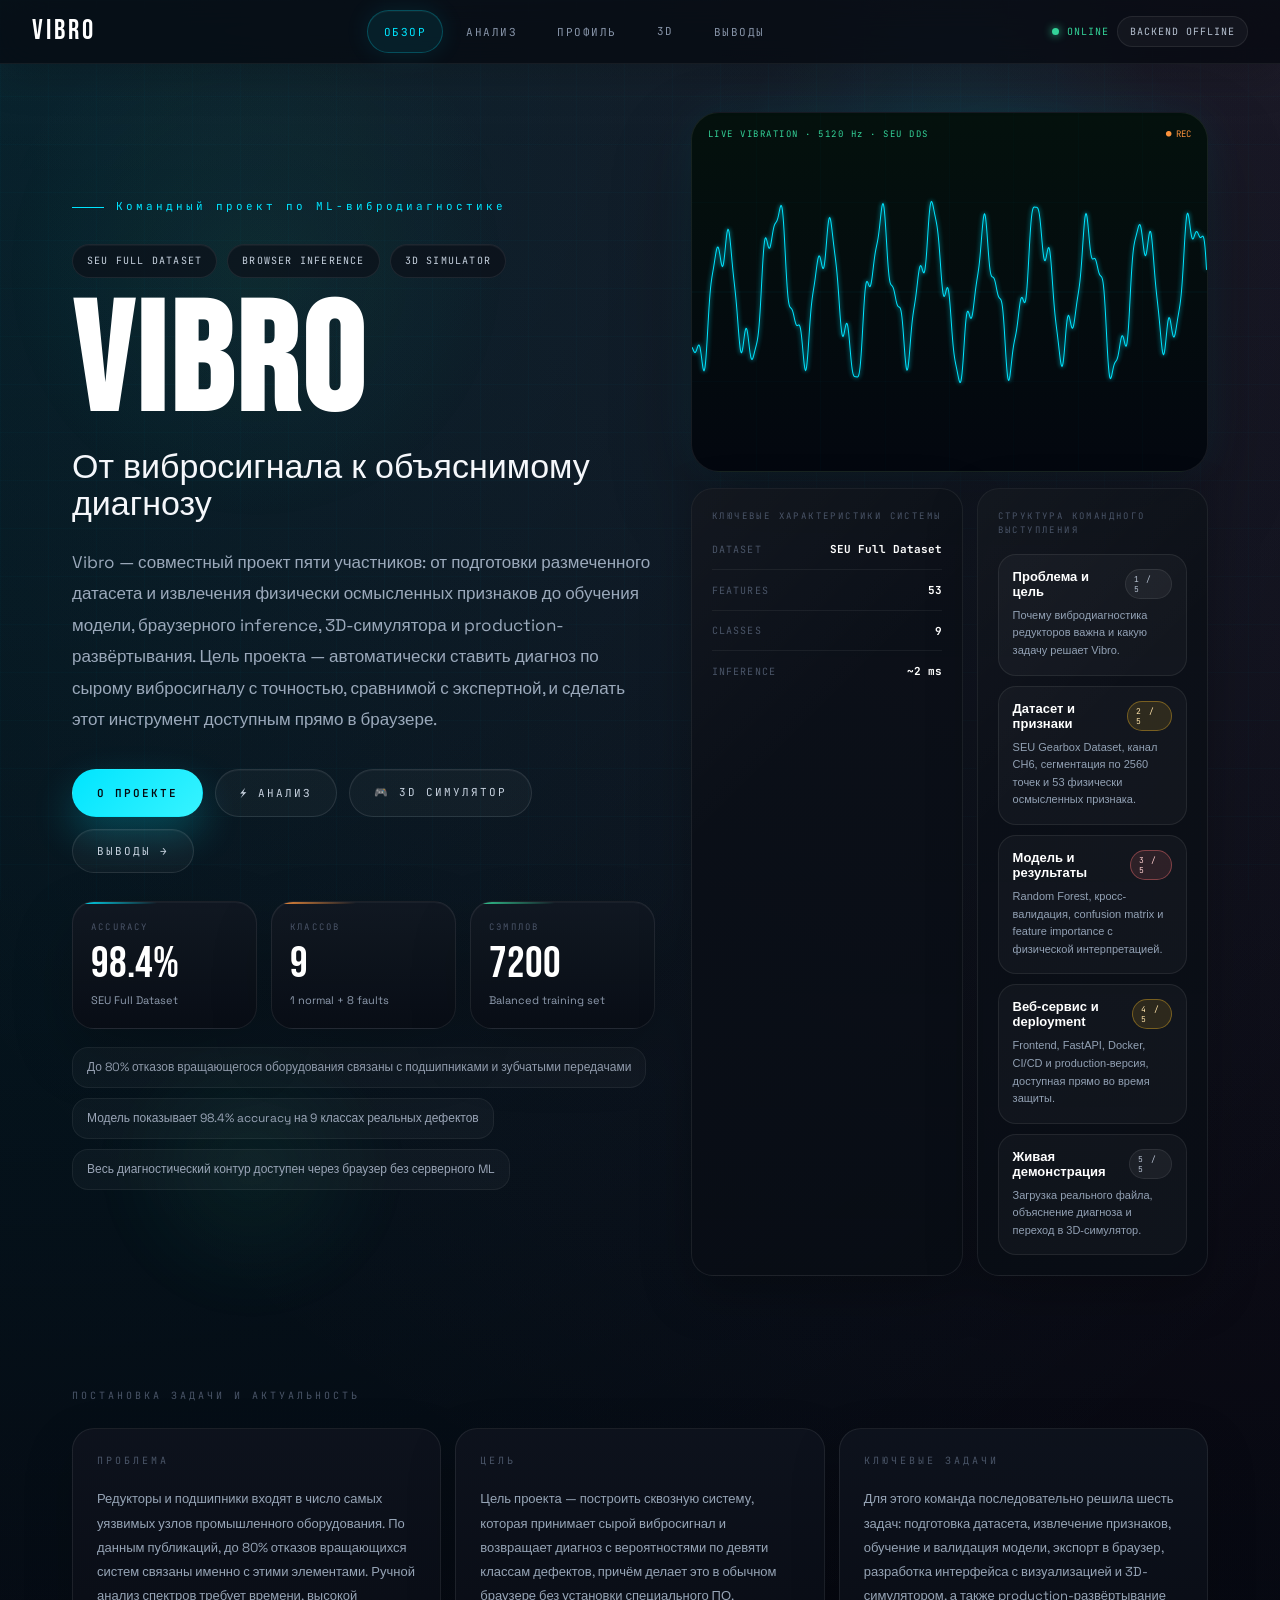
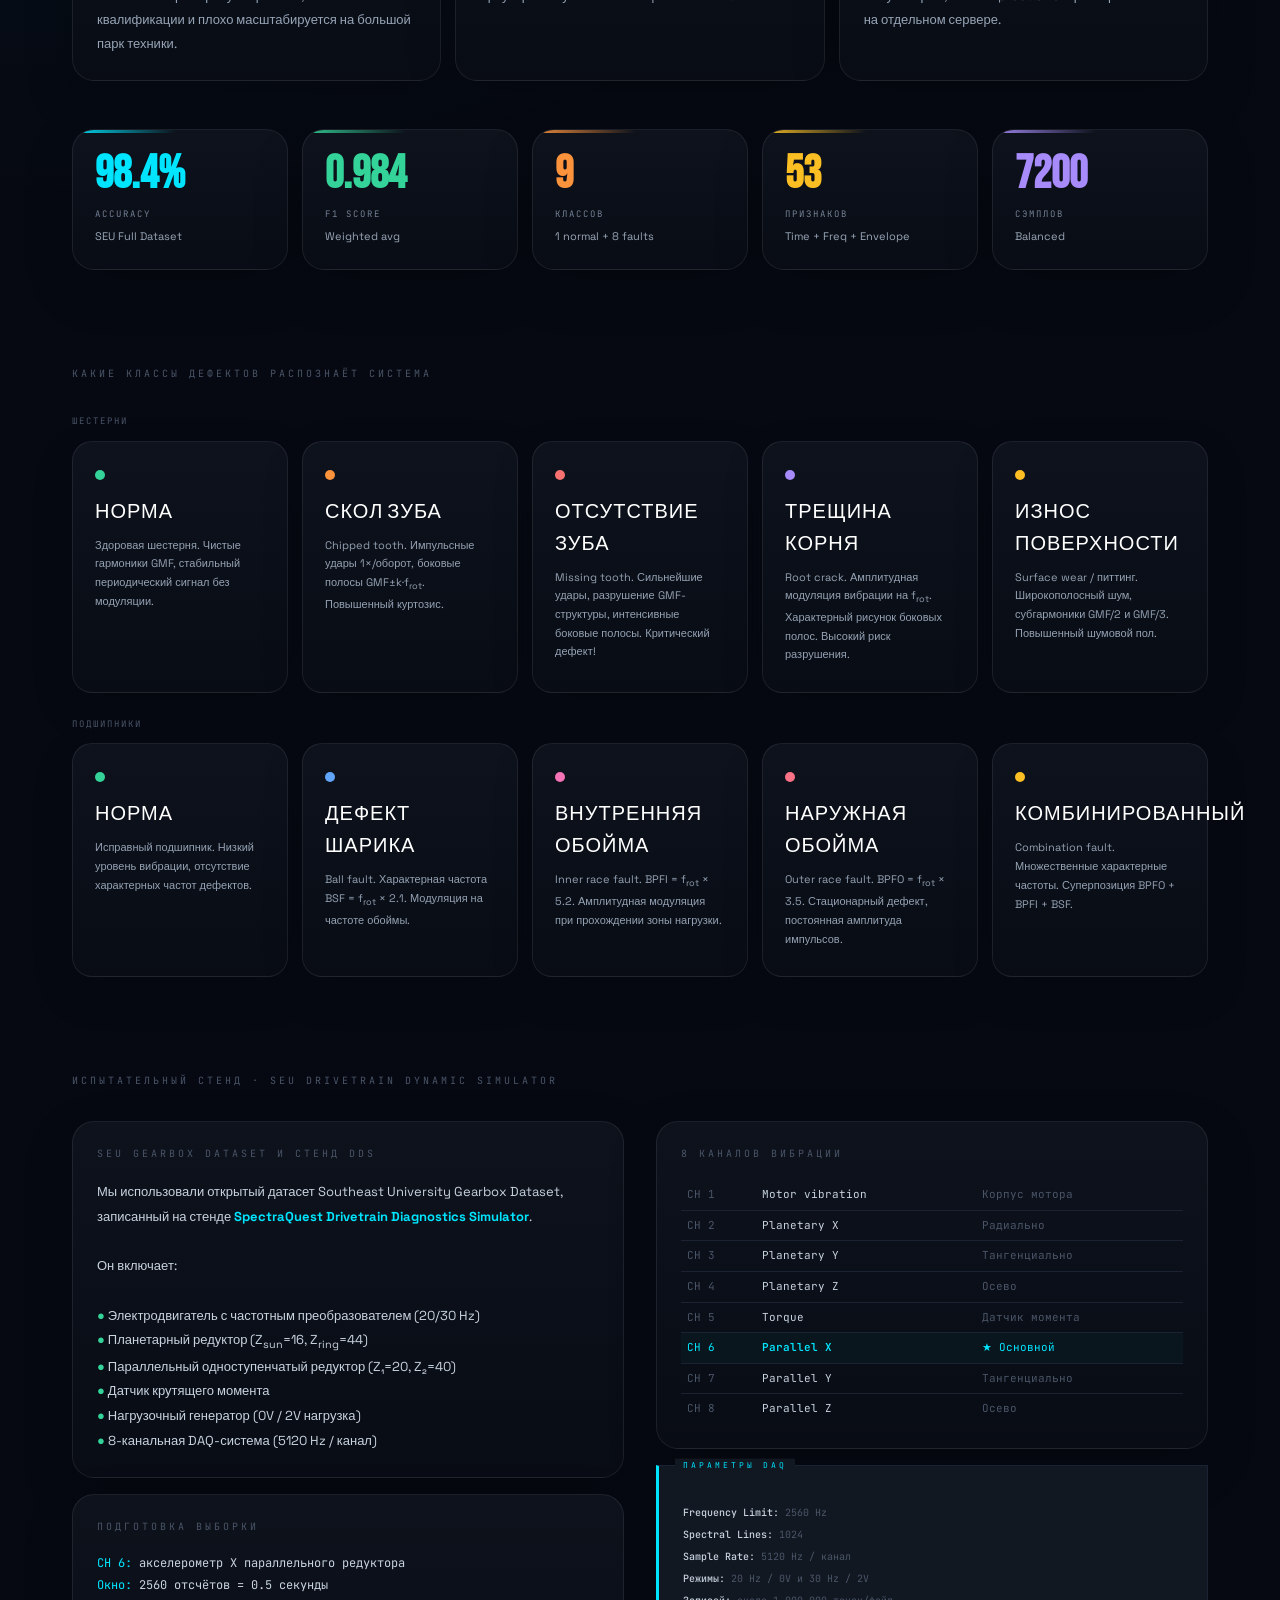
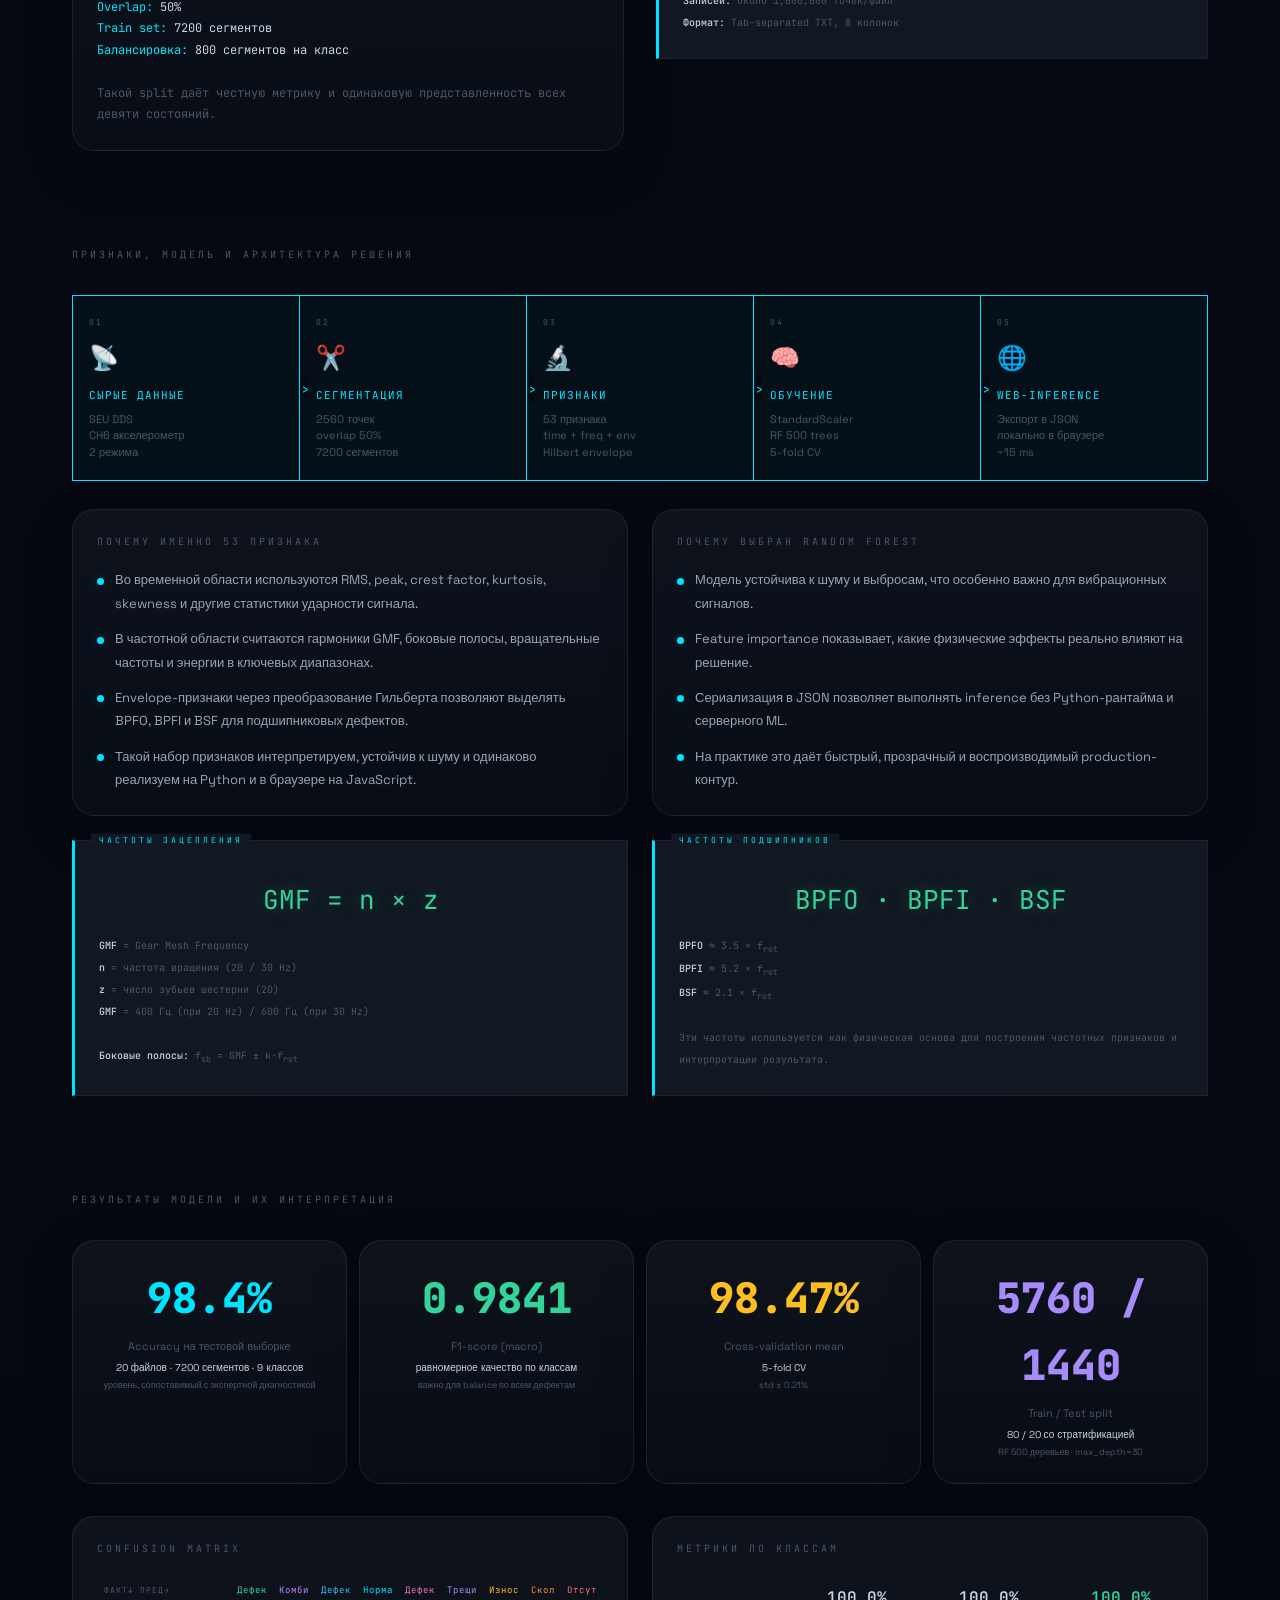
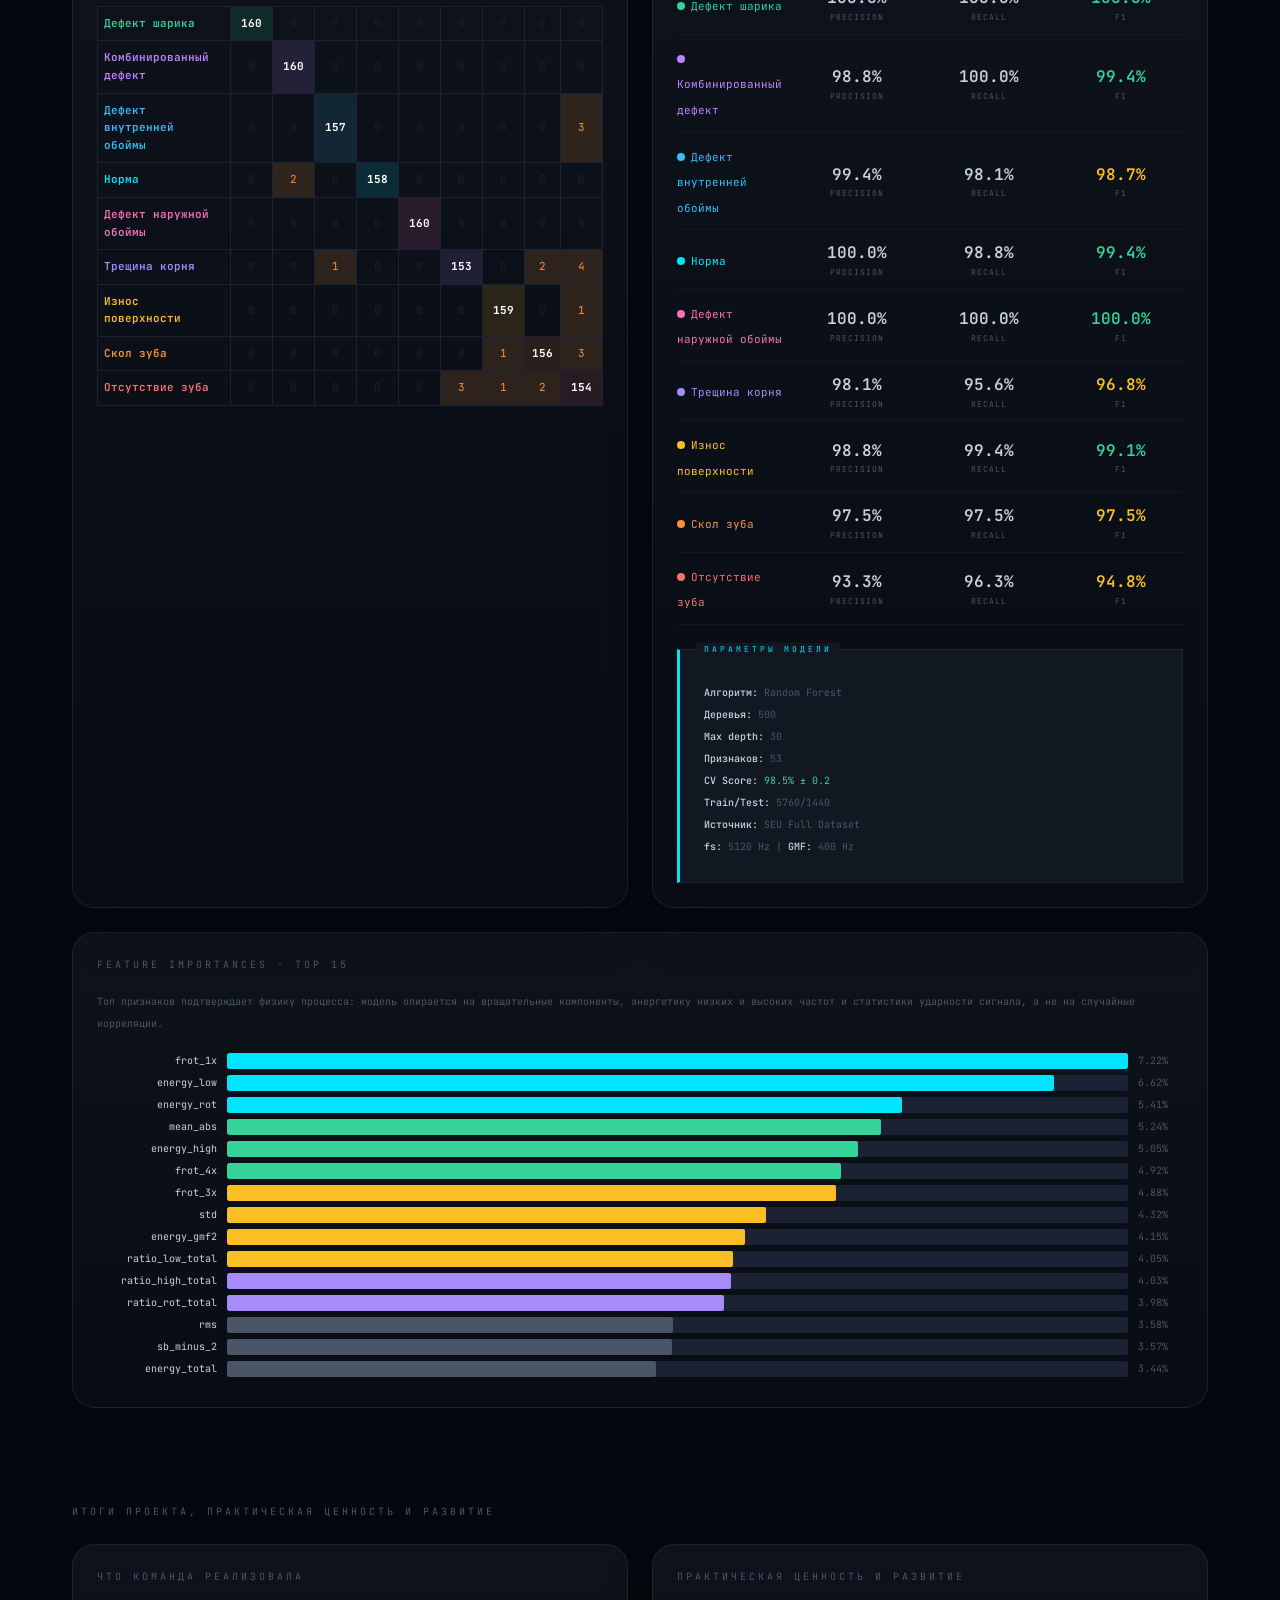
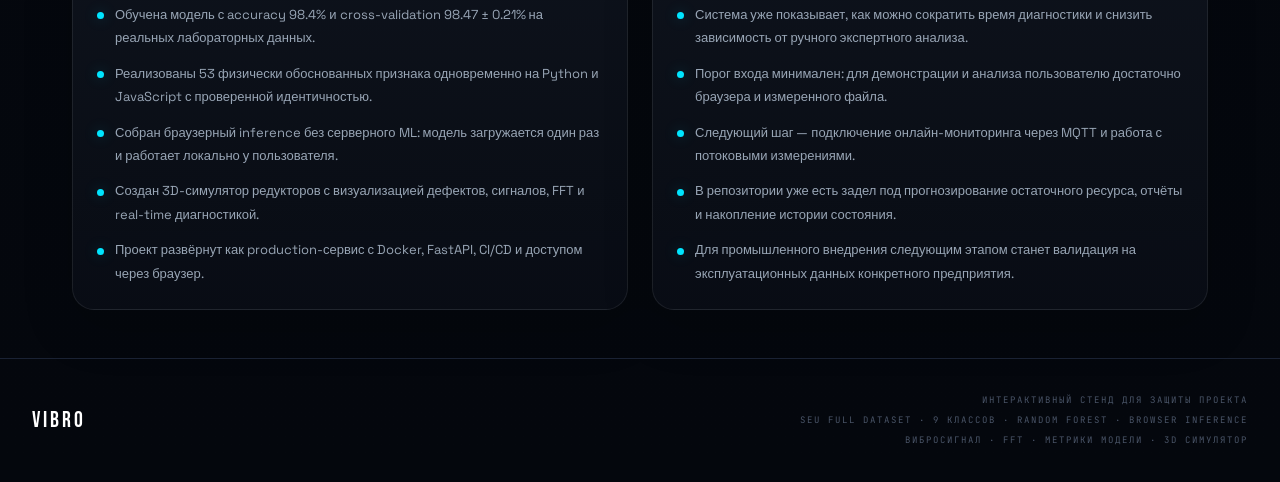
==== web/index.html @ e88ee91a "feat: add alert lifecycle and action log" ====
<!DOCTYPE html>
<html lang="ru">
<head>
  <meta charset="UTF-8">
  <meta name="viewport" content="width=device-width, initial-scale=1.0">
  <meta name="description"
        content="Vibro — интерактивная система вибродиагностики редукторов и подшипников. SEU full dataset, Random Forest, 9 классов, browser inference и 3D симулятор.">
  <meta name="author" content="Vibro">
  <meta property="og:title" content="Vibro — Система вибродиагностики">
  <meta property="og:description"
        content="Интерактивная система вибродиагностики: данные, метод, результаты, browser inference и 3D симулятор на полном SEU Dataset.">
  <meta property="og:type" content="website">
  <meta name="theme-color" content="#060a12">
  <link rel="icon" type="image/svg+xml" href="favicon.svg">
  <title>Vibro — Система вибродиагностики</title>
  <link rel="stylesheet" href="css/style.css?v=20260416-alert-lifecycle-14">
</head>
<body data-mode="defense">
<a href="#page-home" class="skip-link">Перейти к содержанию</a>

<header class="header" role="banner">
  <div class="logo">VIBRO</div>
  <nav class="nav" role="navigation">
    <button class="nav-btn active" data-page="home" aria-current="page">ОБЗОР</button>
    <button class="nav-btn" data-page="diag">АНАЛИЗ</button>
    <button class="nav-btn" data-page="profile">ПРОФИЛЬ</button>
    <a href="simulator.html" class="nav-btn"
       style="text-decoration:none;display:inline-flex;align-items:center;gap:4px">3D</a>
    <button class="nav-btn" onclick="goHomeSection('section-conclusion')">ВЫВОДЫ</button>
  </nav>
  <button class="hamburger-menu" onclick="document.getElementById('mobileNav').classList.toggle('open'); this.textContent = this.textContent === '☰' ? '✕' : '☰'" aria-label="Меню">☰</button>
  <div class="status">
    <div class="status-live">
      <div class="status-dot"></div>
      <span class="mono" style="font-size:10px;color:var(--green);letter-spacing:1px">ONLINE</span>
    </div>
    <button class="profile-chip" id="headerProfileChip" type="button">АККАУНТ · ГОСТЬ</button>
  </div>
</header>

<div class="mobile-nav" id="mobileNav">
  <button class="nav-btn" data-page="home" onclick="goPage('home');document.getElementById('mobileNav').classList.remove('open');document.querySelector('.hamburger-menu').textContent='☰'">ОБЗОР</button>
  <button class="nav-btn" data-page="diag" onclick="goPage('diag');document.getElementById('mobileNav').classList.remove('open');document.querySelector('.hamburger-menu').textContent='☰'">АНАЛИЗ</button>
  <button class="nav-btn" data-page="profile" onclick="goPage('profile');document.getElementById('mobileNav').classList.remove('open');document.querySelector('.hamburger-menu').textContent='☰'">ПРОФИЛЬ</button>
  <a href="simulator.html" class="nav-btn" style="text-decoration:none;display:flex;align-items:center;gap:8px">3D СИМУЛЯТОР</a>
  <button class="nav-btn" onclick="goHomeSection('section-conclusion');document.getElementById('mobileNav').classList.remove('open');document.querySelector('.hamburger-menu').textContent='☰'">ВЫВОДЫ</button>
</div>

<!-- ══════════════════════════════════════════════════════════════
     HOME
     ══════════════════════════════════════════════════════════════ -->
<div id="page-home">
  <section class="hero">
    <div class="hero-glow hero-glow-a"></div>
    <div class="hero-glow hero-glow-b"></div>
    <div class="container hero-grid">
      <div class="hero-copy">
        <div class="hero-subtitle">Командный проект по ML-вибродиагностике</div>
        <div class="hero-pill-row">
          <span class="hero-pill">SEU full dataset</span>
          <span class="hero-pill">Browser inference</span>
          <span class="hero-pill">3D simulator</span>
        </div>
        <h1 class="hero-title">VIBRO</h1>
        <div class="hero-tagline">От вибросигнала к объяснимому диагнозу</div>
        <p class="hero-desc">
          Vibro — совместный проект пяти участников: от подготовки размеченного датасета и извлечения
          физически осмысленных признаков до обучения модели, браузерного inference, 3D-симулятора и production-развёртывания.
          Цель проекта — автоматически ставить диагноз по сырому вибросигналу с точностью, сравнимой с экспертной,
          и сделать этот инструмент доступным прямо в браузере.
        </p>
        <div class="hero-actions">
          <button class="btn btn-primary" onclick="goHomeSection('section-problem')">О ПРОЕКТЕ</button>
          <button class="btn" onclick="goPage('diag')">⚡ АНАЛИЗ</button>
          <a href="simulator.html" class="btn" style="text-decoration:none;display:inline-flex;align-items:center">🎮 3D
            СИМУЛЯТОР</a>
          <button class="btn" onclick="goHomeSection('section-conclusion')">ВЫВОДЫ →</button>
        </div>
        <div class="hero-proof">
          <div class="hero-proof-card">
            <div class="hero-proof-label">ACCURACY</div>
            <div class="hero-proof-value" id="heroAccValue">98.4%</div>
            <div class="hero-proof-sub" id="heroSourceLine">SEU Full Dataset</div>
          </div>
          <div class="hero-proof-card">
            <div class="hero-proof-label">КЛАССОВ</div>
            <div class="hero-proof-value" id="heroClassValue">9</div>
            <div class="hero-proof-sub">1 normal + 8 faults</div>
          </div>
          <div class="hero-proof-card">
            <div class="hero-proof-label">СЭМПЛОВ</div>
            <div class="hero-proof-value" id="heroSampleValue">7200</div>
            <div class="hero-proof-sub">Balanced training set</div>
          </div>
        </div>
        <div class="hero-trust">
          <div class="hero-trust-item">До 80% отказов вращающегося оборудования связаны с подшипниками и зубчатыми передачами</div>
          <div class="hero-trust-item">Модель показывает 98.4% accuracy на 9 классах реальных дефектов</div>
          <div class="hero-trust-item">Весь диагностический контур доступен через браузер без серверного ML</div>
        </div>
      </div>

      <div class="hero-stage">
        <div class="hero-canvas-wrap">
          <div class="hero-canvas-label">LIVE VIBRATION · 5120 Hz · SEU DDS</div>
          <div class="hero-rec">● REC</div>
          <canvas id="heroOsc" aria-label="Осциллограмма вибросигнала" style="width:100%;height:100%;display:block"></canvas>
        </div>
        <div class="hero-stage-stack">
          <div class="hero-stage-card">
            <div class="hero-stage-label">КЛЮЧЕВЫЕ ХАРАКТЕРИСТИКИ СИСТЕМЫ</div>
            <div class="hero-stage-kpis">
              <div class="hero-stage-kpi">
                <span>DATASET</span>
                <strong id="heroModelSource">SEU Full Dataset</strong>
              </div>
              <div class="hero-stage-kpi">
                <span>FEATURES</span>
                <strong id="heroFeatureValue">53</strong>
              </div>
              <div class="hero-stage-kpi">
                <span>CLASSES</span>
                <strong id="heroClassValueStage">9</strong>
              </div>
              <div class="hero-stage-kpi">
                <span>INFERENCE</span>
                <strong>~2 ms</strong>
              </div>
            </div>
          </div>
          <div class="hero-stage-card">
            <div class="hero-stage-label">СТРУКТУРА КОМАНДНОГО ВЫСТУПЛЕНИЯ</div>
            <div class="hero-scenario-list">
              <button class="hero-scenario" type="button" onclick="goHomeSection('section-problem')">
                <div class="hero-scenario-top">
                  <strong>Проблема и цель</strong>
                  <span class="hero-scenario-badge">1 / 5</span>
                </div>
                <p>Почему вибродиагностика редукторов важна и какую задачу решает Vibro.</p>
              </button>
              <button class="hero-scenario" type="button" onclick="goHomeSection('section-dataset')">
                <div class="hero-scenario-top">
                  <strong>Датасет и признаки</strong>
                  <span class="hero-scenario-badge hero-scenario-badge--warning">2 / 5</span>
                </div>
                <p>SEU Gearbox Dataset, канал CH6, сегментация по 2560 точек и 53 физически осмысленных признака.</p>
              </button>
              <button class="hero-scenario" type="button" onclick="goHomeSection('section-results')">
                <div class="hero-scenario-top">
                  <strong>Модель и результаты</strong>
                  <span class="hero-scenario-badge hero-scenario-badge--critical">3 / 5</span>
                </div>
                <p>Random Forest, кросс-валидация, confusion matrix и feature importance с физической интерпретацией.</p>
              </button>
              <button class="hero-scenario" type="button" onclick="goHomeSection('section-conclusion')">
                <div class="hero-scenario-top">
                  <strong>Веб-сервис и deployment</strong>
                  <span class="hero-scenario-badge hero-scenario-badge--warning">4 / 5</span>
                </div>
                <p>Frontend, FastAPI, Docker, CI/CD и production-версия, доступная прямо во время защиты.</p>
              </button>
              <button class="hero-scenario" type="button" onclick="goPage('diag')">
                <div class="hero-scenario-top">
                  <strong>Живая демонстрация</strong>
                  <span class="hero-scenario-badge">5 / 5</span>
                </div>
                <p>Загрузка реального файла, объяснение диагноза и переход в 3D-симулятор.</p>
              </button>
            </div>
          </div>
        </div>
      </div>
    </div>
  </section>

  <section class="section" id="section-problem">
    <div class="container">
      <div class="label" style="margin-bottom:24px">Постановка задачи и актуальность</div>
      <div class="thesis-grid">
        <div class="card thesis-card">
          <div class="card-title">ПРОБЛЕМА</div>
          <p>
            Редукторы и подшипники входят в число самых уязвимых узлов промышленного оборудования. По данным публикаций,
            до 80% отказов вращающихся систем связаны именно с этими элементами. Ручной анализ спектров требует времени,
            высокой квалификации и плохо масштабируется на большой парк техники.
          </p>
        </div>
        <div class="card thesis-card">
          <div class="card-title">ЦЕЛЬ</div>
          <p>
            Цель проекта — построить сквозную систему, которая принимает сырой вибросигнал и возвращает диагноз с
            вероятностями по девяти классам дефектов, причём делает это в обычном браузере без установки специального ПО.
          </p>
        </div>
        <div class="card thesis-card">
          <div class="card-title">КЛЮЧЕВЫЕ ЗАДАЧИ</div>
          <p>
            Для этого команда последовательно решила шесть задач: подготовка датасета, извлечение признаков, обучение
            и валидация модели, экспорт в браузер, разработка интерфейса с визуализацией и 3D-симулятором, а также
            production-развёртывание на отдельном сервере.
          </p>
        </div>
      </div>
    </div>
  </section>

  <!-- METRICS -->
  <section class="section" style="padding-top:0">
    <div class="container">
      <div class="metrics-row">
        <div class="metric-card">
          <div class="metric-val" style="color:var(--cyan)" id="metAcc">—</div>
          <div class="metric-label">ACCURACY</div>
          <div class="metric-sub" id="metSource">—</div>
        </div>
        <div class="metric-card">
          <div class="metric-val" style="color:var(--green)" id="metF1">—</div>
          <div class="metric-label">F1 SCORE</div>
          <div class="metric-sub">Weighted avg</div>
        </div>
        <div class="metric-card">
          <div class="metric-val" style="color:var(--orange)" id="metClasses">9</div>
          <div class="metric-label">КЛАССОВ</div>
          <div class="metric-sub">1 normal + 8 faults</div>
        </div>
        <div class="metric-card">
          <div class="metric-val" style="color:var(--yellow)" id="metFeats">53</div>
          <div class="metric-label">ПРИЗНАКОВ</div>
          <div class="metric-sub">Time + Freq + Envelope</div>
        </div>
        <div class="metric-card">
          <div class="metric-val" style="color:var(--purple)" id="metSamples">—</div>
          <div class="metric-label">СЭМПЛОВ</div>
          <div class="metric-sub">Balanced</div>
        </div>
      </div>
    </div>
  </section>

  <!-- FAULTS GRID -->
  <section class="section">
    <div class="container">
      <div class="label" style="margin-bottom:32px">Какие классы дефектов распознаёт система</div>
      <div style="font-family:var(--mono);font-size:9px;letter-spacing:2px;color:var(--muted);margin-bottom:12px">
        ШЕСТЕРНИ
      </div>
      <div class="faults-grid">
        <div class="fault-card">
          <div class="fault-dot" style="background:var(--green)"></div>
          <div class="name">НОРМА</div>
          <div class="desc">Здоровая шестерня. Чистые гармоники GMF, стабильный периодический сигнал без модуляции.
          </div>
        </div>
        <div class="fault-card">
          <div class="fault-dot" style="background:var(--orange)"></div>
          <div class="name">СКОЛ ЗУБА</div>
          <div class="desc">Chipped tooth. Импульсные удары 1×/оборот, боковые полосы GMF±k·f<sub>rot</sub>. Повышенный
            куртозис.
          </div>
        </div>
        <div class="fault-card">
          <div class="fault-dot" style="background:#f87171"></div>
          <div class="name">ОТСУТСТВИЕ ЗУБА</div>
          <div class="desc">Missing tooth. Сильнейшие удары, разрушение GMF-структуры, интенсивные боковые полосы.
            Критический дефект!
          </div>
        </div>
        <div class="fault-card">
          <div class="fault-dot" style="background:var(--purple)"></div>
          <div class="name">ТРЕЩИНА КОРНЯ</div>
          <div class="desc">Root crack. Амплитудная модуляция вибрации на f<sub>rot</sub>. Характерный рисунок боковых
            полос. Высокий риск разрушения.
          </div>
        </div>
        <div class="fault-card">
          <div class="fault-dot" style="background:var(--yellow)"></div>
          <div class="name">ИЗНОС ПОВЕРХНОСТИ</div>
          <div class="desc">Surface wear / питтинг. Широкополосный шум, субгармоники GMF/2 и GMF/3. Повышенный шумовой
            пол.
          </div>
        </div>
      </div>

      <div style="font-family:var(--mono);font-size:9px;letter-spacing:2px;color:var(--muted);margin:24px 0 12px">
        ПОДШИПНИКИ
      </div>
      <div class="faults-grid">
        <div class="fault-card">
          <div class="fault-dot" style="background:var(--green)"></div>
          <div class="name">НОРМА</div>
          <div class="desc">Исправный подшипник. Низкий уровень вибрации, отсутствие характерных частот дефектов.</div>
        </div>
        <div class="fault-card">
          <div class="fault-dot" style="background:#60a5fa"></div>
          <div class="name">ДЕФЕКТ ШАРИКА</div>
          <div class="desc">Ball fault. Характерная частота BSF = f<sub>rot</sub> × 2.1. Модуляция на частоте обоймы.
          </div>
        </div>
        <div class="fault-card">
          <div class="fault-dot" style="background:#f472b6"></div>
          <div class="name">ВНУТРЕННЯЯ ОБОЙМА</div>
          <div class="desc">Inner race fault. BPFI = f<sub>rot</sub> × 5.2. Амплитудная модуляция при прохождении зоны
            нагрузки.
          </div>
        </div>
        <div class="fault-card">
          <div class="fault-dot" style="background:#fb7185"></div>
          <div class="name">НАРУЖНАЯ ОБОЙМА</div>
          <div class="desc">Outer race fault. BPFO = f<sub>rot</sub> × 3.5. Стационарный дефект, постоянная амплитуда
            импульсов.
          </div>
        </div>
        <div class="fault-card">
          <div class="fault-dot" style="background:var(--yellow)"></div>
          <div class="name">КОМБИНИРОВАННЫЙ</div>
          <div class="desc">Combination fault. Множественные характерные частоты. Суперпозиция BPFO + BPFI + BSF.</div>
        </div>
      </div>
    </div>
  </section>

  <!-- DDS STAND -->
  <section class="section" id="section-dataset">
    <div class="container">
      <div class="label" style="margin-bottom:32px">Испытательный стенд · SEU Drivetrain Dynamic Simulator</div>
      <div class="two-col" style="gap:32px;align-items:start">
        <div>
          <div class="card" style="margin-bottom:16px">
          <div class="card-title">SEU GEARBOX DATASET И СТЕНД DDS</div>
          <div style="font-size:13px;color:var(--text);line-height:1.9">
              Мы использовали открытый датасет Southeast University Gearbox Dataset, записанный на стенде
              <strong style="color:var(--cyan)">SpectraQuest Drivetrain Diagnostics Simulator</strong>.<br><br>
              Он включает:<br><br>
              <span style="color:var(--green)">●</span> Электродвигатель с частотным преобразователем (20/30 Hz)<br>
              <span style="color:var(--green)">●</span> Планетарный редуктор (Z<sub>sun</sub>=16,
              Z<sub>ring</sub>=44)<br>
              <span style="color:var(--green)">●</span> Параллельный одноступенчатый редуктор (Z₁=20, Z₂=40)<br>
              <span style="color:var(--green)">●</span> Датчик крутящего момента<br>
              <span style="color:var(--green)">●</span> Нагрузочный генератор (0V / 2V нагрузка)<br>
              <span style="color:var(--green)">●</span> 8-канальная DAQ-система (5120 Hz / канал)
            </div>
          </div>
          <div class="card">
            <div class="card-title">ПОДГОТОВКА ВЫБОРКИ</div>
            <div style="font-size:12px;color:var(--text);line-height:1.8;font-family:var(--mono)">
              <span style="color:var(--cyan)">CH 6:</span> акселерометр X параллельного редуктора<br>
              <span style="color:var(--cyan)">Окно:</span> 2560 отсчётов = 0.5 секунды<br>
              <span style="color:var(--cyan)">Overlap:</span> 50%<br>
              <span style="color:var(--cyan)">Train set:</span> 7200 сегментов<br>
              <span style="color:var(--cyan)">Балансировка:</span> 800 сегментов на класс<br><br>
              <span style="color:var(--muted)">Такой split даёт честную метрику и одинаковую представленность всех девяти состояний.</span>
            </div>
          </div>
        </div>
        <div>
          <div class="card" style="margin-bottom:16px">
            <div class="card-title">8 КАНАЛОВ ВИБРАЦИИ</div>
            <table style="width:100%;font-family:var(--mono);font-size:11px;border-collapse:collapse">
              <tr style="border-bottom:1px solid var(--border)">
                <td style="padding:6px;color:var(--muted)">CH 1</td>
                <td style="padding:6px;color:var(--text)">Motor vibration</td>
                <td style="padding:6px;color:var(--muted)">Корпус мотора</td>
              </tr>
              <tr style="border-bottom:1px solid var(--border)">
                <td style="padding:6px;color:var(--muted)">CH 2</td>
                <td style="padding:6px;color:var(--text)">Planetary X</td>
                <td style="padding:6px;color:var(--muted)">Радиально</td>
              </tr>
              <tr style="border-bottom:1px solid var(--border)">
                <td style="padding:6px;color:var(--muted)">CH 3</td>
                <td style="padding:6px;color:var(--text)">Planetary Y</td>
                <td style="padding:6px;color:var(--muted)">Тангенциально</td>
              </tr>
              <tr style="border-bottom:1px solid var(--border)">
                <td style="padding:6px;color:var(--muted)">CH 4</td>
                <td style="padding:6px;color:var(--text)">Planetary Z</td>
                <td style="padding:6px;color:var(--muted)">Осево</td>
              </tr>
              <tr style="border-bottom:1px solid var(--border)">
                <td style="padding:6px;color:var(--muted)">CH 5</td>
                <td style="padding:6px;color:var(--text)">Torque</td>
                <td style="padding:6px;color:var(--muted)">Датчик момента</td>
              </tr>
              <tr style="border-bottom:1px solid var(--border);background:rgba(0,229,255,.03)">
                <td style="padding:6px;color:var(--cyan)">CH 6</td>
                <td style="padding:6px;color:var(--cyan);font-weight:600">Parallel X</td>
                <td style="padding:6px;color:var(--cyan)">★ Основной</td>
              </tr>
              <tr style="border-bottom:1px solid var(--border)">
                <td style="padding:6px;color:var(--muted)">CH 7</td>
                <td style="padding:6px;color:var(--text)">Parallel Y</td>
                <td style="padding:6px;color:var(--muted)">Тангенциально</td>
              </tr>
              <tr>
                <td style="padding:6px;color:var(--muted)">CH 8</td>
                <td style="padding:6px;color:var(--text)">Parallel Z</td>
                <td style="padding:6px;color:var(--muted)">Осево</td>
              </tr>
            </table>
          </div>
          <div class="formula-box">
            <div class="tag">ПАРАМЕТРЫ DAQ</div>
            <div class="formula-desc" style="margin-top:12px">
              <b>Frequency Limit:</b> 2560 Hz<br>
              <b>Spectral Lines:</b> 1024<br>
              <b>Sample Rate:</b> 5120 Hz / канал<br>
              <b>Режимы:</b> 20 Hz / 0V и 30 Hz / 2V<br>
              <b>Записей:</b> около 1,000,000 точек/файл<br>
              <b>Формат:</b> Tab-separated TXT, 8 колонок
            </div>
          </div>
        </div>
      </div>
    </div>
  </section>

  <section class="section" id="section-method">
    <div class="container">
      <div class="label" style="margin-bottom:32px">Признаки, модель и архитектура решения</div>
      <div class="pipeline">
        <div class="pipe-step lit">
          <div class="pipe-num">01</div>
          <span class="pipe-icon" style="filter:none">📡</span>
          <div class="pipe-title" style="color:var(--cyan)">СЫРЫЕ ДАННЫЕ</div>
          <div class="pipe-desc">SEU DDS<br>CH6 акселерометр<br>2 режима</div>
          <span class="pipe-arrow" style="opacity:1">›</span></div>
        <div class="pipe-step lit">
          <div class="pipe-num">02</div>
          <span class="pipe-icon" style="filter:none">✂️</span>
          <div class="pipe-title" style="color:var(--cyan)">СЕГМЕНТАЦИЯ</div>
          <div class="pipe-desc">2560 точек<br>overlap 50%<br>7200 сегментов</div>
          <span class="pipe-arrow" style="opacity:1">›</span></div>
        <div class="pipe-step lit">
          <div class="pipe-num">03</div>
          <span class="pipe-icon" style="filter:none">🔬</span>
          <div class="pipe-title" style="color:var(--cyan)">ПРИЗНАКИ</div>
          <div class="pipe-desc">53 признака<br>time + freq + env<br>Hilbert envelope</div>
          <span class="pipe-arrow" style="opacity:1">›</span></div>
        <div class="pipe-step lit">
          <div class="pipe-num">04</div>
          <span class="pipe-icon" style="filter:none">🧠</span>
          <div class="pipe-title" style="color:var(--cyan)">ОБУЧЕНИЕ</div>
          <div class="pipe-desc">StandardScaler<br>RF 500 trees<br>5-fold CV</div>
          <span class="pipe-arrow" style="opacity:1">›</span></div>
        <div class="pipe-step lit">
          <div class="pipe-num">05</div>
          <span class="pipe-icon" style="filter:none">🌐</span>
          <div class="pipe-title" style="color:var(--cyan)">WEB-INFERENCE</div>
          <div class="pipe-desc">Экспорт в JSON<br>локально в браузере<br>~15 ms</div>
        </div>
      </div>

      <div class="two-col" style="gap:24px;margin-top:24px">
        <div class="card thesis-card">
          <div class="card-title">ПОЧЕМУ ИМЕННО 53 ПРИЗНАКА</div>
          <ul class="thesis-list">
            <li>Во временной области используются RMS, peak, crest factor, kurtosis, skewness и другие статистики ударности сигнала.</li>
            <li>В частотной области считаются гармоники GMF, боковые полосы, вращательные частоты и энергии в ключевых диапазонах.</li>
            <li>Envelope-признаки через преобразование Гильберта позволяют выделять BPFO, BPFI и BSF для подшипниковых дефектов.</li>
            <li>Такой набор признаков интерпретируем, устойчив к шуму и одинаково реализуем на Python и в браузере на JavaScript.</li>
          </ul>
        </div>
        <div class="card thesis-card">
          <div class="card-title">ПОЧЕМУ ВЫБРАН RANDOM FOREST</div>
          <ul class="thesis-list">
            <li>Модель устойчива к шуму и выбросам, что особенно важно для вибрационных сигналов.</li>
            <li>Feature importance показывает, какие физические эффекты реально влияют на решение.</li>
            <li>Сериализация в JSON позволяет выполнять inference без Python-рантайма и серверного ML.</li>
            <li>На практике это даёт быстрый, прозрачный и воспроизводимый production-контур.</li>
          </ul>
        </div>
      </div>

      <div class="two-col" style="gap:24px;margin-top:24px">
        <div class="formula-box">
          <div class="tag">ЧАСТОТЫ ЗАЦЕПЛЕНИЯ</div>
          <div class="formula-big">GMF = n × z</div>
          <div class="formula-desc" style="margin-top:8px">
            <b>GMF</b> = Gear Mesh Frequency<br>
            <b>n</b> = частота вращения (20 / 30 Hz)<br>
            <b>z</b> = число зубьев шестерни (20)<br>
            <b>GMF</b> = 400 Гц (при 20 Hz) / 600 Гц (при 30 Hz)<br><br>
            <b>Боковые полосы:</b> f<sub>sb</sub> = GMF ± k·f<sub>rot</sub>
          </div>
        </div>
        <div class="formula-box">
          <div class="tag">ЧАСТОТЫ ПОДШИПНИКОВ</div>
          <div class="formula-big">BPFO · BPFI · BSF</div>
          <div class="formula-desc" style="margin-top:8px">
            <b>BPFO</b> ≈ 3.5 × f<sub>rot</sub><br>
            <b>BPFI</b> ≈ 5.2 × f<sub>rot</sub><br>
            <b>BSF</b> ≈ 2.1 × f<sub>rot</sub><br><br>
            Эти частоты используются как физическая основа для построения частотных признаков и интерпретации результата.
          </div>
        </div>
      </div>
    </div>
  </section>

  <!-- TRAINING RESULTS -->
  <section class="section" id="section-results">
    <div class="container">
      <div class="label" style="margin-bottom:32px">Результаты модели и их интерпретация</div>
      <div style="display:grid;grid-template-columns:repeat(auto-fit,minmax(200px,1fr));gap:12px;margin-bottom:32px">
        <div class="card" style="text-align:center;padding:24px">
          <div style="font-size:42px;font-weight:800;color:var(--cyan);font-family:var(--mono)">98.4%</div>
          <div style="font-size:11px;color:var(--muted);margin-top:6px">Accuracy на тестовой выборке</div>
          <div style="font-size:10px;color:var(--text);margin-top:4px">20 файлов · 7200 сегментов · 9 классов</div>
          <div style="font-size:9px;color:var(--muted);margin-top:2px">уровень, сопоставимый с экспертной диагностикой</div>
        </div>
        <div class="card" style="text-align:center;padding:24px">
          <div style="font-size:42px;font-weight:800;color:var(--green);font-family:var(--mono)">0.9841</div>
          <div style="font-size:11px;color:var(--muted);margin-top:6px">F1-score (macro)</div>
          <div style="font-size:10px;color:var(--text);margin-top:4px">равномерное качество по классам</div>
          <div style="font-size:9px;color:var(--muted);margin-top:2px">важно для balance по всем дефектам</div>
        </div>
        <div class="card" style="text-align:center;padding:24px">
          <div style="font-size:42px;font-weight:800;color:var(--yellow);font-family:var(--mono)">98.47%</div>
          <div style="font-size:11px;color:var(--muted);margin-top:6px">Cross-validation mean</div>
          <div style="font-size:10px;color:var(--text);margin-top:4px">5-fold CV</div>
          <div style="font-size:9px;color:var(--muted);margin-top:2px">std ± 0.21%</div>
        </div>
        <div class="card" style="text-align:center;padding:24px">
          <div style="font-size:42px;font-weight:800;color:var(--purple);font-family:var(--mono)">5760 / 1440</div>
          <div style="font-size:11px;color:var(--muted);margin-top:6px">Train / Test split</div>
          <div style="font-size:10px;color:var(--text);margin-top:4px">80 / 20 со стратификацией</div>
          <div style="font-size:9px;color:var(--muted);margin-top:2px">RF 500 деревьев · max_depth=30</div>
        </div>
      </div>

      <div class="two-col" style="gap:24px;margin-top:24px">
        <div class="card">
          <div class="card-title">CONFUSION MATRIX</div>
          <table class="cm-table" id="cmTable"></table>
        </div>
        <div class="card">
          <div class="card-title">МЕТРИКИ ПО КЛАССАМ</div>
          <div id="clsMetrics"></div>
          <div class="formula-box" style="margin-top:24px">
            <div class="tag">ПАРАМЕТРЫ МОДЕЛИ</div>
            <div class="formula-desc" style="margin-top:8px" id="modelParams">Загрузка параметров модели…</div>
          </div>
        </div>
      </div>

      <div class="card" style="margin-top:24px">
        <div class="card-title">FEATURE IMPORTANCES · TOP 15</div>
        <div class="formula-desc" style="margin:10px 0 18px">
          Топ признаков подтверждает физику процесса: модель опирается на вращательные компоненты, энергетику
          низких и высоких частот и статистики ударности сигнала, а не на случайные корреляции.
        </div>
        <div id="fiBars"></div>
      </div>
    </div>
  </section>

  <section class="section" id="section-conclusion">
    <div class="container">
      <div class="label" style="margin-bottom:24px">Итоги проекта, практическая ценность и развитие</div>
      <div class="two-col" style="gap:24px;align-items:start">
        <div class="card thesis-card">
          <div class="card-title">ЧТО КОМАНДА РЕАЛИЗОВАЛА</div>
          <ul class="thesis-list">
            <li>Обучена модель с accuracy 98.4% и cross-validation 98.47 ± 0.21% на реальных лабораторных данных.</li>
            <li>Реализованы 53 физически обоснованных признака одновременно на Python и JavaScript с проверенной идентичностью.</li>
            <li>Собран браузерный inference без серверного ML: модель загружается один раз и работает локально у пользователя.</li>
            <li>Создан 3D-симулятор редукторов с визуализацией дефектов, сигналов, FFT и real-time диагностикой.</li>
            <li>Проект развёрнут как production-сервис с Docker, FastAPI, CI/CD и доступом через браузер.</li>
          </ul>
        </div>
        <div class="card thesis-card">
          <div class="card-title">ПРАКТИЧЕСКАЯ ЦЕННОСТЬ И РАЗВИТИЕ</div>
          <ul class="thesis-list">
            <li>Система уже показывает, как можно сократить время диагностики и снизить зависимость от ручного экспертного анализа.</li>
            <li>Порог входа минимален: для демонстрации и анализа пользователю достаточно браузера и измеренного файла.</li>
            <li>Следующий шаг — подключение онлайн-мониторинга через MQTT и работа с потоковыми измерениями.</li>
            <li>В репозитории уже есть задел под прогнозирование остаточного ресурса, отчёты и накопление истории состояния.</li>
            <li>Для промышленного внедрения следующим этапом станет валидация на эксплуатационных данных конкретного предприятия.</li>
          </ul>
        </div>
      </div>
    </div>
  </section>
</div>

<!-- ══════════════════════════════════════════════════════════════
     DIAGNOSTICS
     ══════════════════════════════════════════════════════════════ -->
<div id="page-diag" style="display:none">
  <section class="section" style="padding-top:80px">
    <div class="container">
      <div class="diag-launchpad">
        <div class="diag-lead">
          <div class="label" style="margin-bottom:8px">Интерактивный анализ сигналов</div>
          <h2 class="diag-headline">Загрузите свой файл или запустите готовый сценарий и сразу получите диагноз</h2>
          <p class="diag-copy">
            Эта страница нужна только для самого анализа: выбрать готовый кейс или загрузить свой сигнал,
            посмотреть временную область и спектр, затем получить итог классификации и инженерную интерпретацию.
          </p>
          <div class="diag-chip-row">
            <span class="diag-chip">SEU Full Dataset</span>
            <span class="diag-chip">9 unified classes</span>
            <span class="diag-chip">~2 ms browser inference</span>
            <span class="diag-chip">signal + FFT + diagnosis</span>
          </div>
        </div>
        <div class="diag-presets">
          <div class="card-title">Готовые demo-сценарии</div>
          <div class="preset-grid">
            <button class="preset-card" type="button" data-demo-class="tooth_miss">
              <div class="preset-card-top">
                <strong>Отсутствие зуба</strong>
                <span class="hero-scenario-badge hero-scenario-badge--critical">СЦЕНАРИЙ 1</span>
              </div>
              <p>Показывает критический дефект зубчатой передачи и связь механического повреждения со спектром.</p>
            </button>
            <button class="preset-card" type="button" data-demo-class="inner_race">
              <div class="preset-card-top">
                <strong>Дефект внутренней обоймы</strong>
                <span class="hero-scenario-badge hero-scenario-badge--warning">СЦЕНАРИЙ 2</span>
              </div>
              <p>Показывает, что модель различает дефекты подшипника и редуктора, а не только один тип узла.</p>
            </button>
            <button class="preset-card" type="button" data-demo-class="normal">
              <div class="preset-card-top">
                <strong>Норма</strong>
                <span class="hero-scenario-badge">СЦЕНАРИЙ 0</span>
              </div>
              <p>Базовый режим, с которого удобно начать сопоставление с дефектными состояниями.</p>
            </button>
          </div>
        </div>
      </div>

      <div class="page-compass">
        <div class="page-compass-copy">
          <div class="page-compass-kicker">ГДЕ Я СЕЙЧАС</div>
          <div class="page-compass-title">Анализ — это быстрый сценарий “сигнал → графики → диагноз”</div>
          <div class="page-compass-note">Здесь можно загрузить свой файл, открыть готовый сценарий, посмотреть графики и сразу получить диагноз.</div>
        </div>
        <div class="page-compass-links">
          <button class="page-compass-link page-compass-link--primary" type="button" onclick="App.goPageSection('diag','uploadZone')">ЗАГРУЗИТЬ ФАЙЛ</button>
          <button class="page-compass-link" type="button" onclick="App.goPageSection('diag','faultBtns')">ГОТОВЫЕ КЕЙСЫ</button>
          <button class="page-compass-link" type="button" onclick="App.goPageSection('diag','sigCanvas')">ГРАФИКИ</button>
          <button class="page-compass-link" type="button" onclick="App.goPageSection('diag','diagResult')">ДИАГНОЗ</button>
          <button class="page-compass-link" type="button" onclick="goPage('profile')">ПРОФИЛЬ</button>
        </div>
      </div>

      <div class="thesis-grid" style="margin-bottom:28px">
        <div class="card thesis-card">
          <div class="card-title">1. ВЫБЕРИТЕ РЕЖИМ</div>
          <p>
            Можно начать с готового demo-сценария или загрузить собственный файл в формате SEU TXT, WAV, CSV, MAT,
            NPY или UFF.
          </p>
        </div>
        <div class="card thesis-card">
          <div class="card-title">2. ПОСМОТРИТЕ СИГНАЛ И FFT</div>
          <p>
            Страница показывает временную область, спектр и инженерные подсказки, чтобы результат модели был сразу
            понятен по самому сигналу.
          </p>
        </div>
        <div class="card thesis-card">
          <div class="card-title">3. СОХРАНИТЕ В ПРОФИЛЬ</div>
          <p>
            Если результат нужно сохранить, сравнить или оставить комментарий, это можно сделать на странице профиля.
          </p>
        </div>
      </div>

      <div class="diag-tools-grid">
        <div class="upload-zone" id="uploadZone">
          <input type="file" id="uploadFileInput" accept=".wav,.csv,.tsv,.txt,.mat,.npy,.npz,.dat,.uff">
          <span class="icon">📁</span>
          <div class="title">ЗАГРУЗИТЬ ФАЙЛ ДЛЯ АНАЛИЗА</div>
          <div class="subtitle">SEU TXT, WAV, CSV, MAT, NPY, UFF — можно использовать реальный пример вместо синтетического сигнала</div>
          <div class="upload-formats">
            <span class="format-badge">SEU TXT</span><span class="format-badge">WAV</span><span
            class="format-badge">CSV</span><span class="format-badge">MAT</span><span
            class="format-badge">NPY</span><span class="format-badge">UFF</span>
          </div>
        </div>
      </div>

      <div class="label" style="margin-bottom:12px">Тестовые сигналы</div>
      <div class="fault-btns" id="faultBtns"></div>

      <div class="pipeline">
        <div class="pipe-step" id="ps1">
          <div class="pipe-num">01</div>
          <span class="pipe-icon">📡</span>
          <div class="pipe-title">СИГНАЛ</div>
          <div class="pipe-desc">Файл / датчик / демо</div>
          <span class="pipe-arrow">›</span></div>
        <div class="pipe-step" id="ps2">
          <div class="pipe-num">02</div>
          <span class="pipe-icon">🌊</span>
          <div class="pipe-title">АНАЛИЗ</div>
          <div class="pipe-desc">БПФ + огибающая</div>
          <span class="pipe-arrow">›</span></div>
        <div class="pipe-step" id="ps3">
          <div class="pipe-num">03</div>
          <span class="pipe-icon">🔬</span>
          <div class="pipe-title">ПРИЗНАКИ</div>
          <div class="pipe-desc">53 параметра</div>
          <span class="pipe-arrow">›</span></div>
        <div class="pipe-step" id="ps4">
          <div class="pipe-num">04</div>
          <span class="pipe-icon">🧠</span>
          <div class="pipe-title">МОДЕЛЬ</div>
          <div class="pipe-desc">Random Forest · 500 деревьев</div>
          <span class="pipe-arrow">›</span></div>
        <div class="pipe-step" id="ps5">
          <div class="pipe-num">05</div>
          <span class="pipe-icon">⚡</span>
          <div class="pipe-title">ДИАГНОЗ</div>
          <div class="pipe-desc">Класс + вероятности + интерпретация</div>
        </div>
      </div>

      <div class="signal-grid">
        <div class="signal-box">
          <div class="signal-header"><span class="label" style="margin:0">Временная область</span><span class="mono"
                                                                                                        id="sigStatus"
                                                                                                        style="font-size:9px;color:var(--muted)">—</span>
          </div>
          <canvas class="signal-canvas" id="sigCanvas"></canvas>
          <p id="sigDesc" style="font-size:11px;color:var(--muted);margin-top:10px;line-height:1.6"></p>
        </div>
        <div class="signal-box">
          <div class="signal-header"><span class="label" style="margin:0">Частотная область</span><span class="mono"
                                                                                                        id="specStatus"
                                                                                                        style="font-size:9px;color:var(--muted)">—</span>
          </div>
          <canvas class="signal-canvas" id="specCanvas"></canvas>
          <p id="specDesc" style="font-size:11px;color:var(--muted);margin-top:10px;line-height:1.6"></p>
        </div>
      </div>

      <!-- ENVELOPE SPECTRUM -->
      <div class="signal-grid" id="advancedSignals" style="display:none">
        <div class="signal-box">
          <div class="signal-header"><span class="label" style="margin:0">Спектрограмма</span><span class="mono"
                                                                                                     id="spectrogramStatus"
                                                                                                     style="font-size:9px;color:var(--muted)">—</span>
          </div>
          <canvas class="signal-canvas" id="spectrogramCanvas"></canvas>
        </div>
        <div class="signal-box">
          <div class="signal-header"><span class="label" style="margin:0">Огибающая</span><span class="mono"
                                                                                                 id="envStatus"
                                                                                                 style="font-size:9px;color:var(--muted)">—</span>
          </div>
          <canvas class="signal-canvas" id="envCanvas"></canvas>
        </div>
      </div>

      <!-- PRIMARY DIAGNOSIS -->
      <div class="diagnosis-result" id="diagResult"></div>

      <div class="workspace-empty workspace-empty--cta">
        Сохраните результат в профиле или откройте его физическую интерпретацию в 3D-симуляторе.
        <div class="workspace-actions">
          <button class="btn btn-primary" type="button" onclick="goPage('profile')">ОТКРЫТЬ ПРОФИЛЬ</button>
          <a href="simulator.html" class="btn" style="display:inline-flex;align-items:center;text-decoration:none">ОТКРЫТЬ 3D</a>
        </div>
      </div>
    </div>
  </section>
</div>

<!-- ══════════════════════════════════════════════════════════════
     PROFILE
     ══════════════════════════════════════════════════════════════ -->
<div id="page-profile" style="display:none">
  <section class="section" style="padding-top:80px">
    <div class="container">
      <div class="diag-launchpad">
        <div class="diag-lead">
          <div class="label" style="margin-bottom:8px">Профиль и рабочий кабинет</div>
          <h2 class="diag-headline">Отдельный кабинет пользователя: история, сравнение, monitoring и рабочие действия</h2>
          <p class="diag-copy">
            Здесь собраны вход в аккаунт, журнал сохранённых состояний, формы инженерных комментариев, compare mode,
            серверные измерения и все действия, которые относятся к персональному рабочему процессу.
          </p>
          <div class="diag-chip-row">
            <span class="diag-chip">аккаунт и сессии</span>
            <span class="diag-chip">журнал и заметки</span>
            <span class="diag-chip">сравнение и baseline</span>
            <span class="diag-chip">серверный мониторинг</span>
          </div>
        </div>
        <div class="diag-presets">
          <div class="card-title">Что хранится в профиле</div>
          <div class="preset-grid">
            <div class="preset-card">
              <div class="preset-card-top">
                <strong>Сохранённые сеансы</strong>
                <span class="hero-scenario-badge">ЖУРНАЛ</span>
              </div>
              <p>История диагностических записей с baseline, комментариями инженера и переходами состояний.</p>
            </div>
            <div class="preset-card">
              <div class="preset-card-top">
                <strong>Лента измерений</strong>
                <span class="hero-scenario-badge hero-scenario-badge--warning">RAW DATA</span>
              </div>
              <p>Реальные файлы и сенсорные записи, сохранённые на сервере для повторного анализа и истории измерений.</p>
            </div>
            <div class="preset-card">
              <div class="preset-card-top">
                <strong>Режим сравнения</strong>
                <span class="hero-scenario-badge hero-scenario-badge--critical">EVIDENCE</span>
              </div>
              <p>Сравнение эталонной и текущей записи, а также сценариев до и после обслуживания.</p>
            </div>
          </div>
        </div>
      </div>

      <div class="page-compass">
        <div class="page-compass-copy">
          <div class="page-compass-kicker">ЧТО ДЕЛАТЬ ЗДЕСЬ</div>
          <div class="page-compass-title">Профиль собирает health overview, alert-ы и рабочий контур после анализа</div>
          <div class="page-compass-note">Сначала посмотрите, какие узлы требуют внимания, затем войдите в аккаунт, сохраняйте сеансы, сравнивайте baseline и текущие записи, оставляйте комментарии инженера и управляйте серверными измерениями.</div>
        </div>
        <div class="page-compass-links">
          <button class="page-compass-link page-compass-link--primary" type="button" onclick="App.goPageSection('profile','profileHealthPanel')">ОБЗОР</button>
          <button class="page-compass-link" type="button" onclick="App.goPageSection('profile','authPanel')">АККАУНТ</button>
          <button class="page-compass-link" type="button" onclick="App.goPageSection('profile','journalPanel')">ЖУРНАЛ</button>
          <button class="page-compass-link" type="button" onclick="App.goPageSection('profile','analysisComparePanel')">СРАВНЕНИЕ</button>
          <button class="page-compass-link" type="button" onclick="App.goPageSection('profile','monitoringList')">МОНИТОРИНГ</button>
        </div>
      </div>

      <div class="profile-health-shell" id="profileHealthPanel">
        <div class="workspace-panel workspace-panel--profile-health">
          <div class="workspace-panel-head">
            <div>
              <div class="card-title">СОСТОЯНИЕ СИСТЕМЫ</div>
              <p class="workspace-copy">
                Быстрый свод по сохранённым узлам: средний health score, объекты с повышенным риском, записи после обслуживания и текущие monitoring-сигналы.
              </p>
            </div>
            <span class="workspace-badge">HEALTH</span>
          </div>
          <div class="profile-health-summary" id="profileHealthSummary"></div>
        </div>

        <div class="workspace-panel workspace-panel--profile-alerts">
          <div class="workspace-panel-head">
            <div>
              <div class="card-title">ЧТО ТРЕБУЕТ ВНИМАНИЯ</div>
              <p class="workspace-copy">
                Приоритетные alert-ы подсказывают, какой узел открыть в журнале, что сравнить с baseline и где нужен следующий шаг по обслуживанию.
              </p>
            </div>
            <span class="workspace-badge">ALERTS</span>
          </div>
          <div class="workspace-empty" id="profileAlertEmpty">
            После входа и сохранения сеансов здесь появятся приоритетные узлы, новые raw-измерения и рекомендации по следующему действию.
          </div>
          <div class="profile-alert-list" id="profileAlertList"></div>
        </div>
      </div>

      <div class="workspace-panel workspace-panel--alert-log" id="profileAlertLogPanel">
        <div class="workspace-panel-head">
          <div>
            <div class="card-title">ALERT LIFECYCLE И ACTION LOG</div>
            <p class="workspace-copy">
              Для выбранного alert-а можно подтвердить статус, перевести его в работу, закрыть после обслуживания и зафиксировать инженерное действие отдельной записью в журнале событий.
            </p>
          </div>
          <span class="workspace-badge">WORKFLOW</span>
        </div>

        <div class="profile-alert-log-summary" id="profileAlertLogSummary"></div>

        <form class="profile-alert-log-form" id="profileAlertEventForm">
          <div class="workspace-form-grid">
            <label class="workspace-field">
              <span>Тип события</span>
              <select id="alertEventTypeInput">
                <option value="note">Комментарий</option>
                <option value="acknowledge">Подтверждение</option>
                <option value="work">Работа по alert-у</option>
                <option value="resolve">Закрытие</option>
              </select>
            </label>
            <label class="workspace-field">
              <span>Следующий статус</span>
              <select id="alertNextStatusInput">
                <option value="">Без смены статуса</option>
                <option value="new">New</option>
                <option value="acknowledged">Acknowledged</option>
                <option value="in_progress">In progress</option>
                <option value="resolved">Resolved</option>
              </select>
            </label>
          </div>
          <label class="workspace-field workspace-field--stacked">
            <span>Комментарий инженера / выполненное действие</span>
            <textarea id="alertEventMessageInput" rows="3" placeholder="Например: alert подтверждён, узел отправлен в ремонт, назначена контрольная проверка после обслуживания."></textarea>
          </label>
          <div class="workspace-actions">
            <button class="btn btn-primary" type="submit" id="alertEventSubmitBtn">СОХРАНИТЬ СОБЫТИЕ</button>
            <button class="btn" type="button" id="alertOpenCompareBtn">ОТКРЫТЬ СРАВНЕНИЕ</button>
            <button class="btn" type="button" id="alertOpenJournalBtn">К ЖУРНАЛУ</button>
          </div>
        </form>

        <div class="workspace-empty" id="profileAlertLogEmpty">
          Выберите alert из списка выше, чтобы увидеть его lifecycle и историю действий.
        </div>
        <div class="profile-alert-event-list" id="profileAlertEventList"></div>
      </div>

      <div class="workspace-grid">
        <div class="workspace-panel workspace-panel--profile" id="authPanel">
          <div class="workspace-panel-head">
            <div>
              <div class="card-title">СЕРВЕРНЫЙ КАБИНЕТ</div>
              <p class="workspace-copy">
                Реальные пользователи, серверные сессии и история диагностических записей живут в общей базе данных.
                Вход выполняется по email и паролю, а старые локальные сеансы можно импортировать в новый контур.
              </p>
            </div>
            <span class="workspace-badge">FASTAPI</span>
          </div>

          <form class="workspace-form" id="authForm">
            <div class="workspace-form-grid">
              <label class="workspace-field">
                <span>Имя пользователя</span>
                <input type="text" id="authNameInput" placeholder="Степан Сивицкий" autocomplete="name">
              </label>
              <label class="workspace-field">
                <span>Email</span>
                <input type="email" id="authEmailInput" placeholder="engineer@vibro.ai" autocomplete="email">
              </label>
              <label class="workspace-field">
                <span>Пароль</span>
                <input type="password" id="authPasswordInput" minlength="8" placeholder="Не менее 8 символов" autocomplete="current-password">
              </label>
            </div>
            <div class="workspace-actions">
              <button class="btn btn-primary" type="submit" id="authSubmitBtn">СОЗДАТЬ АККАУНТ</button>
              <button class="btn" type="button" id="authLoginBtn">ВОЙТИ</button>
              <button class="btn" type="button" id="authImportBtn">ИМПОРТ ИЗ БРАУЗЕРА</button>
              <button class="btn" type="button" id="authLogoutBtn">ВЫЙТИ</button>
            </div>
          </form>

          <div class="workspace-summary" id="authSummary"></div>
        </div>

        <div class="workspace-panel workspace-panel--journal" id="journalPanel">
          <div class="workspace-panel-head">
            <div>
              <div class="card-title">ЖУРНАЛ СОСТОЯНИЙ</div>
              <p class="workspace-copy">
                После анализа можно сохранить запись как диагностический сеанс: название узла, статус, комментарий и результат модели.
              </p>
            </div>
            <div class="workspace-stats" id="historyStats"></div>
          </div>

          <div class="workspace-form-grid workspace-form-grid--journal">
            <label class="workspace-field">
              <span>Узел / источник</span>
              <input type="text" id="assetNameInput" placeholder="Gearbox A-01">
            </label>
            <label class="workspace-field">
              <span>Стадия состояния</span>
              <select id="sessionStateInput">
                <option value="healthy">Healthy</option>
                <option value="warning">Warning</option>
                <option value="service">Service</option>
                <option value="after_maintenance">After maintenance</option>
              </select>
            </label>
            <label class="workspace-field">
              <span>Статус работы</span>
              <select id="workStatusInput">
                <option value="observe">Наблюдать</option>
                <option value="inspect">Проверить</option>
                <option value="repair">Ремонт</option>
                <option value="replaced">Заменено</option>
              </select>
            </label>
          </div>

          <label class="workspace-field workspace-field--stacked">
            <span>Комментарий к записи</span>
            <textarea id="sessionNoteInput" rows="3" placeholder="Например: зафиксирован рост ударных импульсов, нужна повторная проверка после обслуживания."></textarea>
          </label>

          <div class="workspace-form-grid workspace-form-grid--journal workspace-form-grid--notes">
            <label class="workspace-field">
              <span>Почему принято решение</span>
              <textarea id="engineerReasonInput" rows="4" placeholder="Например: рост ударных импульсов и боковых полос вокруг GMF подтверждает переход в warning-stage."></textarea>
            </label>
            <label class="workspace-field">
              <span>Что сделано дальше</span>
              <textarea id="actionTakenInput" rows="4" placeholder="Например: назначен осмотр, выполнен ремонт, узел переведён в after maintenance."></textarea>
            </label>
          </div>

          <div class="workspace-capture" id="captureSummary">
            Запустите анализ, затем сохраните текущий результат в журнал состояний.
          </div>

          <div class="workspace-empty" id="historyEmpty">
            История пока пуста. Первая сохранённая запись появится здесь и станет базой для сравнения состояний.
          </div>
          <div class="history-list" id="historyList"></div>

        </div>
      </div>

      <div class="analysis-compare-panel" id="analysisComparePanel">
        <div class="workspace-panel-head">
          <div>
            <div class="card-title">РЕЖИМ СРАВНЕНИЯ</div>
            <p class="workspace-copy">Сравнение текущего анализа, эталонной записи и контрольных проверок после обслуживания.</p>
          </div>
          <span class="workspace-badge">EVIDENCE</span>
        </div>
        <div class="workspace-form-grid analysis-compare-grid">
          <label class="workspace-field">
            <span>Узел</span>
            <select id="analysisCompareAssetSelect"></select>
          </label>
          <label class="workspace-field">
            <span>Режим сравнения</span>
            <select id="analysisCompareModeSelect">
              <option value="baseline_current">Эталон vs текущий анализ</option>
              <option value="baseline_saved">Эталон vs сохранённый сеанс</option>
              <option value="before_after">До vs после обслуживания</option>
            </select>
          </label>
          <label class="workspace-field">
            <span>Эталон</span>
            <select id="analysisCompareReferenceSelect"></select>
          </label>
          <label class="workspace-field">
            <span>Сравниваемая запись</span>
            <select id="analysisCompareTargetSelect"></select>
          </label>
        </div>
        <div class="analysis-compare-chip-row">
          <button class="analysis-compare-chip" type="button" data-analysis-compare-preset="baseline_current">ЭТАЛОН VS ТЕКУЩИЙ</button>
          <button class="analysis-compare-chip" type="button" data-analysis-compare-preset="baseline_saved">ЭТАЛОН VS ДЕФЕКТ</button>
          <button class="analysis-compare-chip" type="button" data-analysis-compare-preset="before_after">ДО VS ПОСЛЕ</button>
        </div>
        <div class="analysis-compare-summary" id="analysisCompareSummary"></div>
      </div>

      <div class="workspace-panel monitoring-panel">
        <div class="workspace-panel-head">
          <div>
            <div class="card-title">ЖУРНАЛ ИЗМЕРЕНИЙ</div>
            <p class="workspace-copy">Серверный журнал реальных файлов и сенсорных записей. Здесь хранятся исходные измерения, которые можно повторно открыть на странице анализа.</p>
          </div>
          <span class="workspace-badge">RAW DATA</span>
        </div>
        <div class="workspace-stats" id="monitoringStats"></div>
        <div class="workspace-empty" id="monitoringEmpty">
          После входа в аккаунт можно загружать реальные файлы и открывать их снова на странице анализа.
        </div>
        <div class="monitoring-list" id="monitoringList"></div>
      </div>
    </div>
  </section>
</div>

<div id="page-assets" data-legacy="true" style="display:none !important"></div>

<!-- ══════════════════════════════════════════════════════════════
     MODEL
     ══════════════════════════════════════════════════════════════ -->
<div id="page-model-legacy" data-legacy="true" style="display:none !important">
  <section class="section" style="padding-top:80px">
    <div class="container">
      <div class="label" style="margin-bottom:32px">Результаты обучения · Confusion Matrix · Feature Importances</div>
      <div class="two-col">
        <div class="card">
          <div class="card-title">CONFUSION MATRIX</div>
          <table class="cm-table" id="cmTableLegacy"></table>
        </div>
        <div class="card">
          <div class="card-title">МЕТРИКИ ПО КЛАССАМ</div>
          <div id="clsMetricsLegacy"></div>
          <div class="formula-box" style="margin-top:24px">
            <div class="tag">ПАРАМЕТРЫ МОДЕЛИ</div>
            <div class="formula-desc" style="margin-top:8px" id="modelParamsLegacy">Обучите модель для отображения
              параметров
            </div>
          </div>
        </div>
      </div>
      <div class="card" style="margin-top:24px">
        <div class="card-title">FEATURE IMPORTANCES · TOP 15</div>
        <div class="two-col" style="gap:48px">
          <div id="fiBarsLegacy"></div>
          <div>
            <div class="formula-box">
              <div class="tag">ФИЗИЧЕСКАЯ ОСНОВА</div>
              <div class="formula-big">GMF = n × z</div>
              <div class="formula-desc"><b>GMF</b> = 400 Гц (при 20 Hz) / 600 Гц (при 30 Hz)<br><b>n</b> = частота
                вращения мотора<br><b>z</b> = число зубьев шестерни<br><br>Боковые полосы: <b>f<sub>sb</sub> = GMF ± k·f<sub>rot</sub></b>
              </div>
            </div>
          </div>
        </div>
      </div>
    </div>
  </section>
</div>

<!-- ══════════════════════════════════════════════════════════════
     CONVERTER
     ══════════════════════════════════════════════════════════════ -->
<div id="page-converter-legacy" data-legacy="true" style="display:none !important">
  <section class="section" style="padding-top:80px">
    <div class="container">
      <div class="label" style="margin-bottom:8px">Универсальный конвертер · 10+ форматов</div>
      <p style="font-size:13px;color:var(--muted);margin-bottom:28px;max-width:650px;line-height:1.7">
        Конвертация между форматами вибрационных данных. Поддерживает SEU TXT, WAV, CSV, MATLAB (.mat v5/v7/v7.3),
        NumPy (.npy), UFF type 58 и другие. Автоматическое определение формата, выбор канала, preview сигнала.
      </p>
      <div class="upload-zone" id="convertDropZoneLegacy">
        <input type="file" id="convertFileInputLegacy" accept=".wav,.csv,.tsv,.txt,.mat,.npy,.npz,.dat,.uff">
        <span class="icon">🔄</span>
        <div class="title">ЗАГРУЗИТЬ ФАЙЛ</div>
        <div class="subtitle">SEU TXT / WAV / CSV / MAT / NPY / UFF</div>
        <div class="upload-formats"><span class="format-badge">WAV → CSV</span><span
          class="format-badge">CSV → WAV</span><span class="format-badge">MAT → CSV</span><span
          class="format-badge">NPY → WAV</span><span class="format-badge">SEU → CSV</span></div>
      </div>
      <div class="convert-result" id="convertResultLegacy">
        <div id="convertInfoLegacy"></div>
        <canvas class="signal-canvas" id="convertPreviewLegacy" style="margin:16px 0"></canvas>
        <div class="converter-actions" id="convertActionsLegacy"></div>
      </div>
      <div class="two-col" style="margin-top:32px">
        <div class="card">
          <div class="card-title">SEU ФОРМАТ</div>
          <div style="font-size:13px;color:var(--text);line-height:1.8">
            Tab-separated, 8 каналов: motor vib, planetary (x,y,z), torque, <strong style="color:var(--cyan)">parallel
            gearbox (x,y,z)</strong>.
            Заголовок с параметрами DAQ (Frequency Limit, Spectral Lines).
            Файлы: <span style="font-family:var(--mono);font-size:11px;color:var(--green)">Health_20_0.csv · Chipped_30_2.csv · Miss_20_0.csv</span>
          </div>
        </div>
        <div class="card">
          <div class="card-title">PYTHON CLI</div>
          <div
            style="font-family:var(--mono);font-size:12px;color:var(--text);line-height:2.2;background:var(--bg);padding:16px;border-radius:4px;border:1px solid var(--border)">
            <span style="color:var(--green)">$</span> python converter.py wav2csv in.wav out.csv<br>
            <span style="color:var(--green)">$</span> python converter.py csv2wav in.csv out.wav<br>
            <span style="color:var(--green)">$</span> python converter.py seu2csv data/Chipped_20_0.csv
          </div>
        </div>
      </div>
    </div>
  </section>
</div>

<!-- ══════════════════════════════════════════════════════════════
     ABOUT
     ══════════════════════════════════════════════════════════════ -->
<div id="page-about-legacy" data-legacy="true" style="display:none !important">
  <section class="section" style="padding-top:80px">
    <div class="container">
      <div class="label" style="margin-bottom:32px">О проекте</div>
      <div class="two-col" style="gap:48px;align-items:start">
        <div>
          <h2
            style="font-family:var(--display);font-size:clamp(32px,5vw,56px);color:#fff;letter-spacing:2px;margin-bottom:20px">
            VIBRO</h2>
          <p style="font-size:14px;color:var(--text);line-height:1.85;font-weight:300;margin-bottom:14px">
            Комплексная система AI-диагностики зубчатых редукторов и подшипников качения по вибрационным сигналам.
            Обучена на <strong style="color:var(--cyan)">SEU Gearbox Dataset</strong> — реальных данных
            Drivetrain Dynamic Simulator (SpectraQuest), записанных в Southeast University.
          </p>
          <p style="font-size:14px;color:var(--text);line-height:1.85;font-weight:300">
            Проект включает полный ML-pipeline (Python / scikit-learn), веб-dashboard с инференсом в браузере,
            3D-симулятор редукторов на Three.js, CI/CD, Docker, и тестовое покрытие.
            Определяет <strong style="color:var(--green)">9 классов дефектов</strong> (1 normal + 8 fault classes) с точностью
            <strong style="color:var(--green)">98.4%</strong>.
          </p>
        </div>
        <div class="formula-box">
          <div class="tag">КЛЮЧЕВЫЕ МЕТРИКИ</div>
          <div class="formula-desc" style="margin-top:12px">
            <b>Gear accuracy:</b> 98.9% (SC) / 100% (MC)<br>
            <b>Bearing accuracy:</b> 100% (SC)<br>
            <b>Cross-validation:</b> 97.9—100% ± 0.0—0.32%<br>
            <b>Модели:</b> RF (500) + 1D-CNN + Bi-GRU + AE + RUL<br>
            <b>Признаки:</b> 53 (SC) / 402 (MC, 8ch)<br>
            <b>Инференс (браузер):</b> RF ~2ms, ONNX ~5ms<br>
            <b>Классы:</b> 9 (1 normal + 8 fault classes)<br>
            <b>Датасеты:</b> SEU, CWRU, MFPT, Paderborn<br>
            <b>Форматы:</b> MAT, CSV, WAV, NPY, UFF, TDMS<br>
            <b>Датчики:</b> Web Serial + Bluetooth LE
          </div>
        </div>
      </div>

      <!-- ARCHITECTURE -->
      <div class="label" style="margin:48px 0 24px">Архитектура ML Pipeline</div>
      <div class="pipeline">
        <div class="pipe-step lit">
          <div class="pipe-num">01</div>
          <span class="pipe-icon" style="filter:none">📡</span>
          <div class="pipe-title" style="color:var(--cyan)">SEU DDS</div>
          <div class="pipe-desc">8 каналов<br>5120 Hz<br>20 файлов</div>
          <span class="pipe-arrow" style="opacity:1">›</span></div>
        <div class="pipe-step lit">
          <div class="pipe-num">02</div>
          <span class="pipe-icon" style="filter:none">✂️</span>
          <div class="pipe-title" style="color:var(--cyan)">СЕГМЕНТЫ</div>
          <div class="pipe-desc">2560 pts/seg<br>overlap 50%<br>8000 всего</div>
          <span class="pipe-arrow" style="opacity:1">›</span></div>
        <div class="pipe-step lit">
          <div class="pipe-num">03</div>
          <span class="pipe-icon" style="filter:none">🔬</span>
          <div class="pipe-title" style="color:var(--cyan)">ПРИЗНАКИ</div>
          <div class="pipe-desc">53 single-ch<br>402 multi-ch<br>Time+Freq+Env</div>
          <span class="pipe-arrow" style="opacity:1">›</span></div>
        <div class="pipe-step lit">
          <div class="pipe-num">04</div>
          <span class="pipe-icon" style="filter:none">⚖️</span>
          <div class="pipe-title" style="color:var(--cyan)">SCALER</div>
          <div class="pipe-desc">StandardScaler<br>μ=0, σ=1<br>Per-feature</div>
          <span class="pipe-arrow" style="opacity:1">›</span></div>
        <div class="pipe-step lit">
          <div class="pipe-num">05</div>
          <span class="pipe-icon" style="filter:none">🧠</span>
          <div class="pipe-title" style="color:var(--cyan)">RANDOM FOREST</div>
          <div class="pipe-desc">500 деревьев<br>max_depth=30<br>Gini impurity</div>
          <span class="pipe-arrow" style="opacity:1">›</span></div>
        <div class="pipe-step lit">
          <div class="pipe-num">06</div>
          <span class="pipe-icon" style="filter:none">⚡</span>
          <div class="pipe-title" style="color:var(--cyan)">ДИАГНОЗ</div>
          <div class="pipe-desc">9 классов<br>SEU full<br>PDF-отчёт</div>
        </div>
      </div>

      <!-- FEATURES DETAIL -->
      <div class="label" style="margin:48px 0 24px">Признаки (53 Single-Channel / 402 Multi-Channel)</div>
      <div style="display:grid;grid-template-columns:repeat(auto-fit,minmax(280px,1fr));gap:16px">
        <div class="card">
          <div class="card-title">ВРЕМЕННАЯ ОБЛАСТЬ (10)</div>
          <div style="font-size:11px;color:var(--text);line-height:2;font-family:var(--mono)">
            <span style="color:var(--cyan)">1.</span> rms — среднеквадратичное<br>
            <span style="color:var(--cyan)">2.</span> std — стандартное отклонение<br>
            <span style="color:var(--cyan)">3.</span> mean_abs — средний модуль<br>
            <span style="color:var(--cyan)">4.</span> peak — пиковое значение<br>
            <span style="color:var(--cyan)">5.</span> crest_factor — пик-фактор<br>
            <span style="color:var(--cyan)">6.</span> shape_factor — фактор формы<br>
            <span style="color:var(--cyan)">7.</span> impulse_factor — импульс-фактор<br>
            <span style="color:var(--cyan)">8.</span> clearance_factor — фактор просвета<br>
            <span style="color:var(--cyan)">9.</span> kurtosis — эксцесс<br>
            <span style="color:var(--cyan)">10.</span> skewness — асимметрия
          </div>
        </div>
        <div class="card">
          <div class="card-title">ЧАСТОТНАЯ ОБЛАСТЬ (35)</div>
          <div style="font-size:11px;color:var(--text);line-height:2;font-family:var(--mono)">
            <span style="color:var(--green)">●</span> gmf_1x..5x — гармоники GMF<br>
            <span style="color:var(--green)">●</span> sb_plus/minus_1..4 — боковые полосы<br>
            <span style="color:var(--green)">●</span> frot_1x..4x — гармоники f<sub>rot</sub><br>
            <span style="color:var(--green)">●</span> sub_gmf_2/3 — субгармоники GMF<br>
            <span style="color:var(--green)">●</span> energy_low/rot/gmf/gmf2/high/total<br>
            <span style="color:var(--green)">●</span> ratio_gmf/rot/high/low_total<br>
            <span style="color:var(--green)">●</span> sideband_ratio / gmf_2x/3x_norm<br>
            <span style="color:var(--green)">●</span> sb_asym_1/2 / ratio_gmf2_gmf
          </div>
        </div>
        <div class="card">
          <div class="card-title">ОГИБАЮЩАЯ (8)</div>
          <div style="font-size:11px;color:var(--text);line-height:2;font-family:var(--mono)">
            <span style="color:var(--orange)">●</span> env_rms — RMS огибающей<br>
            <span style="color:var(--orange)">●</span> env_peak — пик огибающей<br>
            <span style="color:var(--orange)">●</span> env_kurtosis — куртозис огиб.<br>
            <span style="color:var(--orange)">●</span> env_crest — крест-фактор огиб.<br>
            <span style="color:var(--orange)">●</span> env_gmf — GMF в огибающей<br>
            <span style="color:var(--orange)">●</span> env_frot — f<sub>rot</sub> в огибающей<br>
            <span style="color:var(--orange)">●</span> env_2x — 2×f<sub>rot</sub> в огибающей<br>
            <span style="color:var(--orange)">●</span> env_ratio — энергия огиб.
          </div>
          <div
            style="margin-top:12px;padding:10px;background:rgba(34,211,238,.04);border:1px solid rgba(34,211,238,.1);border-radius:4px;font-size:10px;color:var(--muted);line-height:1.6">
            <strong style="color:var(--cyan)">Multi-Channel (×8):</strong><br>
            53 × 8 каналов + кросс-корреляции = <strong style="color:var(--text)">402 признака</strong>
          </div>
        </div>
      </div>

      <!-- DEFECTS DETAIL -->
      <div class="label" style="margin:48px 0 24px">Классы дефектов · Подробное описание</div>
      <div class="two-col" style="gap:24px">
        <div class="card">
          <div class="card-title" style="color:var(--cyan)">ШЕСТЕРНИ (5 классов)</div>
          <div style="font-size:12px;line-height:2;color:var(--text)">
            <div style="margin-bottom:12px"><span style="color:var(--green);font-weight:700">● НОРМА</span>
              (Health_20_0.csv, Health_30_2.csv)<br>
              <span style="color:var(--muted);font-size:11px">Стабильный GMF без модуляции. Низкий куртозис, чистые гармоники.</span>
            </div>
            <div style="margin-bottom:12px"><span style="color:var(--orange);font-weight:700">● СКОЛ ЗУБА</span>
              (Chipped_20_0.csv, Chipped_30_2.csv)<br>
              <span style="color:var(--muted);font-size:11px">Импульсный удар при проходе дефектного зуба. Боковые полосы GMF±f<sub>rot</sub>. Средняя критичность.</span>
            </div>
            <div style="margin-bottom:12px"><span style="color:var(--red);font-weight:700">● ОТСУТСТВИЕ ЗУБА</span>
              (Miss_20_0.csv, Miss_30_2.csv)<br>
              <span style="color:var(--muted);font-size:11px">Мощный удар 1×/оборот. Куртозис > 8. Разрушение GMF-структуры. КРИТИЧЕСКИЙ ДЕФЕКТ!</span>
            </div>
            <div style="margin-bottom:12px"><span style="color:var(--purple);font-weight:700">● ТРЕЩИНА КОРНЯ</span>
              (Root_20_0.csv, Root_30_2.csv)<br>
              <span style="color:var(--muted);font-size:11px">АМ-модуляция на f<sub>rot</sub>. Боковые полосы с характерным рисунком. Риск разрушения шестерни.</span>
            </div>
            <div><span style="color:var(--yellow);font-weight:700">● ИЗНОС ПОВЕРХНОСТИ</span> (Surface_20_0.csv,
              Surface_30_2.csv)<br>
              <span style="color:var(--muted);font-size:11px">Питтинг, микрокрейтеры. Широкополосный шум, субгармоники GMF/2. Низкая—средняя критичность.</span>
            </div>
          </div>
        </div>
        <div class="card">
          <div class="card-title" style="color:#60a5fa">ПОДШИПНИКИ (5 классов)</div>
          <div style="font-size:12px;line-height:2;color:var(--text)">
            <div style="margin-bottom:12px"><span style="color:var(--green);font-weight:700">● НОРМА</span>
              (health_20_0.csv, health_30_2.csv)<br>
              <span style="color:var(--muted);font-size:11px">Низкий уровень вибрации. Отсутствие характерных частот BPFO/BPFI/BSF.</span>
            </div>
            <div style="margin-bottom:12px"><span style="color:#60a5fa;font-weight:700">● ДЕФЕКТ ШАРИКА</span>
              (ball_20_0.csv, ball_30_2.csv)<br>
              <span style="color:var(--muted);font-size:11px">BSF = f<sub>rot</sub> × 2.1. Модуляция на частоте обоймы. Трудно обнаруживается на ранней стадии.</span>
            </div>
            <div style="margin-bottom:12px"><span style="color:#f472b6;font-weight:700">● ВНУТРЕННЯЯ ОБОЙМА</span>
              (inner_20_0.csv, inner_30_2.csv)<br>
              <span style="color:var(--muted);font-size:11px">BPFI = f<sub>rot</sub> × 5.2. АМ-модуляция при прохождении зоны нагрузки. Быстрое развитие дефекта.</span>
            </div>
            <div style="margin-bottom:12px"><span style="color:#fb7185;font-weight:700">● НАРУЖНАЯ ОБОЙМА</span>
              (outer_20_0.csv, outer_30_2.csv)<br>
              <span style="color:var(--muted);font-size:11px">BPFO = f<sub>rot</sub> × 3.5. Стационарный дефект, стабильная амплитуда. Наиболее частый тип.</span>
            </div>
            <div><span style="color:var(--yellow);font-weight:700">● КОМБИНИРОВАННЫЙ</span> (comb_20_0.csv,
              comb_30_2.csv)<br>
              <span style="color:var(--muted);font-size:11px">Суперпозиция нескольких дефектов. Множественные характерные частоты. Сложная диагностика.</span>
            </div>
          </div>
        </div>
      </div>

      <!-- 3D SIMULATOR -->
      <div class="label" style="margin:48px 0 24px">3D Симулятор · Three.js</div>
      <div class="card" style="padding:24px">
        <div
          style="display:grid;grid-template-columns:repeat(auto-fit,minmax(180px,1fr));gap:20px;font-size:12px;color:var(--text);line-height:1.7">
          <div><strong style="color:var(--cyan)">3 типа редукторов</strong><br>Параллельный (multi-stage), планетарный
            (sun+planets+ring), червячный (worm+wheel)
          </div>
          <div><strong style="color:var(--cyan)">Конструктор ступеней</strong><br>До 5 зубчатых пар. Настройка Z₁/Z₂ для
            каждой. Автоматический пересчёт i.
          </div>
          <div><strong style="color:var(--cyan)">8 типов дефектов</strong><br>Chip, Miss, Crack, Wear + Ball, Inner,
            Outer. Независимый выбор для каждой ступени.
          </div>
          <div><strong style="color:var(--cyan)">Анимация разборки</strong><br>Exploded view: 37 деталей разъезжаются с
            подписями. Плавная LERP-анимация.
          </div>
          <div><strong style="color:var(--cyan)">Реалистичный звук</strong><br>Непрерывный синтез: OscillatorNode
            (sawtooth+triangle), LFO-модуляция для дефектов.
          </div>
          <div><strong style="color:var(--cyan)">Тепловая карта</strong><br>Пульсирующий нагрев в зоне зацепления.
            Интенсивность зависит от нагрузки.
          </div>
          <div><strong style="color:var(--cyan)">Повреждения зубьев</strong><br>3D-геометрия: скол (вырез+осколки),
            трещина (красная линия), износ (питтинг).
          </div>
          <div><strong style="color:var(--cyan)">Потоки масла</strong><br>80 частиц в нижней части корпуса. Скорость
            пропорциональна оборотам.
          </div>
          <div><strong style="color:var(--cyan)">ML Inference</strong><br>Upload CSV → 53 features → RF (500 trees) →
            диагноз. Всё в браузере.
          </div>
          <div><strong style="color:var(--cyan)">PDF-отчёт</strong><br>Экспорт: скриншот 3D, спектр, диагноз,
            рекомендации. Print-to-PDF.
          </div>
        </div>
        <div style="margin-top:20px;text-align:center">
          <a href="simulator.html" class="btn btn-primary"
             style="text-decoration:none;display:inline-flex;align-items:center;gap:6px">🎮 Открыть 3D Симулятор</a>
        </div>
      </div>

      <!-- TECHNOLOGIES -->
      <div class="label" style="margin:48px 0 24px">Технологии и инструменты</div>
      <div style="display:grid;grid-template-columns:repeat(auto-fit,minmax(250px,1fr));gap:16px">
        <div class="card">
          <div class="card-title" style="color:var(--green)">ML & DATA</div>
          <div style="display:flex;flex-wrap:wrap;gap:6px;margin-top:8px">
            <span style="padding:4px 10px;background:rgba(52,211,153,.08);border:1px solid rgba(52,211,153,.2);border-radius:4px;font-size:10px;font-weight:600;color:var(--green);font-family:var(--mono)">Python 3.10+</span>
            <span style="padding:4px 10px;background:rgba(52,211,153,.08);border:1px solid rgba(52,211,153,.2);border-radius:4px;font-size:10px;font-weight:600;color:var(--green);font-family:var(--mono)">scikit-learn</span>
            <span style="padding:4px 10px;background:rgba(52,211,153,.08);border:1px solid rgba(52,211,153,.2);border-radius:4px;font-size:10px;font-weight:600;color:var(--green);font-family:var(--mono)">PyTorch</span>
            <span style="padding:4px 10px;background:rgba(52,211,153,.08);border:1px solid rgba(52,211,153,.2);border-radius:4px;font-size:10px;font-weight:600;color:var(--green);font-family:var(--mono)">ONNX</span>
            <span style="padding:4px 10px;background:rgba(52,211,153,.08);border:1px solid rgba(52,211,153,.2);border-radius:4px;font-size:10px;font-weight:600;color:var(--green);font-family:var(--mono)">SHAP</span>
            <span style="padding:4px 10px;background:rgba(52,211,153,.08);border:1px solid rgba(52,211,153,.2);border-radius:4px;font-size:10px;font-weight:600;color:var(--green);font-family:var(--mono)">CWRU/MFPT/Paderborn</span>
          </div>
        </div>
        <div class="card">
          <div class="card-title" style="color:var(--cyan)">FRONTEND</div>
          <div style="display:flex;flex-wrap:wrap;gap:6px;margin-top:8px">
            <span style="padding:4px 10px;background:rgba(34,211,238,.08);border:1px solid rgba(34,211,238,.2);border-radius:4px;font-size:10px;font-weight:600;color:var(--cyan);font-family:var(--mono)">Three.js r128</span>
            <span style="padding:4px 10px;background:rgba(34,211,238,.08);border:1px solid rgba(34,211,238,.2);border-radius:4px;font-size:10px;font-weight:600;color:var(--cyan);font-family:var(--mono)">ONNX Runtime Web</span>
            <span style="padding:4px 10px;background:rgba(34,211,238,.08);border:1px solid rgba(34,211,238,.2);border-radius:4px;font-size:10px;font-weight:600;color:var(--cyan);font-family:var(--mono)">Web Serial API</span>
            <span style="padding:4px 10px;background:rgba(34,211,238,.08);border:1px solid rgba(34,211,238,.2);border-radius:4px;font-size:10px;font-weight:600;color:var(--cyan);font-family:var(--mono)">Web Bluetooth</span>
            <span style="padding:4px 10px;background:rgba(34,211,238,.08);border:1px solid rgba(34,211,238,.2);border-radius:4px;font-size:10px;font-weight:600;color:var(--cyan);font-family:var(--mono)">Canvas 2D</span>
          </div>
        </div>
        <div class="card">
          <div class="card-title" style="color:var(--purple)">INFRA & CI/CD</div>
          <div style="display:flex;flex-wrap:wrap;gap:6px;margin-top:8px">
            <span
              style="padding:4px 10px;background:rgba(167,139,250,.08);border:1px solid rgba(167,139,250,.2);border-radius:4px;font-size:10px;font-weight:600;color:var(--purple);font-family:var(--mono)">Docker</span>
            <span
              style="padding:4px 10px;background:rgba(167,139,250,.08);border:1px solid rgba(167,139,250,.2);border-radius:4px;font-size:10px;font-weight:600;color:var(--purple);font-family:var(--mono)">GitHub Actions</span>
            <span
              style="padding:4px 10px;background:rgba(167,139,250,.08);border:1px solid rgba(167,139,250,.2);border-radius:4px;font-size:10px;font-weight:600;color:var(--purple);font-family:var(--mono)">pytest</span>
            <span
              style="padding:4px 10px;background:rgba(167,139,250,.08);border:1px solid rgba(167,139,250,.2);border-radius:4px;font-size:10px;font-weight:600;color:var(--purple);font-family:var(--mono)">flake8</span>
            <span
              style="padding:4px 10px;background:rgba(167,139,250,.08);border:1px solid rgba(167,139,250,.2);border-radius:4px;font-size:10px;font-weight:600;color:var(--purple);font-family:var(--mono)">Makefile</span>
          </div>
        </div>
      </div>

      <!-- PROJECT STRUCTURE -->
      <div class="label" style="margin:48px 0 24px">Структура проекта</div>
      <div class="card">
        <div
          style="font-family:var(--mono);font-size:11px;line-height:2;color:var(--text);background:var(--bg);padding:20px;border-radius:4px;border:1px solid var(--border)">
          <span style="color:var(--cyan)">vibro/</span>
          ├── <span style="color:var(--green)">python/</span> <span style="color:var(--muted)"># ML pipeline</span>
          │ ├── config.py <span style="color:var(--muted)"># Конфигурация (классы, fs, пути)</span>
          │ ├── load_seu.py <span style="color:var(--muted)"># Загрузка SEU Dataset (авто-формат)</span>
          │ ├── features.py <span style="color:var(--muted)"># 53/402 признака (time+freq+envelope)</span>
          │ ├── train.py <span style="color:var(--muted)"># Обучение RF (--gear/--bearing/--all/--mc)</span>
          │ ├── export_model.py <span style="color:var(--muted)"># Экспорт → JSON для браузера</span>
          │ ├── generate_data.py <span style="color:var(--muted)"># Генератор синтетических данных</span>
          │ └── <span style="color:var(--yellow)">data/</span> <span
          style="color:var(--muted)"># Данные (не в git)</span>
          │ ├── gear/ <span style="color:var(--muted)"># Health, Chipped, Miss, Root, Surface</span>
          │ └── bearing/ <span style="color:var(--muted)"># health, ball, inner, outer, comb</span>
          ├── <span style="color:var(--green)">web/</span> <span style="color:var(--muted)"># Frontend</span>
          │ ├── index.html <span style="color:var(--muted)"># Dashboard (эта страница)</span>
          │ ├── simulator.html <span style="color:var(--muted)"># 3D Симулятор (809 строк)</span>
          │ ├── favicon.svg <span style="color:var(--muted)"># Иконка</span>
          │ ├── css/style.css <span style="color:var(--muted)"># Стили</span>
          │ ├── js/ <span style="color:var(--muted)"># config, features, model, fft, signal, viz, converter, app</span>
          │ └── model/ <span style="color:var(--muted)"># rf_model.json (743KB) + meta.json</span>
          ├── <span style="color:var(--green)">tests/</span> <span style="color:var(--muted)"># pytest тесты</span>
          ├── <span style="color:var(--green)">.github/workflows/</span> <span style="color:var(--muted)"># CI: lint, test, docker</span>
          ├── Dockerfile <span style="color:var(--muted)"># Multi-stage build</span>
          ├── docker-compose.yml <span style="color:var(--muted)"># web, train, test сервисы</span>
          ├── Makefile <span style="color:var(--muted)"># 20+ команд (make run/train/test...)</span>
          └── README.md <span style="color:var(--muted)"># Документация</span>
        </div>
      </div>

      <!-- MAKE COMMANDS -->
      <div class="label" style="margin:48px 0 24px">Команды · Makefile</div>
      <div class="two-col" style="gap:16px">
        <div class="card">
          <div class="card-title" style="color:var(--green)">ЗАПУСК & ОБУЧЕНИЕ</div>
          <div style="font-family:var(--mono);font-size:11px;line-height:2.2;color:var(--text)">
            <span style="color:var(--cyan)">make run</span> <span
            style="color:var(--muted)">— запуск localhost:8080</span><br>
            <span style="color:var(--cyan)">make train-gear</span> <span style="color:var(--muted)">— gear single-channel</span><br>
            <span style="color:var(--cyan)">make train-bearing</span> <span style="color:var(--muted)">— bearing single-channel</span><br>
            <span style="color:var(--cyan)">make train-all</span> <span style="color:var(--muted)">— оба датасета</span><br>
            <span style="color:var(--cyan)">make train-gear-mc</span> <span
            style="color:var(--muted)">— gear 8-channel</span><br>
            <span style="color:var(--cyan)">make export</span> <span style="color:var(--muted)">— экспорт → JSON</span>
          </div>
        </div>
        <div class="card">
          <div class="card-title" style="color:var(--purple)">QUALITY & DEPLOY</div>
          <div style="font-family:var(--mono);font-size:11px;line-height:2.2;color:var(--text)">
            <span style="color:var(--purple)">make test</span> <span style="color:var(--muted)">— pytest</span><br>
            <span style="color:var(--purple)">make lint</span> <span style="color:var(--muted)">— flake8</span><br>
            <span style="color:var(--purple)">make check</span> <span
            style="color:var(--muted)">— lint + test</span><br>
            <span style="color:var(--purple)">make docker-build</span> <span
            style="color:var(--muted)">— Docker образ</span><br>
            <span style="color:var(--purple)">make docker-serve</span> <span style="color:var(--muted)">— запуск в Docker</span><br>
            <span style="color:var(--purple)">make clean</span> <span
            style="color:var(--muted)">— очистка артефактов</span>
          </div>
        </div>
      </div>
    </div>
  </section>
</div>

<!-- ══════════════════════════════════════════════════════════════
     FOOTER
     ══════════════════════════════════════════════════════════════ -->
<footer class="footer">
  <div class="logo" style="font-size:22px">VIBRO</div>
  <div class="footer-meta">
    ИНТЕРАКТИВНЫЙ СТЕНД ДЛЯ ЗАЩИТЫ ПРОЕКТА<br>
    SEU FULL DATASET · 9 КЛАССОВ · RANDOM FOREST · BROWSER INFERENCE<br>
    ВИБРОСИГНАЛ · FFT · МЕТРИКИ МОДЕЛИ · 3D СИМУЛЯТОР
  </div>
</footer>

<script src="js/config.js?v=20260410-fft-fix"></script>
<script src="js/signal.js?v=20260410-fft-fix"></script>
<script src="js/fft.js?v=20260410-fft-fix"></script>
<script src="js/features.js?v=20260410-fft-fix"></script>
<script src="js/model.js?v=20260410-fft-fix"></script>
<script src="js/model_onnx.js?v=20260410-fft-fix"></script>
<script src="js/converter.js?v=20260411-upload-window-fix-9"></script>
<script src="js/sensor.js?v=20260410-fft-fix"></script>
<script src="js/viz.js?v=20260410-fft-fix"></script>
<script src="js/app.js?v=20260416-alert-lifecycle-14"></script>
<!-- Notification toast container -->
<div id="toastContainer" class="toast-container"></div>
</body>
</html>
---- web/css/style.css ----
/* ═══════════════════════════════════════
   VIBRO — Dashboard Stylesheet
   Industrial / Oscilloscope aesthetic
   ═══════════════════════════════════════ */

@import url('https://fonts.googleapis.com/css2?family=JetBrains+Mono:wght@300;400;500;600;700&family=Bebas+Neue&family=Space+Grotesk:wght@300;400;500;700&display=swap');

:root {
  --bg: #06090f;
  --surface: #0c1018;
  --surface2: #111822;
  --border: #1a2234;
  --border-hi: #243044;
  --cyan: #00e5ff;
  --green: #34d399;
  --orange: #fb923c;
  --red: #f87171;
  --yellow: #fbbf24;
  --purple: #a78bfa;
  --pink: #f472b6;
  --text: #c8d3e0;
  --muted: #4a5568;
  --text-strong: #f5f7fb;
  --surface3: #151d2b;
  --mono: 'JetBrains Mono', monospace;
  --display: 'Bebas Neue', sans-serif;
  --body: 'Space Grotesk', sans-serif;
}

* { margin:0; padding:0; box-sizing:border-box; }
html { scroll-behavior: smooth; }
body {
  background:
    radial-gradient(circle at top left, rgba(0,229,255,0.12), transparent 26%),
    radial-gradient(circle at top right, rgba(244,114,182,0.1), transparent 24%),
    linear-gradient(180deg, #03060d 0%, #060912 30%, #04070d 100%);
  color:var(--text);
  font-family:var(--body);
  overflow-x:hidden;
  line-height:1.6;
}

/* Grid overlay */
body::before {
  content:''; position:fixed; inset:0; pointer-events:none; z-index:0;
  background-image:
    linear-gradient(rgba(0,229,255,0.018) 1px, transparent 1px),
    linear-gradient(90deg, rgba(0,229,255,0.018) 1px, transparent 1px);
  background-size: 48px 48px;
}
body::after {
  content:'';
  position:fixed;
  inset:0;
  pointer-events:none;
  z-index:0;
  background:
    radial-gradient(circle at 75% 18%, rgba(0,229,255,0.1), transparent 18%),
    radial-gradient(circle at 20% 30%, rgba(52,211,153,0.08), transparent 22%),
    linear-gradient(180deg, rgba(255,255,255,0.03), transparent 20%);
  opacity:0.8;
}

/* Scrollbar */
::-webkit-scrollbar { width:5px; }
::-webkit-scrollbar-track { background:var(--bg); }
::-webkit-scrollbar-thumb { background:var(--border); border-radius:3px; }

/* ── Utility ── */
.mono { font-family:var(--mono); }
.label { font-family:var(--mono); font-size:10px; letter-spacing:3px; color:var(--muted); text-transform:uppercase; }
.container { max-width:1200px; margin:0 auto; padding:0 32px; }
.section { position:relative; z-index:1; padding:48px 0; }

/* ── Extracted utility classes ── */
.fault-dot {
  width:10px; height:10px; border-radius:50%; margin-bottom:16px;
}
.hero-subtitle {
  font-family:var(--mono); font-size:11px; letter-spacing:3px;
  color:var(--cyan); display:flex; align-items:center; gap:12px; margin-bottom:28px;
}
.hero-subtitle::before {
  content:''; width:32px; height:1px; background:var(--cyan); display:block;
}
.hero-desc {
  font-family:var(--mono); font-size:clamp(12px,1.5vw,15px);
  color:var(--muted); margin-top:28px; max-width:560px; line-height:1.8;
}
.hero-actions {
  margin-top:40px; display:flex; gap:12px; flex-wrap:wrap;
}
.hero-canvas-wrap {
  width:clamp(280px,36vw,480px); height:clamp(180px,24vw,300px);
  border:1px solid var(--border); background:#030805; border-radius:4px;
  overflow:hidden; position:relative;
  box-shadow:0 0 60px rgba(0,229,255,0.04), inset 0 0 40px rgba(0,0,0,0.8);
  flex-shrink:0; margin-left:40px;
}
.hero-canvas-label {
  position:absolute; top:10px; left:12px; font-family:var(--mono);
  font-size:9px; letter-spacing:1.5px; color:var(--green); z-index:2;
}
.hero-rec {
  position:absolute; top:10px; right:12px; font-family:var(--mono);
  font-size:9px; color:var(--orange); z-index:2; animation:blink 1.2s step-end infinite;
}
.highlight-cyan { color:var(--cyan); }
.highlight-green { color:var(--green); }
.stats-grid {
  display:grid; grid-template-columns:repeat(auto-fit,minmax(200px,1fr));
  gap:12px; margin-bottom:32px;
}
.stat-card {
  text-align:center; padding:24px;
}
.stat-value {
  font-size:42px; font-weight:800; font-family:var(--mono);
}
.stat-sub {
  font-size:11px; color:var(--muted); margin-top:6px;
}
.stat-detail {
  font-size:10px; color:var(--text); margin-top:4px;
}
.stat-cv {
  font-size:9px; color:var(--muted); margin-top:2px;
}

/* ── Header ── */
.header {
  position:fixed; top:0; left:0; right:0; z-index:100;
  background:rgba(6,9,15,0.88); backdrop-filter:blur(20px);
  border-bottom:1px solid var(--border); padding:0 32px; height:56px;
  display:flex; align-items:center; justify-content:space-between;
}
.logo { font-family:var(--display); font-size:24px; letter-spacing:3px; color:#fff; }
.logo span { color:var(--cyan); }
.nav { display:flex; gap:0; }
.nav-btn {
  background:none; border:none; border-bottom:2px solid transparent;
  color:var(--muted); font-family:var(--mono); font-size:11px;
  letter-spacing:1.5px; padding:18px 20px; cursor:pointer; transition:all 0.25s;
}
.nav-btn:hover { color:var(--text); }
.nav-btn.active { color:var(--cyan); border-bottom-color:var(--cyan); }
.status { display:flex; align-items:center; gap:8px; }
.status-live {
  display:flex;
  align-items:center;
  gap:8px;
}
.status-dot {
  width:7px; height:7px; border-radius:50%; background:var(--green);
  box-shadow:0 0 8px var(--green); animation:pulse 2.5s ease infinite;
}
.profile-chip {
  display:inline-flex;
  align-items:center;
  gap:8px;
  padding:8px 12px;
  border-radius:999px;
  border:1px solid rgba(255,255,255,0.08);
  background:rgba(255,255,255,0.04);
  color:#b7c2d2;
  font-family:var(--mono);
  font-size:10px;
  letter-spacing:1px;
  cursor:pointer;
  transition:border-color 0.25s ease, color 0.25s ease, background 0.25s ease;
}
.profile-chip:hover {
  color:#fff;
  border-color:rgba(0,229,255,0.3);
  background:rgba(0,229,255,0.08);
}
.profile-chip.profile-chip--active {
  color:#c9fff0;
  border-color:rgba(52,211,153,0.28);
  background:rgba(52,211,153,0.12);
}

/* ── Metrics ── */
.metrics-row { display:grid; grid-template-columns:repeat(5,1fr); gap:1px; background:var(--border); border:1px solid var(--border); }
.metric-card { background:var(--surface); padding:28px 20px; text-align:center; position:relative; overflow:hidden; }
.metric-card::before { content:''; position:absolute; top:0; left:0; right:0; height:2px; background:linear-gradient(90deg,transparent,var(--cyan),transparent); opacity:0.5; }
.metric-val { font-family:var(--mono); font-size:32px; font-weight:700; line-height:1; }
.metric-label { font-family:var(--mono); font-size:9px; letter-spacing:2px; color:var(--muted); margin-top:8px; }
.metric-sub { font-size:11px; color:var(--muted); margin-top:4px; opacity:0.6; }

/* ── Buttons ── */
.btn {
  font-family:var(--mono); font-size:11px; letter-spacing:2px; padding:14px 28px;
  border:1px solid var(--border); background:transparent; color:var(--text);
  cursor:pointer; transition:all 0.25s; text-decoration:none; border-radius:2px;
}
.btn:hover { border-color:var(--cyan); color:var(--cyan); background:rgba(0,229,255,0.05); }
.btn-primary { background:var(--cyan); color:var(--bg); border-color:var(--cyan); font-weight:600; }
.btn-primary:hover { background:#33eaff; box-shadow:0 0 20px rgba(0,229,255,0.3); }

/* ── Cards ── */
.card { background:var(--surface); border:1px solid var(--border); padding:24px; border-radius:4px; }
.card-title { font-family:var(--mono); font-size:10px; letter-spacing:3px; color:var(--muted); margin-bottom:18px; }
.two-col { display:grid; grid-template-columns:1fr 1fr; gap:24px; }

/* ── Pipeline ── */
.pipeline { display:flex; gap:0; margin:28px 0; }
.pipe-step {
  flex:1; min-width:120px; padding:20px 16px; border:1px solid var(--border);
  background:var(--bg); position:relative; transition:all 0.4s;
}
.pipe-step + .pipe-step { margin-left:-1px; }
.pipe-step.lit { border-color:var(--cyan); background:rgba(0,229,255,0.03); }
.pipe-step.lit .pipe-title { color:var(--cyan); }
.pipe-step.lit .pipe-icon { filter:none; }
.pipe-num { font-family:var(--mono); font-size:8px; color:var(--muted); letter-spacing:2px; margin-bottom:10px; }
.pipe-icon { font-size:24px; margin-bottom:10px; display:block; filter:grayscale(1) brightness(0.4); transition:filter 0.4s; }
.pipe-title { font-family:var(--mono); font-size:11px; color:var(--muted); letter-spacing:1px; margin-bottom:6px; transition:color 0.4s; }
.pipe-desc { font-size:11px; color:var(--muted); line-height:1.5; }
.pipe-arrow { position:absolute; right:-9px; top:50%; transform:translateY(-50%); color:var(--cyan); font-size:14px; z-index:2; background:var(--bg); padding:2px 0; opacity:0.3; transition:opacity 0.4s; }
.pipe-step.lit .pipe-arrow { opacity:1; }

/* ── Fault buttons ── */
.fault-btns { display:flex; gap:8px; flex-wrap:wrap; margin-bottom:24px; }
.fault-btn {
  padding:10px 18px; border:1px solid var(--border); background:var(--surface);
  font-family:var(--mono); font-size:11px; letter-spacing:1px; color:var(--muted);
  cursor:pointer; transition:all 0.25s; border-radius:2px; display:flex; align-items:center; gap:8px;
}
.fault-btn:hover { border-color:var(--text); color:var(--text); }
.fault-btn.active { color:var(--cyan); border-color:var(--cyan); background:rgba(0,229,255,0.06); }
.fault-btn .dot { width:8px; height:8px; border-radius:50%; }

/* ── Signal display ── */
.signal-grid { display:grid; grid-template-columns:1fr 1fr; gap:16px; margin-bottom:24px; }
.signal-box { background:var(--surface); border:1px solid var(--border); padding:16px; border-radius:4px; }
.signal-header { display:flex; justify-content:space-between; align-items:center; margin-bottom:10px; }
.signal-canvas { width:100%; height:180px; display:block; background:#040806; border-radius:2px; }

/* ── Upload zone ── */
.upload-zone {
  border:2px dashed var(--border); padding:40px; text-align:center; border-radius:8px;
  cursor:pointer; transition:all 0.3s; margin-bottom:24px; position:relative;
}
.upload-zone:hover, .upload-zone.dragover {
  border-color:var(--cyan); background:rgba(0,229,255,0.03);
}
.upload-zone .icon { font-size:48px; margin-bottom:16px; display:block; opacity:0.5; }
.upload-zone .title { font-family:var(--mono); font-size:14px; color:var(--text); letter-spacing:1px; }
.upload-zone .subtitle { font-size:12px; color:var(--muted); margin-top:8px; }
.upload-zone input[type="file"] { display:none; }
.upload-formats { display:flex; gap:8px; justify-content:center; margin-top:16px; }
.format-badge {
  font-family:var(--mono); font-size:10px; letter-spacing:1px; padding:4px 10px;
  border:1px solid var(--border); border-radius:2px; color:var(--muted);
}

/* ── Diagnosis result ── */
.diagnosis-result { padding:28px; border-radius:4px; position:relative; overflow:hidden; display:none; }
.diagnosis-result.show { display:block; animation:slideIn 0.5s ease; }
.diag-grid { display:grid; grid-template-columns:1fr 1fr; gap:28px; align-items:center; }
.diag-class { font-family:var(--mono); font-size:28px; font-weight:700; letter-spacing:1px; margin-top:8px; }
.diag-text { font-size:13px; color:var(--text); line-height:1.7; margin-top:12px; }
.prob-bar-wrap { display:flex; align-items:center; gap:8px; margin-bottom:6px; }
.prob-label { width:60px; font-family:var(--mono); font-size:10px; }
.prob-track { flex:1; height:12px; background:var(--border); border-radius:2px; overflow:hidden; }
.prob-fill { height:100%; border-radius:2px; transition:width 0.6s ease; }
.prob-val { width:42px; font-family:var(--mono); font-size:10px; text-align:right; }

/* ── Converter section ── */
.converter-box {
  background:var(--surface); border:1px solid var(--border); padding:24px; border-radius:4px;
  margin-bottom:24px;
}
.converter-actions { display:flex; gap:12px; margin-top:16px; flex-wrap:wrap; }
.convert-result {
  margin-top:16px; padding:16px; background:var(--surface2);
  border:1px solid var(--border); border-left:3px solid var(--green);
  border-radius:4px; display:none;
}
.convert-result.show { display:block; }
.download-link {
  display:inline-flex; align-items:center; gap:8px;
  font-family:var(--mono); font-size:12px; color:var(--cyan);
  text-decoration:none; padding:8px 16px; border:1px solid var(--cyan);
  border-radius:2px; transition:all 0.2s;
}
.download-link:hover { background:rgba(0,229,255,0.1); }

/* ── Formula ── */
.formula-box { background:var(--surface2); border:1px solid var(--border); border-left:3px solid var(--cyan); padding:24px; position:relative; }
.formula-box .tag { position:absolute; top:-1px; left:16px; transform:translateY(-50%); font-family:var(--mono); font-size:8px; letter-spacing:3px; color:var(--cyan); background:var(--surface2); padding:0 8px; }
.formula-big { font-family:var(--mono); font-size:26px; color:var(--green); text-align:center; margin:14px 0; text-shadow:0 0 20px rgba(52,211,153,0.3); }
.formula-desc { font-family:var(--mono); font-size:10px; color:var(--muted); line-height:2.2; }
.formula-desc b { color:var(--text); font-weight:500; }

/* ── Confusion Matrix ── */
.cm-table { border-collapse:collapse; width:100%; font-family:var(--mono); font-size:11px; }
.cm-table th { padding:8px 6px; color:var(--muted); font-size:9px; letter-spacing:1px; font-weight:400; }
.cm-table td { padding:8px 6px; text-align:center; border:1px solid var(--border); }

/* ── Feature importance bars ── */
.fi-bar-row { display:flex; align-items:center; gap:10px; margin-bottom:6px; }
.fi-name { width:120px; font-family:var(--mono); font-size:10px; color:var(--text); text-align:right; }
.fi-track { flex:1; height:16px; background:var(--border); border-radius:2px; overflow:hidden; }
.fi-fill { height:100%; border-radius:2px; transition:width 1s ease; }
.fi-val { width:45px; font-family:var(--mono); font-size:10px; color:var(--muted); }

/* ── Class metrics row ── */
.cls-row { display:grid; grid-template-columns:110px 1fr 1fr 1fr; gap:8px; align-items:center; padding:10px 0; border-bottom:1px solid rgba(26,34,52,0.5); }
.cls-dot { width:8px; height:8px; border-radius:50%; display:inline-block; margin-right:6px; }
.cls-val { font-family:var(--mono); font-size:16px; font-weight:600; text-align:center; }
.cls-sublabel { font-family:var(--mono); font-size:8px; color:var(--muted); letter-spacing:1px; text-align:center; }

/* ── Faults grid ── */
.faults-grid { display:grid; grid-template-columns:repeat(auto-fit,minmax(200px,1fr)); gap:1px; background:var(--border); border:1px solid var(--border); }
.fault-card { background:var(--bg); padding:28px 20px; transition:background 0.3s; }
.fault-card:hover { background:var(--surface); }
.fault-card .name { font-family:var(--display); font-size:20px; color:#fff; letter-spacing:1px; margin:16px 0 8px; }
.fault-card .desc { font-size:11px; color:var(--muted); line-height:1.7; }

/* ── Footer ── */
.footer { border-top:1px solid var(--border); padding:32px; position:relative; z-index:1; display:flex; justify-content:space-between; align-items:center; }
.footer-meta { font-family:var(--mono); font-size:9px; color:var(--muted); letter-spacing:2px; text-align:right; line-height:2.2; }

/* ── Animations ── */
@keyframes pulse { 0%,100%{opacity:1} 50%{opacity:0.3} }
@keyframes slideIn { from{opacity:0;transform:translateY(12px)} to{opacity:1;transform:none} }
@keyframes blink { 50%{opacity:0} }

/* ── Responsive ── */
@media(max-width:900px) {
  .metrics-row { grid-template-columns:repeat(3,1fr); }
  .two-col, .signal-grid, .diag-grid { grid-template-columns:1fr; }
  .pipeline { flex-wrap:wrap; }
  .pipe-arrow { display:none; }
  .nav-btn { padding:18px 12px; font-size:10px; }
}
@media(max-width:600px) {
  .metrics-row { grid-template-columns:1fr 1fr; }
  .container { padding:0 16px; }
  .fault-card .name { font-size:16px; }
}
@media(max-width:768px) {
  .nav { display:none; }
  .hamburger-menu { display:flex; align-items:center; }
  .header { padding:0 16px; }
  .hero h1 { font-size:clamp(48px,10vw,100px) !important; }
  .hero-canvas-wrap { display:none; }
  .hero-actions .btn { width:100%; text-align:center; justify-content:center; }
}

/* ═══════════════════════════════════════
   EXTENDED STYLES — Advanced Diagnostics,
   Sensor UI, Animations, Micro-interactions
   ═══════════════════════════════════════ */

/* ── Keyframe Animations ── */
@keyframes fadeInUp {
  from { opacity:0; transform:translateY(20px); }
  to   { opacity:1; transform:translateY(0); }
}
@keyframes scaleIn {
  from { opacity:0; transform:scale(0.85); }
  to   { opacity:1; transform:scale(1); }
}
@keyframes shimmer {
  0%   { background-position:-200% 0; }
  100% { background-position:200% 0; }
}
@keyframes breathingGlow {
  0%,100% { box-shadow:0 0 6px rgba(0,229,255,0.15); }
  50%     { box-shadow:0 0 18px rgba(0,229,255,0.35); }
}
@keyframes pulseRing {
  0%   { transform:scale(1); opacity:0.6; }
  100% { transform:scale(2.2); opacity:0; }
}
@keyframes toastSlideIn {
  from { transform:translateX(110%); opacity:0; }
  to   { transform:translateX(0); opacity:1; }
}
@keyframes toastSlideOut {
  from { transform:translateX(0); opacity:1; }
  to   { transform:translateX(110%); opacity:0; }
}
@keyframes gaugeRotate {
  from { stroke-dashoffset:283; }
}
@keyframes barGrow {
  from { width:0; }
}
@keyframes btnPulse {
  0%,100% { box-shadow:0 0 0 0 rgba(0,229,255,0.4); }
  50%     { box-shadow:0 0 0 8px rgba(0,229,255,0); }
}

/* ── Micro-interactions: Card Hover Lift ── */
.card-lift {
  transition:transform 0.28s ease, box-shadow 0.28s ease, border-color 0.28s ease;
}
.card-lift:hover {
  transform:translateY(-4px);
  box-shadow:0 8px 28px rgba(0,0,0,0.35), 0 0 0 1px var(--border-hi);
  border-color:var(--border-hi);
}

/* ── Micro-interactions: Button Active Pulse ── */
.btn:active {
  animation:btnPulse 0.4s ease;
}
.btn:focus-visible {
  outline:2px solid var(--cyan);
  outline-offset:2px;
  box-shadow:0 0 0 4px rgba(0,229,255,0.12);
}

/* ── Smooth Focus States ── */
input:focus-visible,
select:focus-visible,
textarea:focus-visible {
  outline:2px solid var(--cyan);
  outline-offset:1px;
  box-shadow:0 0 0 4px rgba(0,229,255,0.1);
  border-color:var(--cyan);
  transition:outline 0.2s ease, box-shadow 0.2s ease;
}

/* Skip link for keyboard navigation */
.skip-link {
  position:absolute; top:-100%; left:16px;
  background:var(--cyan); color:var(--bg);
  font-family:var(--mono); font-size:12px;
  padding:8px 16px; border-radius:0 0 4px 4px;
  z-index:1000; text-decoration:none;
  transition:top 0.2s;
}
.skip-link:focus { top:0; }

/* Mobile hamburger menu */
.hamburger-menu {
  display:none; background:none; border:1px solid var(--border);
  border-radius:4px; color:var(--text); font-size:20px;
  cursor:pointer; padding:4px 10px; transition:all 0.2s;
}
.hamburger-menu:hover { border-color:var(--cyan); color:var(--cyan); }

.mobile-nav {
  display:none; position:fixed; top:56px; left:0; right:0; bottom:0;
  background:rgba(6,9,15,0.96); backdrop-filter:blur(20px);
  z-index:99; flex-direction:column; padding:20px 32px;
  animation:fadeInUp 0.25s ease;
}
.mobile-nav.open { display:flex; }
.mobile-nav .nav-btn {
  padding:16px 0; border-bottom:1px solid var(--border);
  font-size:14px; text-align:left; width:100%;
}

/* ── Shimmer Loading Skeleton ── */
.skeleton {
  background:linear-gradient(90deg, var(--surface) 25%, var(--surface2) 50%, var(--surface) 75%);
  background-size:200% 100%;
  animation:shimmer 1.8s ease-in-out infinite;
  border-radius:4px;
}
.skeleton-text  { height:12px; margin-bottom:8px; }
.skeleton-block { height:120px; }
.skeleton-circle { width:48px; height:48px; border-radius:50%; }

/* ═══════════════════════════════════════
   Sensor Connection UI
   ═══════════════════════════════════════ */
.sensor-panel {
  background:var(--surface);
  border:1px solid var(--border);
  border-radius:4px;
  padding:20px;
}
.sensor-status-row {
  display:flex;
  align-items:center;
  gap:12px;
  padding:12px 0;
  border-bottom:1px solid var(--border);
}
.sensor-status-row:last-child { border-bottom:none; }

.sensor-badge {
  display:inline-flex;
  align-items:center;
  gap:6px;
  font-family:var(--mono);
  font-size:10px;
  letter-spacing:1.5px;
  text-transform:uppercase;
  padding:5px 12px;
  border-radius:2px;
  border:1px solid var(--border);
}
.sensor-badge--connected {
  color:var(--green);
  border-color:var(--green);
  background:rgba(52,211,153,0.08);
}
.sensor-badge--disconnected {
  color:var(--red);
  border-color:var(--red);
  background:rgba(248,113,113,0.08);
}
.sensor-badge--searching {
  color:var(--yellow);
  border-color:var(--yellow);
  background:rgba(251,191,36,0.08);
  animation:breathingGlow 2s ease infinite;
}
.sensor-badge .indicator {
  width:6px; height:6px;
  border-radius:50%;
  background:currentColor;
  position:relative;
}
.sensor-badge--connected .indicator::after {
  content:'';
  position:absolute;
  inset:-3px;
  border-radius:50%;
  border:1.5px solid var(--green);
  animation:pulseRing 2s ease infinite;
}

.btn-connect {
  font-family:var(--mono);
  font-size:10px;
  letter-spacing:2px;
  padding:8px 18px;
  border:1px solid var(--cyan);
  background:rgba(0,229,255,0.06);
  color:var(--cyan);
  cursor:pointer;
  border-radius:2px;
  transition:all 0.25s;
}
.btn-connect:hover {
  background:rgba(0,229,255,0.14);
  box-shadow:0 0 14px rgba(0,229,255,0.2);
}
.btn-connect:disabled {
  opacity:0.35;
  cursor:not-allowed;
  box-shadow:none;
}

.sensor-name {
  font-family:var(--mono);
  font-size:12px;
  color:var(--text);
  flex:1;
}
.sensor-meta {
  font-family:var(--mono);
  font-size:10px;
  color:var(--muted);
}

/* ═══════════════════════════════════════
   Health Status Indicators
   ═══════════════════════════════════════ */
.health-badge {
  display:inline-flex;
  align-items:center;
  gap:6px;
  font-family:var(--mono);
  font-size:10px;
  letter-spacing:1.5px;
  text-transform:uppercase;
  padding:4px 12px;
  border-radius:2px;
}
.health-badge--good {
  color:var(--green);
  background:rgba(52,211,153,0.1);
  border:1px solid rgba(52,211,153,0.3);
}
.health-badge--warning {
  color:var(--orange);
  background:rgba(251,146,60,0.1);
  border:1px solid rgba(251,146,60,0.3);
}
.health-badge--info {
  color:var(--cyan);
  background:rgba(0,229,255,0.1);
  border:1px solid rgba(0,229,255,0.24);
}
.health-badge--critical {
  color:var(--red);
  background:rgba(248,113,113,0.12);
  border:1px solid rgba(248,113,113,0.35);
  animation:breathingGlow 1.5s ease infinite;
  --tw-shadow-color:var(--red);
}
.health-badge .dot {
  width:7px; height:7px;
  border-radius:50%;
  background:currentColor;
}
.health-badge--critical .dot {
  box-shadow:0 0 8px var(--red);
}

/* ═══════════════════════════════════════
   Progress & Gauge Elements
   ═══════════════════════════════════════ */

/* -- Circular RUL Gauge -- */
.rul-gauge {
  position:relative;
  width:140px; height:140px;
  display:flex;
  align-items:center;
  justify-content:center;
}
.rul-gauge svg {
  position:absolute;
  inset:0;
  transform:rotate(-90deg);
}
.rul-gauge__track {
  fill:none;
  stroke:var(--border);
  stroke-width:8;
}
.rul-gauge__fill {
  fill:none;
  stroke:var(--cyan);
  stroke-width:8;
  stroke-linecap:round;
  stroke-dasharray:283;
  stroke-dashoffset:283;
  transition:stroke-dashoffset 1.2s ease, stroke 0.4s ease;
  filter:drop-shadow(0 0 4px rgba(0,229,255,0.4));
}
.rul-gauge__fill--warning { stroke:var(--orange); filter:drop-shadow(0 0 4px rgba(251,146,60,0.4)); }
.rul-gauge__fill--critical { stroke:var(--red); filter:drop-shadow(0 0 4px rgba(248,113,113,0.5)); }
.rul-gauge__center {
  text-align:center;
  position:relative;
  z-index:1;
}
.rul-gauge__value {
  font-family:var(--mono);
  font-size:28px;
  font-weight:700;
  color:#fff;
  line-height:1;
}
.rul-gauge__label {
  font-family:var(--mono);
  font-size:8px;
  letter-spacing:2px;
  color:var(--muted);
  text-transform:uppercase;
  margin-top:4px;
}

/* -- Linear Confidence Bars -- */
.confidence-bar {
  display:flex;
  align-items:center;
  gap:10px;
  margin-bottom:8px;
}
.confidence-bar__label {
  width:90px;
  font-family:var(--mono);
  font-size:10px;
  letter-spacing:0.5px;
  color:var(--text);
  text-align:right;
  white-space:nowrap;
  overflow:hidden;
  text-overflow:ellipsis;
}
.confidence-bar__track {
  flex:1;
  height:14px;
  background:var(--border);
  border-radius:2px;
  overflow:hidden;
  position:relative;
}
.confidence-bar__fill {
  height:100%;
  border-radius:2px;
  animation:barGrow 0.8s ease forwards;
  position:relative;
}
.confidence-bar__fill::after {
  content:'';
  position:absolute;
  inset:0;
  background:linear-gradient(90deg, transparent 60%, rgba(255,255,255,0.08));
}
.confidence-bar__value {
  width:48px;
  font-family:var(--mono);
  font-size:10px;
  color:var(--muted);
  text-align:right;
}

/* ═══════════════════════════════════════
   Advanced Diagnostics Panels
   ═══════════════════════════════════════ */

/* -- Multi-Model Comparison Grid -- */
.model-grid {
  display:grid;
  grid-template-columns:repeat(auto-fit, minmax(220px, 1fr));
  gap:16px;
}
.model-card {
  background:var(--surface);
  border:1px solid var(--border);
  border-radius:4px;
  padding:20px;
  position:relative;
  overflow:hidden;
  transition:transform 0.28s ease, box-shadow 0.28s ease, border-color 0.28s ease;
}
.model-card:hover {
  transform:translateY(-3px);
  box-shadow:0 6px 24px rgba(0,0,0,0.3);
  border-color:var(--border-hi);
}
.model-card::before {
  content:'';
  position:absolute;
  top:0; left:0; right:0;
  height:2px;
}
.model-card--cnn::before    { background:var(--cyan); }
.model-card--gru::before    { background:var(--purple); }
.model-card--ensemble::before { background:var(--green); }
.model-card--autoenc::before  { background:var(--orange); }

.model-card__name {
  font-family:var(--mono);
  font-size:10px;
  letter-spacing:2px;
  color:var(--muted);
  text-transform:uppercase;
  margin-bottom:12px;
}
.model-card__prediction {
  font-family:var(--mono);
  font-size:22px;
  font-weight:700;
  color:#fff;
  margin-bottom:4px;
}
.model-card__confidence {
  font-family:var(--mono);
  font-size:11px;
  color:var(--muted);
}

/* -- Ensemble Agreement Badge -- */
.ensemble-badge {
  display:inline-flex;
  align-items:center;
  gap:8px;
  font-family:var(--mono);
  font-size:11px;
  letter-spacing:1px;
  padding:8px 16px;
  border-radius:2px;
  border:1px solid var(--border);
  background:var(--surface);
}
.ensemble-badge--high {
  color:var(--green);
  border-color:var(--green);
  background:rgba(52,211,153,0.06);
}
.ensemble-badge--medium {
  color:var(--yellow);
  border-color:var(--yellow);
  background:rgba(251,191,36,0.06);
}
.ensemble-badge--low {
  color:var(--red);
  border-color:var(--red);
  background:rgba(248,113,113,0.06);
}
.ensemble-badge .icon { font-size:14px; }

/* -- OOD Detection Panel -- */
.ood-panel {
  background:var(--surface);
  border:1px solid var(--border);
  border-radius:4px;
  padding:20px;
}
.ood-panel__header {
  display:flex;
  align-items:center;
  justify-content:space-between;
  margin-bottom:16px;
}
.ood-panel__title {
  font-family:var(--mono);
  font-size:10px;
  letter-spacing:3px;
  color:var(--muted);
  text-transform:uppercase;
}
.ood-indicator {
  display:inline-flex;
  align-items:center;
  gap:6px;
  font-family:var(--mono);
  font-size:11px;
  padding:4px 12px;
  border-radius:2px;
}
.ood-indicator--in {
  color:var(--green);
  background:rgba(52,211,153,0.08);
  border:1px solid rgba(52,211,153,0.25);
}
.ood-indicator--out {
  color:var(--red);
  background:rgba(248,113,113,0.08);
  border:1px solid rgba(248,113,113,0.25);
  animation:breathingGlow 1.8s ease infinite;
}
.ood-score-bar {
  height:8px;
  background:var(--border);
  border-radius:4px;
  overflow:hidden;
  margin-top:12px;
}
.ood-score-bar__fill {
  height:100%;
  border-radius:4px;
  transition:width 0.8s ease;
  background:linear-gradient(90deg, var(--green), var(--yellow), var(--red));
}
.ood-threshold {
  position:relative;
  height:1px;
  margin-top:4px;
}
.ood-threshold__marker {
  position:absolute;
  top:-14px;
  width:1px;
  height:18px;
  background:var(--text);
  opacity:0.5;
}
.ood-threshold__label {
  position:absolute;
  top:6px;
  transform:translateX(-50%);
  font-family:var(--mono);
  font-size:8px;
  color:var(--muted);
  letter-spacing:1px;
}

/* -- SHAP Explanation Panel -- */
.shap-panel {
  background:var(--surface);
  border:1px solid var(--border);
  border-radius:4px;
  padding:20px;
}
.shap-panel__title {
  font-family:var(--mono);
  font-size:10px;
  letter-spacing:3px;
  color:var(--muted);
  text-transform:uppercase;
  margin-bottom:16px;
}
.shap-bar-row {
  display:flex;
  align-items:center;
  gap:8px;
  margin-bottom:6px;
}
.shap-feature {
  width:110px;
  font-family:var(--mono);
  font-size:10px;
  color:var(--text);
  text-align:right;
  white-space:nowrap;
  overflow:hidden;
  text-overflow:ellipsis;
}
.shap-bar-area {
  flex:1;
  height:14px;
  position:relative;
  display:flex;
  align-items:center;
}
.shap-bar-center {
  position:absolute;
  left:50%;
  top:0; bottom:0;
  width:1px;
  background:var(--muted);
  opacity:0.4;
}
.shap-bar-positive {
  position:absolute;
  left:50%;
  height:12px;
  background:var(--red);
  border-radius:0 2px 2px 0;
  opacity:0.8;
  transition:width 0.6s ease;
}
.shap-bar-negative {
  position:absolute;
  right:50%;
  height:12px;
  background:var(--cyan);
  border-radius:2px 0 0 2px;
  opacity:0.8;
  transition:width 0.6s ease;
}
.shap-value {
  width:50px;
  font-family:var(--mono);
  font-size:9px;
  color:var(--muted);
  text-align:right;
}

/* -- Anomaly Detection Panel -- */
.anomaly-panel {
  background:var(--surface);
  border:1px solid var(--border);
  border-radius:4px;
  padding:20px;
}
.anomaly-score-bar {
  display:flex;
  align-items:center;
  gap:12px;
  margin:12px 0;
}
.anomaly-score-bar__track {
  flex:1;
  height:20px;
  background:var(--border);
  border-radius:2px;
  overflow:hidden;
  position:relative;
}
.anomaly-score-bar__fill {
  height:100%;
  border-radius:2px;
  transition:width 1s ease;
  position:relative;
}
.anomaly-score-bar__fill--normal {
  background:linear-gradient(90deg, var(--green), rgba(52,211,153,0.6));
}
.anomaly-score-bar__fill--anomaly {
  background:linear-gradient(90deg, var(--orange), var(--red));
}
.anomaly-score-bar__value {
  font-family:var(--mono);
  font-size:18px;
  font-weight:700;
  min-width:60px;
  text-align:right;
}
.anomaly-threshold-line {
  position:absolute;
  top:0; bottom:0;
  width:2px;
  background:var(--yellow);
  z-index:2;
}
.anomaly-threshold-line::after {
  content:'THR';
  position:absolute;
  top:-16px;
  left:50%;
  transform:translateX(-50%);
  font-family:var(--mono);
  font-size:7px;
  letter-spacing:1px;
  color:var(--yellow);
}

/* ═══════════════════════════════════════
   Advanced Diagnosis Result (Multi-Model)
   ═══════════════════════════════════════ */
.diag-advanced {
  animation:fadeInUp 0.5s ease;
}
.diag-models-grid {
  display:grid;
  grid-template-columns:repeat(auto-fit, minmax(180px, 1fr));
  gap:12px;
  margin-bottom:20px;
}
.diag-model-tile {
  background:var(--bg);
  border:1px solid var(--border);
  border-radius:4px;
  padding:16px;
  text-align:center;
  transition:border-color 0.25s;
}
.diag-model-tile:hover { border-color:var(--border-hi); }
.diag-model-tile__label {
  font-family:var(--mono);
  font-size:9px;
  letter-spacing:2px;
  color:var(--muted);
  text-transform:uppercase;
  margin-bottom:8px;
}
.diag-model-tile__class {
  font-family:var(--mono);
  font-size:16px;
  font-weight:700;
  color:#fff;
}
.diag-model-tile__conf {
  font-family:var(--mono);
  font-size:11px;
  color:var(--muted);
  margin-top:4px;
}
.diag-ensemble-row {
  display:flex;
  align-items:center;
  gap:16px;
  padding:16px 0;
  border-top:1px solid var(--border);
  border-bottom:1px solid var(--border);
  margin-bottom:20px;
}
.diag-ensemble-label {
  font-family:var(--mono);
  font-size:9px;
  letter-spacing:2px;
  color:var(--muted);
  text-transform:uppercase;
}
.diag-ensemble-class {
  font-family:var(--mono);
  font-size:22px;
  font-weight:700;
  color:var(--cyan);
}

/* ═══════════════════════════════════════
   Notification Toast
   ═══════════════════════════════════════ */
.toast-container {
  position:fixed;
  top:72px;
  right:24px;
  z-index:999;
  display:flex;
  flex-direction:column;
  gap:10px;
  pointer-events:none;
}
.toast {
  pointer-events:auto;
  display:flex;
  align-items:center;
  gap:12px;
  padding:14px 20px;
  background:var(--surface);
  border:1px solid var(--border);
  border-radius:4px;
  box-shadow:0 8px 32px rgba(0,0,0,0.4);
  animation:toastSlideIn 0.35s ease forwards;
  max-width:380px;
  min-width:260px;
}
.toast.out {
  animation:toastSlideOut 0.3s ease forwards;
}
.toast__icon {
  font-size:18px;
  flex-shrink:0;
}
.toast__body {
  flex:1;
}
.toast__title {
  font-family:var(--mono);
  font-size:11px;
  letter-spacing:1px;
  color:var(--text);
  margin-bottom:2px;
}
.toast__message {
  font-size:11px;
  color:var(--muted);
  line-height:1.4;
}
.toast__close {
  background:none;
  border:none;
  color:var(--muted);
  cursor:pointer;
  font-size:16px;
  padding:2px;
  transition:color 0.2s;
}
.toast__close:hover { color:var(--text); }

.toast--info    { border-left:3px solid var(--cyan); }
.toast--success { border-left:3px solid var(--green); }
.toast--warning { border-left:3px solid var(--orange); }
.toast--error   { border-left:3px solid var(--red); }

/* ═══════════════════════════════════════
   Spectrogram / Waterfall Styling
   ═══════════════════════════════════════ */
.spectrogram-wrap {
  background:var(--surface);
  border:1px solid var(--border);
  border-radius:4px;
  padding:16px;
  position:relative;
}
.spectrogram-canvas {
  width:100%;
  height:220px;
  display:block;
  background:#020408;
  border-radius:2px;
  image-rendering:pixelated;
}
.spectrogram-axis {
  display:flex;
  justify-content:space-between;
  padding:6px 0 0;
}
.spectrogram-axis__label {
  font-family:var(--mono);
  font-size:8px;
  color:var(--muted);
  letter-spacing:1px;
}
.spectrogram-colorbar {
  width:14px;
  position:absolute;
  top:16px;
  right:16px;
  bottom:40px;
  border-radius:2px;
  background:linear-gradient(to top, #000428, #0b0e3f, #1a0650, #6b21a8, var(--red), var(--orange), var(--yellow), #fff);
  border:1px solid var(--border);
}
.spectrogram-colorbar__min,
.spectrogram-colorbar__max {
  position:absolute;
  right:20px;
  font-family:var(--mono);
  font-size:8px;
  color:var(--muted);
}
.spectrogram-colorbar__min { bottom:0; }
.spectrogram-colorbar__max { top:0; }

.waterfall-wrap {
  background:var(--surface);
  border:1px solid var(--border);
  border-radius:4px;
  padding:16px;
}
.waterfall-canvas {
  width:100%;
  height:300px;
  display:block;
  background:#020408;
  border-radius:2px;
}
.waterfall-controls {
  display:flex;
  gap:12px;
  margin-top:12px;
  align-items:center;
}
.waterfall-controls .label { margin-right:auto; }
.waterfall-speed {
  font-family:var(--mono);
  font-size:10px;
  padding:4px 10px;
  background:var(--surface2);
  border:1px solid var(--border);
  border-radius:2px;
  color:var(--text);
  cursor:pointer;
  transition:border-color 0.2s;
}
.waterfall-speed:hover { border-color:var(--cyan); }
.waterfall-speed.active { border-color:var(--cyan); color:var(--cyan); }

/* ═══════════════════════════════════════
   Improved Mobile Responsive (768px)
   ═══════════════════════════════════════ */
@media(max-width:768px) {
  /* Header */
  .header { padding:0 16px; height:48px; }
  .logo { font-size:20px; letter-spacing:2px; }
  .nav { display:none; }
  .status { gap:6px; }

  /* Metrics */
  .metrics-row { grid-template-columns:repeat(2,1fr); }
  .metric-card { padding:18px 14px; }
  .metric-val { font-size:24px; }
  .metric-label { font-size:8px; }

  /* Layout */
  .container { padding:0 14px; }
  .section { padding:32px 0; }
  .two-col, .signal-grid, .diag-grid { grid-template-columns:1fr; }

  /* Pipeline */
  .pipeline { flex-direction:column; gap:0; }
  .pipe-step { min-width:unset; }
  .pipe-step + .pipe-step { margin-left:0; margin-top:-1px; }
  .pipe-arrow { display:none; }

  /* Cards */
  .card { padding:16px; }
  .card-title { font-size:9px; margin-bottom:14px; }

  /* Buttons */
  .btn { padding:12px 20px; font-size:10px; }
  .fault-btns { gap:6px; }
  .fault-btn { padding:8px 12px; font-size:10px; }

  /* Upload */
  .upload-zone { padding:28px 16px; }
  .upload-zone .icon { font-size:36px; margin-bottom:12px; }
  .upload-zone .title { font-size:12px; }
  .upload-formats { flex-wrap:wrap; gap:6px; }

  /* Diagnosis */
  .diag-class { font-size:22px; }
  .diag-text { font-size:12px; }
  .diagnosis-result { padding:20px; }

  /* Model grid */
  .model-grid { grid-template-columns:1fr; }
  .diag-models-grid { grid-template-columns:1fr 1fr; gap:8px; }

  /* RUL Gauge */
  .rul-gauge { width:110px; height:110px; }
  .rul-gauge__value { font-size:22px; }

  /* SHAP */
  .shap-feature { width:80px; font-size:9px; }
  .shap-value { width:40px; }

  /* Spectrogram */
  .spectrogram-canvas { height:160px; }
  .waterfall-canvas { height:200px; }

  /* Toast */
  .toast-container { right:12px; left:12px; }
  .toast { max-width:100%; min-width:unset; }

  /* Signal */
  .signal-canvas { height:140px; }

  /* Formula */
  .formula-big { font-size:18px; }

  /* Converter */
  .converter-actions { flex-direction:column; }
  .converter-actions .btn { width:100%; text-align:center; }

  /* Footer */
  .footer { flex-direction:column; gap:16px; text-align:center; padding:24px 16px; }
  .footer-meta { text-align:center; }

  /* Faults grid */
  .faults-grid { grid-template-columns:1fr; }
  .fault-card { padding:20px 16px; }

  /* Sensor panel */
  .sensor-status-row { flex-wrap:wrap; gap:8px; }

  /* Ensemble row */
  .diag-ensemble-row { flex-wrap:wrap; gap:10px; }
  .diag-ensemble-class { font-size:18px; }

  /* OOD panel */
  .ood-panel__header { flex-direction:column; align-items:flex-start; gap:10px; }

  /* Confidence bars */
.confidence-bar__label { width:70px; font-size:9px; }
}

/* ═══════════════════════════════════════
   SELLING UX/UI OVERRIDES
   ═══════════════════════════════════════ */

.section-tight {
  padding-top:20px;
}

.header {
  height:64px;
  background:rgba(5,8,14,0.72);
  border-bottom:1px solid rgba(255,255,255,0.06);
  box-shadow:0 12px 42px rgba(0,0,0,0.2);
}

.mobile-nav {
  top:64px;
}

.logo {
  font-size:28px;
}

.nav {
  gap:6px;
}

.nav-btn {
  border:1px solid transparent;
  border-radius:999px;
  padding:12px 16px;
  background:none;
  color:#8794a8;
}

.nav-btn:hover {
  color:var(--text);
  background:rgba(255,255,255,0.04);
}

.nav-btn.active {
  color:var(--cyan);
  border-color:rgba(0,229,255,0.24);
  background:rgba(0,229,255,0.08);
  box-shadow:inset 0 1px 0 rgba(255,255,255,0.04), 0 0 24px rgba(0,229,255,0.1);
}

.hero {
  min-height:100vh;
  display:flex;
  align-items:center;
  padding:112px 0 64px;
  position:relative;
  z-index:1;
  overflow:hidden;
}

.hero-grid {
  display:grid;
  grid-template-columns:minmax(0, 1.06fr) minmax(360px, 0.94fr);
  gap:36px;
  align-items:center;
  width:100%;
}

.hero-glow {
  position:absolute;
  border-radius:50%;
  filter:blur(24px);
  opacity:0.45;
  pointer-events:none;
}

.hero-glow-a {
  width:340px;
  height:340px;
  top:84px;
  right:7%;
  background:radial-gradient(circle, rgba(0,229,255,0.22), transparent 70%);
}

.hero-glow-b {
  width:300px;
  height:300px;
  bottom:24px;
  left:8%;
  background:radial-gradient(circle, rgba(52,211,153,0.16), transparent 72%);
}

.hero-copy {
  position:relative;
  z-index:2;
}

.hero-pill-row {
  display:flex;
  gap:10px;
  flex-wrap:wrap;
  margin-bottom:18px;
}

.hero-pill {
  display:inline-flex;
  align-items:center;
  padding:8px 14px;
  border-radius:999px;
  border:1px solid rgba(255,255,255,0.08);
  background:rgba(12,16,24,0.68);
  color:var(--text);
  font-family:var(--mono);
  font-size:10px;
  letter-spacing:1.2px;
  text-transform:uppercase;
  box-shadow:inset 0 1px 0 rgba(255,255,255,0.04);
}

.hero-title {
  font-family:var(--display);
  font-size:clamp(78px, 12vw, 156px);
  line-height:0.9;
  letter-spacing:4px;
  color:#fff;
}

.hero-title span {
  color:var(--cyan);
  text-shadow:0 0 30px rgba(0,229,255,0.24);
}

.hero-tagline {
  margin-top:14px;
  font-size:clamp(22px, 3.1vw, 34px);
  line-height:1.1;
  color:var(--text-strong);
  max-width:620px;
}

.hero-desc {
  font-family:var(--body);
  font-size:clamp(14px, 1.6vw, 17px);
  color:#9ba9bb;
  margin-top:24px;
  max-width:640px;
  line-height:1.85;
}

.hero-actions {
  margin-top:34px;
}

.hero-proof {
  margin-top:28px;
  display:grid;
  grid-template-columns:repeat(3, minmax(0, 1fr));
  gap:14px;
}

.hero-proof-card {
  position:relative;
  overflow:hidden;
  padding:18px;
  border-radius:22px;
  border:1px solid rgba(255,255,255,0.08);
  background:linear-gradient(180deg, rgba(17,24,34,0.96), rgba(9,13,21,0.92));
  box-shadow:0 24px 60px rgba(0,0,0,0.22), inset 0 1px 0 rgba(255,255,255,0.04);
}

.hero-proof-card::before {
  content:'';
  position:absolute;
  inset:0 auto auto 0;
  width:46%;
  height:2px;
  background:linear-gradient(90deg, var(--cyan), transparent);
}

.hero-proof-card:nth-child(2)::before {
  background:linear-gradient(90deg, var(--orange), transparent);
}

.hero-proof-card:nth-child(3)::before {
  background:linear-gradient(90deg, var(--green), transparent);
}

.hero-proof-label {
  font-family:var(--mono);
  font-size:9px;
  letter-spacing:2.2px;
  color:var(--muted);
}

.hero-proof-value {
  margin-top:10px;
  font-family:var(--display);
  font-size:44px;
  line-height:0.9;
  color:#fff;
}

.hero-proof-sub {
  margin-top:8px;
  font-size:11px;
  color:#8f9caf;
}

.hero-trust {
  display:flex;
  flex-wrap:wrap;
  gap:10px;
  margin-top:18px;
}

.hero-trust-item {
  padding:10px 14px;
  border-radius:16px;
  background:rgba(255,255,255,0.03);
  border:1px solid rgba(255,255,255,0.06);
  font-size:12px;
  color:#9aa5b7;
}

.hero-stage {
  position:relative;
  display:grid;
  gap:16px;
  z-index:2;
}

.hero-canvas-wrap {
  width:100%;
  height:clamp(260px, 32vw, 360px);
  border:1px solid rgba(255,255,255,0.08);
  background:linear-gradient(180deg, #04110d, #03070f);
  border-radius:28px;
  overflow:hidden;
  position:relative;
  box-shadow:0 32px 80px rgba(0,0,0,0.32), 0 0 48px rgba(0,229,255,0.08);
  margin-left:0;
}

.hero-canvas-label {
  top:14px;
  left:16px;
}

.hero-rec {
  top:14px;
  right:16px;
}

.hero-stage-stack {
  display:grid;
  grid-template-columns:1.08fr 0.92fr;
  gap:14px;
}

.hero-stage-card {
  position:relative;
  overflow:hidden;
  padding:20px;
  border-radius:22px;
  border:1px solid rgba(255,255,255,0.08);
  background:linear-gradient(180deg, rgba(12,16,24,0.95), rgba(9,13,21,0.92));
  box-shadow:0 18px 50px rgba(0,0,0,0.26);
}

.hero-stage-card::after {
  content:'';
  position:absolute;
  inset:0;
  background:linear-gradient(135deg, rgba(255,255,255,0.03), transparent 35%);
  pointer-events:none;
}

.hero-stage-label {
  position:relative;
  z-index:1;
  font-family:var(--mono);
  font-size:9px;
  letter-spacing:2.4px;
  color:var(--muted);
}

.hero-stage-kpis {
  position:relative;
  z-index:1;
  margin-top:18px;
  display:grid;
  gap:12px;
}

.hero-stage-kpi {
  display:flex;
  justify-content:space-between;
  align-items:center;
  gap:12px;
  padding-bottom:10px;
  border-bottom:1px solid rgba(255,255,255,0.06);
}

.hero-stage-kpi:last-child {
  border-bottom:none;
  padding-bottom:0;
}

.hero-stage-kpi span {
  font-family:var(--mono);
  font-size:10px;
  color:var(--muted);
  letter-spacing:1.1px;
}

.hero-stage-kpi strong {
  font-family:var(--mono);
  font-size:11px;
  color:#fff;
}

.hero-scenario-list {
  position:relative;
  z-index:1;
  display:grid;
  gap:10px;
  margin-top:16px;
}

.hero-scenario {
  width:100%;
  text-align:left;
  border:1px solid rgba(255,255,255,0.08);
  background:rgba(255,255,255,0.03);
  border-radius:18px;
  padding:14px 14px 15px;
  cursor:pointer;
  transition:transform 0.25s ease, border-color 0.25s ease, box-shadow 0.25s ease, background 0.25s ease;
}

.hero-scenario:hover {
  transform:translateY(-2px);
  border-color:rgba(0,229,255,0.34);
  background:rgba(0,229,255,0.06);
  box-shadow:0 14px 32px rgba(0,0,0,0.18);
}

.hero-scenario.active-demo,
.preset-card.active-demo,
.sales-step.active-demo {
  border-color:rgba(0,229,255,0.4);
  background:rgba(0,229,255,0.08);
  box-shadow:0 18px 40px rgba(0,0,0,0.22), 0 0 0 1px rgba(0,229,255,0.08);
}

.hero-scenario-top {
  display:flex;
  align-items:center;
  justify-content:space-between;
  gap:8px;
}

.hero-scenario-top strong {
  font-size:13px;
  color:#fff;
}

.hero-scenario p {
  margin-top:8px;
  font-size:11px;
  line-height:1.6;
  color:#92a1b4;
}

.hero-scenario-badge {
  display:inline-flex;
  align-items:center;
  padding:4px 8px;
  border-radius:999px;
  border:1px solid rgba(255,255,255,0.08);
  font-family:var(--mono);
  font-size:8px;
  letter-spacing:1.3px;
  color:#b7c2d2;
  background:rgba(255,255,255,0.05);
}

.hero-scenario-badge--critical {
  color:#ffd0d0;
  border-color:rgba(248,113,113,0.42);
  background:rgba(248,113,113,0.12);
}

.hero-scenario-badge--warning {
  color:#ffe4aa;
  border-color:rgba(251,191,36,0.36);
  background:rgba(251,191,36,0.12);
}

.sales-strip {
  display:grid;
  grid-template-columns:minmax(280px, 0.86fr) minmax(0, 1.14fr);
  gap:18px;
  align-items:stretch;
}

.sales-copy,
.sales-step {
  border-radius:24px;
  border:1px solid rgba(255,255,255,0.08);
  background:linear-gradient(180deg, rgba(14,19,29,0.94), rgba(8,12,20,0.92));
  box-shadow:0 20px 48px rgba(0,0,0,0.2);
}

.sales-copy {
  padding:28px;
}

.sales-title {
  font-family:var(--display);
  font-size:clamp(32px, 4vw, 56px);
  line-height:0.95;
  letter-spacing:2px;
  color:#fff;
}

.sales-desc {
  margin-top:18px;
  font-size:14px;
  line-height:1.85;
  color:#96a4b6;
  max-width:500px;
}

.sales-steps {
  display:grid;
  grid-template-columns:repeat(3, minmax(0, 1fr));
  gap:14px;
}

.sales-step {
  display:flex;
  flex-direction:column;
  align-items:flex-start;
  text-align:left;
  padding:22px 20px;
  text-decoration:none;
  cursor:pointer;
  transition:transform 0.28s ease, border-color 0.28s ease, box-shadow 0.28s ease, background 0.28s ease;
}

.sales-step:hover {
  transform:translateY(-3px);
  border-color:rgba(0,229,255,0.3);
  background:linear-gradient(180deg, rgba(16,23,34,0.98), rgba(9,14,22,0.94));
  box-shadow:0 24px 56px rgba(0,0,0,0.24), 0 0 0 1px rgba(0,229,255,0.08);
}

.sales-step-num {
  display:inline-flex;
  align-items:center;
  justify-content:center;
  width:34px;
  height:34px;
  border-radius:50%;
  border:1px solid rgba(0,229,255,0.24);
  color:var(--cyan);
  font-family:var(--mono);
  font-size:10px;
  letter-spacing:1px;
}

.sales-step strong {
  margin-top:18px;
  font-size:16px;
  color:#fff;
}

.sales-step p {
  margin-top:10px;
  font-size:12px;
  line-height:1.75;
  color:#8d9bab;
}

.thesis-grid {
  display:grid;
  grid-template-columns:repeat(3, minmax(0, 1fr));
  gap:14px;
}

.thesis-card {
  padding:24px;
}

.thesis-card p {
  font-size:13px;
  line-height:1.85;
  color:#96a4b6;
}

.thesis-list {
  list-style:none;
  display:grid;
  gap:12px;
}

.thesis-list li {
  position:relative;
  padding-left:18px;
  font-size:13px;
  line-height:1.8;
  color:#98a5b5;
}

.thesis-list li::before {
  content:'';
  position:absolute;
  left:0;
  top:0.72em;
  width:7px;
  height:7px;
  border-radius:50%;
  background:var(--cyan);
  box-shadow:0 0 14px rgba(0,229,255,0.25);
}

.script-grid {
  display:grid;
  grid-template-columns:repeat(2, minmax(0, 1fr));
  gap:16px;
}

.script-card {
  padding:24px;
}

.script-step {
  font-family:var(--mono);
  font-size:10px;
  letter-spacing:2px;
  color:var(--cyan);
  text-transform:uppercase;
}

.script-title {
  margin-top:10px;
  font-family:var(--display);
  font-size:30px;
  line-height:0.95;
  letter-spacing:1px;
  color:#fff;
}

.script-text {
  margin-top:14px;
  font-size:14px;
  line-height:1.85;
  color:#97a4b5;
}

.script-note {
  margin-top:16px;
  padding:12px 14px;
  border-radius:14px;
  border:1px solid rgba(0,229,255,0.14);
  background:rgba(0,229,255,0.06);
  font-size:11px;
  line-height:1.7;
  color:#b8c5d6;
}

.defense-demo-list {
  display:grid;
  gap:12px;
}

.defense-demo-item {
  padding:12px 14px;
  border-radius:14px;
  border:1px solid rgba(255,255,255,0.07);
  background:rgba(255,255,255,0.04);
  font-size:12px;
  line-height:1.75;
  color:#9daabb;
}

.defense-demo-item strong {
  color:#fff;
}

.metrics-row {
  gap:14px;
  background:none;
  border:none;
}

.metric-card {
  background:linear-gradient(180deg, rgba(14,19,29,0.95), rgba(9,13,21,0.92));
  padding:24px 22px;
  text-align:left;
  border-radius:22px;
  border:1px solid rgba(255,255,255,0.08);
  box-shadow:0 18px 50px rgba(0,0,0,0.18);
}

.metric-card::before {
  left:0;
  right:auto;
  width:48%;
  height:3px;
  background:linear-gradient(90deg, var(--cyan), transparent);
  opacity:0.95;
}

.metric-card:nth-child(2)::before {
  background:linear-gradient(90deg, var(--green), transparent);
}

.metric-card:nth-child(3)::before {
  background:linear-gradient(90deg, var(--orange), transparent);
}

.metric-card:nth-child(4)::before {
  background:linear-gradient(90deg, var(--yellow), transparent);
}

.metric-card:nth-child(5)::before {
  background:linear-gradient(90deg, var(--purple), transparent);
}

.metric-val {
  font-family:var(--display);
  font-size:46px;
  line-height:0.9;
}

.metric-label {
  margin-top:12px;
  color:#738196;
}

.metric-sub {
  margin-top:6px;
  color:#9aa7b8;
  opacity:1;
}

.btn {
  padding:14px 24px;
  border:1px solid rgba(255,255,255,0.1);
  background:rgba(255,255,255,0.03);
  border-radius:999px;
  box-shadow:inset 0 1px 0 rgba(255,255,255,0.04);
}

.btn:hover {
  border-color:rgba(0,229,255,0.34);
  background:rgba(0,229,255,0.07);
  transform:translateY(-1px);
}

.btn-primary {
  background:linear-gradient(135deg, #00e5ff, #37f3ff);
  color:var(--bg);
  border-color:transparent;
  box-shadow:0 18px 40px rgba(0,229,255,0.24);
}

.btn-primary:hover {
  background:linear-gradient(135deg, #34efff, #75faff);
  box-shadow:0 22px 44px rgba(0,229,255,0.28);
}

.card {
  background:linear-gradient(180deg, rgba(14,19,29,0.95), rgba(9,13,21,0.92));
  border:1px solid rgba(255,255,255,0.08);
  border-radius:22px;
  box-shadow:0 18px 50px rgba(0,0,0,0.18);
}

.faults-grid {
  gap:14px;
  background:none;
  border:none;
}

.fault-card {
  background:linear-gradient(180deg, rgba(14,19,29,0.95), rgba(9,13,21,0.92));
  padding:28px 22px;
  border-radius:20px;
  border:1px solid rgba(255,255,255,0.08);
  box-shadow:0 16px 42px rgba(0,0,0,0.16);
}

.fault-card:hover {
  background:linear-gradient(180deg, rgba(18,24,36,0.98), rgba(10,15,23,0.95));
  transform:translateY(-3px);
  border-color:rgba(0,229,255,0.2);
  box-shadow:0 22px 46px rgba(0,0,0,0.22);
}

.fault-card .desc {
  color:#94a2b4;
}

.diag-launchpad {
  display:grid;
  grid-template-columns:minmax(0, 1.05fr) minmax(320px, 0.95fr);
  gap:18px;
  margin-bottom:24px;
}

.page-compass {
  display:grid;
  grid-template-columns:minmax(0, 1.05fr) minmax(320px, 0.95fr);
  gap:18px;
  margin-bottom:24px;
  padding:22px 24px;
  border-radius:26px;
  border:1px solid rgba(255,255,255,0.08);
  background:linear-gradient(180deg, rgba(14,19,29,0.95), rgba(9,13,21,0.92));
  box-shadow:0 18px 48px rgba(0,0,0,0.18);
}

.page-compass--wide {
  grid-template-columns:minmax(0, 0.95fr) minmax(360px, 1.05fr);
}

.page-compass-copy {
  display:flex;
  flex-direction:column;
  gap:10px;
}

.page-compass-kicker {
  font-family:var(--mono);
  font-size:10px;
  letter-spacing:2px;
  color:var(--cyan);
}

.page-compass-title {
  font-family:var(--display);
  font-size:clamp(24px, 3vw, 38px);
  line-height:1.02;
  letter-spacing:1px;
  color:#fff;
}

.page-compass-note {
  max-width:720px;
  color:#97a6b9;
  font-size:13px;
  line-height:1.85;
}

.page-compass-links {
  display:flex;
  flex-wrap:wrap;
  gap:10px;
  align-content:flex-start;
  justify-content:flex-end;
}

.page-compass-link {
  display:inline-flex;
  align-items:center;
  justify-content:center;
  min-height:44px;
  padding:11px 16px;
  border-radius:16px;
  border:1px solid rgba(255,255,255,0.08);
  background:rgba(255,255,255,0.04);
  color:#d6e2ef;
  cursor:pointer;
  font-family:var(--mono);
  font-size:10px;
  letter-spacing:1.2px;
  transition:transform 0.22s ease, border-color 0.22s ease, background 0.22s ease, box-shadow 0.22s ease;
}

.page-compass-link:hover {
  transform:translateY(-2px);
  border-color:rgba(0,229,255,0.24);
  background:rgba(0,229,255,0.08);
  box-shadow:0 14px 32px rgba(0,0,0,0.18);
}

.page-compass-link--primary {
  border-color:rgba(90,235,255,0.34);
  background:linear-gradient(135deg, rgba(0,229,255,0.16), rgba(97,237,255,0.08));
  color:#effcff;
}

.diag-lead,
.diag-presets {
  border-radius:26px;
  border:1px solid rgba(255,255,255,0.08);
  background:linear-gradient(180deg, rgba(14,19,29,0.95), rgba(9,13,21,0.92));
  box-shadow:0 18px 48px rgba(0,0,0,0.18);
}

.diag-lead {
  padding:28px;
}

.diag-headline {
  font-family:var(--display);
  font-size:clamp(34px, 4vw, 60px);
  line-height:0.95;
  letter-spacing:1.5px;
  color:#fff;
}

.diag-copy {
  margin-top:16px;
  max-width:620px;
  font-size:14px;
  line-height:1.85;
  color:#92a1b3;
}

.diag-chip-row {
  display:flex;
  flex-wrap:wrap;
  gap:10px;
  margin-top:18px;
}

.diag-chip {
  display:inline-flex;
  align-items:center;
  padding:9px 14px;
  border-radius:999px;
  border:1px solid rgba(255,255,255,0.08);
  background:rgba(255,255,255,0.04);
  color:#afbccd;
  font-family:var(--mono);
  font-size:10px;
  letter-spacing:1px;
}

.diag-presets {
  padding:24px;
}

.preset-grid {
  display:grid;
  gap:12px;
}

.preset-card {
  text-align:left;
  width:100%;
  padding:16px;
  border-radius:18px;
  border:1px solid rgba(255,255,255,0.08);
  background:rgba(255,255,255,0.03);
  cursor:pointer;
  transition:transform 0.25s ease, border-color 0.25s ease, background 0.25s ease, box-shadow 0.25s ease;
}

.preset-card:hover {
  transform:translateY(-2px);
  border-color:rgba(0,229,255,0.3);
  background:rgba(0,229,255,0.06);
  box-shadow:0 14px 34px rgba(0,0,0,0.16);
}

.preset-card-top {
  display:flex;
  justify-content:space-between;
  align-items:center;
  gap:10px;
}

.preset-card-top strong {
  color:#fff;
  font-size:14px;
}

.preset-card p {
  margin-top:10px;
  font-size:11px;
  line-height:1.7;
  color:#8d9bac;
}

.diag-tools-grid {
  display:grid;
  grid-template-columns:minmax(0, 1.15fr) minmax(300px, 0.85fr);
  gap:16px;
  align-items:stretch;
}

.workspace-grid {
  display:grid;
  grid-template-columns:minmax(320px, 0.9fr) minmax(0, 1.1fr);
  gap:18px;
  margin-bottom:18px;
}

.workspace-panel {
  border-radius:28px;
  border:1px solid rgba(255,255,255,0.08);
  background:linear-gradient(180deg, rgba(14,19,29,0.95), rgba(9,13,21,0.92));
  box-shadow:0 20px 50px rgba(0,0,0,0.18);
  padding:24px;
}

.workspace-panel-head {
  display:flex;
  justify-content:space-between;
  gap:16px;
  align-items:flex-start;
}

.workspace-copy {
  margin-top:8px;
  font-size:13px;
  line-height:1.75;
  color:#93a1b4;
}

.workspace-badge {
  display:inline-flex;
  align-items:center;
  padding:7px 12px;
  border-radius:999px;
  border:1px solid rgba(0,229,255,0.18);
  background:rgba(0,229,255,0.08);
  color:var(--cyan);
  font-family:var(--mono);
  font-size:10px;
  letter-spacing:1.2px;
}

.workspace-form {
  margin-top:20px;
}

.workspace-form-grid {
  display:grid;
  grid-template-columns:repeat(2, minmax(0, 1fr));
  gap:12px;
}

.workspace-form-grid > .workspace-field:last-child:nth-child(odd) {
  grid-column:1 / -1;
}

.workspace-form-grid--journal {
  margin-top:18px;
}

.workspace-form-grid--notes,
.workspace-form-grid--compare {
  margin-top:14px;
}

.workspace-field {
  display:flex;
  flex-direction:column;
  gap:8px;
}

.workspace-field span {
  font-family:var(--mono);
  font-size:10px;
  letter-spacing:1.5px;
  color:var(--muted);
  text-transform:uppercase;
}

.workspace-field input,
.workspace-field select,
.workspace-field textarea {
  width:100%;
  border-radius:16px;
  border:1px solid rgba(255,255,255,0.08);
  background:rgba(255,255,255,0.04);
  color:#eef4ff;
  font-family:var(--body);
  font-size:14px;
  padding:13px 14px;
  resize:vertical;
}

.workspace-field input::placeholder,
.workspace-field textarea::placeholder {
  color:#76849a;
}

.workspace-field--stacked {
  margin-top:14px;
}

.workspace-actions {
  margin-top:16px;
  display:flex;
  gap:10px;
  flex-wrap:wrap;
}

.workspace-summary,
.workspace-capture,
.workspace-empty {
  margin-top:16px;
  border-radius:18px;
  border:1px solid rgba(255,255,255,0.08);
  background:rgba(255,255,255,0.03);
  padding:16px;
}

.workspace-summary {
  color:#ccd7e5;
}

.workspace-summary-grid {
  display:grid;
  grid-template-columns:repeat(2, minmax(0, 1fr));
  gap:12px;
  margin-top:12px;
}

.workspace-summary-card {
  border-radius:16px;
  border:1px solid rgba(255,255,255,0.06);
  background:rgba(255,255,255,0.03);
  padding:14px;
}

.workspace-summary-label {
  font-family:var(--mono);
  font-size:9px;
  letter-spacing:1.6px;
  color:var(--muted);
}

.workspace-summary-value {
  margin-top:8px;
  color:#fff;
  font-size:14px;
  line-height:1.5;
}

.workspace-stats {
  display:flex;
  flex-wrap:wrap;
  gap:8px;
  justify-content:flex-end;
}

.workspace-stat-pill {
  display:inline-flex;
  align-items:center;
  gap:8px;
  padding:8px 12px;
  border-radius:999px;
  border:1px solid rgba(255,255,255,0.08);
  background:rgba(255,255,255,0.04);
  color:#b5c1d0;
  font-family:var(--mono);
  font-size:10px;
}

.workspace-capture {
  font-size:13px;
  line-height:1.7;
  color:#c4cfdd;
}

.workspace-empty {
  color:#8e9caf;
  line-height:1.7;
}

.workspace-empty--cta {
  margin-top:18px;
}

.profile-health-shell {
  display:grid;
  grid-template-columns:minmax(0, 1.15fr) minmax(320px, 0.85fr);
  gap:18px;
  margin-bottom:18px;
}

.profile-health-summary {
  margin-top:18px;
}

.profile-health-grid {
  display:grid;
  grid-template-columns:repeat(3, minmax(0, 1fr));
  gap:12px;
}

.profile-health-card {
  border-radius:18px;
  border:1px solid rgba(255,255,255,0.06);
  background:rgba(255,255,255,0.03);
  padding:14px;
}

.profile-health-card span {
  display:block;
  font-family:var(--mono);
  font-size:9px;
  letter-spacing:1.5px;
  color:var(--muted);
  text-transform:uppercase;
}

.profile-health-card strong {
  display:block;
  margin-top:8px;
  color:#fff;
  font-size:24px;
  line-height:1.1;
}

.profile-health-card small {
  display:block;
  margin-top:8px;
  color:#96a6b9;
  font-size:12px;
  line-height:1.55;
}

.profile-health-card--good {
  border-color:rgba(52,211,153,0.22);
  background:rgba(52,211,153,0.08);
}

.profile-health-card--info {
  border-color:rgba(0,229,255,0.22);
  background:rgba(0,229,255,0.07);
}

.profile-health-card--warning {
  border-color:rgba(251,191,36,0.22);
  background:rgba(251,191,36,0.08);
}

.profile-health-card--critical {
  border-color:rgba(248,113,113,0.22);
  background:rgba(248,113,113,0.08);
}

.profile-health-focus {
  display:grid;
  grid-template-columns:minmax(0, 1fr) minmax(180px, 240px);
  gap:14px;
  margin-top:14px;
  border-radius:22px;
  border:1px solid rgba(255,255,255,0.08);
  background:linear-gradient(180deg, rgba(15,20,30,0.94), rgba(9,13,21,0.92));
  padding:18px;
}

.profile-health-focus-kicker {
  font-family:var(--mono);
  font-size:10px;
  letter-spacing:1.7px;
  color:var(--muted);
  text-transform:uppercase;
}

.profile-health-focus-title {
  margin-top:8px;
  color:#fff;
  font-size:20px;
  line-height:1.3;
}

.profile-health-focus-note {
  margin-top:10px;
  color:#afbdd0;
  font-size:13px;
  line-height:1.7;
}

.profile-health-focus-chart {
  border-radius:18px;
  border:1px solid rgba(255,255,255,0.06);
  background:rgba(255,255,255,0.03);
  padding:10px 12px;
  min-height:88px;
}

.profile-alert-list {
  display:grid;
  gap:12px;
  margin-top:16px;
}

.profile-alert-item {
  border-radius:20px;
  border:1px solid rgba(255,255,255,0.08);
  background:linear-gradient(180deg, rgba(15,20,30,0.95), rgba(9,13,21,0.92));
  padding:16px;
}

.profile-alert-item.is-active {
  border-color:rgba(0,229,255,0.28);
  box-shadow:0 0 0 1px rgba(0,229,255,0.08), 0 18px 36px rgba(0,0,0,0.2);
}

.profile-alert-item--critical {
  border-color:rgba(248,113,113,0.24);
  box-shadow:0 0 0 1px rgba(248,113,113,0.08);
}

.profile-alert-item--warning {
  border-color:rgba(251,191,36,0.22);
  box-shadow:0 0 0 1px rgba(251,191,36,0.06);
}

.profile-alert-item--info {
  border-color:rgba(0,229,255,0.2);
  box-shadow:0 0 0 1px rgba(0,229,255,0.06);
}

.profile-alert-head {
  display:flex;
  justify-content:space-between;
  gap:14px;
  align-items:flex-start;
}

.profile-alert-title {
  color:#fff;
  font-size:16px;
  line-height:1.4;
}

.profile-alert-copy {
  margin-top:6px;
  color:#aebdd1;
  font-size:13px;
  line-height:1.65;
}

.profile-alert-note {
  margin-top:12px;
  color:#c7d2df;
  font-size:13px;
  line-height:1.7;
}

.profile-alert-actions {
  display:flex;
  gap:8px;
  flex-wrap:wrap;
  margin-top:14px;
}

.profile-alert-log-summary {
  margin-top:18px;
}

.profile-alert-log-form {
  margin-top:18px;
}

.profile-alert-event-list {
  display:grid;
  gap:12px;
  margin-top:16px;
}

.profile-alert-log-card {
  border-radius:20px;
  border:1px solid rgba(255,255,255,0.08);
  background:linear-gradient(180deg, rgba(15,20,30,0.95), rgba(9,13,21,0.92));
  padding:18px;
}

.profile-alert-log-head {
  display:flex;
  justify-content:space-between;
  gap:12px;
  align-items:flex-start;
}

.profile-alert-log-title {
  color:#fff;
  font-size:18px;
  line-height:1.35;
}

.profile-alert-log-copy {
  margin-top:8px;
  color:#b5c2d3;
  font-size:13px;
  line-height:1.7;
}

.profile-alert-status-row {
  display:flex;
  flex-wrap:wrap;
  gap:8px;
  margin-top:12px;
}

.profile-alert-event {
  border-radius:18px;
  border:1px solid rgba(255,255,255,0.06);
  background:rgba(255,255,255,0.03);
  padding:14px;
}

.profile-alert-event-head {
  display:flex;
  justify-content:space-between;
  gap:12px;
  align-items:flex-start;
}

.profile-alert-event-title {
  color:#fff;
  font-size:14px;
  line-height:1.45;
}

.profile-alert-event-meta {
  margin-top:4px;
  font-family:var(--mono);
  font-size:10px;
  letter-spacing:1px;
  color:#8ea0b4;
}

.profile-alert-event-note {
  margin-top:10px;
  color:#c7d2df;
  font-size:13px;
  line-height:1.7;
}

.history-list {
  display:grid;
  gap:12px;
  margin-top:16px;
}

.monitoring-list {
  display:grid;
  gap:12px;
  margin-top:16px;
}

.history-item,
.monitoring-item {
  border-radius:22px;
  border:1px solid rgba(255,255,255,0.08);
  background:linear-gradient(180deg, rgba(15,20,30,0.95), rgba(9,13,21,0.92));
  padding:18px;
}

.history-item-header,
.monitoring-item-head {
  display:flex;
  justify-content:space-between;
  gap:16px;
  align-items:flex-start;
}

.history-badge-stack {
  display:flex;
  flex-direction:column;
  gap:8px;
  align-items:flex-end;
}

.history-item-title,
.monitoring-item-title {
  font-size:16px;
  color:#fff;
}

.history-item-meta,
.monitoring-item-meta {
  margin-top:4px;
  font-family:var(--mono);
  font-size:10px;
  letter-spacing:1px;
  color:#91a0b4;
}

.history-item-note {
  margin-top:12px;
  font-size:13px;
  line-height:1.7;
  color:#b8c4d4;
}

.history-item-grid {
  display:grid;
  grid-template-columns:repeat(3, minmax(0, 1fr));
  gap:10px;
  margin-top:14px;
}

.history-item-card {
  border-radius:16px;
  border:1px solid rgba(255,255,255,0.06);
  background:rgba(255,255,255,0.03);
  padding:12px;
}

.history-item-card .label {
  display:block;
  margin-bottom:8px;
}

.history-item-actions {
  display:flex;
  gap:8px;
  flex-wrap:wrap;
  margin-top:14px;
}

.history-btn {
  padding:10px 14px;
  border-radius:999px;
  border:1px solid rgba(255,255,255,0.08);
  background:rgba(255,255,255,0.04);
  color:#d8e2ef;
  font-family:var(--mono);
  font-size:10px;
  letter-spacing:1px;
  cursor:pointer;
  transition:border-color 0.25s ease, transform 0.25s ease, background 0.25s ease;
}

.history-btn:hover {
  transform:translateY(-1px);
  border-color:rgba(0,229,255,0.24);
  background:rgba(0,229,255,0.08);
}

.history-btn--danger:hover {
  border-color:rgba(248,113,113,0.3);
  background:rgba(248,113,113,0.08);
}

.workspace-insight-layout {
  display:grid;
  grid-template-columns:repeat(2, minmax(0, 1fr));
  gap:16px;
  margin-top:18px;
}

.workspace-insight-card {
  border-radius:22px;
  border:1px solid rgba(255,255,255,0.08);
  background:linear-gradient(180deg, rgba(15,20,30,0.95), rgba(9,13,21,0.92));
  padding:18px;
}

.workspace-insight-body {
  margin-top:16px;
}

.workspace-empty-block {
  border-radius:16px;
  border:1px solid rgba(255,255,255,0.06);
  background:rgba(255,255,255,0.03);
  padding:16px;
  color:#8e9caf;
  line-height:1.7;
}

.workspace-insight-grid {
  display:grid;
  grid-template-columns:repeat(2, minmax(0, 1fr));
  gap:12px;
}

.workspace-insight-metric {
  border-radius:18px;
  border:1px solid rgba(255,255,255,0.06);
  background:rgba(255,255,255,0.03);
  padding:14px;
}

.workspace-insight-metric span {
  display:block;
  font-family:var(--mono);
  font-size:10px;
  letter-spacing:1.3px;
  color:var(--muted);
  text-transform:uppercase;
}

.workspace-insight-metric strong {
  display:block;
  margin-top:8px;
  font-size:16px;
  line-height:1.45;
  color:#fff;
}

.workspace-insight-metric small {
  display:block;
  margin-top:8px;
  font-size:12px;
  line-height:1.6;
  color:#9aa9bb;
}

.workspace-insight-copy,
.workspace-insight-note {
  margin-top:14px;
  border-radius:16px;
  border:1px solid rgba(255,255,255,0.06);
  background:rgba(255,255,255,0.03);
  padding:14px;
  color:#c6d1de;
  line-height:1.75;
}

.workspace-insight-note strong {
  color:#fff;
}

.assets-hero {
  display:grid;
  grid-template-columns:minmax(0, 1fr) minmax(280px, 360px);
  gap:18px;
  align-items:start;
  margin-bottom:18px;
}

.assets-hero-copy,
.assets-hero-metrics {
  border-radius:28px;
  border:1px solid rgba(255,255,255,0.08);
  background:linear-gradient(180deg, rgba(14,19,29,0.95), rgba(9,13,21,0.92));
  box-shadow:0 20px 50px rgba(0,0,0,0.18);
  padding:24px;
}

.fleet-hero-note {
  margin-top:16px;
  padding:14px 16px;
  border-radius:18px;
  border:1px solid rgba(255,255,255,0.06);
  background:rgba(255,255,255,0.03);
  color:#b9c7d7;
  font-size:12px;
  line-height:1.8;
}

.fleet-hero-note strong {
  color:#fff;
}

.fleet-layout {
  display:grid;
  grid-template-columns:minmax(300px, 360px) minmax(0, 1fr);
  gap:18px;
  align-items:start;
}

.fleet-filter-grid {
  margin-top:18px;
  grid-template-columns:1fr;
}

.asset-fleet-list {
  display:grid;
  gap:12px;
  margin-top:16px;
}

.asset-fleet-card {
  border-radius:22px;
  border:1px solid rgba(255,255,255,0.08);
  background:linear-gradient(180deg, rgba(15,20,30,0.95), rgba(9,13,21,0.92));
  padding:18px;
  cursor:pointer;
  transition:border-color 0.25s ease, transform 0.25s ease, box-shadow 0.25s ease;
}

.asset-fleet-card:hover {
  transform:translateY(-2px);
  border-color:rgba(0,229,255,0.22);
  box-shadow:0 18px 36px rgba(0,0,0,0.2);
}

.asset-fleet-card.is-active {
  border-color:rgba(0,229,255,0.3);
  background:linear-gradient(180deg, rgba(0,229,255,0.08), rgba(9,13,21,0.94));
  box-shadow:0 22px 42px rgba(0,0,0,0.22), 0 0 0 1px rgba(0,229,255,0.08);
}

.asset-fleet-card-top {
  display:flex;
  justify-content:space-between;
  gap:12px;
  align-items:flex-start;
}

.asset-fleet-title {
  font-size:16px;
  line-height:1.45;
  color:#fff;
}

.asset-fleet-meta {
  margin-top:4px;
  font-family:var(--mono);
  font-size:10px;
  letter-spacing:1px;
  color:#8ea0b4;
}

.asset-fleet-badges {
  display:flex;
  flex-wrap:wrap;
  gap:8px;
  margin-top:12px;
}

.asset-health-row {
  display:grid;
  grid-template-columns:minmax(0, 120px) minmax(0, 1fr);
  gap:12px;
  align-items:center;
  margin-top:14px;
}

.asset-health-score {
  border-radius:18px;
  border:1px solid rgba(255,255,255,0.06);
  background:rgba(255,255,255,0.03);
  padding:12px;
}

.asset-health-score span {
  display:block;
  font-family:var(--mono);
  font-size:9px;
  letter-spacing:1.5px;
  color:var(--muted);
  text-transform:uppercase;
}

.asset-health-score strong {
  display:block;
  margin-top:8px;
  color:#fff;
  font-size:22px;
  line-height:1.2;
}

.asset-health-score small {
  display:block;
  margin-top:6px;
  color:#9fb0c4;
  font-size:11px;
  line-height:1.5;
}

.asset-health-score--good { border-color:rgba(52,211,153,0.24); background:rgba(52,211,153,0.08); }
.asset-health-score--info { border-color:rgba(0,229,255,0.2); background:rgba(0,229,255,0.06); }
.asset-health-score--warning { border-color:rgba(251,191,36,0.22); background:rgba(251,191,36,0.08); }
.asset-health-score--critical { border-color:rgba(248,113,113,0.22); background:rgba(248,113,113,0.08); }

.asset-health-sparkline {
  min-height:78px;
  border-radius:18px;
  border:1px solid rgba(255,255,255,0.06);
  background:rgba(255,255,255,0.03);
  padding:10px 12px;
}

.fleet-sparkline {
  width:100%;
  height:58px;
}

.fleet-sparkline-line {
  fill:none;
  stroke-width:2.5;
  stroke-linecap:round;
  stroke-linejoin:round;
}

.fleet-sparkline-area {
  stroke:none;
}

.fleet-sparkline-empty {
  display:flex;
  align-items:center;
  justify-content:center;
  min-height:58px;
  color:#7f91a7;
  font-size:11px;
}

.asset-fleet-grid {
  display:grid;
  grid-template-columns:repeat(2, minmax(0, 1fr));
  gap:10px;
  margin-top:14px;
}

.asset-fleet-metric {
  border-radius:16px;
  border:1px solid rgba(255,255,255,0.06);
  background:rgba(255,255,255,0.03);
  padding:12px;
}

.asset-fleet-metric span {
  display:block;
  font-family:var(--mono);
  font-size:9px;
  letter-spacing:1.4px;
  color:var(--muted);
  text-transform:uppercase;
}

.asset-fleet-metric strong {
  display:block;
  margin-top:8px;
  color:#fff;
  font-size:14px;
  line-height:1.5;
}

.asset-fleet-note {
  margin-top:12px;
  color:#a7b5c6;
  font-size:12px;
  line-height:1.7;
}

.asset-trend-hero {
  display:grid;
  grid-template-columns:160px minmax(0, 1fr);
  gap:14px;
  align-items:center;
}

.asset-trend-score {
  border-radius:22px;
  border:1px solid rgba(255,255,255,0.06);
  background:rgba(255,255,255,0.03);
  padding:18px;
}

.asset-trend-score span,
.asset-trend-kicker {
  display:block;
  font-family:var(--mono);
  font-size:9px;
  letter-spacing:1.8px;
  color:var(--muted);
  text-transform:uppercase;
}

.asset-trend-score strong {
  display:block;
  margin-top:10px;
  color:#fff;
  font-size:40px;
  line-height:1;
}

.asset-trend-score small {
  display:block;
  margin-top:10px;
  color:#a7b7c9;
  font-size:12px;
}

.asset-trend-score--good { border-color:rgba(52,211,153,0.26); background:rgba(52,211,153,0.08); }
.asset-trend-score--info { border-color:rgba(0,229,255,0.22); background:rgba(0,229,255,0.07); }
.asset-trend-score--warning { border-color:rgba(251,191,36,0.24); background:rgba(251,191,36,0.08); }
.asset-trend-score--critical { border-color:rgba(248,113,113,0.24); background:rgba(248,113,113,0.08); }

.asset-trend-title {
  margin-top:8px;
  color:#fff;
  font-size:18px;
  line-height:1.55;
}

.asset-trend-note {
  margin-top:10px;
  color:#a9b7c8;
  font-size:12px;
  line-height:1.75;
}

.asset-trend-chart {
  margin-top:16px;
  border-radius:22px;
  border:1px solid rgba(255,255,255,0.06);
  background:rgba(255,255,255,0.03);
  padding:14px;
}

.asset-trend-chart .fleet-sparkline {
  height:88px;
}

.asset-trend-grid {
  display:grid;
  grid-template-columns:repeat(6, minmax(0, 1fr));
  gap:10px;
  margin-top:16px;
}

.asset-trend-point {
  border-radius:16px;
  border:1px solid rgba(255,255,255,0.06);
  background:rgba(255,255,255,0.03);
  padding:12px;
}

.asset-trend-point span {
  display:block;
  font-family:var(--mono);
  font-size:9px;
  letter-spacing:1.4px;
  color:var(--muted);
}

.asset-trend-point strong {
  display:block;
  margin-top:8px;
  color:#fff;
  font-size:18px;
}

.asset-trend-point small {
  display:block;
  margin-top:6px;
  color:#9dafc3;
  font-size:11px;
  line-height:1.5;
}

.workspace-insight-layout--detail {
  margin-top:0;
}

.asset-workflow-steps {
  display:grid;
  grid-template-columns:repeat(3, minmax(0, 1fr));
  gap:10px;
}

.asset-workflow-step {
  border-radius:18px;
  border:1px solid rgba(255,255,255,0.06);
  background:rgba(255,255,255,0.03);
  padding:14px;
}

.asset-workflow-step strong {
  display:block;
  color:#fff;
  font-size:14px;
}

.asset-workflow-step small {
  display:block;
  margin-top:8px;
  color:#92a1b4;
  line-height:1.6;
}

.asset-workflow-step--done {
  border-color:rgba(0,229,255,0.18);
  background:rgba(0,229,255,0.05);
}

.asset-workflow-step--active {
  box-shadow:0 0 0 1px rgba(0,229,255,0.12), 0 16px 32px rgba(0,0,0,0.18);
}

.timeline-flow-copy {
  margin-top:14px;
  border-radius:16px;
  border:1px solid rgba(255,255,255,0.06);
  background:rgba(255,255,255,0.03);
  padding:12px 14px;
  color:#c4cfdd;
  line-height:1.75;
}

.timeline-stage-row {
  display:grid;
  grid-template-columns:repeat(4, minmax(0, 1fr));
  gap:10px;
}

.timeline-stage {
  border-radius:18px;
  border:1px solid rgba(255,255,255,0.06);
  background:rgba(255,255,255,0.02);
  padding:14px;
}

.timeline-stage span {
  display:block;
  color:#fff;
  font-size:14px;
}

.timeline-stage small {
  display:block;
  margin-top:8px;
  color:#93a1b4;
  line-height:1.6;
  font-size:12px;
}

.timeline-stage--reached {
  border-color:rgba(0,229,255,0.18);
  background:rgba(0,229,255,0.05);
}

.timeline-stage--current {
  box-shadow:0 0 0 1px rgba(0,229,255,0.12), 0 18px 34px rgba(0,0,0,0.18);
}

.timeline-event-list {
  display:grid;
  gap:10px;
  margin-top:14px;
}

.timeline-event {
  display:flex;
  gap:12px;
  align-items:flex-start;
  border-radius:16px;
  border:1px solid rgba(255,255,255,0.06);
  background:rgba(255,255,255,0.03);
  padding:12px 14px;
}

.timeline-event--current {
  border-color:rgba(0,229,255,0.18);
  background:rgba(0,229,255,0.05);
}

.timeline-event-date {
  min-width:128px;
  font-family:var(--mono);
  font-size:10px;
  color:#8fa0b5;
  letter-spacing:1px;
}

.timeline-event-body strong {
  display:block;
  color:#fff;
  font-size:14px;
}

.timeline-event-body span {
  display:block;
  margin-top:4px;
  font-size:12px;
  color:#a6b3c3;
}

.timeline-event-badges {
  display:flex;
  flex-wrap:wrap;
  gap:8px;
  margin-top:10px;
}

.timeline-event-note {
  margin-top:10px;
  color:#b4c0d0;
  font-size:12px;
  line-height:1.7;
}

.upload-zone {
  border:1px dashed rgba(0,229,255,0.22);
  border-radius:28px;
  background:linear-gradient(180deg, rgba(12,17,26,0.96), rgba(8,12,20,0.94));
  box-shadow:0 20px 50px rgba(0,0,0,0.18);
}

.upload-zone:hover,
.upload-zone.dragover {
  border-color:rgba(0,229,255,0.48);
  background:linear-gradient(180deg, rgba(12,18,28,0.98), rgba(9,14,22,0.96));
  box-shadow:0 24px 60px rgba(0,0,0,0.24), 0 0 0 1px rgba(0,229,255,0.08);
}

.sensor-panel {
  background:linear-gradient(180deg, rgba(14,19,29,0.95), rgba(9,13,21,0.92));
  border:1px solid rgba(255,255,255,0.08);
  border-radius:28px;
  padding:24px;
  box-shadow:0 20px 50px rgba(0,0,0,0.18);
}

.fault-btns {
  display:grid;
  grid-template-columns:repeat(auto-fit, minmax(170px, 1fr));
  gap:12px;
}

.fault-btn {
  min-width:165px;
  min-height:104px;
  padding:16px 16px 18px;
  border:1px solid rgba(255,255,255,0.08);
  background:linear-gradient(180deg, rgba(15,20,30,0.95), rgba(9,13,21,0.92));
  border-radius:20px;
  display:flex;
  flex-direction:column;
  align-items:flex-start;
  gap:10px;
  box-shadow:0 16px 36px rgba(0,0,0,0.18);
}

.fault-btn:hover {
  border-color:rgba(0,229,255,0.28);
  transform:translateY(-2px);
}

.fault-btn.active {
  border-color:rgba(0,229,255,0.4);
  background:linear-gradient(180deg, rgba(0,229,255,0.1), rgba(8,14,22,0.94));
  box-shadow:0 22px 42px rgba(0,0,0,0.24), 0 0 0 1px rgba(0,229,255,0.08);
}

.fault-btn .dot {
  width:10px;
  height:10px;
  border-radius:50%;
}

.fault-btn-top {
  display:flex;
  align-items:center;
  gap:10px;
  width:100%;
}

.fault-btn-icon {
  font-size:18px;
  line-height:1;
}

.fault-btn-title {
  font-size:12px;
  color:#fff;
  line-height:1.35;
}

.fault-btn-caption {
  font-size:10px;
  line-height:1.6;
  color:#8694a7;
}

.fault-btn-state {
  margin-left:auto;
  padding:4px 8px;
  border-radius:999px;
  font-size:8px;
  letter-spacing:1px;
  border:1px solid rgba(255,255,255,0.08);
  background:rgba(255,255,255,0.04);
}

.fault-btn-state--good {
  color:#b8ffe6;
  border-color:rgba(52,211,153,0.32);
  background:rgba(52,211,153,0.12);
}

.fault-btn-state--warning {
  color:#ffe3a5;
  border-color:rgba(251,191,36,0.3);
  background:rgba(251,191,36,0.12);
}

.fault-btn-state--critical {
  color:#ffd2d2;
  border-color:rgba(248,113,113,0.36);
  background:rgba(248,113,113,0.12);
}

.signal-box {
  background:linear-gradient(180deg, rgba(14,19,29,0.95), rgba(9,13,21,0.92));
  border:1px solid rgba(255,255,255,0.08);
  padding:18px;
  border-radius:22px;
  box-shadow:0 16px 42px rgba(0,0,0,0.18);
}

.diagnosis-result {
  border-radius:28px;
  box-shadow:0 28px 72px rgba(0,0,0,0.24);
}

.diag-shell {
  display:grid;
  grid-template-columns:minmax(0, 1.1fr) minmax(320px, 0.9fr);
  gap:18px;
  align-items:start;
}

.diag-main-panel,
.diag-side-panel {
  border-radius:22px;
  background:rgba(7,10,17,0.3);
  border:1px solid rgba(255,255,255,0.08);
  padding:22px;
}

.diag-badge-row {
  display:flex;
  flex-wrap:wrap;
  gap:8px;
  margin-bottom:16px;
}

.diag-badge {
  display:inline-flex;
  align-items:center;
  gap:8px;
  padding:6px 12px;
  border-radius:999px;
  border:1px solid rgba(255,255,255,0.1);
  background:rgba(255,255,255,0.05);
  color:#afbccd;
  font-family:var(--mono);
  font-size:10px;
  letter-spacing:1px;
}

.diag-badge--good {
  color:#b8ffe6;
  border-color:rgba(52,211,153,0.34);
  background:rgba(52,211,153,0.12);
}

.diag-badge--warning {
  color:#ffe1a0;
  border-color:rgba(251,191,36,0.32);
  background:rgba(251,191,36,0.12);
}

.diag-badge--critical {
  color:#ffd2d2;
  border-color:rgba(248,113,113,0.34);
  background:rgba(248,113,113,0.12);
}

.diag-story-grid {
  display:grid;
  grid-template-columns:repeat(3, minmax(0, 1fr));
  gap:12px;
  margin-top:18px;
}

.diag-story-card {
  padding:16px;
  border-radius:18px;
  border:1px solid rgba(255,255,255,0.08);
  background:rgba(255,255,255,0.04);
}

.diag-story-label {
  font-family:var(--mono);
  font-size:9px;
  letter-spacing:1.8px;
  color:var(--muted);
}

.diag-story-value {
  margin-top:10px;
  font-size:14px;
  line-height:1.6;
  color:#fff;
}

.diag-story-note {
  margin-top:8px;
  font-size:11px;
  line-height:1.65;
  color:#92a1b3;
}

.analysis-compare-panel {
  margin-bottom:24px;
  padding:20px;
  border-radius:28px;
  border:1px solid rgba(0,229,255,0.22);
  background:
    linear-gradient(180deg, rgba(10,18,29,0.96), rgba(9,14,24,0.92)),
    radial-gradient(circle at top left, rgba(0,229,255,0.08), transparent 46%);
  box-shadow:0 20px 50px rgba(0,0,0,0.18);
}

.analysis-compare-grid {
  margin-top:16px;
}

.analysis-compare-chip-row {
  display:flex;
  flex-wrap:wrap;
  gap:10px;
  margin-top:14px;
}

.analysis-compare-chip {
  display:inline-flex;
  align-items:center;
  justify-content:center;
  padding:10px 14px;
  border-radius:999px;
  border:1px solid rgba(0,229,255,0.18);
  background:rgba(255,255,255,0.04);
  color:#d5e2ef;
  font-family:var(--mono);
  font-size:10px;
  letter-spacing:1.3px;
  cursor:pointer;
  transition:border-color .2s ease, background .2s ease, transform .2s ease;
}

.analysis-compare-chip:hover {
  border-color:rgba(0,229,255,0.38);
  background:rgba(0,229,255,0.08);
  transform:translateY(-1px);
}

.analysis-compare-summary {
  margin-top:16px;
  padding:18px;
  border-radius:22px;
  border:1px solid rgba(255,255,255,0.08);
  background:rgba(255,255,255,0.035);
}

.analysis-compare-header {
  display:flex;
  justify-content:space-between;
  gap:16px;
  align-items:flex-start;
}

.analysis-compare-kicker {
  font-family:var(--mono);
  font-size:9px;
  letter-spacing:1.8px;
  color:var(--muted);
}

.analysis-compare-title {
  margin-top:10px;
  font-size:16px;
  line-height:1.55;
  color:#fff;
}

.analysis-compare-metrics {
  display:grid;
  grid-template-columns:repeat(4, minmax(0, 1fr));
  gap:12px;
  margin-top:16px;
}

.analysis-compare-metric {
  padding:14px;
  border-radius:18px;
  border:1px solid rgba(255,255,255,0.08);
  background:rgba(255,255,255,0.03);
}

.analysis-compare-metric span {
  display:block;
  font-family:var(--mono);
  font-size:9px;
  letter-spacing:1.8px;
  color:var(--muted);
}

.analysis-compare-metric strong {
  display:block;
  margin-top:10px;
  font-size:15px;
  line-height:1.55;
  color:#fff;
}

.analysis-compare-metric small {
  display:block;
  margin-top:8px;
  font-size:11px;
  line-height:1.65;
  color:#92a1b3;
}

.analysis-compare-note {
  margin-top:14px;
  padding:14px 16px;
  border-radius:18px;
  border:1px solid rgba(255,255,255,0.06);
  background:rgba(255,255,255,0.028);
  color:#c1cfdd;
  font-size:12px;
  line-height:1.75;
}

.diag-evidence {
  display:grid;
  grid-template-columns:repeat(3, minmax(0, 1fr));
  gap:12px;
  margin-top:16px;
}

.diag-evidence-card {
  padding:16px;
  border-radius:18px;
  border:1px solid rgba(255,255,255,0.08);
  background:rgba(255,255,255,0.035);
}

.diag-evidence-label {
  font-family:var(--mono);
  font-size:9px;
  letter-spacing:1.8px;
  color:var(--muted);
}

.diag-evidence-value {
  margin-top:10px;
  font-size:14px;
  line-height:1.6;
  color:#fff;
}

.diag-evidence-note {
  margin-top:8px;
  font-size:11px;
  line-height:1.7;
  color:#96a4b7;
}

.diag-delta-row {
  display:flex;
  flex-wrap:wrap;
  gap:8px;
  margin-top:12px;
}

.diag-delta-chip {
  display:inline-flex;
  align-items:center;
  gap:6px;
  padding:8px 10px;
  border-radius:999px;
  border:1px solid rgba(255,255,255,0.08);
  background:rgba(255,255,255,0.05);
  color:#d7e2ef;
  font-family:var(--mono);
  font-size:10px;
}

.diag-delta-chip--up {
  color:#ffd4d4;
  border-color:rgba(248,113,113,0.24);
  background:rgba(248,113,113,0.12);
}

.diag-delta-chip--down {
  color:#c9fff1;
  border-color:rgba(52,211,153,0.24);
  background:rgba(52,211,153,0.12);
}

.diag-marker-row {
  display:flex;
  flex-wrap:wrap;
  gap:8px;
  margin-top:12px;
}

.diag-marker-pill {
  display:inline-flex;
  align-items:center;
  gap:8px;
  padding:8px 10px;
  border-radius:999px;
  background:rgba(255,255,255,0.05);
  border:1px solid rgba(255,255,255,0.08);
  color:#d6e0ec;
  font-family:var(--mono);
  font-size:10px;
}

.diag-action-row {
  display:flex;
  flex-wrap:wrap;
  gap:10px;
  margin-top:18px;
}

.diag-side-panel .label {
  margin-bottom:14px;
}

.prob-bar-wrap {
  margin-bottom:10px;
}

.prob-label {
  width:118px;
  font-size:10px;
}

.diag-runnerups {
  margin-top:16px;
  padding-top:14px;
  border-top:1px solid rgba(255,255,255,0.08);
}

.diag-runnerups-label {
  font-family:var(--mono);
  font-size:9px;
  letter-spacing:1.8px;
  color:var(--muted);
}

.diag-runnerups-row {
  display:flex;
  flex-wrap:wrap;
  gap:8px;
  margin-top:10px;
}

.diag-runnerup-pill {
  display:inline-flex;
  align-items:center;
  gap:8px;
  padding:8px 10px;
  border-radius:999px;
  background:rgba(255,255,255,0.05);
  border:1px solid rgba(255,255,255,0.08);
  font-family:var(--mono);
  font-size:10px;
  color:#b2bfce;
}

.diag-runnerup-pill .dot {
  width:8px;
  height:8px;
  border-radius:50%;
}

.reveal {
  opacity:0;
  transform:translateY(24px);
  transition:opacity 0.7s ease, transform 0.7s ease;
  transition-delay:var(--reveal-delay, 0ms);
}

.reveal.is-visible {
  opacity:1;
  transform:none;
}

@media (max-width: 900px) {
  .hero-grid,
  .hero-stage-stack,
  .sales-strip,
  .sales-steps,
  .script-grid,
  .thesis-grid,
  .diag-launchpad,
  .page-compass,
  .profile-health-shell,
  .assets-hero,
  .fleet-layout,
  .workspace-grid,
  .workspace-insight-layout,
  .diag-tools-grid,
  .analysis-compare-metrics,
  .asset-trend-hero,
  .profile-health-focus,
  .diag-shell,
  .diag-story-grid,
  .diag-evidence,
  .hero-proof {
    grid-template-columns:1fr;
  }

  .hero {
    min-height:auto;
  }

  .metrics-row {
    grid-template-columns:repeat(3, 1fr);
  }

  .page-compass-links {
    justify-content:flex-start;
  }
}

@media (max-width: 768px) {
  .hero {
    padding-top:94px;
  }

  .hero-title {
    font-size:clamp(68px, 22vw, 108px);
  }

  .hero-tagline {
    font-size:clamp(20px, 7vw, 28px);
  }

  .hero-actions .btn {
    width:100%;
    justify-content:center;
    text-align:center;
  }

  .hero-canvas-wrap {
    min-height:240px;
    display:block;
  }

  .metrics-row {
    grid-template-columns:repeat(2, 1fr);
  }
}

@media (max-width: 600px) {
  .container {
    padding:0 16px;
  }

  .metrics-row,
  .sales-steps,
  .script-grid,
  .thesis-grid,
  .profile-health-grid,
  .fault-btns,
  .analysis-compare-metrics,
  .asset-fleet-grid,
  .asset-trend-grid,
  .asset-workflow-steps,
  .hero-proof,
  .diag-story-grid,
  .diag-evidence,
  .workspace-summary-grid,
  .workspace-insight-grid,
  .timeline-stage-row,
  .history-item-grid,
  .workspace-form-grid {
    grid-template-columns:1fr;
  }

  .history-badge-stack {
    width:100%;
    align-items:flex-start;
  }

  .timeline-event {
    flex-direction:column;
  }

  .analysis-compare-header {
    flex-direction:column;
  }

  .profile-alert-head {
    flex-direction:column;
  }

  .profile-alert-log-head,
  .profile-alert-event-head {
    flex-direction:column;
  }

  .asset-health-row {
    grid-template-columns:1fr;
  }

  .timeline-event-date {
    min-width:0;
  }

  .sales-copy,
  .sales-step,
  .diag-lead,
  .diag-presets,
  .workspace-panel,
  .sensor-panel,
  .upload-zone,
  .metric-card,
  .card,
  .signal-box,
  .diagnosis-result {
    border-radius:20px;
  }

  .hero-proof-value,
  .metric-val {
    font-size:38px;
  }

  .profile-chip {
    display:none;
  }
}
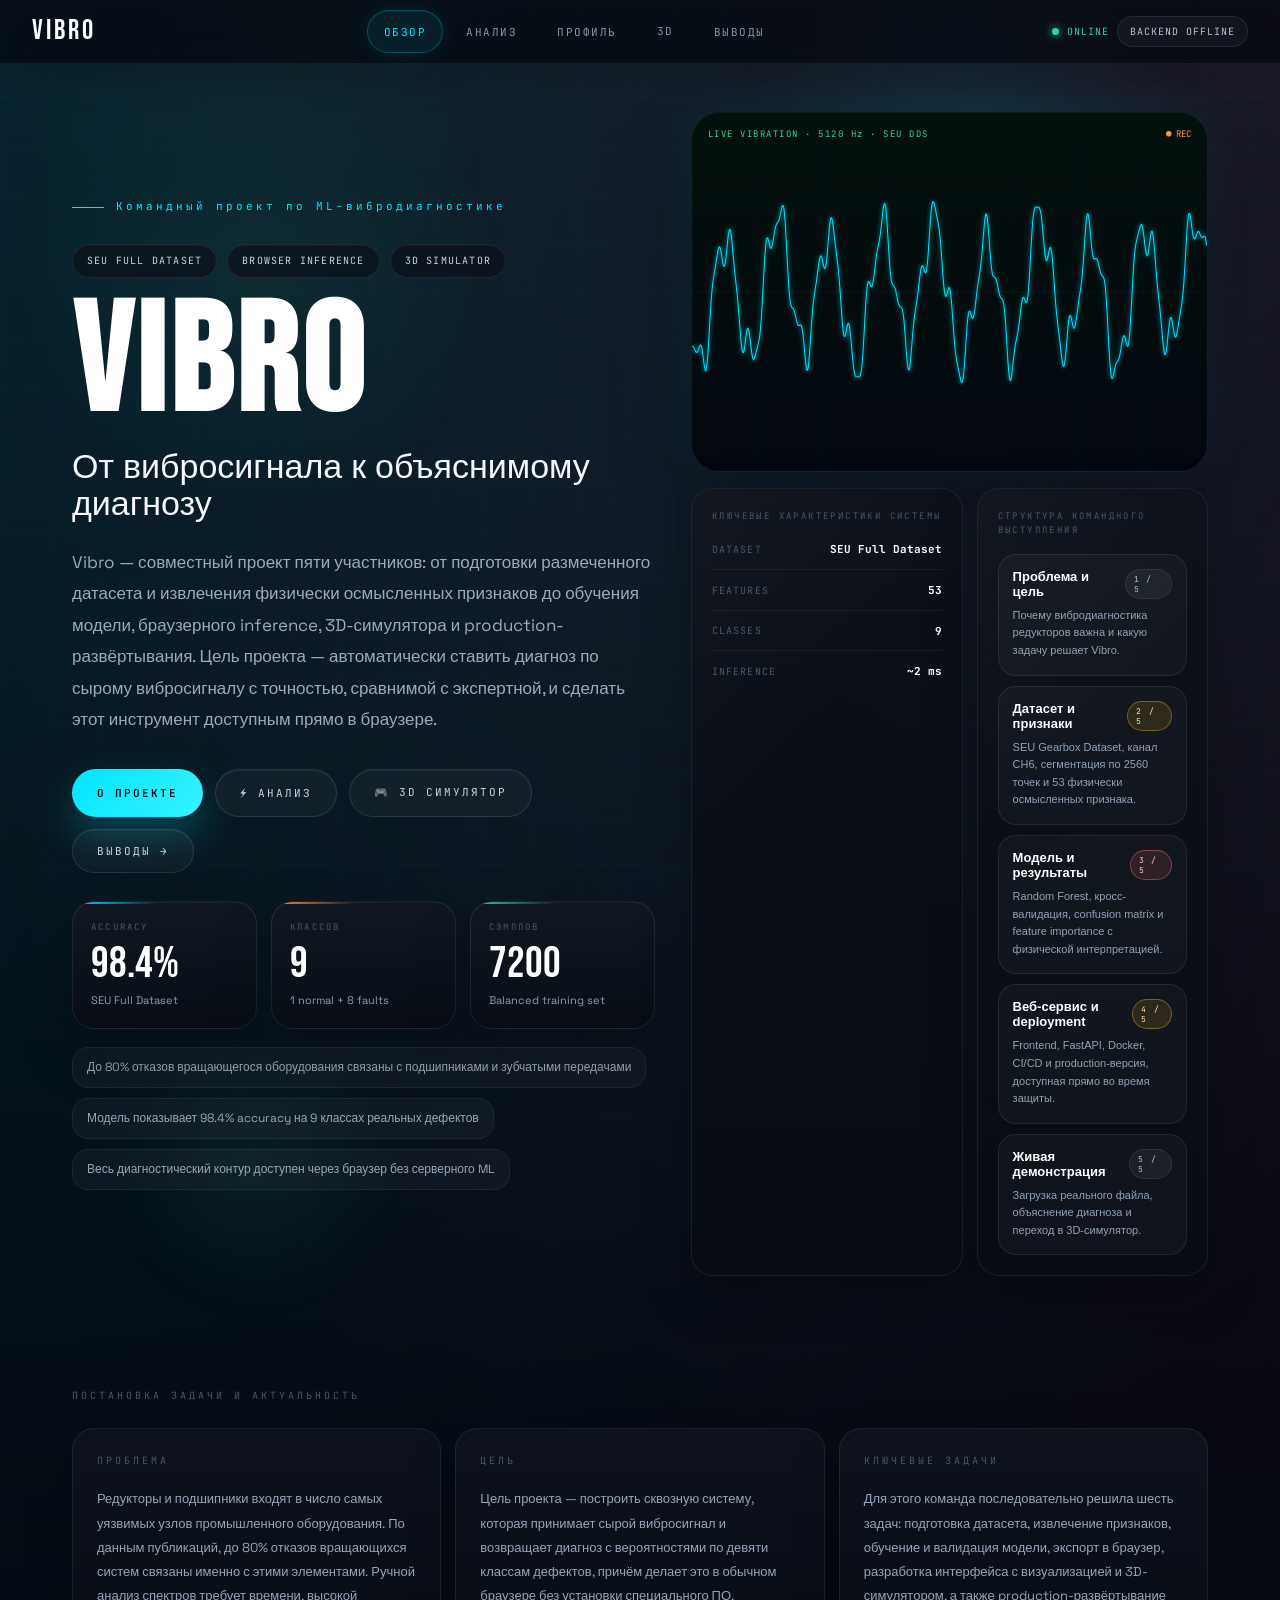
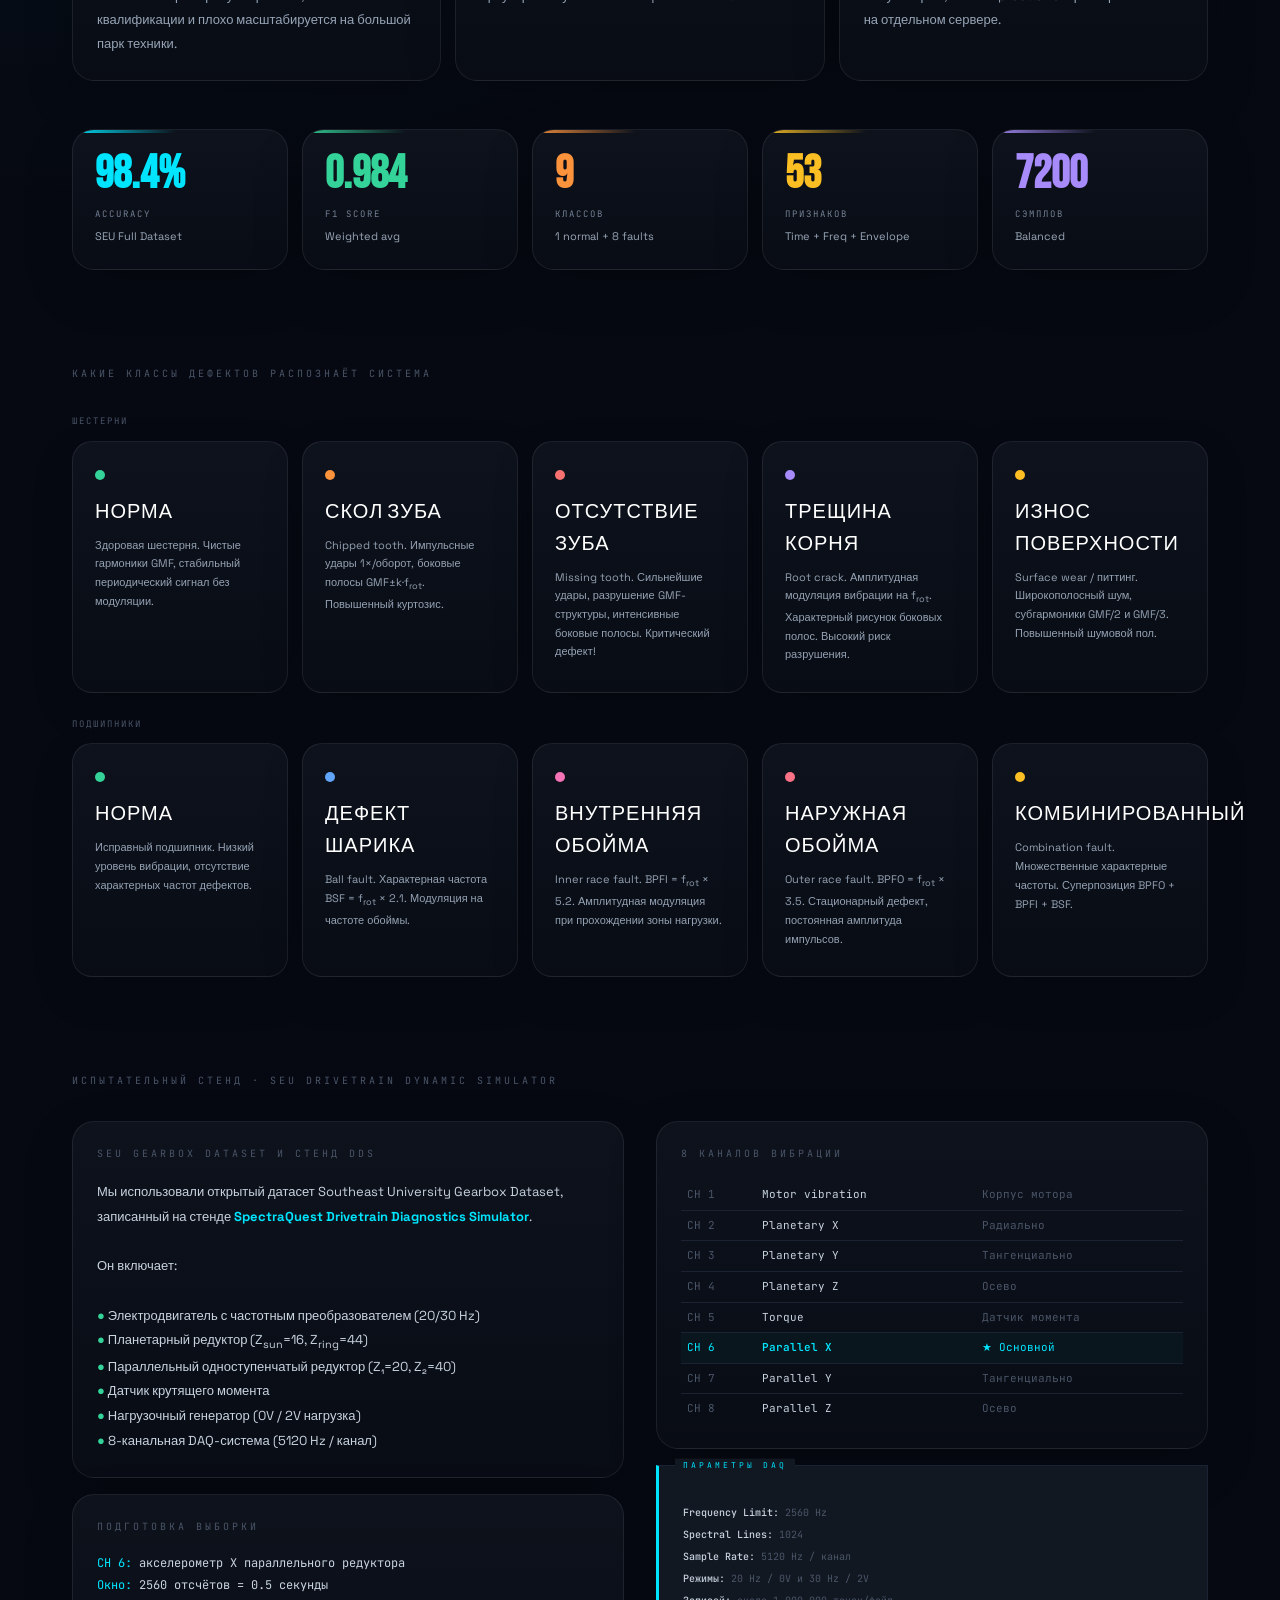
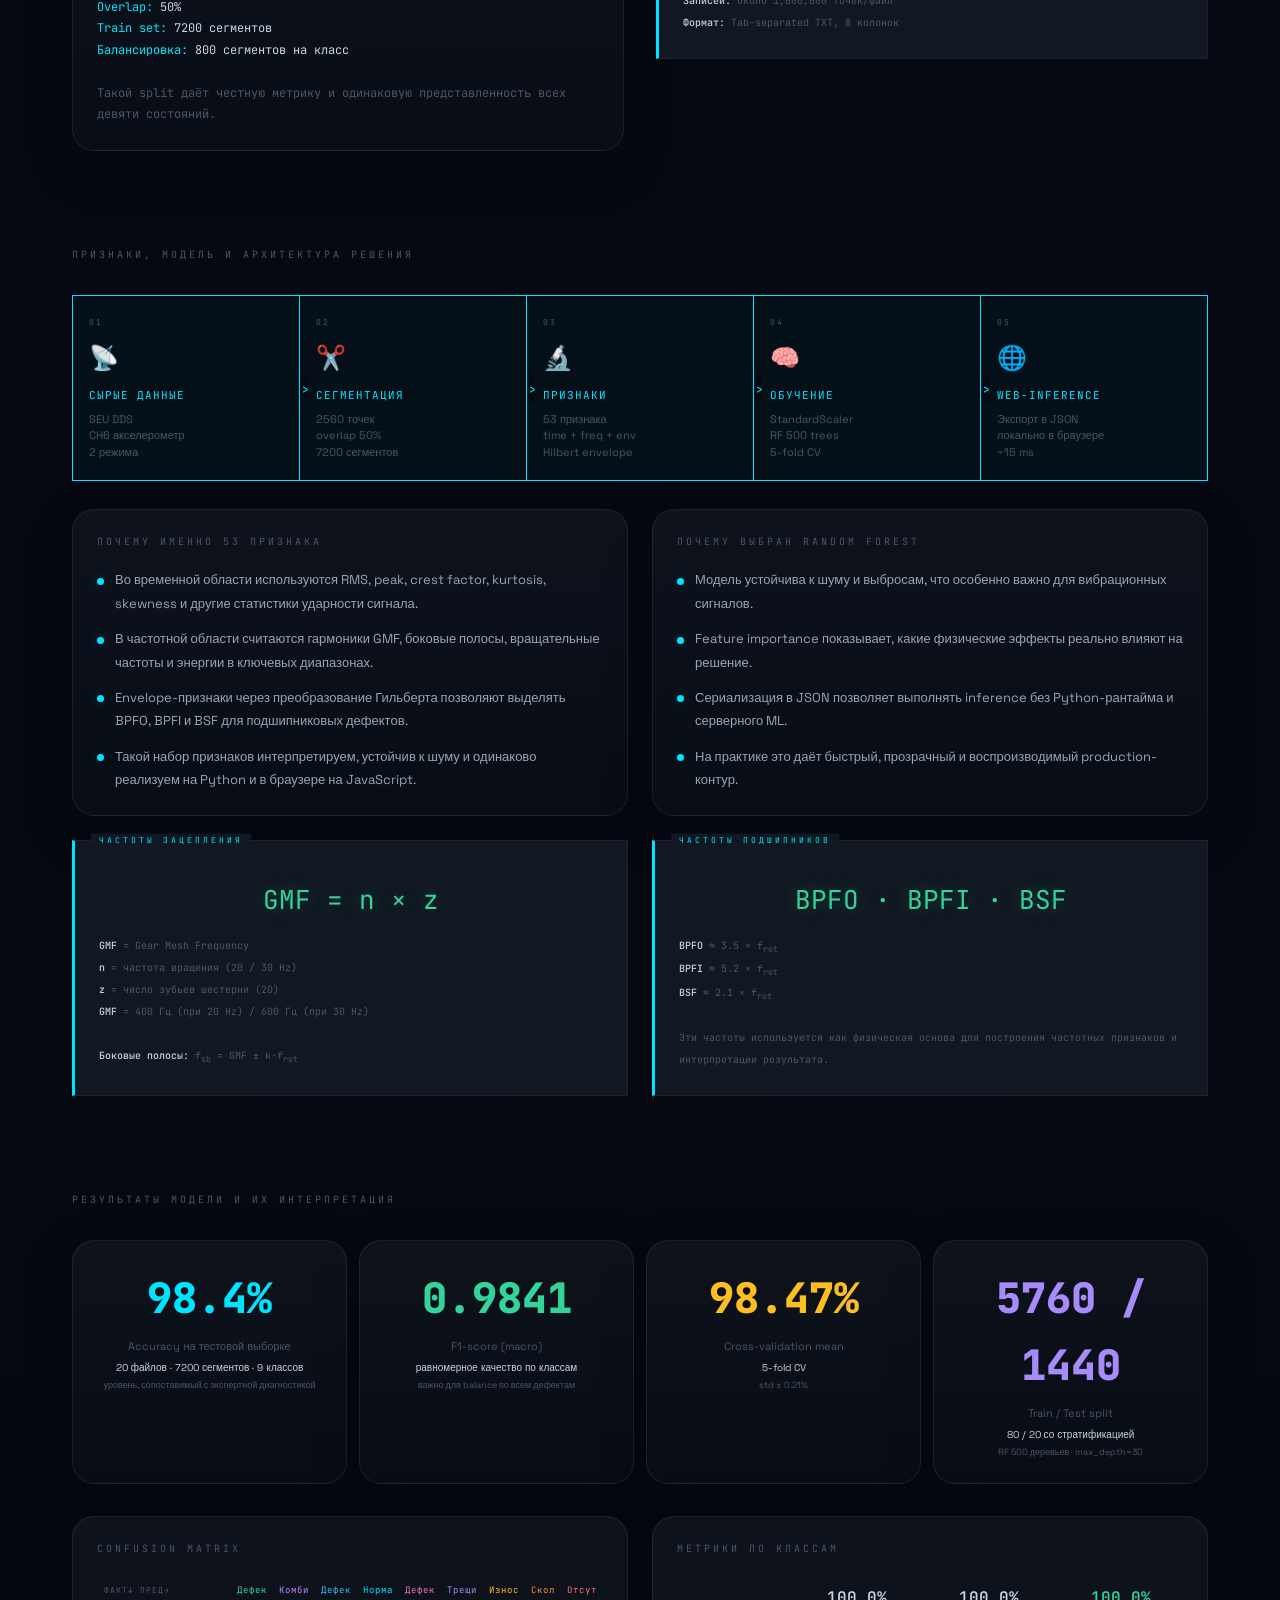
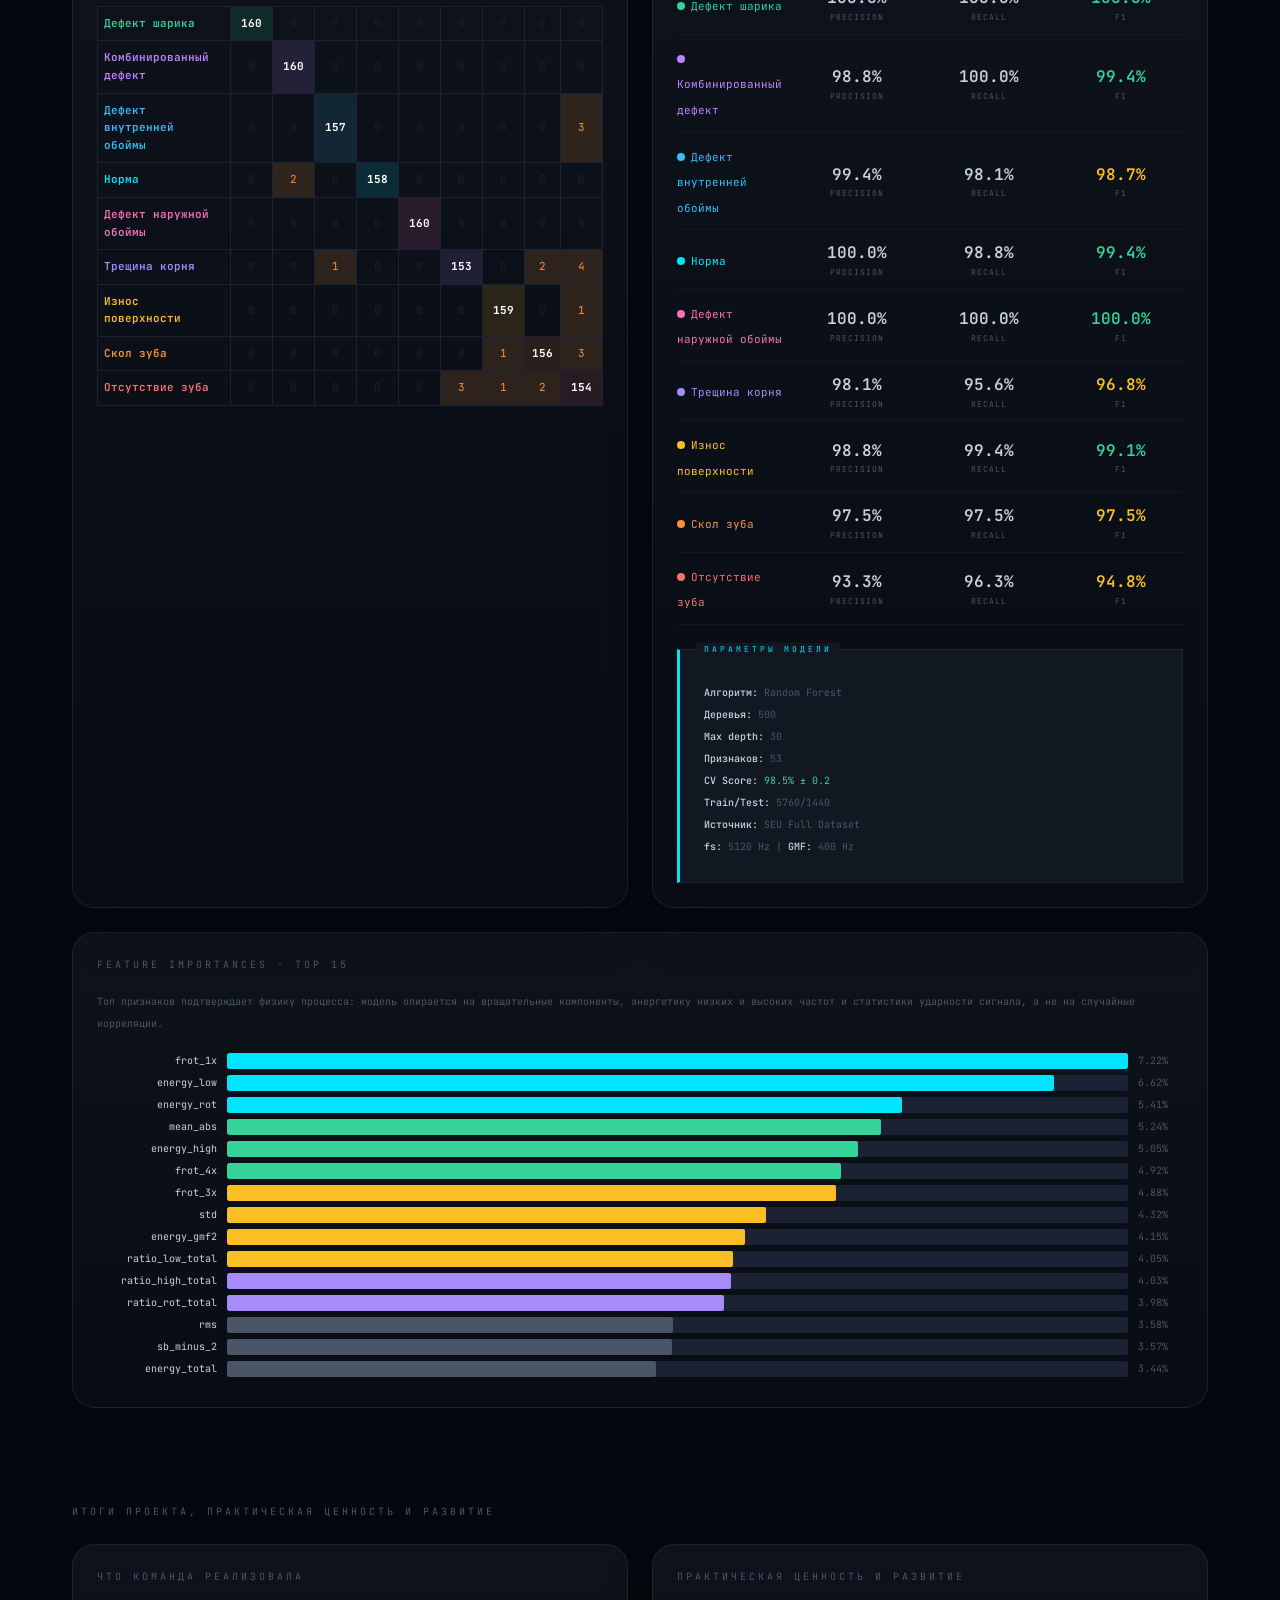
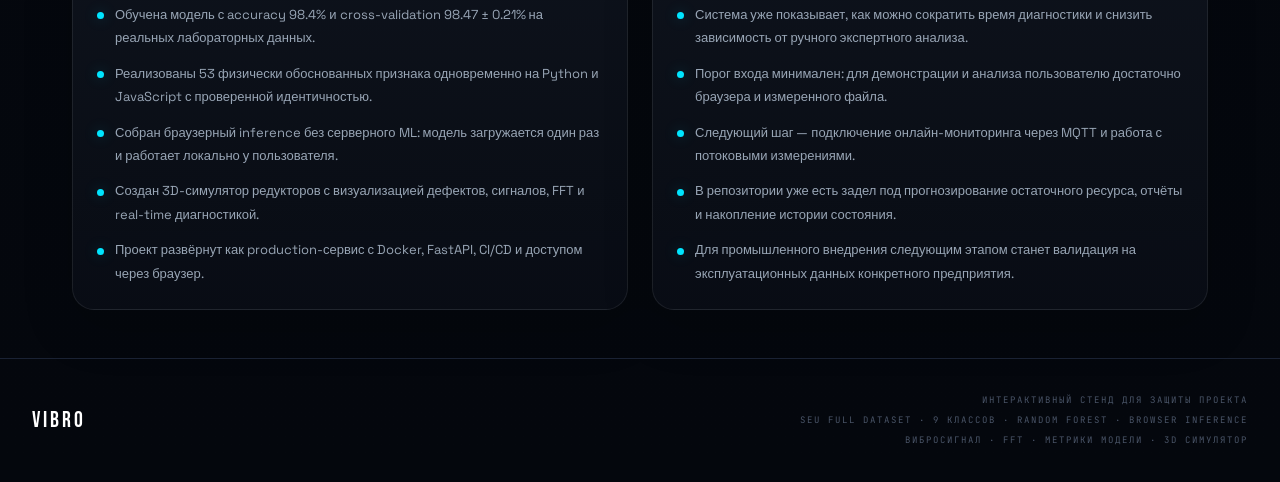
==== commit 6119b8c3: "feat: add alert lifecycle filters and counters" ====
--- a/web/index.html
+++ b/web/index.html
@@ -859,6 +859,17 @@
             </div>
             <span class="workspace-badge">ALERTS</span>
           </div>
+          <div class="profile-alert-toolbar">
+            <div class="profile-alert-status-row" id="profileAlertStatusSummary"></div>
+            <div class="profile-alert-filter-row" id="profileAlertFilterRow">
+              <button class="history-btn is-active" type="button" data-alert-filter="all">ВСЕ</button>
+              <button class="history-btn" type="button" data-alert-filter="active">АКТИВНЫЕ</button>
+              <button class="history-btn" type="button" data-alert-filter="new">NEW</button>
+              <button class="history-btn" type="button" data-alert-filter="acknowledged">ACKNOWLEDGED</button>
+              <button class="history-btn" type="button" data-alert-filter="in_progress">IN PROGRESS</button>
+              <button class="history-btn" type="button" data-alert-filter="resolved">RESOLVED</button>
+            </div>
+          </div>
           <div class="workspace-empty" id="profileAlertEmpty">
             После входа и сохранения сеансов здесь появятся приоритетные узлы, новые raw-измерения и рекомендации по следующему действию.
           </div>
--- a/web/css/style.css
+++ b/web/css/style.css
@@ -2507,6 +2507,23 @@
   display:grid;
   gap:12px;
   margin-top:16px;
+}
+
+.profile-alert-toolbar {
+  margin-top:18px;
+}
+
+.profile-alert-filter-row {
+  display:flex;
+  gap:8px;
+  flex-wrap:wrap;
+  margin-top:10px;
+}
+
+.profile-alert-filter-row .history-btn.is-active {
+  border-color:rgba(0,229,255,0.24);
+  background:rgba(0,229,255,0.1);
+  color:#eff9ff;
 }
 
 .profile-alert-item {
@@ -3906,6 +3923,10 @@
     flex-direction:column;
   }
 
+  .profile-alert-filter-row {
+    flex-direction:column;
+  }
+
   .profile-alert-log-head,
   .profile-alert-event-head {
     flex-direction:column;
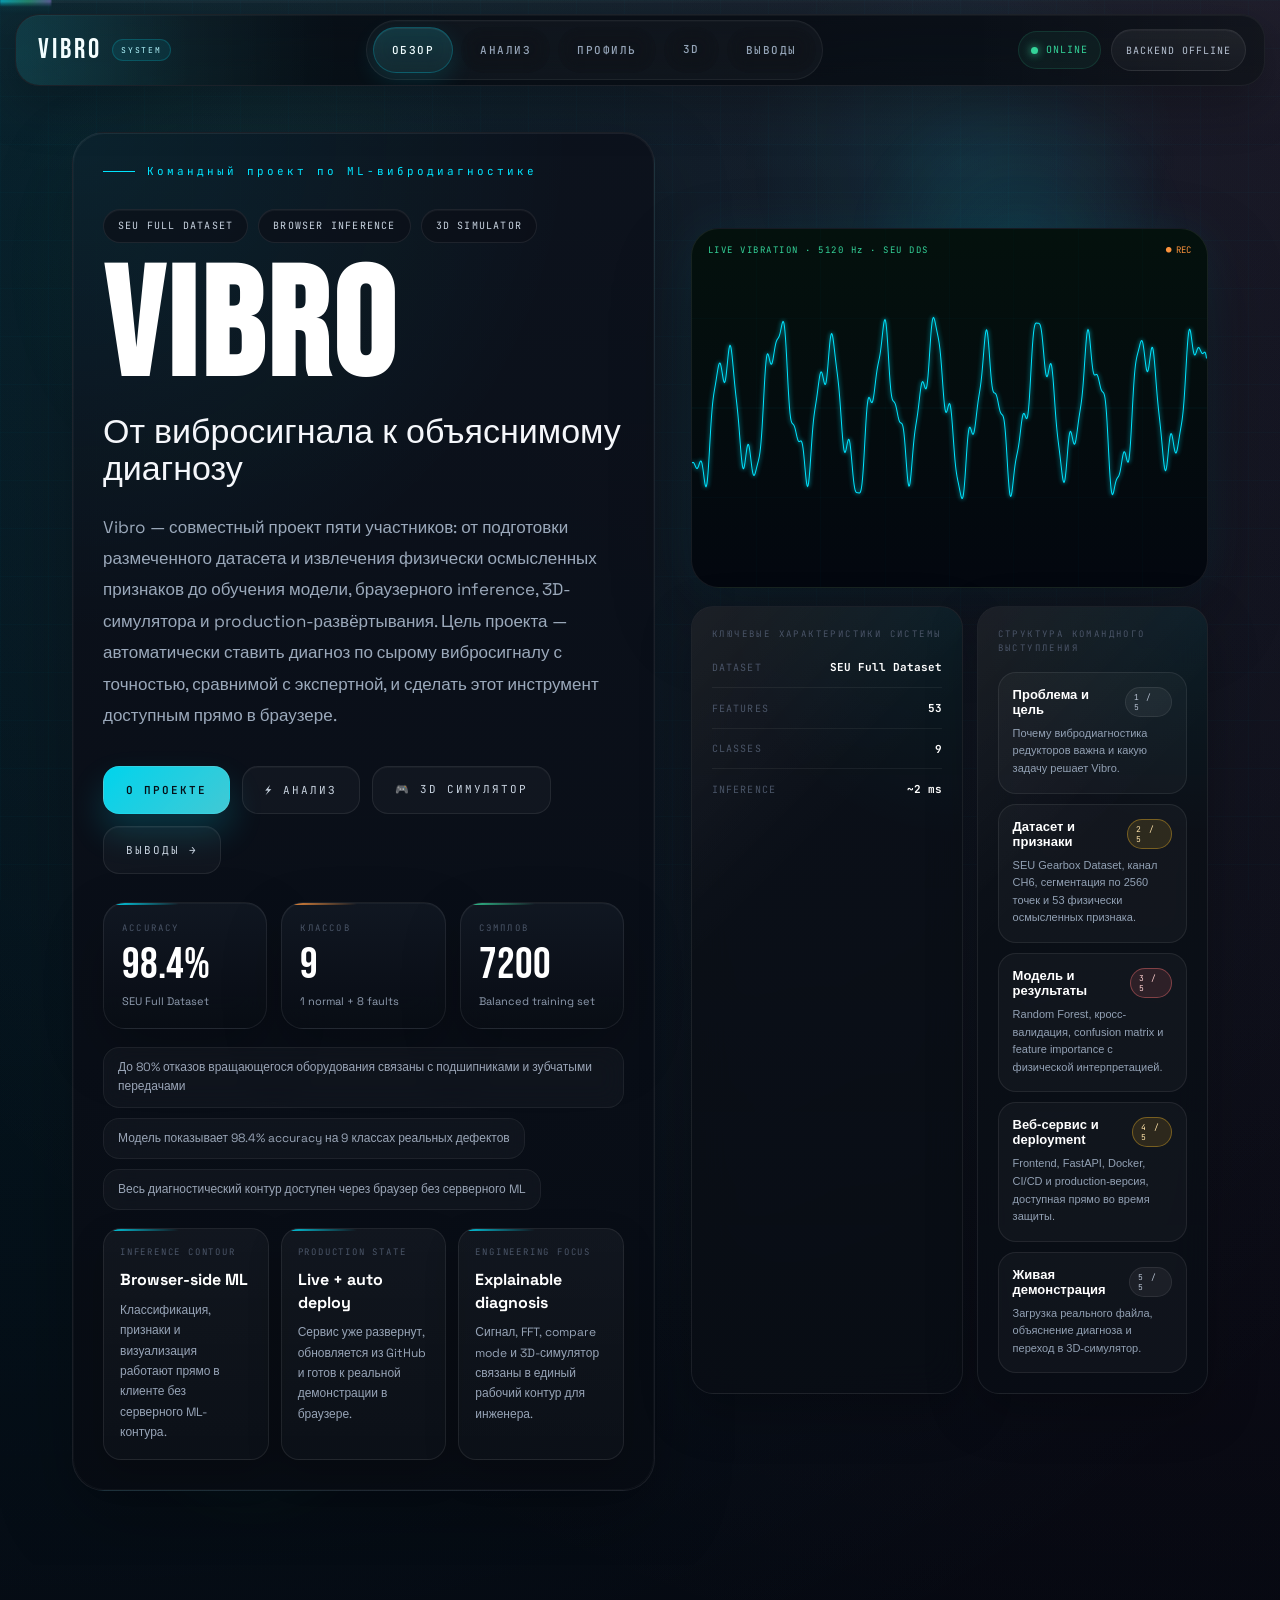
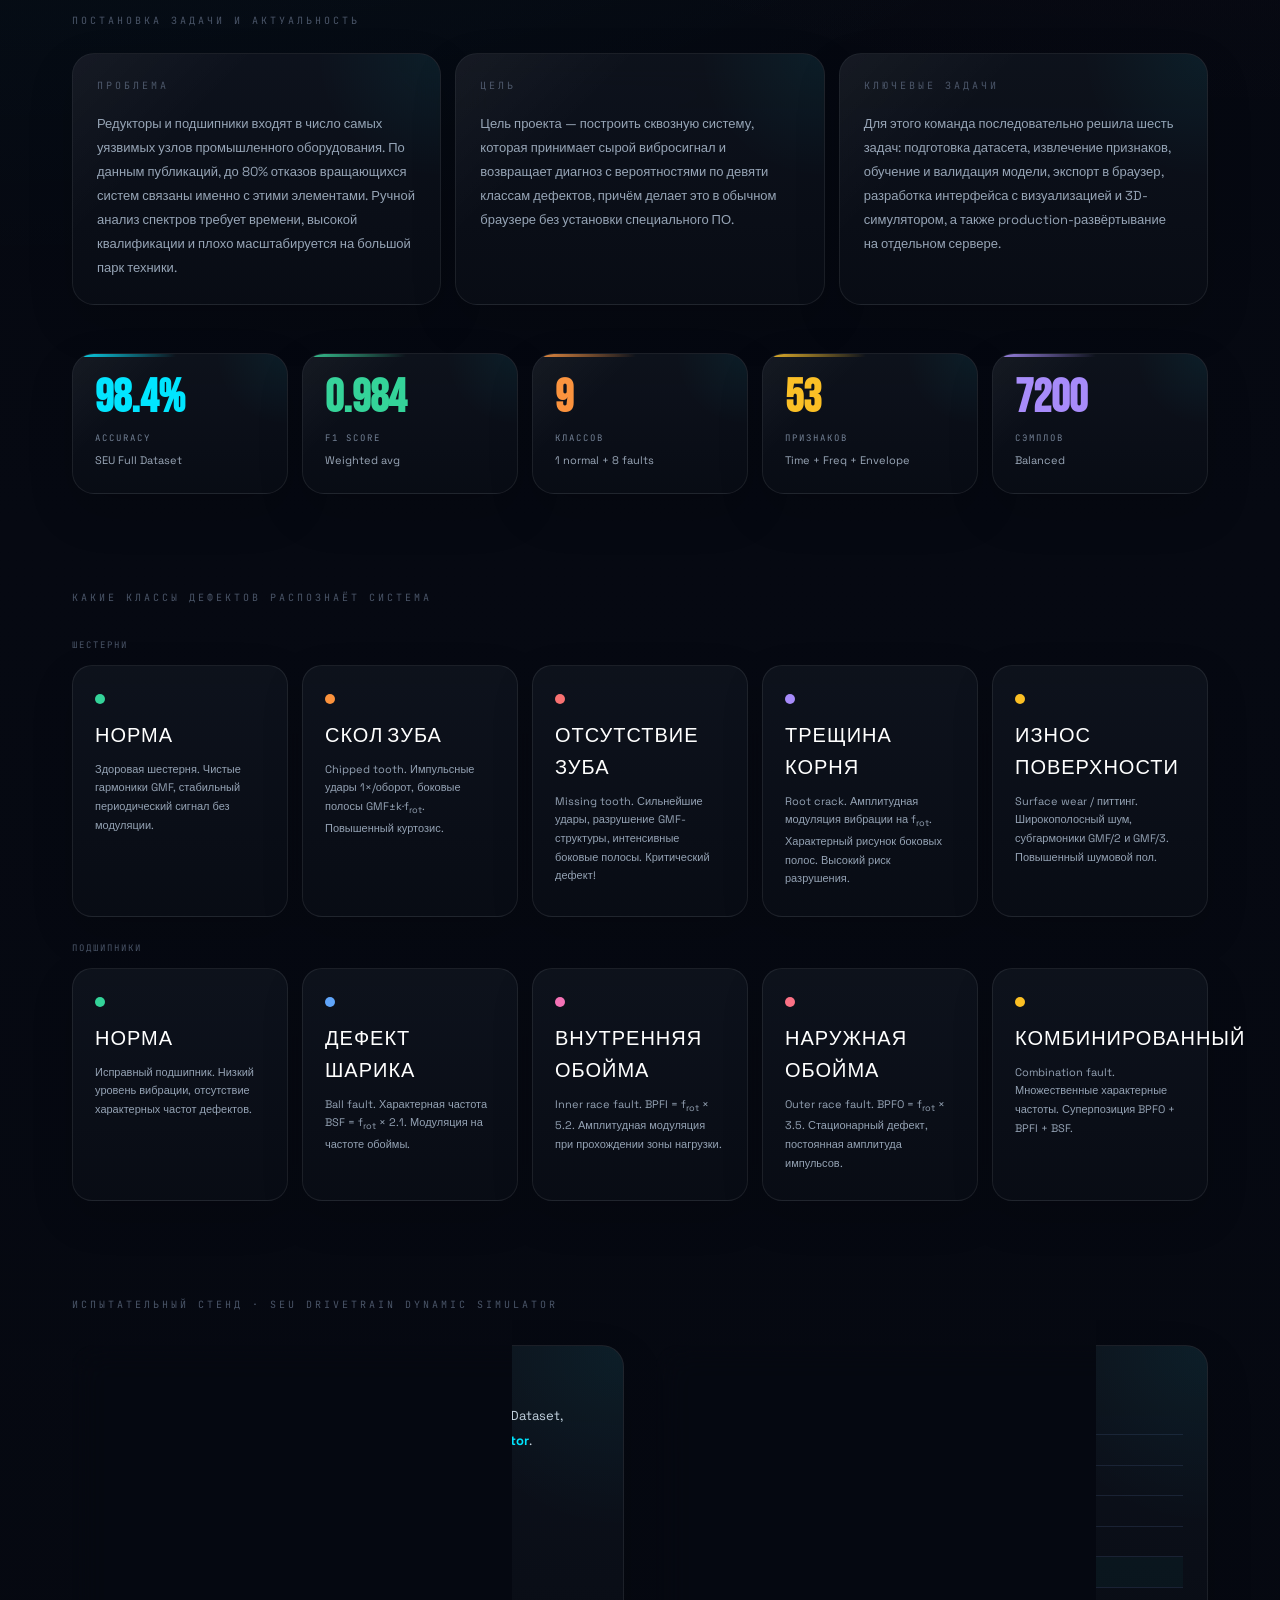
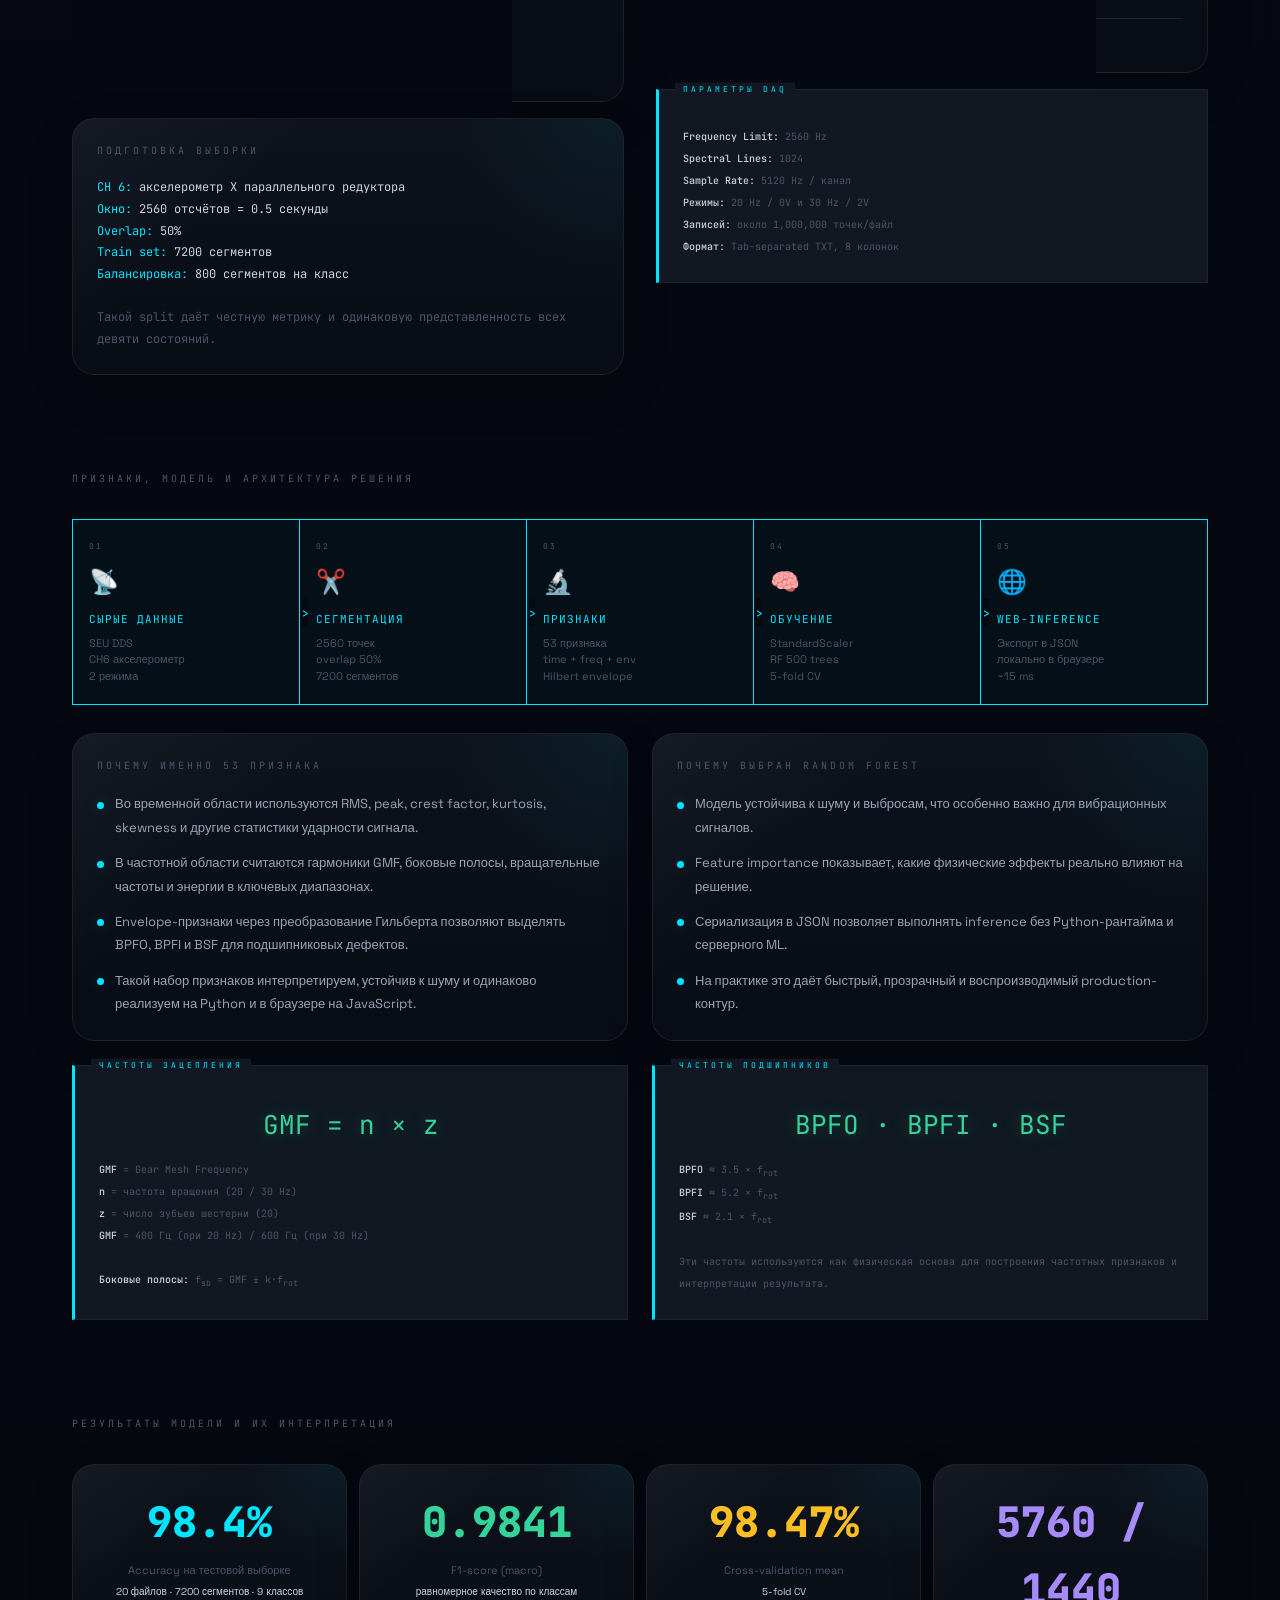
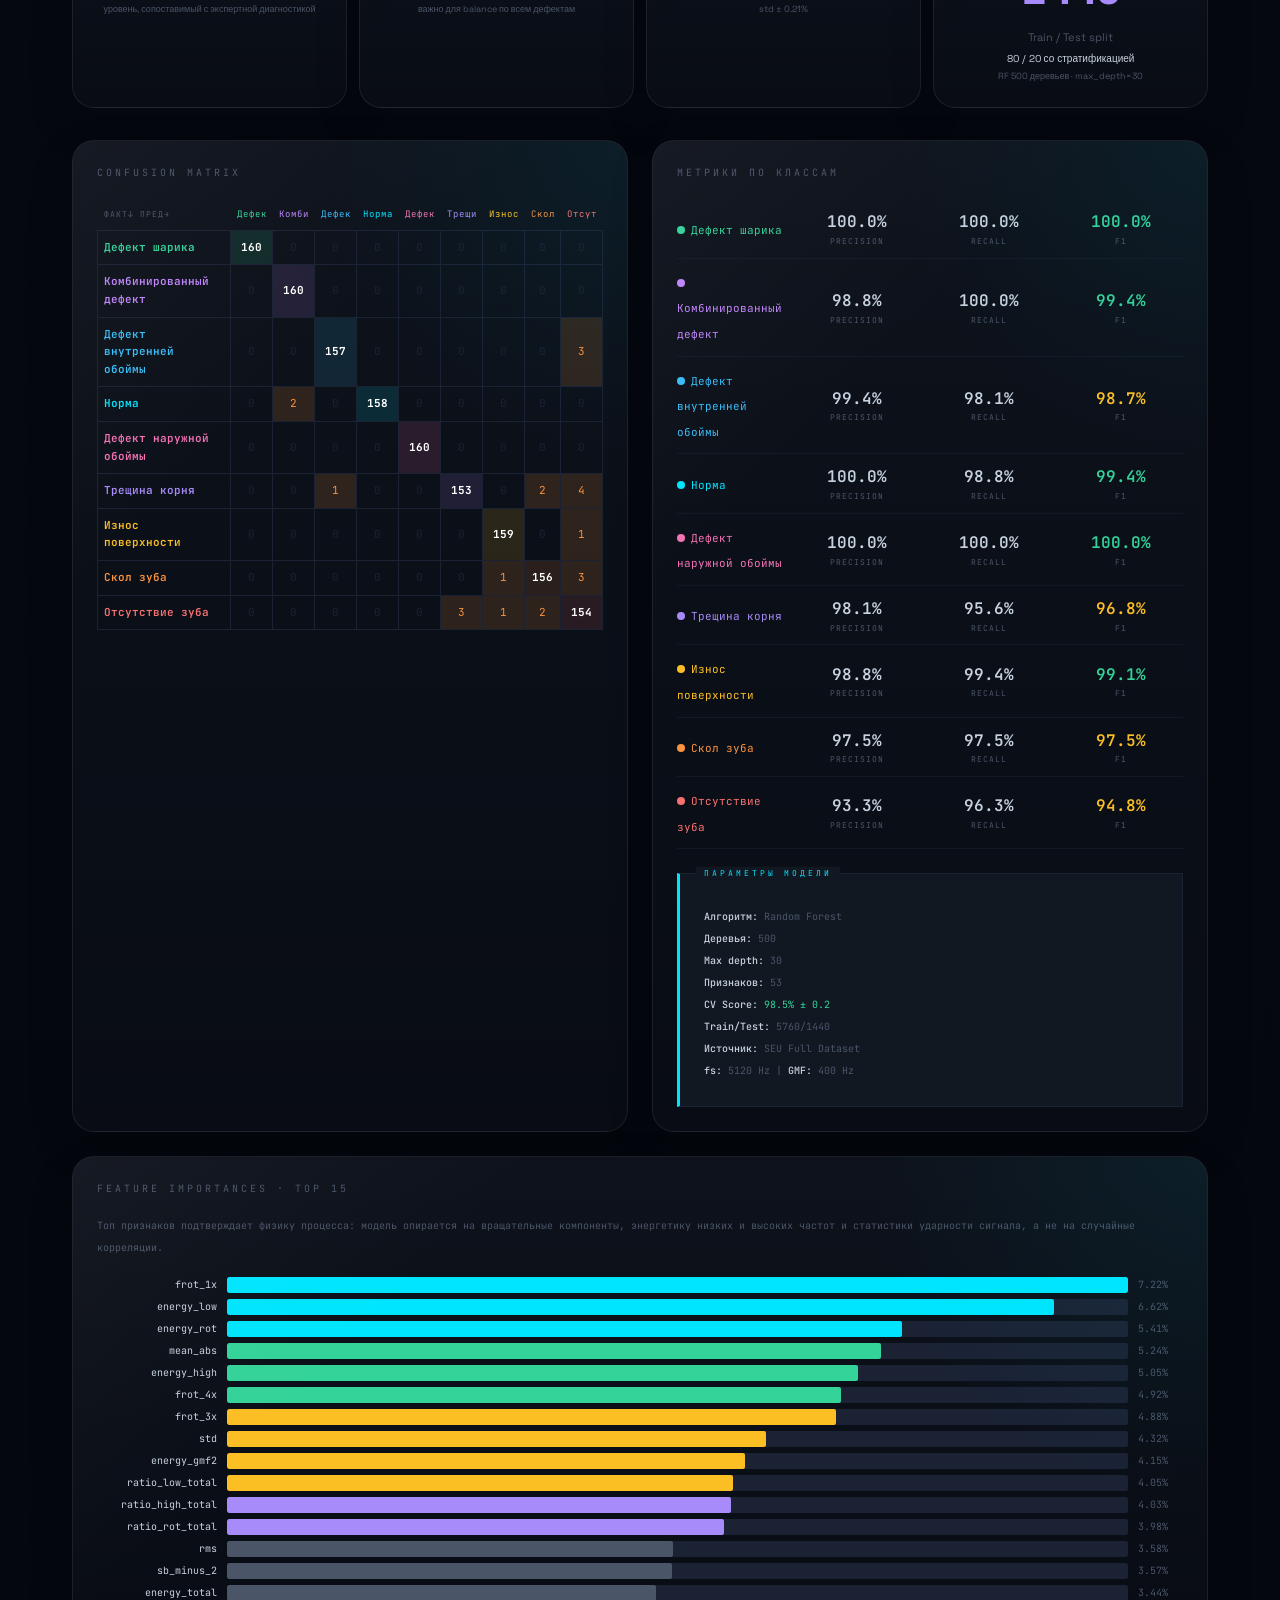
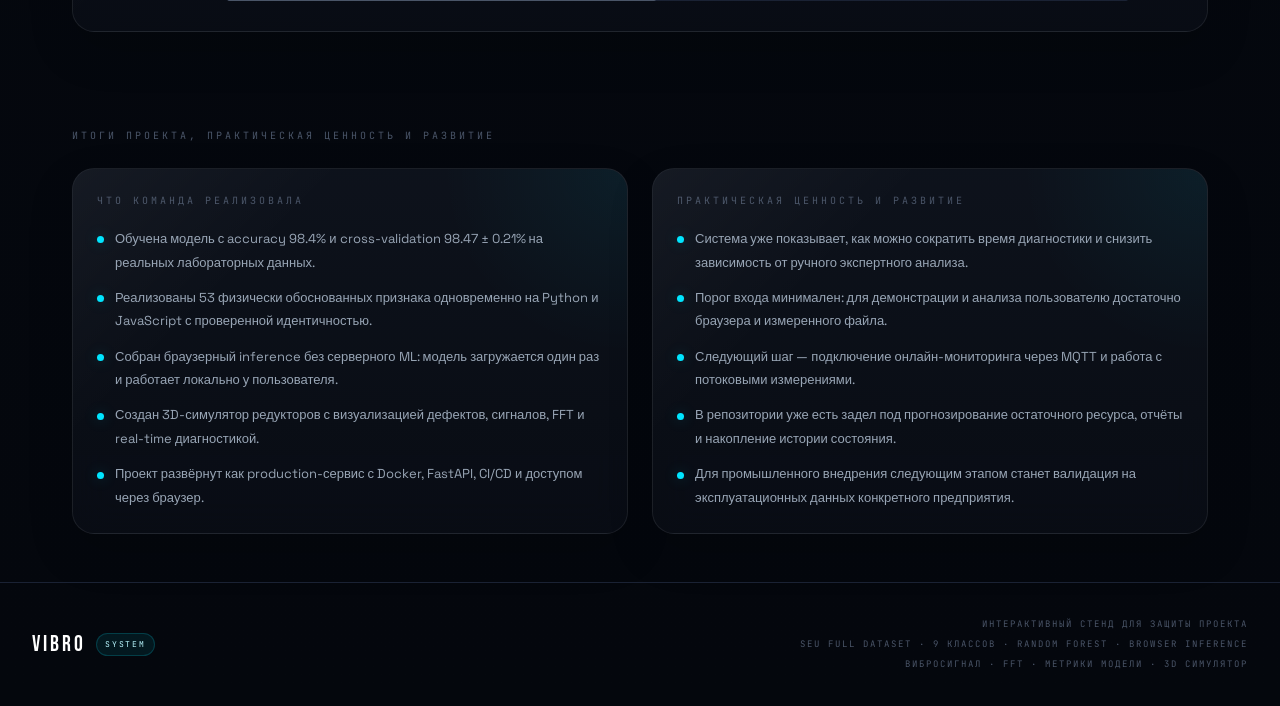
==== commit 3e7ff94f: "feat: elevate frontend visual system" ====
--- a/web/index.html
+++ b/web/index.html
@@ -13,10 +13,11 @@
   <meta name="theme-color" content="#060a12">
   <link rel="icon" type="image/svg+xml" href="favicon.svg">
   <title>Vibro — Система вибродиагностики</title>
-  <link rel="stylesheet" href="css/style.css?v=20260416-alert-lifecycle-14">
+  <link rel="stylesheet" href="css/style.css?v=20260416-frontier-ui-16">
 </head>
 <body data-mode="defense">
 <a href="#page-home" class="skip-link">Перейти к содержанию</a>
+<div class="app-progress" aria-hidden="true"><span id="appProgressBar"></span></div>
 
 <header class="header" role="banner">
   <div class="logo">VIBRO</div>
@@ -97,6 +98,23 @@
           <div class="hero-trust-item">До 80% отказов вращающегося оборудования связаны с подшипниками и зубчатыми передачами</div>
           <div class="hero-trust-item">Модель показывает 98.4% accuracy на 9 классах реальных дефектов</div>
           <div class="hero-trust-item">Весь диагностический контур доступен через браузер без серверного ML</div>
+        </div>
+        <div class="hero-command-grid">
+          <div class="hero-command-card">
+            <span class="hero-command-label">Inference contour</span>
+            <strong>Browser-side ML</strong>
+            <p>Классификация, признаки и визуализация работают прямо в клиенте без серверного ML-контура.</p>
+          </div>
+          <div class="hero-command-card">
+            <span class="hero-command-label">Production state</span>
+            <strong>Live + auto deploy</strong>
+            <p>Сервис уже развернут, обновляется из GitHub и готов к реальной демонстрации в браузере.</p>
+          </div>
+          <div class="hero-command-card">
+            <span class="hero-command-label">Engineering focus</span>
+            <strong>Explainable diagnosis</strong>
+            <p>Сигнал, FFT, compare mode и 3D-симулятор связаны в единый рабочий контур для инженера.</p>
+          </div>
         </div>
       </div>
 
@@ -860,7 +878,18 @@
             <span class="workspace-badge">ALERTS</span>
           </div>
           <div class="profile-alert-toolbar">
-            <div class="profile-alert-status-row" id="profileAlertStatusSummary"></div>
+            <div class="profile-alert-toolbar-head">
+              <div class="profile-alert-status-row" id="profileAlertStatusSummary"></div>
+              <label class="workspace-field profile-alert-sort-field" id="profileAlertSortField">
+                <span>Порядок очереди</span>
+                <select id="profileAlertSortInput">
+                  <option value="priority">По приоритету</option>
+                  <option value="freshness">Сначала свежие</option>
+                  <option value="severity">По severity</option>
+                  <option value="status">По статусу</option>
+                </select>
+              </label>
+            </div>
             <div class="profile-alert-filter-row" id="profileAlertFilterRow">
               <button class="history-btn is-active" type="button" data-alert-filter="all">ВСЕ</button>
               <button class="history-btn" type="button" data-alert-filter="active">АКТИВНЫЕ</button>
@@ -1541,7 +1570,7 @@
 <script src="js/converter.js?v=20260411-upload-window-fix-9"></script>
 <script src="js/sensor.js?v=20260410-fft-fix"></script>
 <script src="js/viz.js?v=20260410-fft-fix"></script>
-<script src="js/app.js?v=20260416-alert-lifecycle-14"></script>
+<script src="js/app.js?v=20260416-frontier-ui-16"></script>
 <!-- Notification toast container -->
 <div id="toastContainer" class="toast-container"></div>
 </body>
--- a/web/css/style.css
+++ b/web/css/style.css
@@ -2513,6 +2513,26 @@
   margin-top:18px;
 }
 
+.profile-alert-toolbar-head {
+  display:flex;
+  justify-content:space-between;
+  align-items:flex-end;
+  gap:14px;
+  flex-wrap:wrap;
+}
+
+.profile-alert-status-row {
+  display:flex;
+  gap:8px;
+  flex-wrap:wrap;
+  flex:1 1 440px;
+}
+
+.profile-alert-sort-field {
+  min-width:220px;
+  max-width:260px;
+}
+
 .profile-alert-filter-row {
   display:flex;
   gap:8px;
@@ -3799,6 +3819,368 @@
   width:8px;
   height:8px;
   border-radius:50%;
+}
+
+.app-progress {
+  position:fixed;
+  top:0;
+  left:0;
+  right:0;
+  height:3px;
+  z-index:190;
+  background:linear-gradient(90deg, rgba(255,255,255,0.04), rgba(255,255,255,0));
+  pointer-events:none;
+}
+
+.app-progress span {
+  display:block;
+  width:100%;
+  height:100%;
+  transform-origin:left center;
+  transform:scaleX(0.04);
+  background:linear-gradient(90deg, rgba(0,229,255,0.95), rgba(52,211,153,0.82) 55%, rgba(167,139,250,0.75));
+  box-shadow:0 0 24px rgba(0,229,255,0.4);
+}
+
+.header {
+  top:14px;
+  left:50%;
+  right:auto;
+  width:min(1360px, calc(100% - 30px));
+  transform:translateX(-50%);
+  height:72px;
+  padding:0 18px 0 22px;
+  border-radius:24px;
+  background:linear-gradient(180deg, rgba(7,11,18,0.84), rgba(5,9,15,0.76));
+  border:1px solid rgba(255,255,255,0.08);
+  box-shadow:0 18px 50px rgba(0,0,0,0.28), inset 0 1px 0 rgba(255,255,255,0.04);
+  overflow:hidden;
+}
+
+.header::before {
+  content:'';
+  position:absolute;
+  inset:0;
+  background:
+    radial-gradient(circle at left center, rgba(0,229,255,0.1), transparent 26%),
+    linear-gradient(90deg, rgba(255,255,255,0.05), transparent 24%, transparent 76%, rgba(255,255,255,0.03));
+  pointer-events:none;
+}
+
+.header::after {
+  content:'';
+  position:absolute;
+  inset:0 auto 0 0;
+  width:180px;
+  border-radius:inherit;
+  background:linear-gradient(90deg, rgba(0,229,255,0.1), transparent);
+  opacity:0.65;
+  pointer-events:none;
+}
+
+.mobile-nav {
+  top:94px;
+  left:16px;
+  right:16px;
+  width:auto;
+  border-radius:24px;
+  border:1px solid rgba(255,255,255,0.08);
+  background:linear-gradient(180deg, rgba(9,14,22,0.94), rgba(5,9,15,0.92));
+  box-shadow:0 18px 44px rgba(0,0,0,0.28);
+  padding:10px;
+}
+
+.logo {
+  position:relative;
+  display:inline-flex;
+  align-items:center;
+  gap:10px;
+}
+
+.logo::after {
+  content:'SYSTEM';
+  display:inline-flex;
+  align-items:center;
+  padding:4px 8px;
+  border-radius:999px;
+  border:1px solid rgba(0,229,255,0.18);
+  background:rgba(0,229,255,0.08);
+  color:#b8f8ff;
+  font-family:var(--mono);
+  font-size:8px;
+  letter-spacing:1.8px;
+}
+
+.nav {
+  position:relative;
+  z-index:1;
+  gap:8px;
+  padding:6px;
+  border-radius:999px;
+  border:1px solid rgba(255,255,255,0.06);
+  background:rgba(255,255,255,0.03);
+  box-shadow:inset 0 1px 0 rgba(255,255,255,0.02);
+}
+
+.nav-btn {
+  min-height:46px;
+  padding:12px 18px;
+  color:#95a4b8;
+  font-weight:500;
+  backdrop-filter:blur(10px);
+}
+
+.nav-btn:hover {
+  color:#f2f6fc;
+  background:rgba(255,255,255,0.05);
+  border-color:rgba(255,255,255,0.08);
+}
+
+.nav-btn.active {
+  color:#effcff;
+  border-color:rgba(0,229,255,0.22);
+  background:
+    linear-gradient(180deg, rgba(0,229,255,0.14), rgba(0,229,255,0.08)),
+    rgba(255,255,255,0.03);
+  box-shadow:inset 0 1px 0 rgba(255,255,255,0.06), 0 8px 24px rgba(0,229,255,0.12);
+}
+
+.status {
+  position:relative;
+  z-index:1;
+  gap:10px;
+}
+
+.status-live {
+  padding:10px 12px;
+  border-radius:999px;
+  border:1px solid rgba(52,211,153,0.14);
+  background:rgba(52,211,153,0.06);
+}
+
+.profile-chip {
+  min-height:42px;
+  padding:8px 14px;
+  background:linear-gradient(180deg, rgba(255,255,255,0.06), rgba(255,255,255,0.03));
+  box-shadow:inset 0 1px 0 rgba(255,255,255,0.04);
+}
+
+.hero {
+  padding:132px 0 74px;
+}
+
+.hero-copy {
+  padding:30px;
+  border-radius:32px;
+  border:1px solid rgba(255,255,255,0.08);
+  background:
+    radial-gradient(circle at top left, rgba(0,229,255,0.08), transparent 34%),
+    linear-gradient(180deg, rgba(13,18,28,0.95), rgba(8,12,20,0.92));
+  box-shadow:0 28px 80px rgba(0,0,0,0.24), inset 0 1px 0 rgba(255,255,255,0.04);
+}
+
+.hero-copy::before {
+  content:'';
+  position:absolute;
+  inset:0;
+  border-radius:inherit;
+  border:1px solid rgba(255,255,255,0.03);
+  pointer-events:none;
+}
+
+.hero-trust-item {
+  backdrop-filter:blur(12px);
+}
+
+.hero-command-grid {
+  display:grid;
+  grid-template-columns:repeat(3, minmax(0, 1fr));
+  gap:12px;
+  margin-top:18px;
+}
+
+.hero-command-card {
+  position:relative;
+  overflow:hidden;
+  padding:16px;
+  border-radius:18px;
+  border:1px solid rgba(255,255,255,0.08);
+  background:linear-gradient(180deg, rgba(255,255,255,0.04), rgba(255,255,255,0.02));
+  box-shadow:0 14px 34px rgba(0,0,0,0.18);
+}
+
+.hero-command-card::before {
+  content:'';
+  position:absolute;
+  inset:0 auto auto 0;
+  width:46%;
+  height:2px;
+  background:linear-gradient(90deg, rgba(0,229,255,0.9), transparent);
+}
+
+.hero-command-label {
+  display:block;
+  font-family:var(--mono);
+  font-size:9px;
+  letter-spacing:1.8px;
+  color:var(--muted);
+  text-transform:uppercase;
+}
+
+.hero-command-card strong {
+  display:block;
+  margin-top:10px;
+  font-size:16px;
+  line-height:1.4;
+  color:#fff;
+}
+
+.hero-command-card p {
+  margin-top:8px;
+  font-size:12px;
+  line-height:1.7;
+  color:#97a4b7;
+}
+
+.hero-stage {
+  gap:18px;
+}
+
+.hero-stage-card,
+.hero-proof-card,
+.metric-card,
+.card,
+.diag-lead,
+.diag-presets,
+.page-compass,
+.workspace-panel,
+.signal-box,
+.upload-zone,
+.analysis-compare-panel,
+.diagnosis-result {
+  position:relative;
+  overflow:hidden;
+  backdrop-filter:blur(18px);
+}
+
+.hero-stage-card::before,
+.metric-card::after,
+.card::before,
+.diag-lead::before,
+.diag-presets::before,
+.page-compass::before,
+.workspace-panel::before,
+.signal-box::before,
+.upload-zone::before,
+.analysis-compare-panel::before,
+.diagnosis-result::before {
+  content:'';
+  position:absolute;
+  inset:0;
+  background:
+    linear-gradient(135deg, rgba(255,255,255,0.035), transparent 30%),
+    radial-gradient(circle at top right, rgba(0,229,255,0.06), transparent 28%);
+  pointer-events:none;
+}
+
+.metric-card,
+.card,
+.signal-box {
+  box-shadow:0 18px 46px rgba(0,0,0,0.16);
+}
+
+.page-compass,
+.diag-lead,
+.diag-presets,
+.workspace-panel {
+  box-shadow:0 24px 60px rgba(0,0,0,0.22);
+}
+
+.btn {
+  min-height:48px;
+  padding:13px 22px;
+  border-radius:16px;
+  border-color:rgba(255,255,255,0.08);
+  background:rgba(255,255,255,0.03);
+  box-shadow:inset 0 1px 0 rgba(255,255,255,0.03);
+}
+
+.btn:hover {
+  border-color:rgba(0,229,255,0.22);
+  background:rgba(0,229,255,0.06);
+  box-shadow:0 12px 30px rgba(0,0,0,0.16);
+}
+
+.btn-primary {
+  background:linear-gradient(135deg, rgba(0,229,255,0.92), rgba(79,242,255,0.82));
+  color:#041018;
+  box-shadow:0 18px 34px rgba(0,229,255,0.18);
+}
+
+.btn-primary:hover {
+  background:linear-gradient(135deg, rgba(74,238,255,0.98), rgba(137,246,255,0.86));
+}
+
+.page-compass,
+.diag-launchpad,
+.profile-health-shell,
+.workspace-grid {
+  gap:22px;
+}
+
+.page-compass,
+.diag-lead,
+.diag-presets {
+  border-color:rgba(255,255,255,0.08);
+}
+
+.page-compass-title,
+.diag-headline {
+  text-wrap:balance;
+}
+
+.page-compass-note,
+.diag-copy,
+.workspace-copy,
+.profile-health-focus-note,
+.diag-story-note,
+.diag-evidence-note,
+.analysis-compare-note {
+  color:#9cabbf;
+}
+
+.page-compass-link,
+.history-btn {
+  min-height:44px;
+  border-radius:16px;
+  box-shadow:inset 0 1px 0 rgba(255,255,255,0.03);
+}
+
+.upload-zone {
+  min-height:260px;
+  display:flex;
+  flex-direction:column;
+  justify-content:center;
+  align-items:center;
+  background:
+    radial-gradient(circle at top center, rgba(0,229,255,0.08), transparent 30%),
+    linear-gradient(180deg, rgba(13,18,28,0.94), rgba(8,12,20,0.92));
+}
+
+.upload-zone .icon {
+  opacity:0.7;
+  filter:drop-shadow(0 10px 22px rgba(0,229,255,0.16));
+}
+
+.signal-box {
+  background:linear-gradient(180deg, rgba(12,17,27,0.95), rgba(7,11,18,0.92));
+}
+
+.diagnosis-result {
+  border:1px solid rgba(0,229,255,0.14);
+  background:
+    radial-gradient(circle at top left, rgba(0,229,255,0.07), transparent 28%),
+    linear-gradient(180deg, rgba(10,17,28,0.97), rgba(8,12,20,0.94));
 }
 
 .reveal {
@@ -3842,6 +4224,23 @@
     min-height:auto;
   }
 
+  .hero-command-grid {
+    grid-template-columns:1fr;
+  }
+
+  .header {
+    top:10px;
+    width:calc(100% - 20px);
+    height:68px;
+    padding:0 14px 0 18px;
+  }
+
+  .mobile-nav {
+    top:86px;
+    left:10px;
+    right:10px;
+  }
+
   .metrics-row {
     grid-template-columns:repeat(3, 1fr);
   }
@@ -3854,6 +4253,10 @@
 @media (max-width: 768px) {
   .hero {
     padding-top:94px;
+  }
+
+  .hero-copy {
+    padding:22px;
   }
 
   .hero-title {
@@ -3883,6 +4286,20 @@
 @media (max-width: 600px) {
   .container {
     padding:0 16px;
+  }
+
+  .header {
+    width:calc(100% - 16px);
+    top:8px;
+    padding:0 10px 0 14px;
+    border-radius:20px;
+  }
+
+  .mobile-nav {
+    left:8px;
+    right:8px;
+    top:82px;
+    border-radius:20px;
   }
 
   .metrics-row,
@@ -3923,8 +4340,10 @@
     flex-direction:column;
   }
 
+  .profile-alert-toolbar-head,
   .profile-alert-filter-row {
     flex-direction:column;
+    align-items:stretch;
   }
 
   .profile-alert-log-head,
@@ -3962,4 +4381,12 @@
   .profile-chip {
     display:none;
   }
-}
+
+  .status-live {
+    display:none;
+  }
+
+  .logo::after {
+    display:none;
+  }
+}
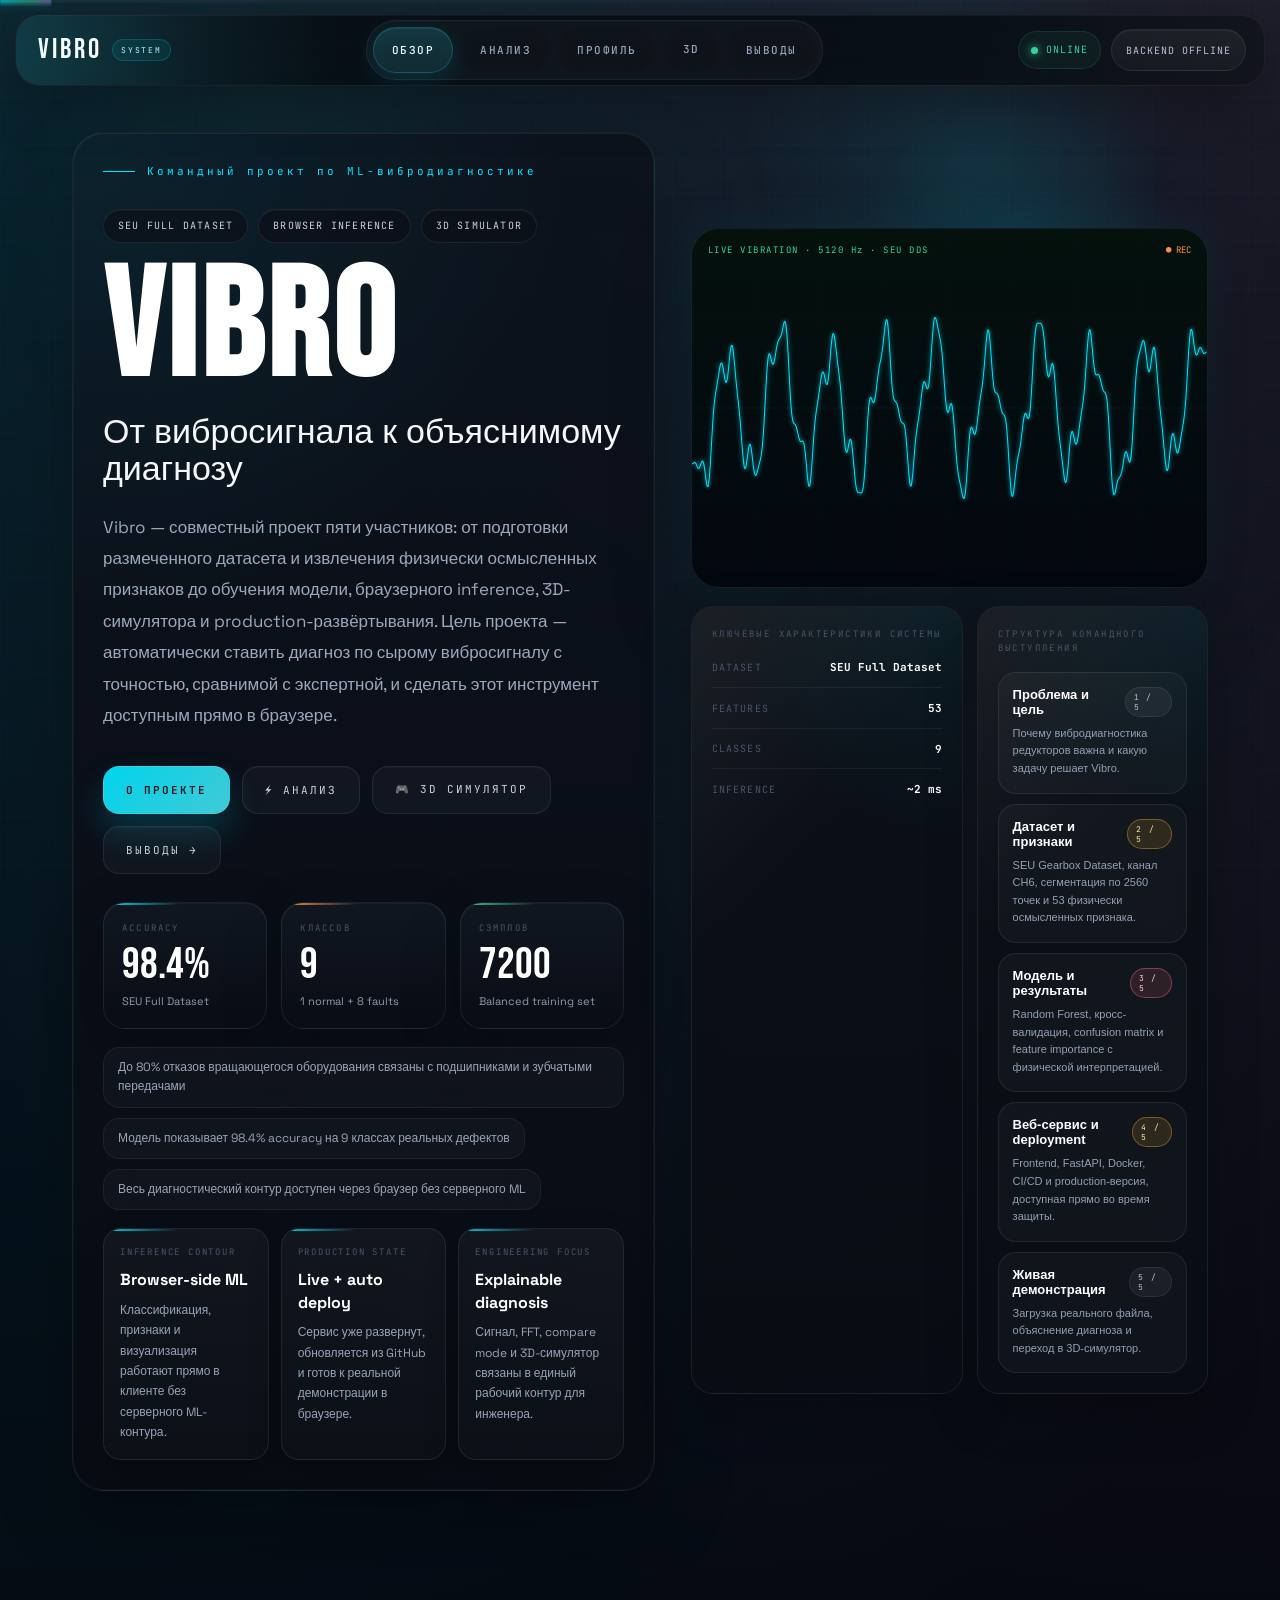
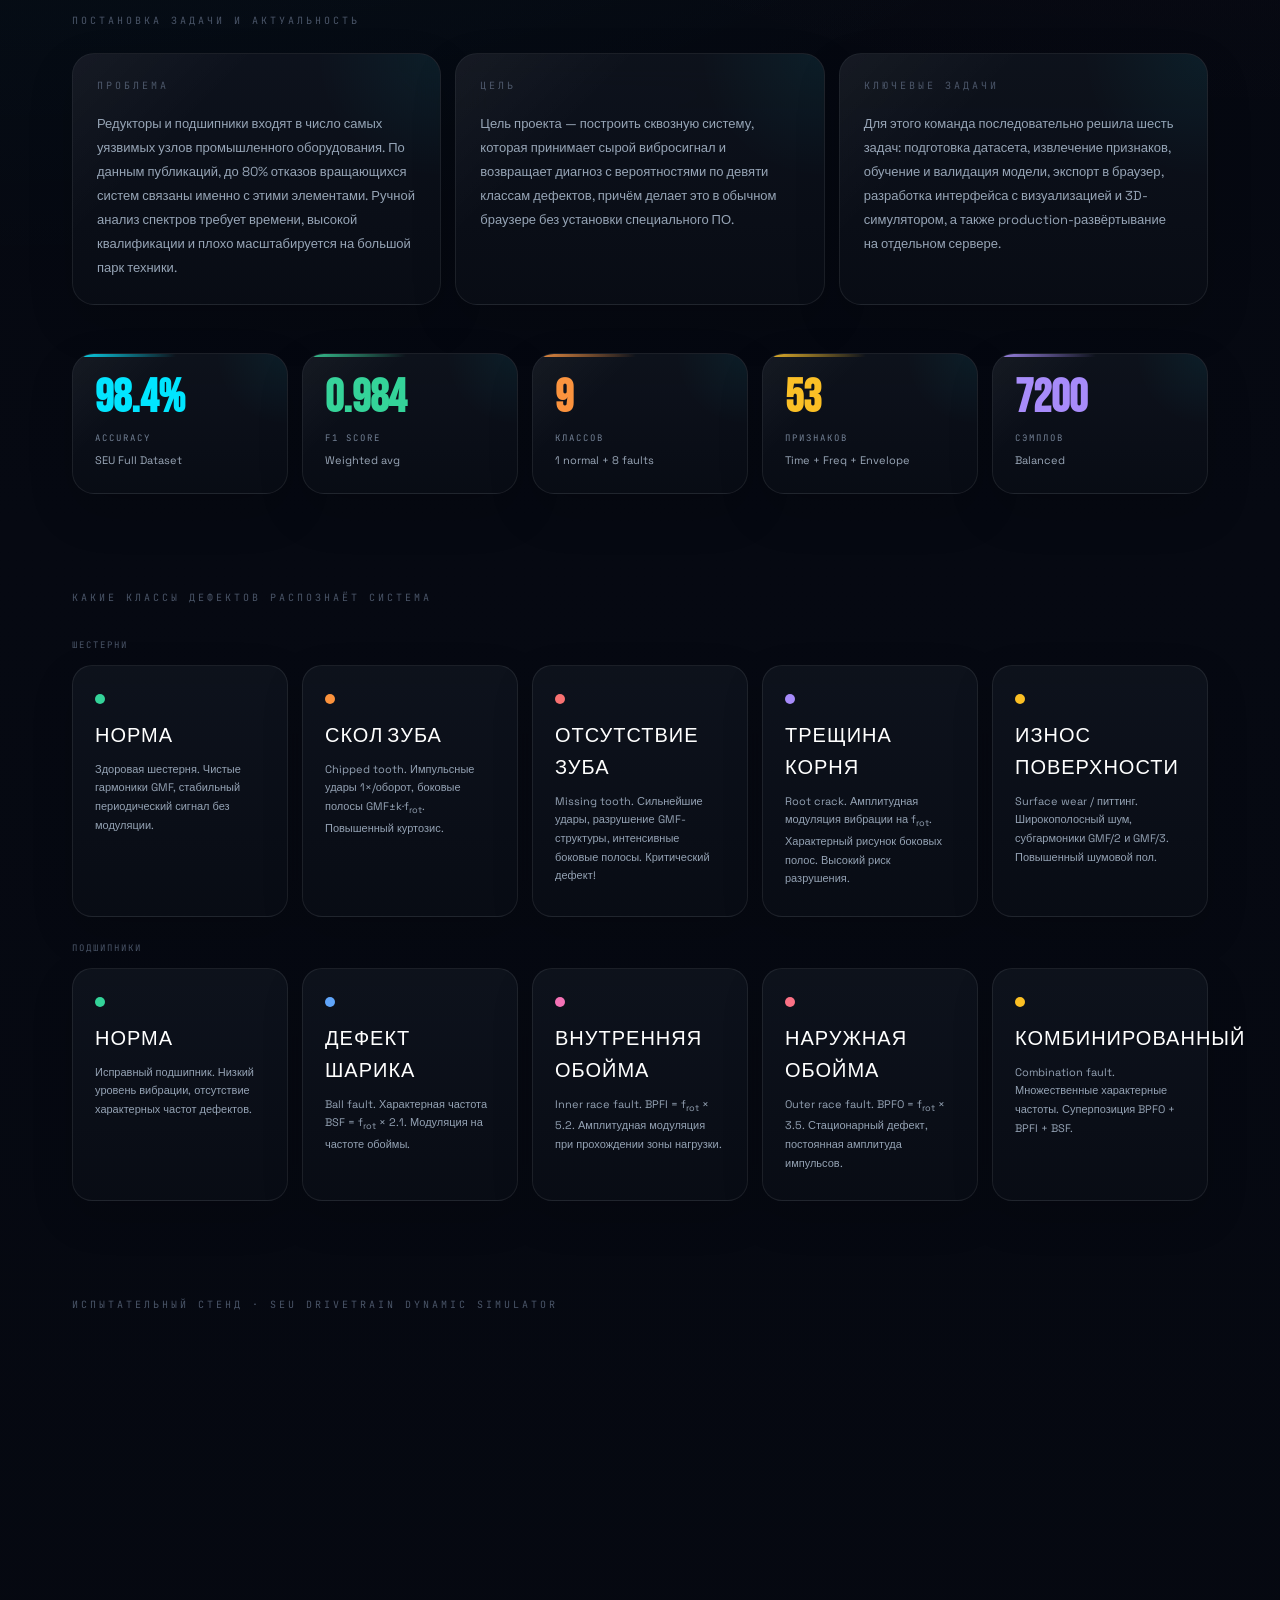
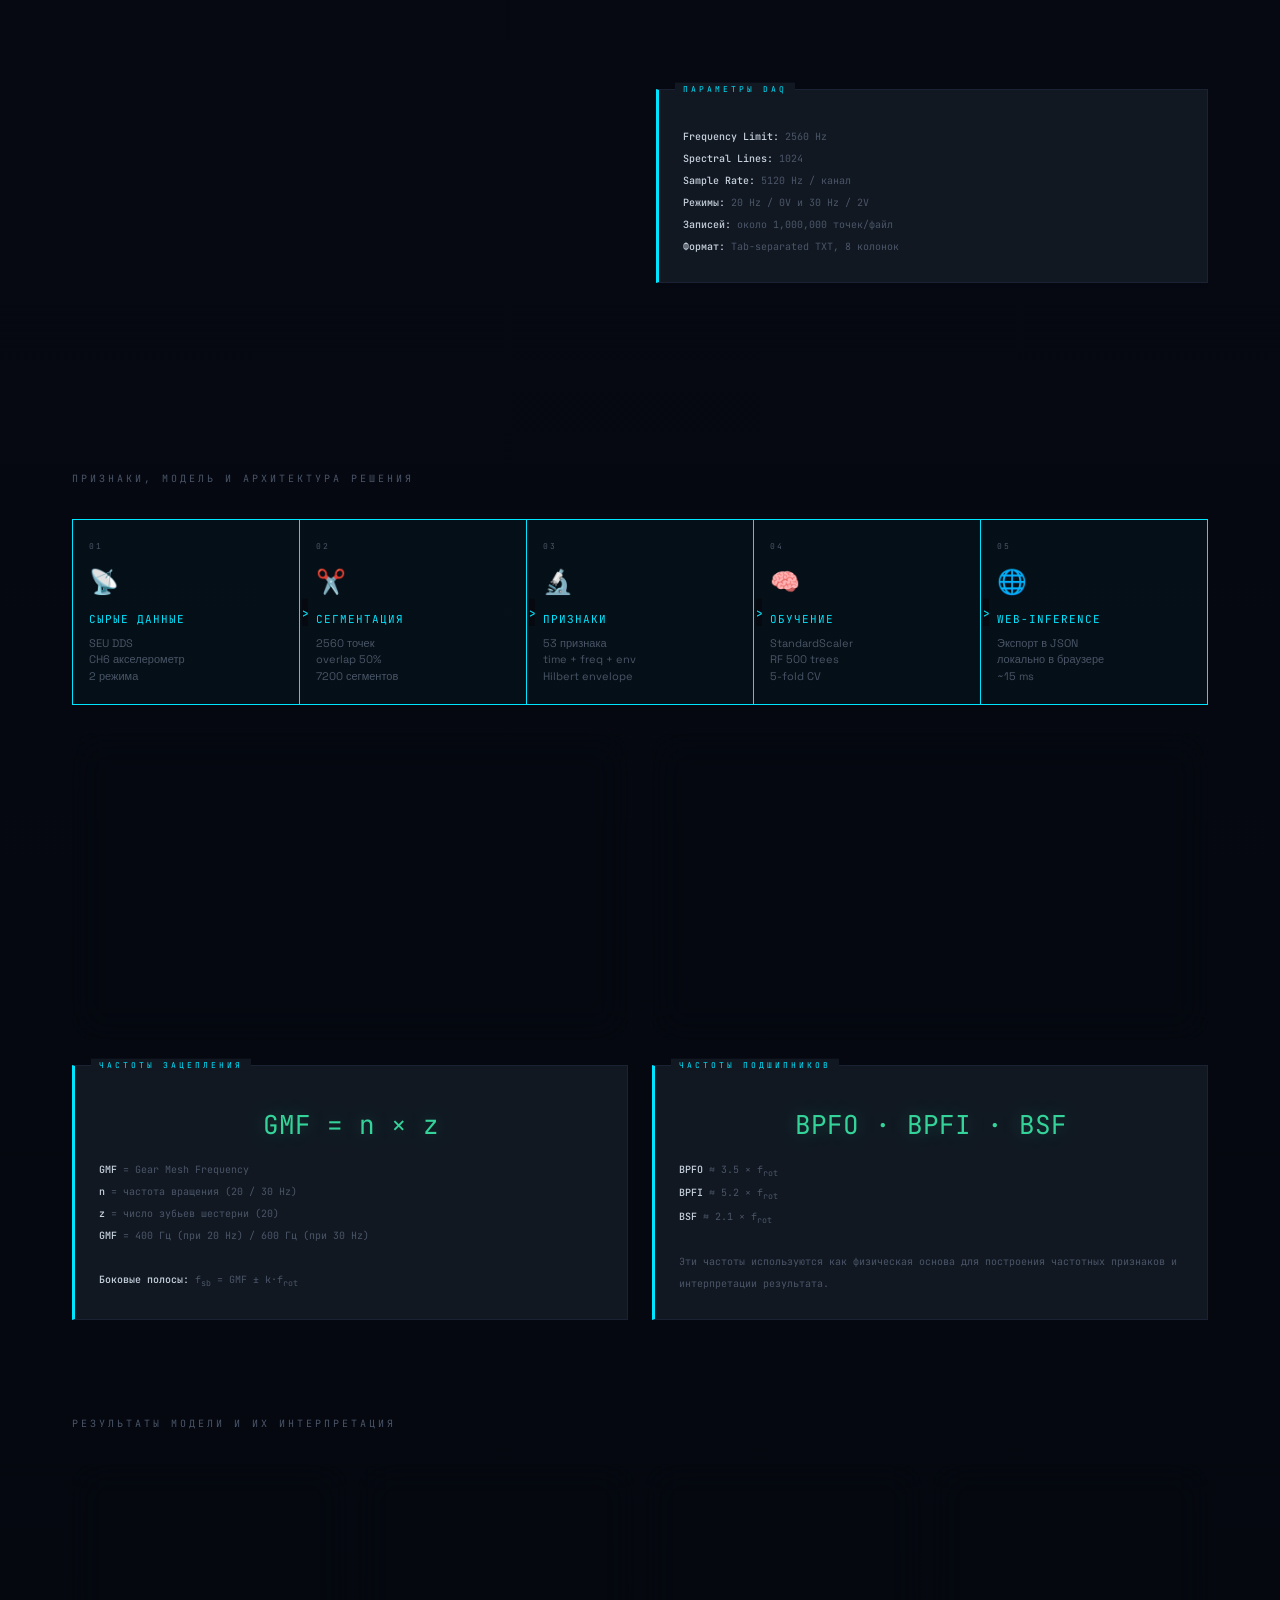
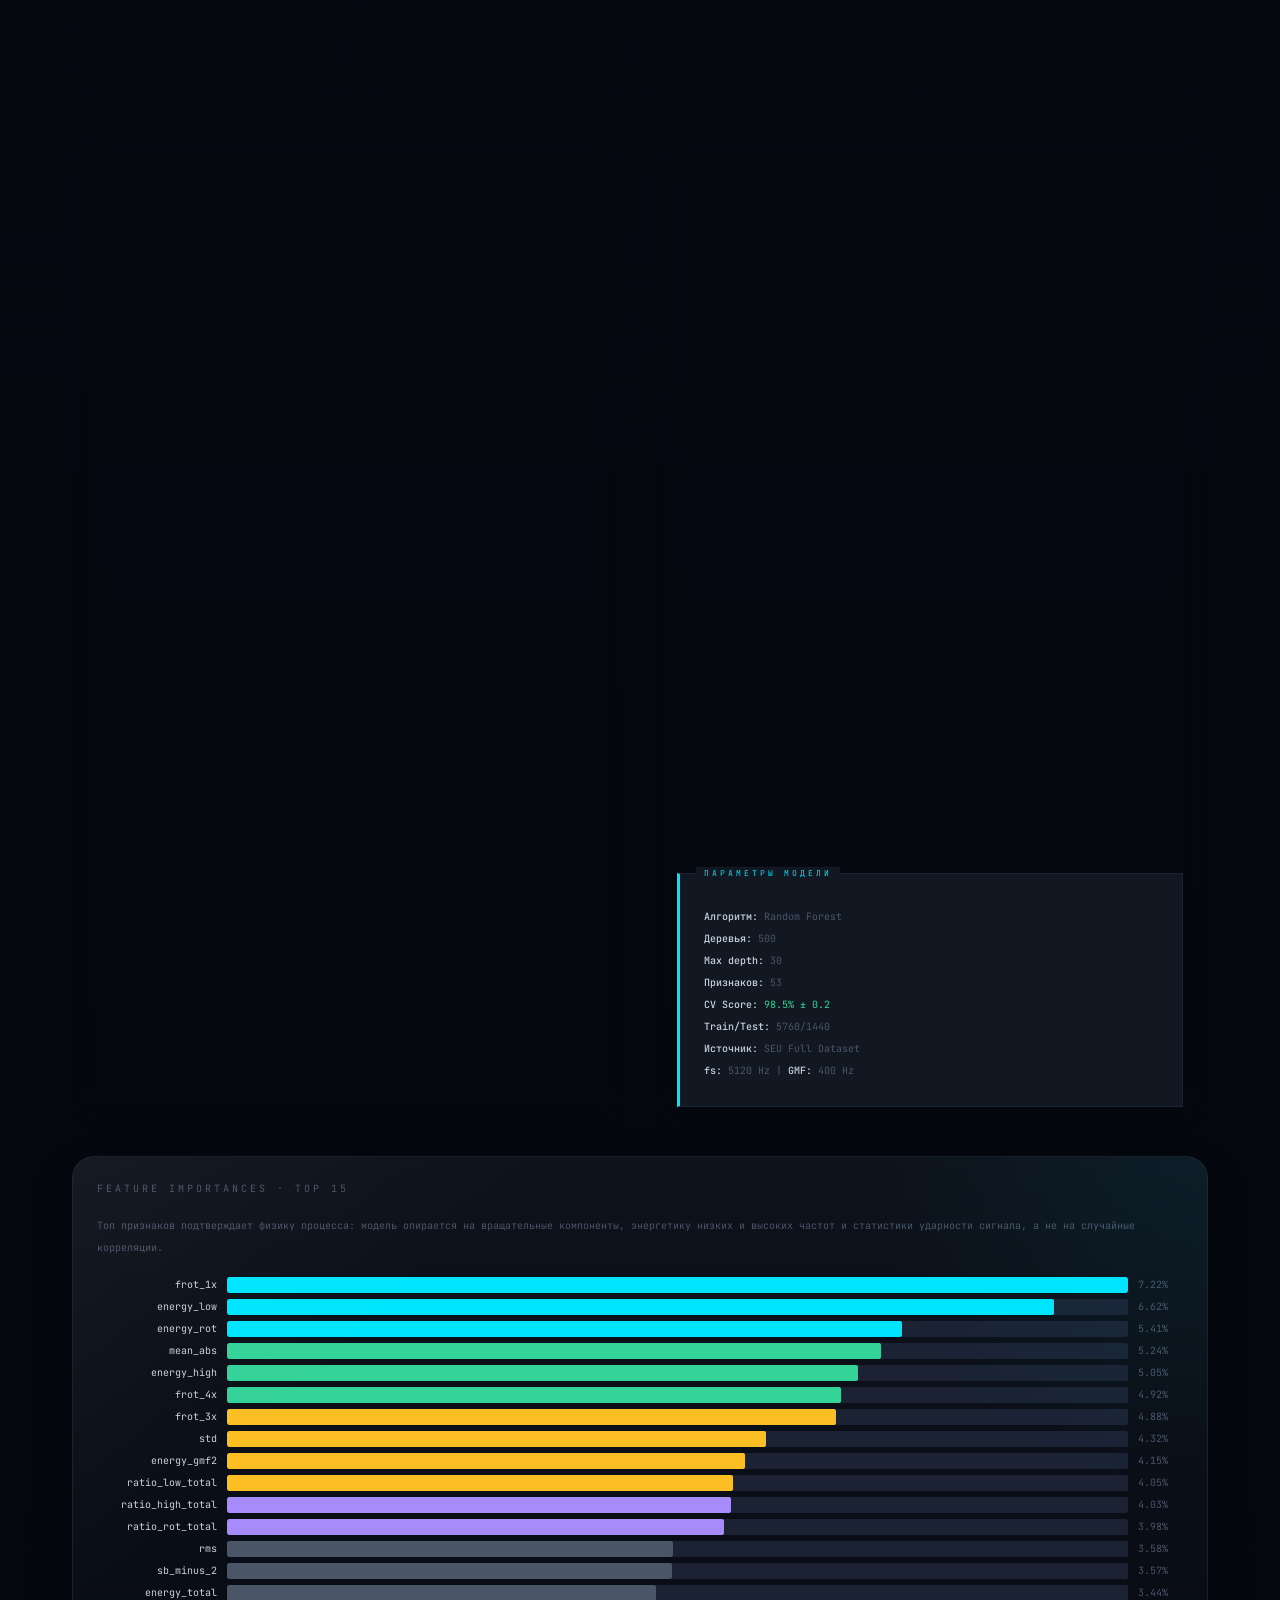
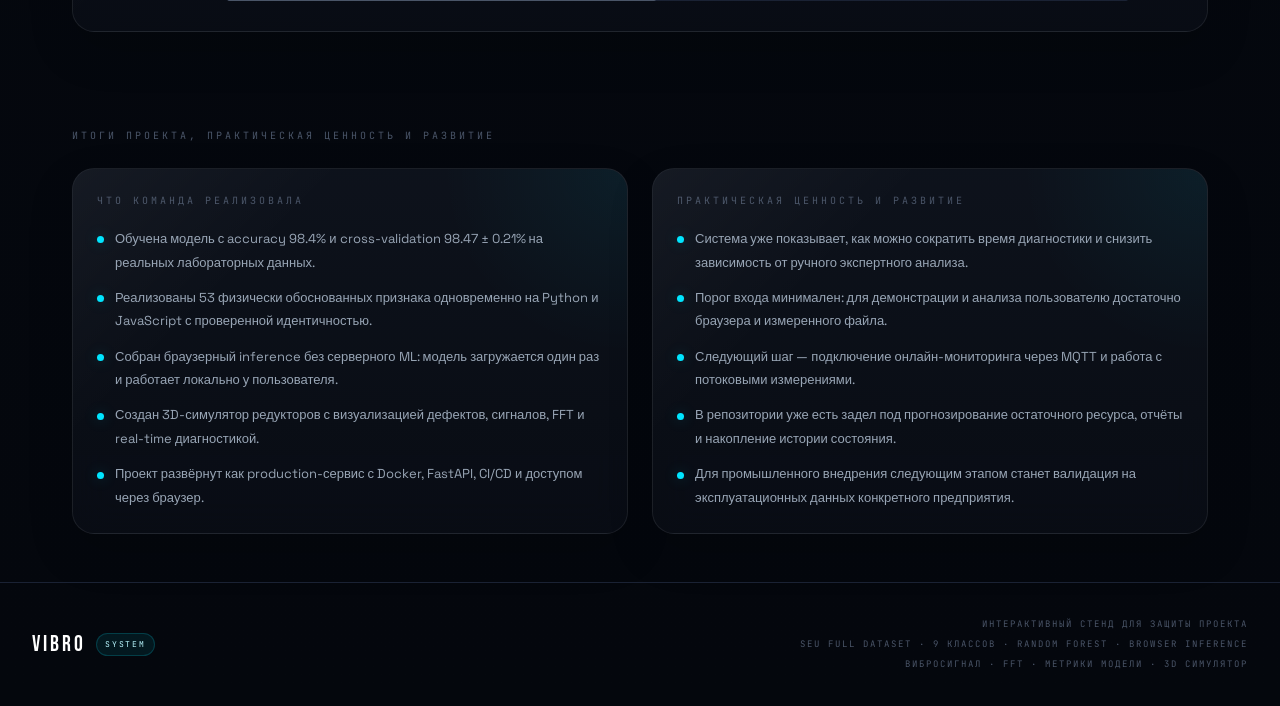
==== commit 864b9985: "feat: refine cinematic analysis and profile layout" ====
--- a/web/index.html
+++ b/web/index.html
@@ -13,7 +13,7 @@
   <meta name="theme-color" content="#060a12">
   <link rel="icon" type="image/svg+xml" href="favicon.svg">
   <title>Vibro — Система вибродиагностики</title>
-  <link rel="stylesheet" href="css/style.css?v=20260416-frontier-ui-16">
+  <link rel="stylesheet" href="css/style.css?v=20260416-cinematic-profile-17">
 </head>
 <body data-mode="defense">
 <a href="#page-home" class="skip-link">Перейти к содержанию</a>
@@ -647,44 +647,53 @@
               <p>Базовый режим, с которого удобно начать сопоставление с дефектными состояниями.</p>
             </button>
           </div>
-        </div>
-      </div>
-
-      <div class="page-compass">
-        <div class="page-compass-copy">
-          <div class="page-compass-kicker">ГДЕ Я СЕЙЧАС</div>
-          <div class="page-compass-title">Анализ — это быстрый сценарий “сигнал → графики → диагноз”</div>
-          <div class="page-compass-note">Здесь можно загрузить свой файл, открыть готовый сценарий, посмотреть графики и сразу получить диагноз.</div>
-        </div>
-        <div class="page-compass-links">
-          <button class="page-compass-link page-compass-link--primary" type="button" onclick="App.goPageSection('diag','uploadZone')">ЗАГРУЗИТЬ ФАЙЛ</button>
-          <button class="page-compass-link" type="button" onclick="App.goPageSection('diag','faultBtns')">ГОТОВЫЕ КЕЙСЫ</button>
-          <button class="page-compass-link" type="button" onclick="App.goPageSection('diag','sigCanvas')">ГРАФИКИ</button>
-          <button class="page-compass-link" type="button" onclick="App.goPageSection('diag','diagResult')">ДИАГНОЗ</button>
-          <button class="page-compass-link" type="button" onclick="goPage('profile')">ПРОФИЛЬ</button>
-        </div>
-      </div>
-
-      <div class="thesis-grid" style="margin-bottom:28px">
-        <div class="card thesis-card">
-          <div class="card-title">1. ВЫБЕРИТЕ РЕЖИМ</div>
-          <p>
-            Можно начать с готового demo-сценария или загрузить собственный файл в формате SEU TXT, WAV, CSV, MAT,
-            NPY или UFF.
-          </p>
-        </div>
-        <div class="card thesis-card">
-          <div class="card-title">2. ПОСМОТРИТЕ СИГНАЛ И FFT</div>
-          <p>
-            Страница показывает временную область, спектр и инженерные подсказки, чтобы результат модели был сразу
-            понятен по самому сигналу.
-          </p>
-        </div>
-        <div class="card thesis-card">
-          <div class="card-title">3. СОХРАНИТЕ В ПРОФИЛЬ</div>
-          <p>
-            Если результат нужно сохранить, сравнить или оставить комментарий, это можно сделать на странице профиля.
-          </p>
+          <div class="diag-director-panel">
+            <div class="diag-director-card">
+              <span class="diag-director-label">ANALYSIS MODE</span>
+              <strong>Live operator desk</strong>
+              <p>Экран построен как одна сцена: выбор сигнала, визуальный анализ и итог модели без лишних переходов.</p>
+            </div>
+            <div class="diag-director-card">
+              <span class="diag-director-label">OUTPUT</span>
+              <strong>Signal + FFT + diagnosis</strong>
+              <p>После запуска кейса пользователь сразу видит, как меняются графики и какой диагноз ставит модель.</p>
+            </div>
+          </div>
+        </div>
+      </div>
+
+      <div class="diag-cinematic-grid">
+        <div class="page-compass page-compass--analysis">
+          <div class="page-compass-copy">
+            <div class="page-compass-kicker">ГДЕ Я СЕЙЧАС</div>
+            <div class="page-compass-title">Анализ — это один связный сценарий от сигнала до инженерного вывода</div>
+            <div class="page-compass-note">Сначала выбираем источник сигнала, затем смотрим временную область и FFT, после этого получаем диагноз и сохраняем результат в рабочий контур.</div>
+          </div>
+          <div class="page-compass-links">
+            <button class="page-compass-link page-compass-link--primary" type="button" onclick="App.goPageSection('diag','uploadZone')">ЗАГРУЗИТЬ ФАЙЛ</button>
+            <button class="page-compass-link" type="button" onclick="App.goPageSection('diag','faultBtns')">ГОТОВЫЕ КЕЙСЫ</button>
+            <button class="page-compass-link" type="button" onclick="App.goPageSection('diag','sigCanvas')">ГРАФИКИ</button>
+            <button class="page-compass-link" type="button" onclick="App.goPageSection('diag','diagResult')">ДИАГНОЗ</button>
+            <button class="page-compass-link" type="button" onclick="goPage('profile')">ПРОФИЛЬ</button>
+          </div>
+        </div>
+
+        <div class="diag-storyboard-grid">
+          <div class="diag-storyboard-card">
+            <div class="card-title">01 · SOURCE</div>
+            <strong>Выбор сценария</strong>
+            <p>Начните с demo-case или загрузите собственный файл в формате SEU TXT, WAV, CSV, MAT, NPY или UFF.</p>
+          </div>
+          <div class="diag-storyboard-card">
+            <div class="card-title">02 · EVIDENCE</div>
+            <strong>Чтение сигнала</strong>
+            <p>Временная область и частотный спектр сразу показывают, какие паттерны лежат за будущим диагнозом модели.</p>
+          </div>
+          <div class="diag-storyboard-card">
+            <div class="card-title">03 · ACTION</div>
+            <strong>Следующий шаг</strong>
+            <p>После диагностики результат можно сохранить в профиль, сравнить с baseline или открыть физическую интерпретацию в 3D.</p>
+          </div>
         </div>
       </div>
 
@@ -698,6 +707,30 @@
             <span class="format-badge">SEU TXT</span><span class="format-badge">WAV</span><span
             class="format-badge">CSV</span><span class="format-badge">MAT</span><span
             class="format-badge">NPY</span><span class="format-badge">UFF</span>
+          </div>
+        </div>
+        <div class="diag-support-panel">
+          <div class="diag-support-card">
+            <div class="card-title">ФОРМАТЫ ИСТОЧНИКОВ</div>
+            <div class="diag-support-list">
+              <span>SEU TXT</span>
+              <span>WAV</span>
+              <span>CSV / TSV</span>
+              <span>MAT / NPY / NPZ</span>
+              <span>UFF / DAT</span>
+            </div>
+          </div>
+          <div class="diag-support-card">
+            <div class="card-title">ЧТО ДЕЛАЕТ СТРАНИЦА</div>
+            <p>Анализ извлекает признаки, строит FFT, подсвечивает evidence и собирает итог диагноза в одном рабочем экране без отдельного backend-ML шага.</p>
+          </div>
+          <div class="diag-support-card">
+            <div class="card-title">ДАЛЬШЕ ПО МАРШРУТУ</div>
+            <div class="diag-support-actions">
+              <button class="page-compass-link page-compass-link--primary" type="button" onclick="App.goPageSection('diag','diagResult')">К ДИАГНОЗУ</button>
+              <button class="page-compass-link" type="button" onclick="goPage('profile')">В ПРОФИЛЬ</button>
+              <a href="simulator.html" class="page-compass-link" style="text-decoration:none;display:inline-flex">В 3D</a>
+            </div>
           </div>
         </div>
       </div>
@@ -795,61 +828,21 @@
 <div id="page-profile" style="display:none">
   <section class="section" style="padding-top:80px">
     <div class="container">
-      <div class="diag-launchpad">
-        <div class="diag-lead">
+      <div class="profile-command-shell">
+        <div class="profile-command-copy">
           <div class="label" style="margin-bottom:8px">Профиль и рабочий кабинет</div>
-          <h2 class="diag-headline">Отдельный кабинет пользователя: история, сравнение, monitoring и рабочие действия</h2>
+          <h2 class="diag-headline">Один кабинет для истории, alert-ов, сравнения и реальных измерений</h2>
           <p class="diag-copy">
-            Здесь собраны вход в аккаунт, журнал сохранённых состояний, формы инженерных комментариев, compare mode,
-            серверные измерения и все действия, которые относятся к персональному рабочему процессу.
+            Здесь живёт весь рабочий контур после анализа: health overview, alert lifecycle, журнал сеансов,
+            baseline-сравнение и серверные raw-записи.
           </p>
-          <div class="diag-chip-row">
-            <span class="diag-chip">аккаунт и сессии</span>
-            <span class="diag-chip">журнал и заметки</span>
-            <span class="diag-chip">сравнение и baseline</span>
-            <span class="diag-chip">серверный мониторинг</span>
-          </div>
-        </div>
-        <div class="diag-presets">
-          <div class="card-title">Что хранится в профиле</div>
-          <div class="preset-grid">
-            <div class="preset-card">
-              <div class="preset-card-top">
-                <strong>Сохранённые сеансы</strong>
-                <span class="hero-scenario-badge">ЖУРНАЛ</span>
-              </div>
-              <p>История диагностических записей с baseline, комментариями инженера и переходами состояний.</p>
-            </div>
-            <div class="preset-card">
-              <div class="preset-card-top">
-                <strong>Лента измерений</strong>
-                <span class="hero-scenario-badge hero-scenario-badge--warning">RAW DATA</span>
-              </div>
-              <p>Реальные файлы и сенсорные записи, сохранённые на сервере для повторного анализа и истории измерений.</p>
-            </div>
-            <div class="preset-card">
-              <div class="preset-card-top">
-                <strong>Режим сравнения</strong>
-                <span class="hero-scenario-badge hero-scenario-badge--critical">EVIDENCE</span>
-              </div>
-              <p>Сравнение эталонной и текущей записи, а также сценариев до и после обслуживания.</p>
-            </div>
-          </div>
-        </div>
-      </div>
-
-      <div class="page-compass">
-        <div class="page-compass-copy">
-          <div class="page-compass-kicker">ЧТО ДЕЛАТЬ ЗДЕСЬ</div>
-          <div class="page-compass-title">Профиль собирает health overview, alert-ы и рабочий контур после анализа</div>
-          <div class="page-compass-note">Сначала посмотрите, какие узлы требуют внимания, затем войдите в аккаунт, сохраняйте сеансы, сравнивайте baseline и текущие записи, оставляйте комментарии инженера и управляйте серверными измерениями.</div>
-        </div>
-        <div class="page-compass-links">
-          <button class="page-compass-link page-compass-link--primary" type="button" onclick="App.goPageSection('profile','profileHealthPanel')">ОБЗОР</button>
+        </div>
+        <div class="profile-command-nav">
+          <button class="page-compass-link page-compass-link--primary" type="button" onclick="App.goPageSection('profile','profileHealthPanel')">HEALTH</button>
+          <button class="page-compass-link" type="button" onclick="App.goPageSection('profile','journalPanel')">ЖУРНАЛ</button>
+          <button class="page-compass-link" type="button" onclick="App.goPageSection('profile','analysisComparePanel')">COMPARE</button>
+          <button class="page-compass-link" type="button" onclick="App.goPageSection('profile','monitoringPanel')">RAW DATA</button>
           <button class="page-compass-link" type="button" onclick="App.goPageSection('profile','authPanel')">АККАУНТ</button>
-          <button class="page-compass-link" type="button" onclick="App.goPageSection('profile','journalPanel')">ЖУРНАЛ</button>
-          <button class="page-compass-link" type="button" onclick="App.goPageSection('profile','analysisComparePanel')">СРАВНЕНИЕ</button>
-          <button class="page-compass-link" type="button" onclick="App.goPageSection('profile','monitoringList')">МОНИТОРИНГ</button>
         </div>
       </div>
 
@@ -906,66 +899,184 @@
         </div>
       </div>
 
-      <div class="workspace-panel workspace-panel--alert-log" id="profileAlertLogPanel">
-        <div class="workspace-panel-head">
-          <div>
-            <div class="card-title">ALERT LIFECYCLE И ACTION LOG</div>
-            <p class="workspace-copy">
-              Для выбранного alert-а можно подтвердить статус, перевести его в работу, закрыть после обслуживания и зафиксировать инженерное действие отдельной записью в журнале событий.
-            </p>
-          </div>
-          <span class="workspace-badge">WORKFLOW</span>
-        </div>
-
-        <div class="profile-alert-log-summary" id="profileAlertLogSummary"></div>
-
-        <form class="profile-alert-log-form" id="profileAlertEventForm">
-          <div class="workspace-form-grid">
-            <label class="workspace-field">
-              <span>Тип события</span>
-              <select id="alertEventTypeInput">
-                <option value="note">Комментарий</option>
-                <option value="acknowledge">Подтверждение</option>
-                <option value="work">Работа по alert-у</option>
-                <option value="resolve">Закрытие</option>
-              </select>
+      <div class="profile-main-grid">
+        <div class="profile-primary-stack">
+          <div class="workspace-panel workspace-panel--journal" id="journalPanel">
+            <div class="workspace-panel-head">
+              <div>
+                <div class="card-title">ЖУРНАЛ СОСТОЯНИЙ</div>
+                <p class="workspace-copy">
+                  Здесь фиксируются диагностические сеансы: состояние узла, комментарии инженера, baseline и переходы между стадиями.
+                </p>
+              </div>
+              <div class="workspace-stats" id="historyStats"></div>
+            </div>
+
+            <div class="workspace-form-grid workspace-form-grid--journal">
+              <label class="workspace-field">
+                <span>Узел / источник</span>
+                <input type="text" id="assetNameInput" placeholder="Gearbox A-01">
+              </label>
+              <label class="workspace-field">
+                <span>Стадия состояния</span>
+                <select id="sessionStateInput">
+                  <option value="healthy">Healthy</option>
+                  <option value="warning">Warning</option>
+                  <option value="service">Service</option>
+                  <option value="after_maintenance">After maintenance</option>
+                </select>
+              </label>
+              <label class="workspace-field">
+                <span>Статус работы</span>
+                <select id="workStatusInput">
+                  <option value="observe">Наблюдать</option>
+                  <option value="inspect">Проверить</option>
+                  <option value="repair">Ремонт</option>
+                  <option value="replaced">Заменено</option>
+                </select>
+              </label>
+            </div>
+
+            <label class="workspace-field workspace-field--stacked">
+              <span>Комментарий к записи</span>
+              <textarea id="sessionNoteInput" rows="3" placeholder="Например: зафиксирован рост ударных импульсов, нужна повторная проверка после обслуживания."></textarea>
             </label>
-            <label class="workspace-field">
-              <span>Следующий статус</span>
-              <select id="alertNextStatusInput">
-                <option value="">Без смены статуса</option>
-                <option value="new">New</option>
-                <option value="acknowledged">Acknowledged</option>
-                <option value="in_progress">In progress</option>
-                <option value="resolved">Resolved</option>
-              </select>
-            </label>
-          </div>
-          <label class="workspace-field workspace-field--stacked">
-            <span>Комментарий инженера / выполненное действие</span>
-            <textarea id="alertEventMessageInput" rows="3" placeholder="Например: alert подтверждён, узел отправлен в ремонт, назначена контрольная проверка после обслуживания."></textarea>
-          </label>
-          <div class="workspace-actions">
-            <button class="btn btn-primary" type="submit" id="alertEventSubmitBtn">СОХРАНИТЬ СОБЫТИЕ</button>
-            <button class="btn" type="button" id="alertOpenCompareBtn">ОТКРЫТЬ СРАВНЕНИЕ</button>
-            <button class="btn" type="button" id="alertOpenJournalBtn">К ЖУРНАЛУ</button>
-          </div>
-        </form>
-
-        <div class="workspace-empty" id="profileAlertLogEmpty">
-          Выберите alert из списка выше, чтобы увидеть его lifecycle и историю действий.
-        </div>
-        <div class="profile-alert-event-list" id="profileAlertEventList"></div>
-      </div>
-
-      <div class="workspace-grid">
-        <div class="workspace-panel workspace-panel--profile" id="authPanel">
+
+            <div class="workspace-form-grid workspace-form-grid--journal workspace-form-grid--notes">
+              <label class="workspace-field">
+                <span>Почему принято решение</span>
+                <textarea id="engineerReasonInput" rows="4" placeholder="Например: рост ударных импульсов и боковых полос вокруг GMF подтверждает переход в warning-stage."></textarea>
+              </label>
+              <label class="workspace-field">
+                <span>Что сделано дальше</span>
+                <textarea id="actionTakenInput" rows="4" placeholder="Например: назначен осмотр, выполнен ремонт, узел переведён в after maintenance."></textarea>
+              </label>
+            </div>
+
+            <div class="workspace-capture" id="captureSummary">
+              Запустите анализ, затем сохраните текущий результат в журнал состояний.
+            </div>
+
+            <div class="workspace-empty" id="historyEmpty">
+              История пока пуста. Первая сохранённая запись появится здесь и станет базой для сравнения состояний.
+            </div>
+            <div class="history-list" id="historyList"></div>
+
+          </div>
+
+          <div class="analysis-compare-panel" id="analysisComparePanel">
+            <div class="workspace-panel-head">
+              <div>
+                <div class="card-title">РЕЖИМ СРАВНЕНИЯ</div>
+                <p class="workspace-copy">Сравнение текущего анализа, эталонной записи и контрольных проверок после обслуживания.</p>
+              </div>
+              <span class="workspace-badge">EVIDENCE</span>
+            </div>
+            <div class="workspace-form-grid analysis-compare-grid">
+              <label class="workspace-field">
+                <span>Узел</span>
+                <select id="analysisCompareAssetSelect"></select>
+              </label>
+              <label class="workspace-field">
+                <span>Режим сравнения</span>
+                <select id="analysisCompareModeSelect">
+                  <option value="baseline_current">Эталон vs текущий анализ</option>
+                  <option value="baseline_saved">Эталон vs сохранённый сеанс</option>
+                  <option value="before_after">До vs после обслуживания</option>
+                </select>
+              </label>
+              <label class="workspace-field">
+                <span>Эталон</span>
+                <select id="analysisCompareReferenceSelect"></select>
+              </label>
+              <label class="workspace-field">
+                <span>Сравниваемая запись</span>
+                <select id="analysisCompareTargetSelect"></select>
+              </label>
+            </div>
+            <div class="analysis-compare-chip-row">
+              <button class="analysis-compare-chip" type="button" data-analysis-compare-preset="baseline_current">ЭТАЛОН VS ТЕКУЩИЙ</button>
+              <button class="analysis-compare-chip" type="button" data-analysis-compare-preset="baseline_saved">ЭТАЛОН VS ДЕФЕКТ</button>
+              <button class="analysis-compare-chip" type="button" data-analysis-compare-preset="before_after">ДО VS ПОСЛЕ</button>
+            </div>
+            <div class="analysis-compare-summary" id="analysisCompareSummary"></div>
+          </div>
+
+          <div class="workspace-panel monitoring-panel" id="monitoringPanel">
+            <div class="workspace-panel-head">
+              <div>
+                <div class="card-title">ЖУРНАЛ ИЗМЕРЕНИЙ</div>
+                <p class="workspace-copy">Реальные файлы и сенсорные записи, которые можно повторно открыть на странице анализа и использовать как основу для сравнения.</p>
+              </div>
+              <span class="workspace-badge">RAW DATA</span>
+            </div>
+            <div class="workspace-stats" id="monitoringStats"></div>
+            <div class="workspace-empty" id="monitoringEmpty">
+              После входа в аккаунт можно загружать реальные файлы и открывать их снова на странице анализа.
+            </div>
+            <div class="monitoring-list" id="monitoringList"></div>
+          </div>
+        </div>
+
+        <div class="profile-secondary-stack">
+          <div class="workspace-panel workspace-panel--alert-log" id="profileAlertLogPanel">
+            <div class="workspace-panel-head">
+              <div>
+                <div class="card-title">ALERT LIFECYCLE И ACTION LOG</div>
+                <p class="workspace-copy">
+                  Для выбранного alert-а можно подтвердить статус, перевести его в работу, закрыть после обслуживания и зафиксировать инженерное действие отдельной записью.
+                </p>
+              </div>
+              <span class="workspace-badge">WORKFLOW</span>
+            </div>
+
+            <div class="profile-alert-log-summary" id="profileAlertLogSummary"></div>
+
+            <form class="profile-alert-log-form" id="profileAlertEventForm">
+              <div class="workspace-form-grid">
+                <label class="workspace-field">
+                  <span>Тип события</span>
+                  <select id="alertEventTypeInput">
+                    <option value="note">Комментарий</option>
+                    <option value="acknowledge">Подтверждение</option>
+                    <option value="work">Работа по alert-у</option>
+                    <option value="resolve">Закрытие</option>
+                  </select>
+                </label>
+                <label class="workspace-field">
+                  <span>Следующий статус</span>
+                  <select id="alertNextStatusInput">
+                    <option value="">Без смены статуса</option>
+                    <option value="new">New</option>
+                    <option value="acknowledged">Acknowledged</option>
+                    <option value="in_progress">In progress</option>
+                    <option value="resolved">Resolved</option>
+                  </select>
+                </label>
+              </div>
+              <label class="workspace-field workspace-field--stacked">
+                <span>Комментарий инженера / выполненное действие</span>
+                <textarea id="alertEventMessageInput" rows="3" placeholder="Например: alert подтверждён, узел отправлен в ремонт, назначена контрольная проверка после обслуживания."></textarea>
+              </label>
+              <div class="workspace-actions">
+                <button class="btn btn-primary" type="submit" id="alertEventSubmitBtn">СОХРАНИТЬ СОБЫТИЕ</button>
+                <button class="btn" type="button" id="alertOpenCompareBtn">ОТКРЫТЬ СРАВНЕНИЕ</button>
+                <button class="btn" type="button" id="alertOpenJournalBtn">К ЖУРНАЛУ</button>
+              </div>
+            </form>
+
+            <div class="workspace-empty" id="profileAlertLogEmpty">
+              Выберите alert из списка выше, чтобы увидеть его lifecycle и историю действий.
+            </div>
+            <div class="profile-alert-event-list" id="profileAlertEventList"></div>
+          </div>
+
+          <div class="workspace-panel workspace-panel--profile" id="authPanel">
           <div class="workspace-panel-head">
             <div>
               <div class="card-title">СЕРВЕРНЫЙ КАБИНЕТ</div>
               <p class="workspace-copy">
-                Реальные пользователи, серверные сессии и история диагностических записей живут в общей базе данных.
-                Вход выполняется по email и паролю, а старые локальные сеансы можно импортировать в новый контур.
+                Пользовательская сессия, импорт старых браузерных записей и вход в общий серверный контур диагностики.
               </p>
             </div>
             <span class="workspace-badge">FASTAPI</span>
@@ -996,122 +1107,7 @@
 
           <div class="workspace-summary" id="authSummary"></div>
         </div>
-
-        <div class="workspace-panel workspace-panel--journal" id="journalPanel">
-          <div class="workspace-panel-head">
-            <div>
-              <div class="card-title">ЖУРНАЛ СОСТОЯНИЙ</div>
-              <p class="workspace-copy">
-                После анализа можно сохранить запись как диагностический сеанс: название узла, статус, комментарий и результат модели.
-              </p>
-            </div>
-            <div class="workspace-stats" id="historyStats"></div>
-          </div>
-
-          <div class="workspace-form-grid workspace-form-grid--journal">
-            <label class="workspace-field">
-              <span>Узел / источник</span>
-              <input type="text" id="assetNameInput" placeholder="Gearbox A-01">
-            </label>
-            <label class="workspace-field">
-              <span>Стадия состояния</span>
-              <select id="sessionStateInput">
-                <option value="healthy">Healthy</option>
-                <option value="warning">Warning</option>
-                <option value="service">Service</option>
-                <option value="after_maintenance">After maintenance</option>
-              </select>
-            </label>
-            <label class="workspace-field">
-              <span>Статус работы</span>
-              <select id="workStatusInput">
-                <option value="observe">Наблюдать</option>
-                <option value="inspect">Проверить</option>
-                <option value="repair">Ремонт</option>
-                <option value="replaced">Заменено</option>
-              </select>
-            </label>
-          </div>
-
-          <label class="workspace-field workspace-field--stacked">
-            <span>Комментарий к записи</span>
-            <textarea id="sessionNoteInput" rows="3" placeholder="Например: зафиксирован рост ударных импульсов, нужна повторная проверка после обслуживания."></textarea>
-          </label>
-
-          <div class="workspace-form-grid workspace-form-grid--journal workspace-form-grid--notes">
-            <label class="workspace-field">
-              <span>Почему принято решение</span>
-              <textarea id="engineerReasonInput" rows="4" placeholder="Например: рост ударных импульсов и боковых полос вокруг GMF подтверждает переход в warning-stage."></textarea>
-            </label>
-            <label class="workspace-field">
-              <span>Что сделано дальше</span>
-              <textarea id="actionTakenInput" rows="4" placeholder="Например: назначен осмотр, выполнен ремонт, узел переведён в after maintenance."></textarea>
-            </label>
-          </div>
-
-          <div class="workspace-capture" id="captureSummary">
-            Запустите анализ, затем сохраните текущий результат в журнал состояний.
-          </div>
-
-          <div class="workspace-empty" id="historyEmpty">
-            История пока пуста. Первая сохранённая запись появится здесь и станет базой для сравнения состояний.
-          </div>
-          <div class="history-list" id="historyList"></div>
-
-        </div>
-      </div>
-
-      <div class="analysis-compare-panel" id="analysisComparePanel">
-        <div class="workspace-panel-head">
-          <div>
-            <div class="card-title">РЕЖИМ СРАВНЕНИЯ</div>
-            <p class="workspace-copy">Сравнение текущего анализа, эталонной записи и контрольных проверок после обслуживания.</p>
-          </div>
-          <span class="workspace-badge">EVIDENCE</span>
-        </div>
-        <div class="workspace-form-grid analysis-compare-grid">
-          <label class="workspace-field">
-            <span>Узел</span>
-            <select id="analysisCompareAssetSelect"></select>
-          </label>
-          <label class="workspace-field">
-            <span>Режим сравнения</span>
-            <select id="analysisCompareModeSelect">
-              <option value="baseline_current">Эталон vs текущий анализ</option>
-              <option value="baseline_saved">Эталон vs сохранённый сеанс</option>
-              <option value="before_after">До vs после обслуживания</option>
-            </select>
-          </label>
-          <label class="workspace-field">
-            <span>Эталон</span>
-            <select id="analysisCompareReferenceSelect"></select>
-          </label>
-          <label class="workspace-field">
-            <span>Сравниваемая запись</span>
-            <select id="analysisCompareTargetSelect"></select>
-          </label>
-        </div>
-        <div class="analysis-compare-chip-row">
-          <button class="analysis-compare-chip" type="button" data-analysis-compare-preset="baseline_current">ЭТАЛОН VS ТЕКУЩИЙ</button>
-          <button class="analysis-compare-chip" type="button" data-analysis-compare-preset="baseline_saved">ЭТАЛОН VS ДЕФЕКТ</button>
-          <button class="analysis-compare-chip" type="button" data-analysis-compare-preset="before_after">ДО VS ПОСЛЕ</button>
-        </div>
-        <div class="analysis-compare-summary" id="analysisCompareSummary"></div>
-      </div>
-
-      <div class="workspace-panel monitoring-panel">
-        <div class="workspace-panel-head">
-          <div>
-            <div class="card-title">ЖУРНАЛ ИЗМЕРЕНИЙ</div>
-            <p class="workspace-copy">Серверный журнал реальных файлов и сенсорных записей. Здесь хранятся исходные измерения, которые можно повторно открыть на странице анализа.</p>
-          </div>
-          <span class="workspace-badge">RAW DATA</span>
-        </div>
-        <div class="workspace-stats" id="monitoringStats"></div>
-        <div class="workspace-empty" id="monitoringEmpty">
-          После входа в аккаунт можно загружать реальные файлы и открывать их снова на странице анализа.
-        </div>
-        <div class="monitoring-list" id="monitoringList"></div>
+        </div>
       </div>
     </div>
   </section>
@@ -1570,7 +1566,7 @@
 <script src="js/converter.js?v=20260411-upload-window-fix-9"></script>
 <script src="js/sensor.js?v=20260410-fft-fix"></script>
 <script src="js/viz.js?v=20260410-fft-fix"></script>
-<script src="js/app.js?v=20260416-frontier-ui-16"></script>
+<script src="js/app.js?v=20260416-cinematic-profile-17"></script>
 <!-- Notification toast container -->
 <div id="toastContainer" class="toast-container"></div>
 </body>
--- a/web/css/style.css
+++ b/web/css/style.css
@@ -2158,6 +2158,49 @@
   padding:24px;
 }
 
+.diag-director-panel {
+  display:grid;
+  gap:10px;
+  margin-top:14px;
+}
+
+.diag-director-card,
+.diag-storyboard-card,
+.diag-support-card,
+.profile-command-shell {
+  border-radius:18px;
+  border:1px solid rgba(255,255,255,0.08);
+  background:rgba(255,255,255,0.03);
+  box-shadow:0 14px 34px rgba(0,0,0,0.14);
+}
+
+.diag-director-card {
+  padding:14px 16px;
+}
+
+.diag-director-label {
+  display:block;
+  font-family:var(--mono);
+  font-size:9px;
+  letter-spacing:1.6px;
+  color:var(--muted);
+}
+
+.diag-director-card strong {
+  display:block;
+  margin-top:9px;
+  color:#fff;
+  font-size:15px;
+  line-height:1.45;
+}
+
+.diag-director-card p {
+  margin-top:8px;
+  color:#91a0b3;
+  font-size:12px;
+  line-height:1.7;
+}
+
 .preset-grid {
   display:grid;
   gap:12px;
@@ -2205,6 +2248,83 @@
   grid-template-columns:minmax(0, 1.15fr) minmax(300px, 0.85fr);
   gap:16px;
   align-items:stretch;
+}
+
+.diag-cinematic-grid {
+  display:grid;
+  grid-template-columns:minmax(0, 1.05fr) minmax(320px, 0.95fr);
+  gap:18px;
+  margin-bottom:28px;
+}
+
+.page-compass--analysis {
+  margin-bottom:0;
+}
+
+.diag-storyboard-grid {
+  display:grid;
+  gap:12px;
+}
+
+.diag-storyboard-card {
+  padding:18px;
+}
+
+.diag-storyboard-card strong {
+  display:block;
+  color:#fff;
+  font-size:16px;
+  line-height:1.45;
+}
+
+.diag-storyboard-card p {
+  margin-top:10px;
+  color:#99a8bb;
+  font-size:12px;
+  line-height:1.75;
+}
+
+.diag-support-panel {
+  display:grid;
+  gap:12px;
+}
+
+.diag-support-card {
+  padding:18px;
+}
+
+.diag-support-card p {
+  margin-top:8px;
+  color:#99a8bb;
+  font-size:12px;
+  line-height:1.75;
+}
+
+.diag-support-list {
+  display:flex;
+  flex-wrap:wrap;
+  gap:8px;
+  margin-top:8px;
+}
+
+.diag-support-list span {
+  display:inline-flex;
+  align-items:center;
+  padding:7px 10px;
+  border-radius:999px;
+  border:1px solid rgba(255,255,255,0.08);
+  background:rgba(255,255,255,0.04);
+  color:#d9e5f1;
+  font-family:var(--mono);
+  font-size:10px;
+  letter-spacing:1px;
+}
+
+.diag-support-actions {
+  display:flex;
+  flex-wrap:wrap;
+  gap:10px;
+  margin-top:12px;
 }
 
 .workspace-grid {
@@ -2398,6 +2518,42 @@
   grid-template-columns:minmax(0, 1.15fr) minmax(320px, 0.85fr);
   gap:18px;
   margin-bottom:18px;
+}
+
+.profile-command-shell {
+  display:grid;
+  grid-template-columns:minmax(0, 1.05fr) minmax(300px, 0.95fr);
+  gap:18px;
+  padding:22px 24px;
+  margin-bottom:24px;
+  background:linear-gradient(180deg, rgba(14,19,29,0.95), rgba(9,13,21,0.92));
+}
+
+.profile-command-copy {
+  display:flex;
+  flex-direction:column;
+  gap:10px;
+}
+
+.profile-command-nav {
+  display:flex;
+  flex-wrap:wrap;
+  gap:10px;
+  align-content:flex-start;
+  justify-content:flex-end;
+}
+
+.profile-main-grid {
+  display:grid;
+  grid-template-columns:minmax(0, 1.08fr) minmax(320px, 0.92fr);
+  gap:18px;
+  align-items:start;
+}
+
+.profile-primary-stack,
+.profile-secondary-stack {
+  display:grid;
+  gap:18px;
 }
 
 .profile-health-summary {
@@ -4124,6 +4280,8 @@
 .page-compass,
 .diag-launchpad,
 .profile-health-shell,
+.profile-command-shell,
+.profile-main-grid,
 .workspace-grid {
   gap:22px;
 }
@@ -4203,8 +4361,11 @@
   .script-grid,
   .thesis-grid,
   .diag-launchpad,
+  .diag-cinematic-grid,
   .page-compass,
+  .profile-command-shell,
   .profile-health-shell,
+  .profile-main-grid,
   .assets-hero,
   .fleet-layout,
   .workspace-grid,
@@ -4306,6 +4467,7 @@
   .sales-steps,
   .script-grid,
   .thesis-grid,
+  .diag-storyboard-grid,
   .profile-health-grid,
   .fault-btns,
   .analysis-compare-metrics,
@@ -4389,4 +4551,10 @@
   .logo::after {
     display:none;
   }
-}
+
+  .profile-command-shell,
+  .diag-support-card,
+  .diag-storyboard-card {
+    padding:18px;
+  }
+}
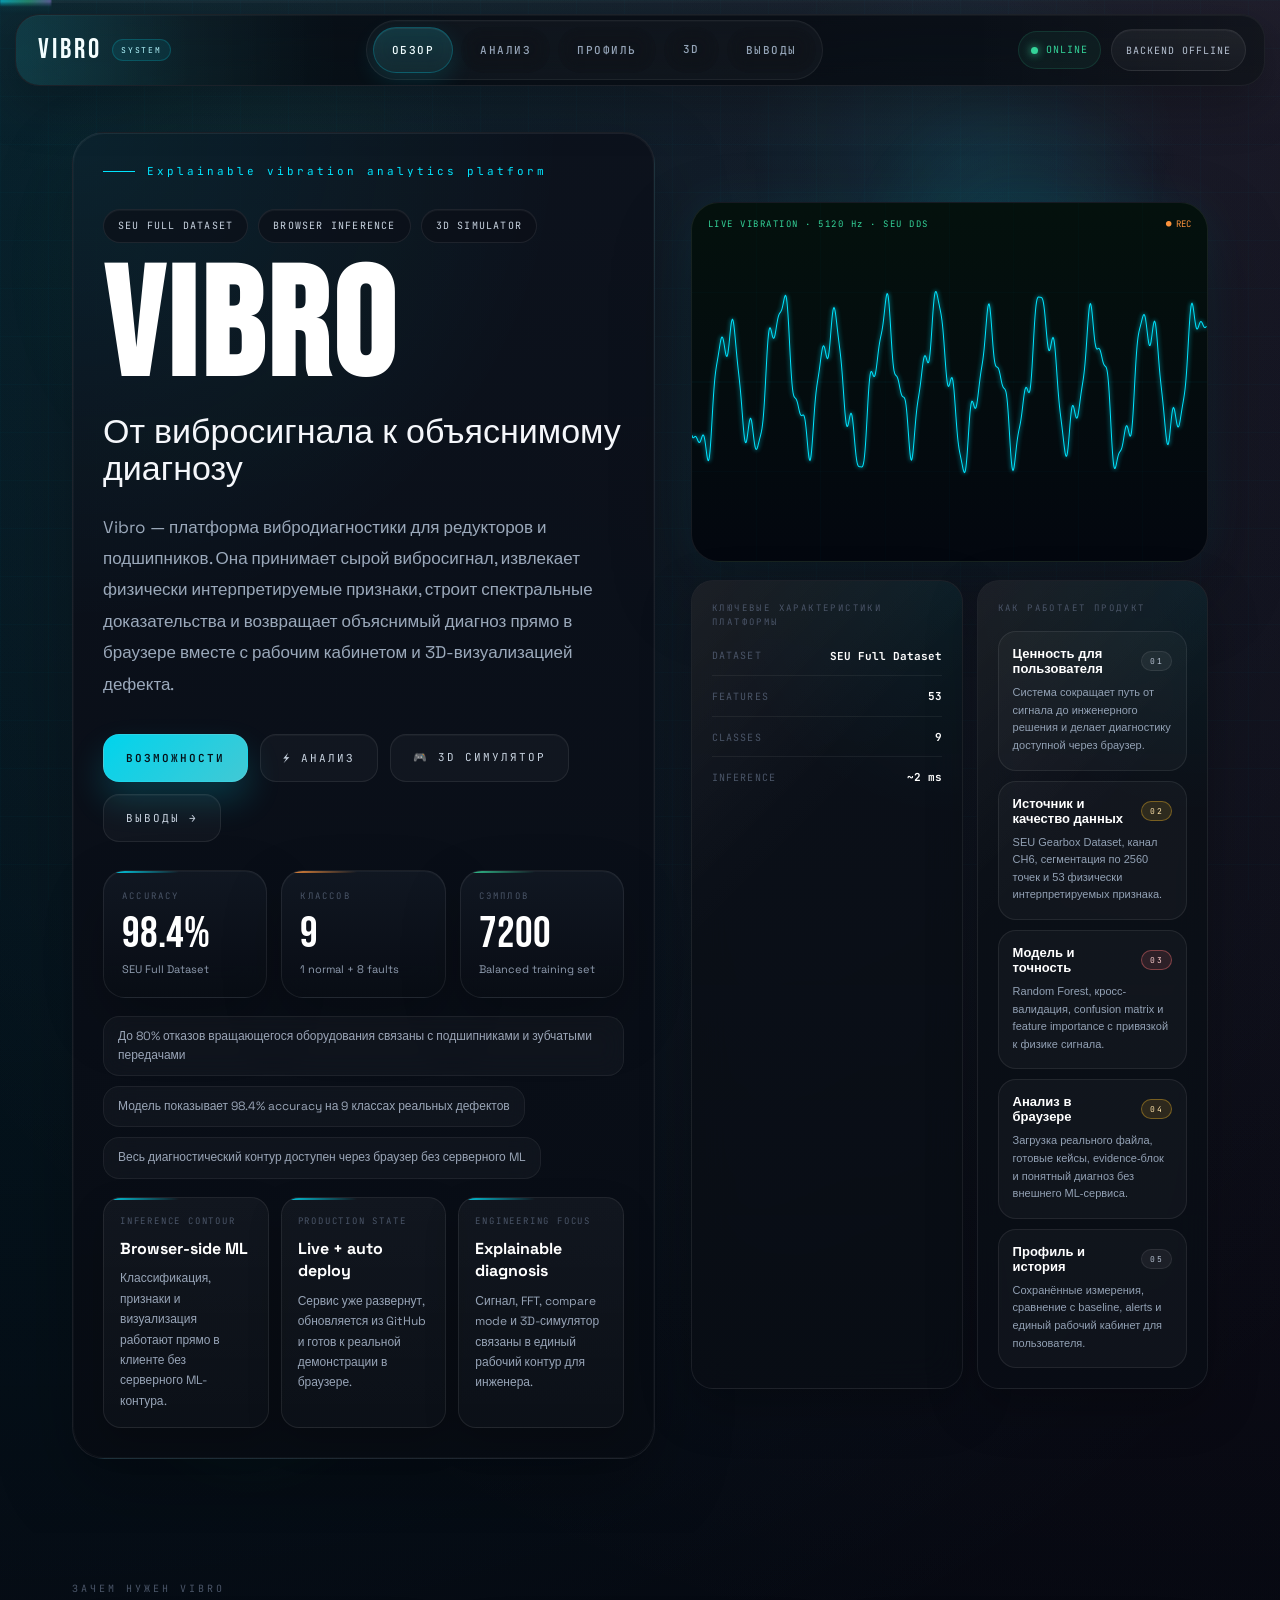
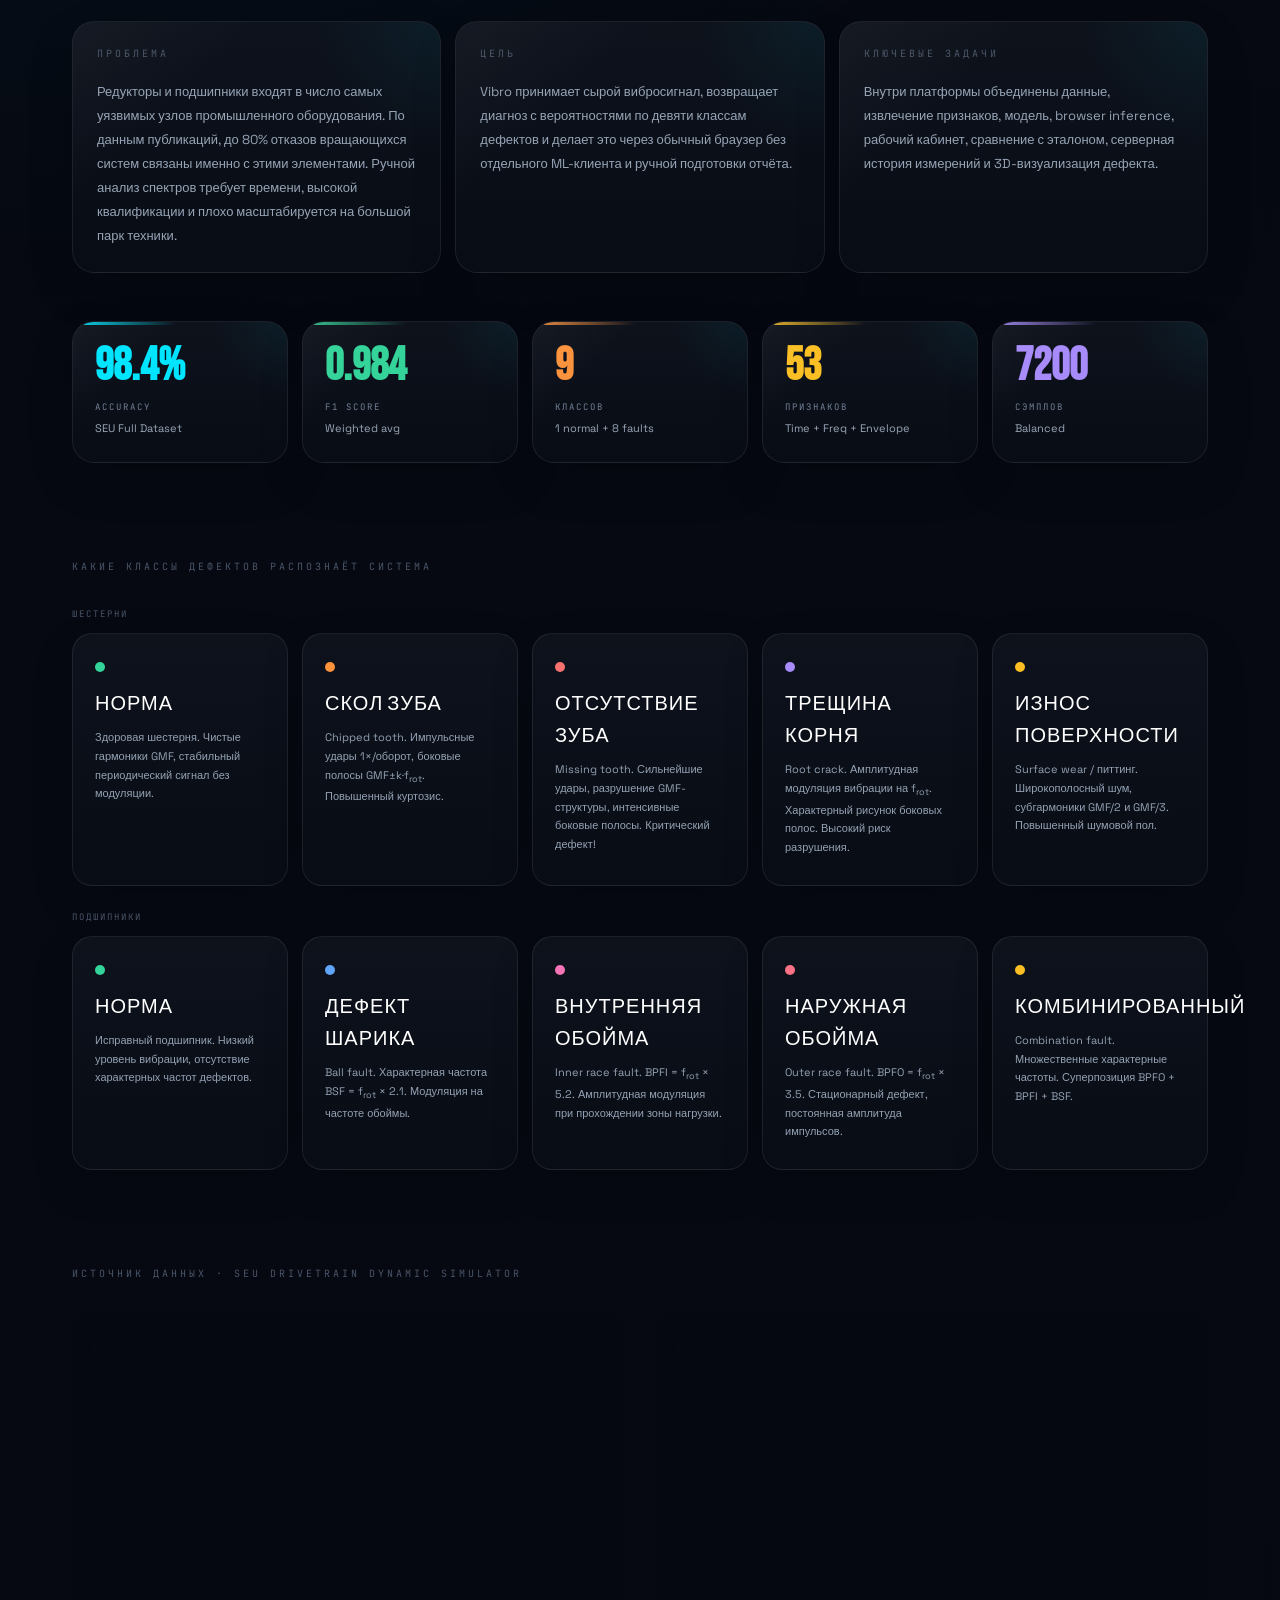
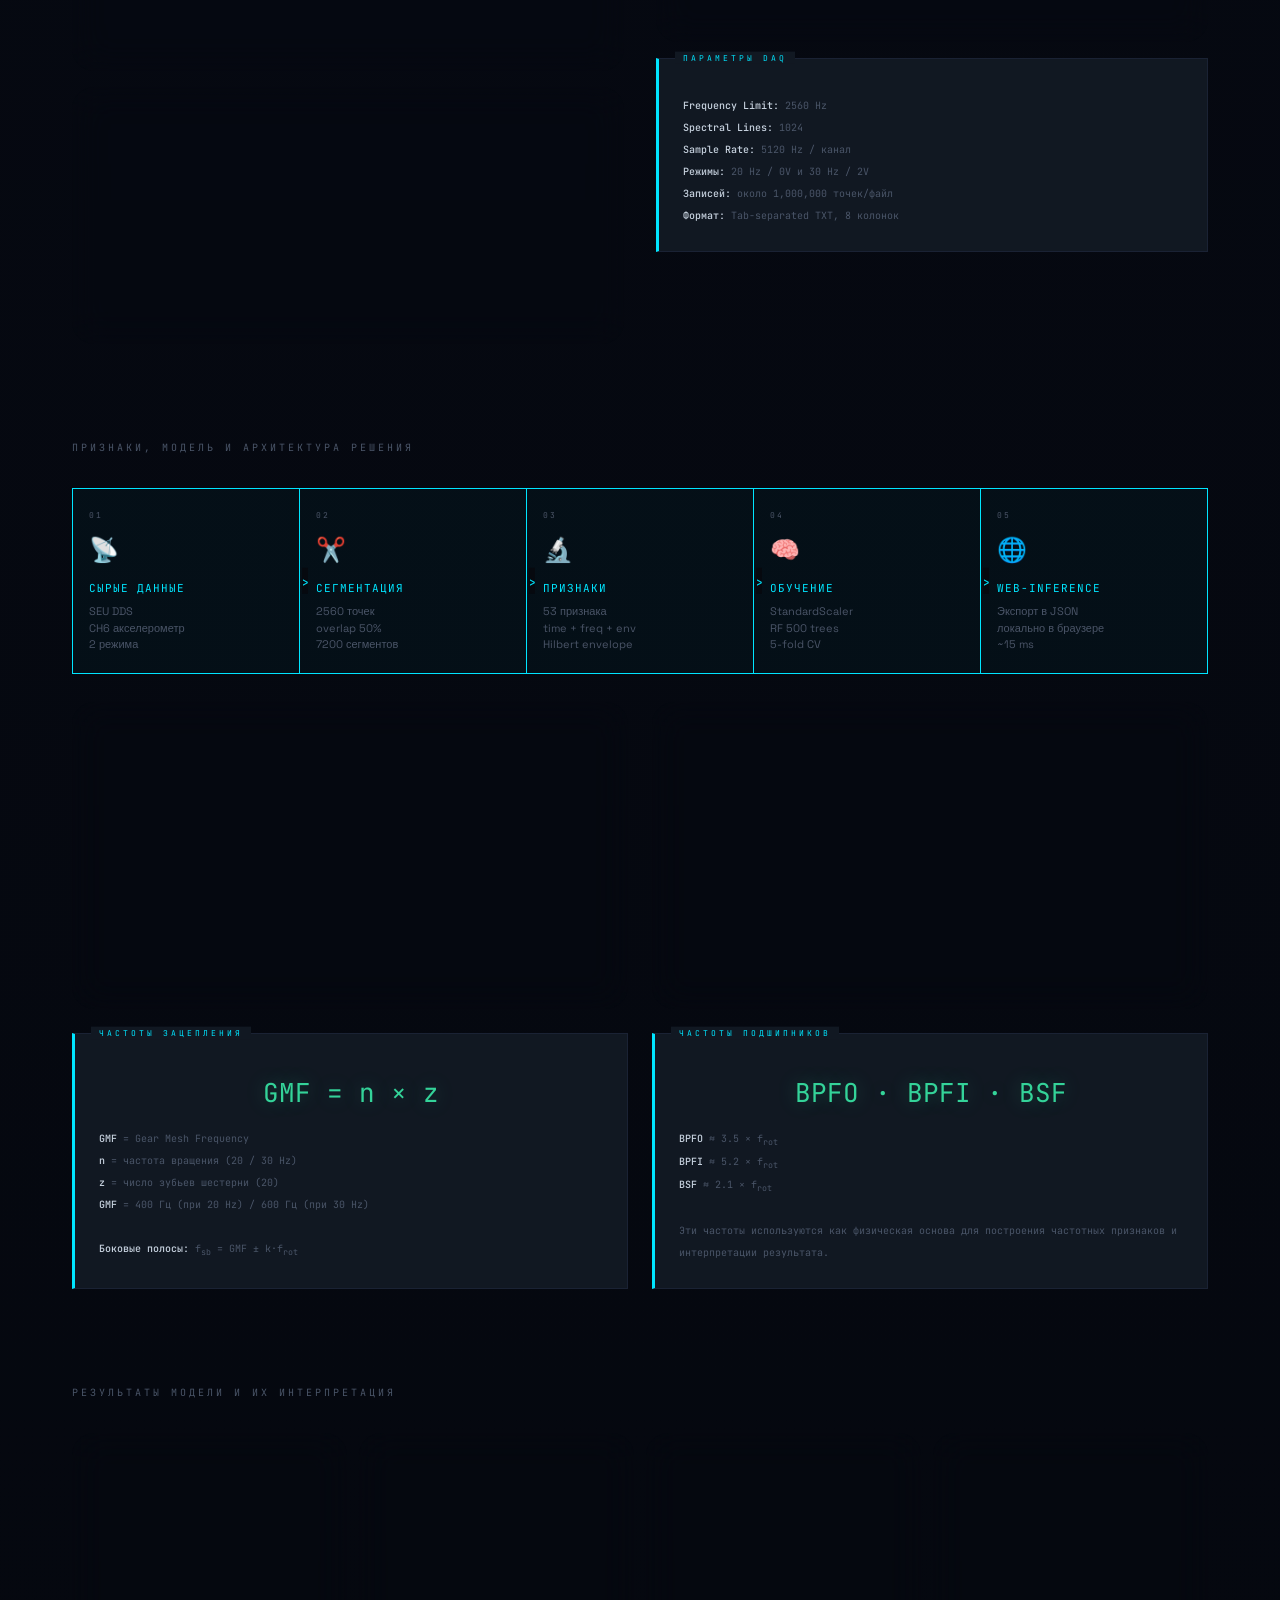
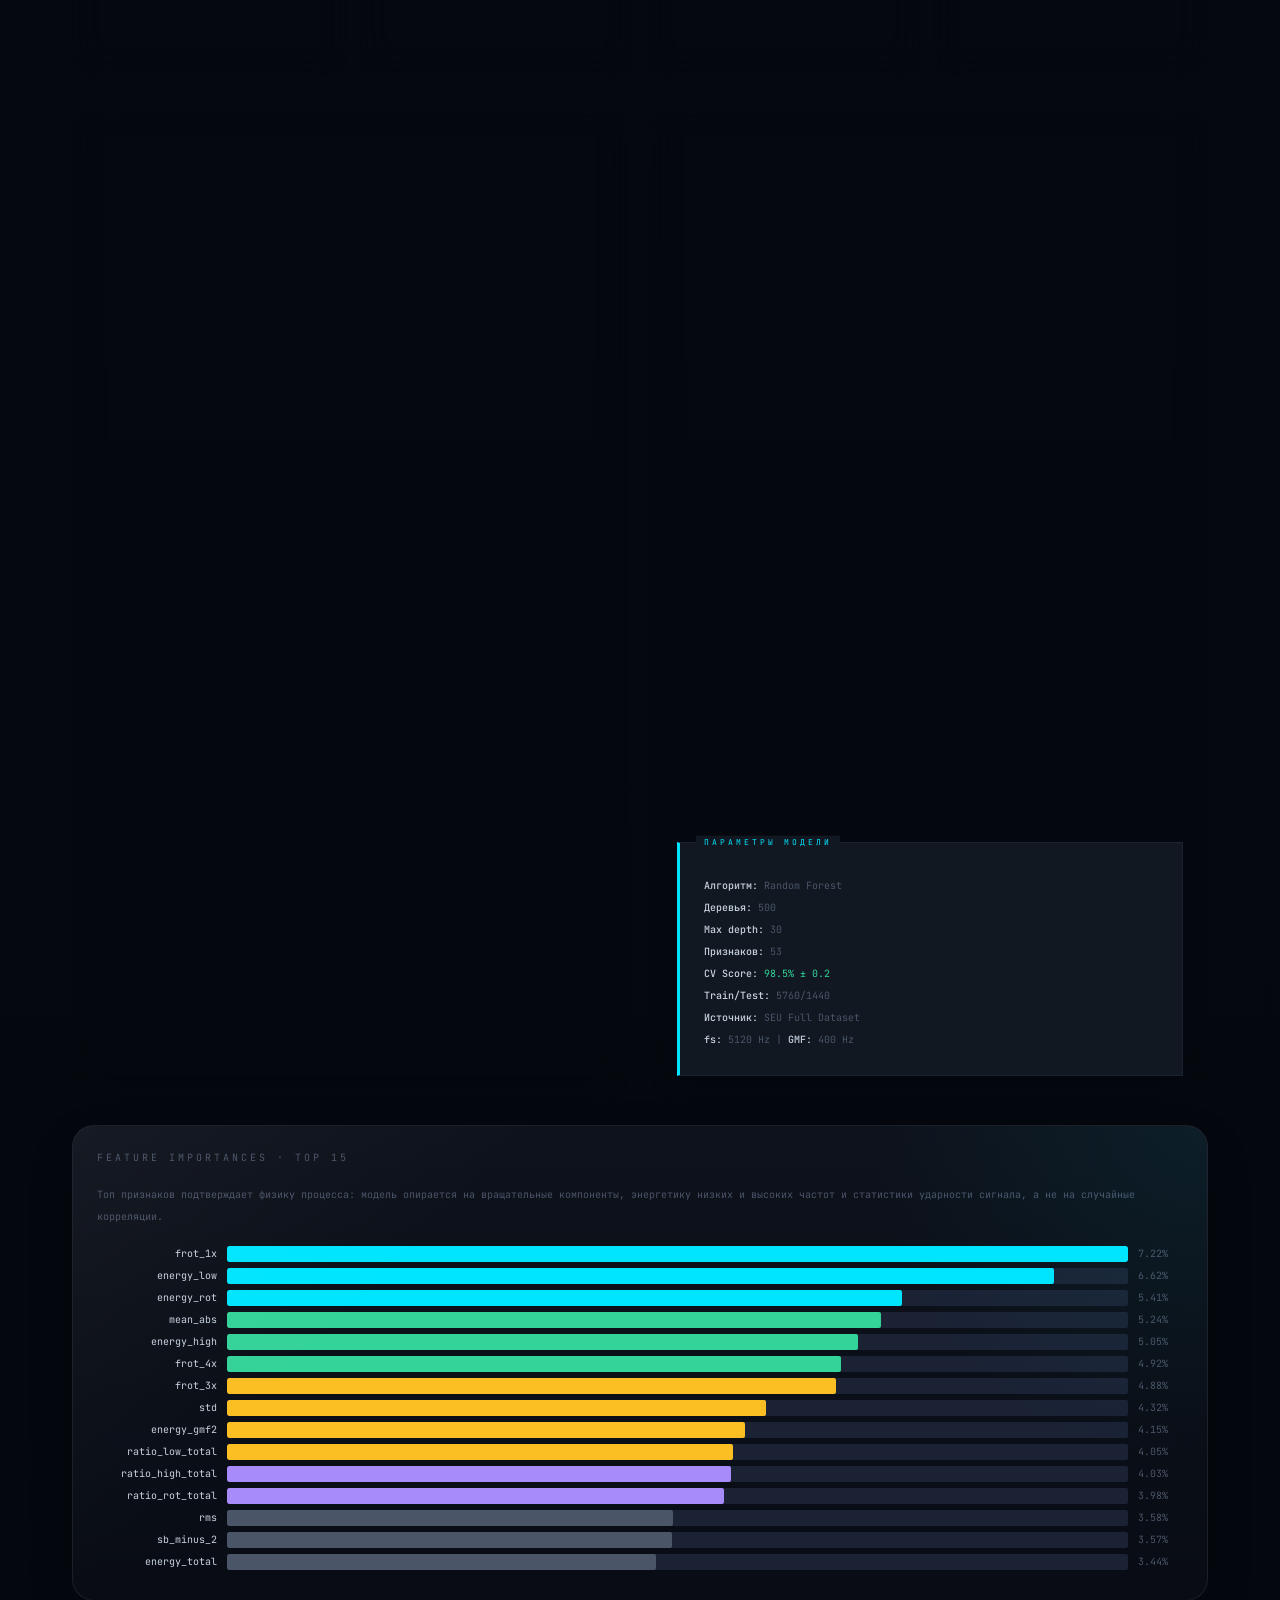
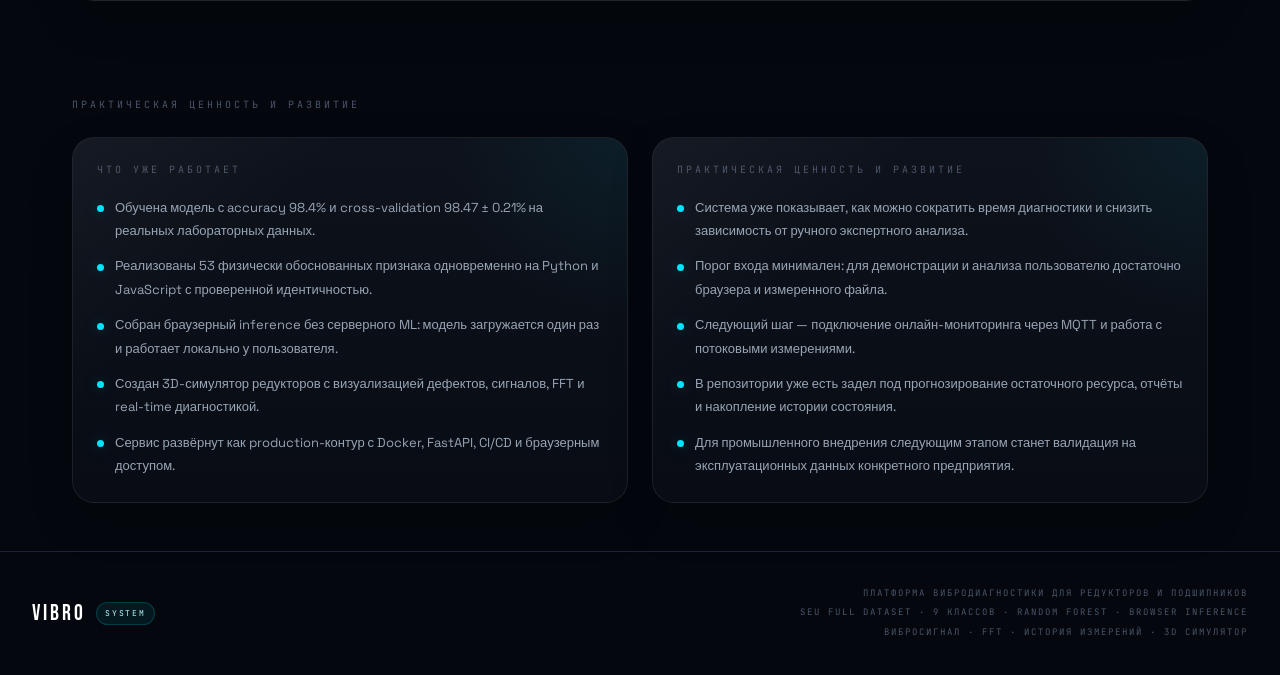
==== commit 0eb20950: "feat: productize user-facing frontend copy" ====
--- a/web/index.html
+++ b/web/index.html
@@ -13,9 +13,9 @@
   <meta name="theme-color" content="#060a12">
   <link rel="icon" type="image/svg+xml" href="favicon.svg">
   <title>Vibro — Система вибродиагностики</title>
-  <link rel="stylesheet" href="css/style.css?v=20260416-cinematic-profile-17">
+  <link rel="stylesheet" href="css/style.css?v=20260417-product-copy-18">
 </head>
-<body data-mode="defense">
+<body data-mode="product">
 <a href="#page-home" class="skip-link">Перейти к содержанию</a>
 <div class="app-progress" aria-hidden="true"><span id="appProgressBar"></span></div>
 
@@ -56,7 +56,7 @@
     <div class="hero-glow hero-glow-b"></div>
     <div class="container hero-grid">
       <div class="hero-copy">
-        <div class="hero-subtitle">Командный проект по ML-вибродиагностике</div>
+        <div class="hero-subtitle">Explainable vibration analytics platform</div>
         <div class="hero-pill-row">
           <span class="hero-pill">SEU full dataset</span>
           <span class="hero-pill">Browser inference</span>
@@ -65,13 +65,12 @@
         <h1 class="hero-title">VIBRO</h1>
         <div class="hero-tagline">От вибросигнала к объяснимому диагнозу</div>
         <p class="hero-desc">
-          Vibro — совместный проект пяти участников: от подготовки размеченного датасета и извлечения
-          физически осмысленных признаков до обучения модели, браузерного inference, 3D-симулятора и production-развёртывания.
-          Цель проекта — автоматически ставить диагноз по сырому вибросигналу с точностью, сравнимой с экспертной,
-          и сделать этот инструмент доступным прямо в браузере.
+          Vibro — платформа вибродиагностики для редукторов и подшипников. Она принимает сырой вибросигнал,
+          извлекает физически интерпретируемые признаки, строит спектральные доказательства и возвращает
+          объяснимый диагноз прямо в браузере вместе с рабочим кабинетом и 3D-визуализацией дефекта.
         </p>
         <div class="hero-actions">
-          <button class="btn btn-primary" onclick="goHomeSection('section-problem')">О ПРОЕКТЕ</button>
+          <button class="btn btn-primary" onclick="goHomeSection('section-problem')">ВОЗМОЖНОСТИ</button>
           <button class="btn" onclick="goPage('diag')">⚡ АНАЛИЗ</button>
           <a href="simulator.html" class="btn" style="text-decoration:none;display:inline-flex;align-items:center">🎮 3D
             СИМУЛЯТОР</a>
@@ -126,7 +125,7 @@
         </div>
         <div class="hero-stage-stack">
           <div class="hero-stage-card">
-            <div class="hero-stage-label">КЛЮЧЕВЫЕ ХАРАКТЕРИСТИКИ СИСТЕМЫ</div>
+            <div class="hero-stage-label">КЛЮЧЕВЫЕ ХАРАКТЕРИСТИКИ ПЛАТФОРМЫ</div>
             <div class="hero-stage-kpis">
               <div class="hero-stage-kpi">
                 <span>DATASET</span>
@@ -147,42 +146,42 @@
             </div>
           </div>
           <div class="hero-stage-card">
-            <div class="hero-stage-label">СТРУКТУРА КОМАНДНОГО ВЫСТУПЛЕНИЯ</div>
+            <div class="hero-stage-label">КАК РАБОТАЕТ ПРОДУКТ</div>
             <div class="hero-scenario-list">
               <button class="hero-scenario" type="button" onclick="goHomeSection('section-problem')">
                 <div class="hero-scenario-top">
-                  <strong>Проблема и цель</strong>
-                  <span class="hero-scenario-badge">1 / 5</span>
+                  <strong>Ценность для пользователя</strong>
+                  <span class="hero-scenario-badge">01</span>
                 </div>
-                <p>Почему вибродиагностика редукторов важна и какую задачу решает Vibro.</p>
+                <p>Система сокращает путь от сигнала до инженерного решения и делает диагностику доступной через браузер.</p>
               </button>
               <button class="hero-scenario" type="button" onclick="goHomeSection('section-dataset')">
                 <div class="hero-scenario-top">
-                  <strong>Датасет и признаки</strong>
-                  <span class="hero-scenario-badge hero-scenario-badge--warning">2 / 5</span>
+                  <strong>Источник и качество данных</strong>
+                  <span class="hero-scenario-badge hero-scenario-badge--warning">02</span>
                 </div>
-                <p>SEU Gearbox Dataset, канал CH6, сегментация по 2560 точек и 53 физически осмысленных признака.</p>
+                <p>SEU Gearbox Dataset, канал CH6, сегментация по 2560 точек и 53 физически интерпретируемых признака.</p>
               </button>
               <button class="hero-scenario" type="button" onclick="goHomeSection('section-results')">
                 <div class="hero-scenario-top">
-                  <strong>Модель и результаты</strong>
-                  <span class="hero-scenario-badge hero-scenario-badge--critical">3 / 5</span>
+                  <strong>Модель и точность</strong>
+                  <span class="hero-scenario-badge hero-scenario-badge--critical">03</span>
                 </div>
-                <p>Random Forest, кросс-валидация, confusion matrix и feature importance с физической интерпретацией.</p>
-              </button>
-              <button class="hero-scenario" type="button" onclick="goHomeSection('section-conclusion')">
-                <div class="hero-scenario-top">
-                  <strong>Веб-сервис и deployment</strong>
-                  <span class="hero-scenario-badge hero-scenario-badge--warning">4 / 5</span>
-                </div>
-                <p>Frontend, FastAPI, Docker, CI/CD и production-версия, доступная прямо во время защиты.</p>
+                <p>Random Forest, кросс-валидация, confusion matrix и feature importance с привязкой к физике сигнала.</p>
               </button>
               <button class="hero-scenario" type="button" onclick="goPage('diag')">
                 <div class="hero-scenario-top">
-                  <strong>Живая демонстрация</strong>
-                  <span class="hero-scenario-badge">5 / 5</span>
+                  <strong>Анализ в браузере</strong>
+                  <span class="hero-scenario-badge hero-scenario-badge--warning">04</span>
                 </div>
-                <p>Загрузка реального файла, объяснение диагноза и переход в 3D-симулятор.</p>
+                <p>Загрузка реального файла, готовые кейсы, evidence-блок и понятный диагноз без внешнего ML-сервиса.</p>
+              </button>
+              <button class="hero-scenario" type="button" onclick="goPage('profile')">
+                <div class="hero-scenario-top">
+                  <strong>Профиль и история</strong>
+                  <span class="hero-scenario-badge">05</span>
+                </div>
+                <p>Сохранённые измерения, сравнение с baseline, alerts и единый рабочий кабинет для пользователя.</p>
               </button>
             </div>
           </div>
@@ -193,7 +192,7 @@
 
   <section class="section" id="section-problem">
     <div class="container">
-      <div class="label" style="margin-bottom:24px">Постановка задачи и актуальность</div>
+      <div class="label" style="margin-bottom:24px">Зачем нужен Vibro</div>
       <div class="thesis-grid">
         <div class="card thesis-card">
           <div class="card-title">ПРОБЛЕМА</div>
@@ -206,16 +205,15 @@
         <div class="card thesis-card">
           <div class="card-title">ЦЕЛЬ</div>
           <p>
-            Цель проекта — построить сквозную систему, которая принимает сырой вибросигнал и возвращает диагноз с
-            вероятностями по девяти классам дефектов, причём делает это в обычном браузере без установки специального ПО.
+            Vibro принимает сырой вибросигнал, возвращает диагноз с вероятностями по девяти классам дефектов
+            и делает это через обычный браузер без отдельного ML-клиента и ручной подготовки отчёта.
           </p>
         </div>
         <div class="card thesis-card">
           <div class="card-title">КЛЮЧЕВЫЕ ЗАДАЧИ</div>
           <p>
-            Для этого команда последовательно решила шесть задач: подготовка датасета, извлечение признаков, обучение
-            и валидация модели, экспорт в браузер, разработка интерфейса с визуализацией и 3D-симулятором, а также
-            production-развёртывание на отдельном сервере.
+            Внутри платформы объединены данные, извлечение признаков, модель, browser inference, рабочий кабинет,
+            сравнение с эталоном, серверная история измерений и 3D-визуализация дефекта.
           </p>
         </div>
       </div>
@@ -340,11 +338,11 @@
   <!-- DDS STAND -->
   <section class="section" id="section-dataset">
     <div class="container">
-      <div class="label" style="margin-bottom:32px">Испытательный стенд · SEU Drivetrain Dynamic Simulator</div>
+      <div class="label" style="margin-bottom:32px">Источник данных · SEU Drivetrain Dynamic Simulator</div>
       <div class="two-col" style="gap:32px;align-items:start">
         <div>
           <div class="card" style="margin-bottom:16px">
-          <div class="card-title">SEU GEARBOX DATASET И СТЕНД DDS</div>
+          <div class="card-title">SEU GEARBOX DATASET И ПРОМЫШЛЕННЫЙ СТЕНД</div>
           <div style="font-size:13px;color:var(--text);line-height:1.9">
               Мы использовали открытый датасет Southeast University Gearbox Dataset, записанный на стенде
               <strong style="color:var(--cyan)">SpectraQuest Drivetrain Diagnostics Simulator</strong>.<br><br>
@@ -574,16 +572,16 @@
 
   <section class="section" id="section-conclusion">
     <div class="container">
-      <div class="label" style="margin-bottom:24px">Итоги проекта, практическая ценность и развитие</div>
+      <div class="label" style="margin-bottom:24px">Практическая ценность и развитие</div>
       <div class="two-col" style="gap:24px;align-items:start">
         <div class="card thesis-card">
-          <div class="card-title">ЧТО КОМАНДА РЕАЛИЗОВАЛА</div>
+          <div class="card-title">ЧТО УЖЕ РАБОТАЕТ</div>
           <ul class="thesis-list">
             <li>Обучена модель с accuracy 98.4% и cross-validation 98.47 ± 0.21% на реальных лабораторных данных.</li>
             <li>Реализованы 53 физически обоснованных признака одновременно на Python и JavaScript с проверенной идентичностью.</li>
             <li>Собран браузерный inference без серверного ML: модель загружается один раз и работает локально у пользователя.</li>
             <li>Создан 3D-симулятор редукторов с визуализацией дефектов, сигналов, FFT и real-time диагностикой.</li>
-            <li>Проект развёрнут как production-сервис с Docker, FastAPI, CI/CD и доступом через браузер.</li>
+            <li>Сервис развёрнут как production-контур с Docker, FastAPI, CI/CD и браузерным доступом.</li>
           </ul>
         </div>
         <div class="card thesis-card">
@@ -610,10 +608,10 @@
       <div class="diag-launchpad">
         <div class="diag-lead">
           <div class="label" style="margin-bottom:8px">Интерактивный анализ сигналов</div>
-          <h2 class="diag-headline">Загрузите свой файл или запустите готовый сценарий и сразу получите диагноз</h2>
+          <h2 class="diag-headline">Загрузите файл или выберите эталонный кейс и сразу получите диагноз</h2>
           <p class="diag-copy">
-            Эта страница нужна только для самого анализа: выбрать готовый кейс или загрузить свой сигнал,
-            посмотреть временную область и спектр, затем получить итог классификации и инженерную интерпретацию.
+            Это основной рабочий экран: здесь можно загрузить собственный сигнал или открыть эталонный кейс,
+            посмотреть временную область и FFT, а затем получить итог классификации и понятную инженерную интерпретацию.
           </p>
           <div class="diag-chip-row">
             <span class="diag-chip">SEU Full Dataset</span>
@@ -623,40 +621,40 @@
           </div>
         </div>
         <div class="diag-presets">
-          <div class="card-title">Готовые demo-сценарии</div>
+          <div class="card-title">Готовые кейсы</div>
           <div class="preset-grid">
             <button class="preset-card" type="button" data-demo-class="tooth_miss">
               <div class="preset-card-top">
                 <strong>Отсутствие зуба</strong>
-                <span class="hero-scenario-badge hero-scenario-badge--critical">СЦЕНАРИЙ 1</span>
+                <span class="hero-scenario-badge hero-scenario-badge--critical">GEAR FAULT</span>
               </div>
               <p>Показывает критический дефект зубчатой передачи и связь механического повреждения со спектром.</p>
             </button>
             <button class="preset-card" type="button" data-demo-class="inner_race">
               <div class="preset-card-top">
                 <strong>Дефект внутренней обоймы</strong>
-                <span class="hero-scenario-badge hero-scenario-badge--warning">СЦЕНАРИЙ 2</span>
+                <span class="hero-scenario-badge hero-scenario-badge--warning">BEARING</span>
               </div>
               <p>Показывает, что модель различает дефекты подшипника и редуктора, а не только один тип узла.</p>
             </button>
             <button class="preset-card" type="button" data-demo-class="normal">
               <div class="preset-card-top">
                 <strong>Норма</strong>
-                <span class="hero-scenario-badge">СЦЕНАРИЙ 0</span>
+                <span class="hero-scenario-badge">BASELINE</span>
               </div>
               <p>Базовый режим, с которого удобно начать сопоставление с дефектными состояниями.</p>
             </button>
           </div>
           <div class="diag-director-panel">
             <div class="diag-director-card">
-              <span class="diag-director-label">ANALYSIS MODE</span>
-              <strong>Live operator desk</strong>
-              <p>Экран построен как одна сцена: выбор сигнала, визуальный анализ и итог модели без лишних переходов.</p>
+              <span class="diag-director-label">РАБОЧИЙ ЭКРАН</span>
+              <strong>Signal-to-decision</strong>
+              <p>Экран построен как единый поток: источник сигнала, визуальный анализ, evidence и итог модели без лишних переходов.</p>
             </div>
             <div class="diag-director-card">
-              <span class="diag-director-label">OUTPUT</span>
+              <span class="diag-director-label">РЕЗУЛЬТАТ</span>
               <strong>Signal + FFT + diagnosis</strong>
-              <p>После запуска кейса пользователь сразу видит, как меняются графики и какой диагноз ставит модель.</p>
+              <p>После запуска файла или эталонного кейса пользователь сразу видит, как меняются графики и какой диагноз ставит модель.</p>
             </div>
           </div>
         </div>
@@ -665,9 +663,9 @@
       <div class="diag-cinematic-grid">
         <div class="page-compass page-compass--analysis">
           <div class="page-compass-copy">
-            <div class="page-compass-kicker">ГДЕ Я СЕЙЧАС</div>
-            <div class="page-compass-title">Анализ — это один связный сценарий от сигнала до инженерного вывода</div>
-            <div class="page-compass-note">Сначала выбираем источник сигнала, затем смотрим временную область и FFT, после этого получаем диагноз и сохраняем результат в рабочий контур.</div>
+            <div class="page-compass-kicker">РАБОЧИЙ ПОТОК</div>
+            <div class="page-compass-title">Анализ ведёт от сигнала к инженерному выводу без лишних экранов</div>
+            <div class="page-compass-note">Сначала выбираем источник сигнала, затем смотрим временную область и FFT, после этого получаем диагноз и при необходимости сохраняем результат в кабинет пользователя.</div>
           </div>
           <div class="page-compass-links">
             <button class="page-compass-link page-compass-link--primary" type="button" onclick="App.goPageSection('diag','uploadZone')">ЗАГРУЗИТЬ ФАЙЛ</button>
@@ -833,15 +831,15 @@
           <div class="label" style="margin-bottom:8px">Профиль и рабочий кабинет</div>
           <h2 class="diag-headline">Один кабинет для истории, alert-ов, сравнения и реальных измерений</h2>
           <p class="diag-copy">
-            Здесь живёт весь рабочий контур после анализа: health overview, alert lifecycle, журнал сеансов,
-            baseline-сравнение и серверные raw-записи.
+            Здесь хранится рабочая история пользователя: сохранённые сеансы, сравнение с эталоном, alert-ы,
+            журнал действий и серверные измерения.
           </p>
         </div>
         <div class="profile-command-nav">
-          <button class="page-compass-link page-compass-link--primary" type="button" onclick="App.goPageSection('profile','profileHealthPanel')">HEALTH</button>
+          <button class="page-compass-link page-compass-link--primary" type="button" onclick="App.goPageSection('profile','profileHealthPanel')">СВОДКА</button>
           <button class="page-compass-link" type="button" onclick="App.goPageSection('profile','journalPanel')">ЖУРНАЛ</button>
-          <button class="page-compass-link" type="button" onclick="App.goPageSection('profile','analysisComparePanel')">COMPARE</button>
-          <button class="page-compass-link" type="button" onclick="App.goPageSection('profile','monitoringPanel')">RAW DATA</button>
+          <button class="page-compass-link" type="button" onclick="App.goPageSection('profile','analysisComparePanel')">СРАВНЕНИЕ</button>
+          <button class="page-compass-link" type="button" onclick="App.goPageSection('profile','monitoringPanel')">ИЗМЕРЕНИЯ</button>
           <button class="page-compass-link" type="button" onclick="App.goPageSection('profile','authPanel')">АККАУНТ</button>
         </div>
       </div>
@@ -852,7 +850,7 @@
             <div>
               <div class="card-title">СОСТОЯНИЕ СИСТЕМЫ</div>
               <p class="workspace-copy">
-                Быстрый свод по сохранённым узлам: средний health score, объекты с повышенным риском, записи после обслуживания и текущие monitoring-сигналы.
+                Быстрый свод по сохранённым узлам: средний индекс здоровья, объекты с повышенным риском, записи после обслуживания и новые измерения.
               </p>
             </div>
             <span class="workspace-badge">HEALTH</span>
@@ -865,7 +863,7 @@
             <div>
               <div class="card-title">ЧТО ТРЕБУЕТ ВНИМАНИЯ</div>
               <p class="workspace-copy">
-                Приоритетные alert-ы подсказывают, какой узел открыть в журнале, что сравнить с baseline и где нужен следующий шаг по обслуживанию.
+                Приоритетные alert-ы подсказывают, какой узел открыть в журнале, что сравнить с эталоном и где нужен следующий шаг по обслуживанию.
               </p>
             </div>
             <span class="workspace-badge">ALERTS</span>
@@ -893,7 +891,7 @@
             </div>
           </div>
           <div class="workspace-empty" id="profileAlertEmpty">
-            После входа и сохранения сеансов здесь появятся приоритетные узлы, новые raw-измерения и рекомендации по следующему действию.
+            После входа и сохранения сеансов здесь появятся приоритетные узлы, новые измерения и рекомендации по следующему действию.
           </div>
           <div class="profile-alert-list" id="profileAlertList"></div>
         </div>
@@ -1008,7 +1006,7 @@
                 <div class="card-title">ЖУРНАЛ ИЗМЕРЕНИЙ</div>
                 <p class="workspace-copy">Реальные файлы и сенсорные записи, которые можно повторно открыть на странице анализа и использовать как основу для сравнения.</p>
               </div>
-              <span class="workspace-badge">RAW DATA</span>
+              <span class="workspace-badge">ИЗМЕРЕНИЯ</span>
             </div>
             <div class="workspace-stats" id="monitoringStats"></div>
             <div class="workspace-empty" id="monitoringEmpty">
@@ -1022,12 +1020,12 @@
           <div class="workspace-panel workspace-panel--alert-log" id="profileAlertLogPanel">
             <div class="workspace-panel-head">
               <div>
-                <div class="card-title">ALERT LIFECYCLE И ACTION LOG</div>
+                <div class="card-title">УПРАВЛЕНИЕ ALERT-ОМ</div>
                 <p class="workspace-copy">
                   Для выбранного alert-а можно подтвердить статус, перевести его в работу, закрыть после обслуживания и зафиксировать инженерное действие отдельной записью.
                 </p>
               </div>
-              <span class="workspace-badge">WORKFLOW</span>
+              <span class="workspace-badge">STATUS</span>
             </div>
 
             <div class="profile-alert-log-summary" id="profileAlertLogSummary"></div>
@@ -1066,7 +1064,7 @@
             </form>
 
             <div class="workspace-empty" id="profileAlertLogEmpty">
-              Выберите alert из списка выше, чтобы увидеть его lifecycle и историю действий.
+              Выберите alert из списка выше, чтобы увидеть его статус и историю действий.
             </div>
             <div class="profile-alert-event-list" id="profileAlertEventList"></div>
           </div>
@@ -1076,7 +1074,7 @@
             <div>
               <div class="card-title">СЕРВЕРНЫЙ КАБИНЕТ</div>
               <p class="workspace-copy">
-                Пользовательская сессия, импорт старых браузерных записей и вход в общий серверный контур диагностики.
+                Пользовательская сессия, перенос локальных записей и вход в общий серверный контур диагностики.
               </p>
             </div>
             <span class="workspace-badge">FASTAPI</span>
@@ -1114,436 +1112,6 @@
 </div>
 
 <div id="page-assets" data-legacy="true" style="display:none !important"></div>
-
-<!-- ══════════════════════════════════════════════════════════════
-     MODEL
-     ══════════════════════════════════════════════════════════════ -->
-<div id="page-model-legacy" data-legacy="true" style="display:none !important">
-  <section class="section" style="padding-top:80px">
-    <div class="container">
-      <div class="label" style="margin-bottom:32px">Результаты обучения · Confusion Matrix · Feature Importances</div>
-      <div class="two-col">
-        <div class="card">
-          <div class="card-title">CONFUSION MATRIX</div>
-          <table class="cm-table" id="cmTableLegacy"></table>
-        </div>
-        <div class="card">
-          <div class="card-title">МЕТРИКИ ПО КЛАССАМ</div>
-          <div id="clsMetricsLegacy"></div>
-          <div class="formula-box" style="margin-top:24px">
-            <div class="tag">ПАРАМЕТРЫ МОДЕЛИ</div>
-            <div class="formula-desc" style="margin-top:8px" id="modelParamsLegacy">Обучите модель для отображения
-              параметров
-            </div>
-          </div>
-        </div>
-      </div>
-      <div class="card" style="margin-top:24px">
-        <div class="card-title">FEATURE IMPORTANCES · TOP 15</div>
-        <div class="two-col" style="gap:48px">
-          <div id="fiBarsLegacy"></div>
-          <div>
-            <div class="formula-box">
-              <div class="tag">ФИЗИЧЕСКАЯ ОСНОВА</div>
-              <div class="formula-big">GMF = n × z</div>
-              <div class="formula-desc"><b>GMF</b> = 400 Гц (при 20 Hz) / 600 Гц (при 30 Hz)<br><b>n</b> = частота
-                вращения мотора<br><b>z</b> = число зубьев шестерни<br><br>Боковые полосы: <b>f<sub>sb</sub> = GMF ± k·f<sub>rot</sub></b>
-              </div>
-            </div>
-          </div>
-        </div>
-      </div>
-    </div>
-  </section>
-</div>
-
-<!-- ══════════════════════════════════════════════════════════════
-     CONVERTER
-     ══════════════════════════════════════════════════════════════ -->
-<div id="page-converter-legacy" data-legacy="true" style="display:none !important">
-  <section class="section" style="padding-top:80px">
-    <div class="container">
-      <div class="label" style="margin-bottom:8px">Универсальный конвертер · 10+ форматов</div>
-      <p style="font-size:13px;color:var(--muted);margin-bottom:28px;max-width:650px;line-height:1.7">
-        Конвертация между форматами вибрационных данных. Поддерживает SEU TXT, WAV, CSV, MATLAB (.mat v5/v7/v7.3),
-        NumPy (.npy), UFF type 58 и другие. Автоматическое определение формата, выбор канала, preview сигнала.
-      </p>
-      <div class="upload-zone" id="convertDropZoneLegacy">
-        <input type="file" id="convertFileInputLegacy" accept=".wav,.csv,.tsv,.txt,.mat,.npy,.npz,.dat,.uff">
-        <span class="icon">🔄</span>
-        <div class="title">ЗАГРУЗИТЬ ФАЙЛ</div>
-        <div class="subtitle">SEU TXT / WAV / CSV / MAT / NPY / UFF</div>
-        <div class="upload-formats"><span class="format-badge">WAV → CSV</span><span
-          class="format-badge">CSV → WAV</span><span class="format-badge">MAT → CSV</span><span
-          class="format-badge">NPY → WAV</span><span class="format-badge">SEU → CSV</span></div>
-      </div>
-      <div class="convert-result" id="convertResultLegacy">
-        <div id="convertInfoLegacy"></div>
-        <canvas class="signal-canvas" id="convertPreviewLegacy" style="margin:16px 0"></canvas>
-        <div class="converter-actions" id="convertActionsLegacy"></div>
-      </div>
-      <div class="two-col" style="margin-top:32px">
-        <div class="card">
-          <div class="card-title">SEU ФОРМАТ</div>
-          <div style="font-size:13px;color:var(--text);line-height:1.8">
-            Tab-separated, 8 каналов: motor vib, planetary (x,y,z), torque, <strong style="color:var(--cyan)">parallel
-            gearbox (x,y,z)</strong>.
-            Заголовок с параметрами DAQ (Frequency Limit, Spectral Lines).
-            Файлы: <span style="font-family:var(--mono);font-size:11px;color:var(--green)">Health_20_0.csv · Chipped_30_2.csv · Miss_20_0.csv</span>
-          </div>
-        </div>
-        <div class="card">
-          <div class="card-title">PYTHON CLI</div>
-          <div
-            style="font-family:var(--mono);font-size:12px;color:var(--text);line-height:2.2;background:var(--bg);padding:16px;border-radius:4px;border:1px solid var(--border)">
-            <span style="color:var(--green)">$</span> python converter.py wav2csv in.wav out.csv<br>
-            <span style="color:var(--green)">$</span> python converter.py csv2wav in.csv out.wav<br>
-            <span style="color:var(--green)">$</span> python converter.py seu2csv data/Chipped_20_0.csv
-          </div>
-        </div>
-      </div>
-    </div>
-  </section>
-</div>
-
-<!-- ══════════════════════════════════════════════════════════════
-     ABOUT
-     ══════════════════════════════════════════════════════════════ -->
-<div id="page-about-legacy" data-legacy="true" style="display:none !important">
-  <section class="section" style="padding-top:80px">
-    <div class="container">
-      <div class="label" style="margin-bottom:32px">О проекте</div>
-      <div class="two-col" style="gap:48px;align-items:start">
-        <div>
-          <h2
-            style="font-family:var(--display);font-size:clamp(32px,5vw,56px);color:#fff;letter-spacing:2px;margin-bottom:20px">
-            VIBRO</h2>
-          <p style="font-size:14px;color:var(--text);line-height:1.85;font-weight:300;margin-bottom:14px">
-            Комплексная система AI-диагностики зубчатых редукторов и подшипников качения по вибрационным сигналам.
-            Обучена на <strong style="color:var(--cyan)">SEU Gearbox Dataset</strong> — реальных данных
-            Drivetrain Dynamic Simulator (SpectraQuest), записанных в Southeast University.
-          </p>
-          <p style="font-size:14px;color:var(--text);line-height:1.85;font-weight:300">
-            Проект включает полный ML-pipeline (Python / scikit-learn), веб-dashboard с инференсом в браузере,
-            3D-симулятор редукторов на Three.js, CI/CD, Docker, и тестовое покрытие.
-            Определяет <strong style="color:var(--green)">9 классов дефектов</strong> (1 normal + 8 fault classes) с точностью
-            <strong style="color:var(--green)">98.4%</strong>.
-          </p>
-        </div>
-        <div class="formula-box">
-          <div class="tag">КЛЮЧЕВЫЕ МЕТРИКИ</div>
-          <div class="formula-desc" style="margin-top:12px">
-            <b>Gear accuracy:</b> 98.9% (SC) / 100% (MC)<br>
-            <b>Bearing accuracy:</b> 100% (SC)<br>
-            <b>Cross-validation:</b> 97.9—100% ± 0.0—0.32%<br>
-            <b>Модели:</b> RF (500) + 1D-CNN + Bi-GRU + AE + RUL<br>
-            <b>Признаки:</b> 53 (SC) / 402 (MC, 8ch)<br>
-            <b>Инференс (браузер):</b> RF ~2ms, ONNX ~5ms<br>
-            <b>Классы:</b> 9 (1 normal + 8 fault classes)<br>
-            <b>Датасеты:</b> SEU, CWRU, MFPT, Paderborn<br>
-            <b>Форматы:</b> MAT, CSV, WAV, NPY, UFF, TDMS<br>
-            <b>Датчики:</b> Web Serial + Bluetooth LE
-          </div>
-        </div>
-      </div>
-
-      <!-- ARCHITECTURE -->
-      <div class="label" style="margin:48px 0 24px">Архитектура ML Pipeline</div>
-      <div class="pipeline">
-        <div class="pipe-step lit">
-          <div class="pipe-num">01</div>
-          <span class="pipe-icon" style="filter:none">📡</span>
-          <div class="pipe-title" style="color:var(--cyan)">SEU DDS</div>
-          <div class="pipe-desc">8 каналов<br>5120 Hz<br>20 файлов</div>
-          <span class="pipe-arrow" style="opacity:1">›</span></div>
-        <div class="pipe-step lit">
-          <div class="pipe-num">02</div>
-          <span class="pipe-icon" style="filter:none">✂️</span>
-          <div class="pipe-title" style="color:var(--cyan)">СЕГМЕНТЫ</div>
-          <div class="pipe-desc">2560 pts/seg<br>overlap 50%<br>8000 всего</div>
-          <span class="pipe-arrow" style="opacity:1">›</span></div>
-        <div class="pipe-step lit">
-          <div class="pipe-num">03</div>
-          <span class="pipe-icon" style="filter:none">🔬</span>
-          <div class="pipe-title" style="color:var(--cyan)">ПРИЗНАКИ</div>
-          <div class="pipe-desc">53 single-ch<br>402 multi-ch<br>Time+Freq+Env</div>
-          <span class="pipe-arrow" style="opacity:1">›</span></div>
-        <div class="pipe-step lit">
-          <div class="pipe-num">04</div>
-          <span class="pipe-icon" style="filter:none">⚖️</span>
-          <div class="pipe-title" style="color:var(--cyan)">SCALER</div>
-          <div class="pipe-desc">StandardScaler<br>μ=0, σ=1<br>Per-feature</div>
-          <span class="pipe-arrow" style="opacity:1">›</span></div>
-        <div class="pipe-step lit">
-          <div class="pipe-num">05</div>
-          <span class="pipe-icon" style="filter:none">🧠</span>
-          <div class="pipe-title" style="color:var(--cyan)">RANDOM FOREST</div>
-          <div class="pipe-desc">500 деревьев<br>max_depth=30<br>Gini impurity</div>
-          <span class="pipe-arrow" style="opacity:1">›</span></div>
-        <div class="pipe-step lit">
-          <div class="pipe-num">06</div>
-          <span class="pipe-icon" style="filter:none">⚡</span>
-          <div class="pipe-title" style="color:var(--cyan)">ДИАГНОЗ</div>
-          <div class="pipe-desc">9 классов<br>SEU full<br>PDF-отчёт</div>
-        </div>
-      </div>
-
-      <!-- FEATURES DETAIL -->
-      <div class="label" style="margin:48px 0 24px">Признаки (53 Single-Channel / 402 Multi-Channel)</div>
-      <div style="display:grid;grid-template-columns:repeat(auto-fit,minmax(280px,1fr));gap:16px">
-        <div class="card">
-          <div class="card-title">ВРЕМЕННАЯ ОБЛАСТЬ (10)</div>
-          <div style="font-size:11px;color:var(--text);line-height:2;font-family:var(--mono)">
-            <span style="color:var(--cyan)">1.</span> rms — среднеквадратичное<br>
-            <span style="color:var(--cyan)">2.</span> std — стандартное отклонение<br>
-            <span style="color:var(--cyan)">3.</span> mean_abs — средний модуль<br>
-            <span style="color:var(--cyan)">4.</span> peak — пиковое значение<br>
-            <span style="color:var(--cyan)">5.</span> crest_factor — пик-фактор<br>
-            <span style="color:var(--cyan)">6.</span> shape_factor — фактор формы<br>
-            <span style="color:var(--cyan)">7.</span> impulse_factor — импульс-фактор<br>
-            <span style="color:var(--cyan)">8.</span> clearance_factor — фактор просвета<br>
-            <span style="color:var(--cyan)">9.</span> kurtosis — эксцесс<br>
-            <span style="color:var(--cyan)">10.</span> skewness — асимметрия
-          </div>
-        </div>
-        <div class="card">
-          <div class="card-title">ЧАСТОТНАЯ ОБЛАСТЬ (35)</div>
-          <div style="font-size:11px;color:var(--text);line-height:2;font-family:var(--mono)">
-            <span style="color:var(--green)">●</span> gmf_1x..5x — гармоники GMF<br>
-            <span style="color:var(--green)">●</span> sb_plus/minus_1..4 — боковые полосы<br>
-            <span style="color:var(--green)">●</span> frot_1x..4x — гармоники f<sub>rot</sub><br>
-            <span style="color:var(--green)">●</span> sub_gmf_2/3 — субгармоники GMF<br>
-            <span style="color:var(--green)">●</span> energy_low/rot/gmf/gmf2/high/total<br>
-            <span style="color:var(--green)">●</span> ratio_gmf/rot/high/low_total<br>
-            <span style="color:var(--green)">●</span> sideband_ratio / gmf_2x/3x_norm<br>
-            <span style="color:var(--green)">●</span> sb_asym_1/2 / ratio_gmf2_gmf
-          </div>
-        </div>
-        <div class="card">
-          <div class="card-title">ОГИБАЮЩАЯ (8)</div>
-          <div style="font-size:11px;color:var(--text);line-height:2;font-family:var(--mono)">
-            <span style="color:var(--orange)">●</span> env_rms — RMS огибающей<br>
-            <span style="color:var(--orange)">●</span> env_peak — пик огибающей<br>
-            <span style="color:var(--orange)">●</span> env_kurtosis — куртозис огиб.<br>
-            <span style="color:var(--orange)">●</span> env_crest — крест-фактор огиб.<br>
-            <span style="color:var(--orange)">●</span> env_gmf — GMF в огибающей<br>
-            <span style="color:var(--orange)">●</span> env_frot — f<sub>rot</sub> в огибающей<br>
-            <span style="color:var(--orange)">●</span> env_2x — 2×f<sub>rot</sub> в огибающей<br>
-            <span style="color:var(--orange)">●</span> env_ratio — энергия огиб.
-          </div>
-          <div
-            style="margin-top:12px;padding:10px;background:rgba(34,211,238,.04);border:1px solid rgba(34,211,238,.1);border-radius:4px;font-size:10px;color:var(--muted);line-height:1.6">
-            <strong style="color:var(--cyan)">Multi-Channel (×8):</strong><br>
-            53 × 8 каналов + кросс-корреляции = <strong style="color:var(--text)">402 признака</strong>
-          </div>
-        </div>
-      </div>
-
-      <!-- DEFECTS DETAIL -->
-      <div class="label" style="margin:48px 0 24px">Классы дефектов · Подробное описание</div>
-      <div class="two-col" style="gap:24px">
-        <div class="card">
-          <div class="card-title" style="color:var(--cyan)">ШЕСТЕРНИ (5 классов)</div>
-          <div style="font-size:12px;line-height:2;color:var(--text)">
-            <div style="margin-bottom:12px"><span style="color:var(--green);font-weight:700">● НОРМА</span>
-              (Health_20_0.csv, Health_30_2.csv)<br>
-              <span style="color:var(--muted);font-size:11px">Стабильный GMF без модуляции. Низкий куртозис, чистые гармоники.</span>
-            </div>
-            <div style="margin-bottom:12px"><span style="color:var(--orange);font-weight:700">● СКОЛ ЗУБА</span>
-              (Chipped_20_0.csv, Chipped_30_2.csv)<br>
-              <span style="color:var(--muted);font-size:11px">Импульсный удар при проходе дефектного зуба. Боковые полосы GMF±f<sub>rot</sub>. Средняя критичность.</span>
-            </div>
-            <div style="margin-bottom:12px"><span style="color:var(--red);font-weight:700">● ОТСУТСТВИЕ ЗУБА</span>
-              (Miss_20_0.csv, Miss_30_2.csv)<br>
-              <span style="color:var(--muted);font-size:11px">Мощный удар 1×/оборот. Куртозис > 8. Разрушение GMF-структуры. КРИТИЧЕСКИЙ ДЕФЕКТ!</span>
-            </div>
-            <div style="margin-bottom:12px"><span style="color:var(--purple);font-weight:700">● ТРЕЩИНА КОРНЯ</span>
-              (Root_20_0.csv, Root_30_2.csv)<br>
-              <span style="color:var(--muted);font-size:11px">АМ-модуляция на f<sub>rot</sub>. Боковые полосы с характерным рисунком. Риск разрушения шестерни.</span>
-            </div>
-            <div><span style="color:var(--yellow);font-weight:700">● ИЗНОС ПОВЕРХНОСТИ</span> (Surface_20_0.csv,
-              Surface_30_2.csv)<br>
-              <span style="color:var(--muted);font-size:11px">Питтинг, микрокрейтеры. Широкополосный шум, субгармоники GMF/2. Низкая—средняя критичность.</span>
-            </div>
-          </div>
-        </div>
-        <div class="card">
-          <div class="card-title" style="color:#60a5fa">ПОДШИПНИКИ (5 классов)</div>
-          <div style="font-size:12px;line-height:2;color:var(--text)">
-            <div style="margin-bottom:12px"><span style="color:var(--green);font-weight:700">● НОРМА</span>
-              (health_20_0.csv, health_30_2.csv)<br>
-              <span style="color:var(--muted);font-size:11px">Низкий уровень вибрации. Отсутствие характерных частот BPFO/BPFI/BSF.</span>
-            </div>
-            <div style="margin-bottom:12px"><span style="color:#60a5fa;font-weight:700">● ДЕФЕКТ ШАРИКА</span>
-              (ball_20_0.csv, ball_30_2.csv)<br>
-              <span style="color:var(--muted);font-size:11px">BSF = f<sub>rot</sub> × 2.1. Модуляция на частоте обоймы. Трудно обнаруживается на ранней стадии.</span>
-            </div>
-            <div style="margin-bottom:12px"><span style="color:#f472b6;font-weight:700">● ВНУТРЕННЯЯ ОБОЙМА</span>
-              (inner_20_0.csv, inner_30_2.csv)<br>
-              <span style="color:var(--muted);font-size:11px">BPFI = f<sub>rot</sub> × 5.2. АМ-модуляция при прохождении зоны нагрузки. Быстрое развитие дефекта.</span>
-            </div>
-            <div style="margin-bottom:12px"><span style="color:#fb7185;font-weight:700">● НАРУЖНАЯ ОБОЙМА</span>
-              (outer_20_0.csv, outer_30_2.csv)<br>
-              <span style="color:var(--muted);font-size:11px">BPFO = f<sub>rot</sub> × 3.5. Стационарный дефект, стабильная амплитуда. Наиболее частый тип.</span>
-            </div>
-            <div><span style="color:var(--yellow);font-weight:700">● КОМБИНИРОВАННЫЙ</span> (comb_20_0.csv,
-              comb_30_2.csv)<br>
-              <span style="color:var(--muted);font-size:11px">Суперпозиция нескольких дефектов. Множественные характерные частоты. Сложная диагностика.</span>
-            </div>
-          </div>
-        </div>
-      </div>
-
-      <!-- 3D SIMULATOR -->
-      <div class="label" style="margin:48px 0 24px">3D Симулятор · Three.js</div>
-      <div class="card" style="padding:24px">
-        <div
-          style="display:grid;grid-template-columns:repeat(auto-fit,minmax(180px,1fr));gap:20px;font-size:12px;color:var(--text);line-height:1.7">
-          <div><strong style="color:var(--cyan)">3 типа редукторов</strong><br>Параллельный (multi-stage), планетарный
-            (sun+planets+ring), червячный (worm+wheel)
-          </div>
-          <div><strong style="color:var(--cyan)">Конструктор ступеней</strong><br>До 5 зубчатых пар. Настройка Z₁/Z₂ для
-            каждой. Автоматический пересчёт i.
-          </div>
-          <div><strong style="color:var(--cyan)">8 типов дефектов</strong><br>Chip, Miss, Crack, Wear + Ball, Inner,
-            Outer. Независимый выбор для каждой ступени.
-          </div>
-          <div><strong style="color:var(--cyan)">Анимация разборки</strong><br>Exploded view: 37 деталей разъезжаются с
-            подписями. Плавная LERP-анимация.
-          </div>
-          <div><strong style="color:var(--cyan)">Реалистичный звук</strong><br>Непрерывный синтез: OscillatorNode
-            (sawtooth+triangle), LFO-модуляция для дефектов.
-          </div>
-          <div><strong style="color:var(--cyan)">Тепловая карта</strong><br>Пульсирующий нагрев в зоне зацепления.
-            Интенсивность зависит от нагрузки.
-          </div>
-          <div><strong style="color:var(--cyan)">Повреждения зубьев</strong><br>3D-геометрия: скол (вырез+осколки),
-            трещина (красная линия), износ (питтинг).
-          </div>
-          <div><strong style="color:var(--cyan)">Потоки масла</strong><br>80 частиц в нижней части корпуса. Скорость
-            пропорциональна оборотам.
-          </div>
-          <div><strong style="color:var(--cyan)">ML Inference</strong><br>Upload CSV → 53 features → RF (500 trees) →
-            диагноз. Всё в браузере.
-          </div>
-          <div><strong style="color:var(--cyan)">PDF-отчёт</strong><br>Экспорт: скриншот 3D, спектр, диагноз,
-            рекомендации. Print-to-PDF.
-          </div>
-        </div>
-        <div style="margin-top:20px;text-align:center">
-          <a href="simulator.html" class="btn btn-primary"
-             style="text-decoration:none;display:inline-flex;align-items:center;gap:6px">🎮 Открыть 3D Симулятор</a>
-        </div>
-      </div>
-
-      <!-- TECHNOLOGIES -->
-      <div class="label" style="margin:48px 0 24px">Технологии и инструменты</div>
-      <div style="display:grid;grid-template-columns:repeat(auto-fit,minmax(250px,1fr));gap:16px">
-        <div class="card">
-          <div class="card-title" style="color:var(--green)">ML & DATA</div>
-          <div style="display:flex;flex-wrap:wrap;gap:6px;margin-top:8px">
-            <span style="padding:4px 10px;background:rgba(52,211,153,.08);border:1px solid rgba(52,211,153,.2);border-radius:4px;font-size:10px;font-weight:600;color:var(--green);font-family:var(--mono)">Python 3.10+</span>
-            <span style="padding:4px 10px;background:rgba(52,211,153,.08);border:1px solid rgba(52,211,153,.2);border-radius:4px;font-size:10px;font-weight:600;color:var(--green);font-family:var(--mono)">scikit-learn</span>
-            <span style="padding:4px 10px;background:rgba(52,211,153,.08);border:1px solid rgba(52,211,153,.2);border-radius:4px;font-size:10px;font-weight:600;color:var(--green);font-family:var(--mono)">PyTorch</span>
-            <span style="padding:4px 10px;background:rgba(52,211,153,.08);border:1px solid rgba(52,211,153,.2);border-radius:4px;font-size:10px;font-weight:600;color:var(--green);font-family:var(--mono)">ONNX</span>
-            <span style="padding:4px 10px;background:rgba(52,211,153,.08);border:1px solid rgba(52,211,153,.2);border-radius:4px;font-size:10px;font-weight:600;color:var(--green);font-family:var(--mono)">SHAP</span>
-            <span style="padding:4px 10px;background:rgba(52,211,153,.08);border:1px solid rgba(52,211,153,.2);border-radius:4px;font-size:10px;font-weight:600;color:var(--green);font-family:var(--mono)">CWRU/MFPT/Paderborn</span>
-          </div>
-        </div>
-        <div class="card">
-          <div class="card-title" style="color:var(--cyan)">FRONTEND</div>
-          <div style="display:flex;flex-wrap:wrap;gap:6px;margin-top:8px">
-            <span style="padding:4px 10px;background:rgba(34,211,238,.08);border:1px solid rgba(34,211,238,.2);border-radius:4px;font-size:10px;font-weight:600;color:var(--cyan);font-family:var(--mono)">Three.js r128</span>
-            <span style="padding:4px 10px;background:rgba(34,211,238,.08);border:1px solid rgba(34,211,238,.2);border-radius:4px;font-size:10px;font-weight:600;color:var(--cyan);font-family:var(--mono)">ONNX Runtime Web</span>
-            <span style="padding:4px 10px;background:rgba(34,211,238,.08);border:1px solid rgba(34,211,238,.2);border-radius:4px;font-size:10px;font-weight:600;color:var(--cyan);font-family:var(--mono)">Web Serial API</span>
-            <span style="padding:4px 10px;background:rgba(34,211,238,.08);border:1px solid rgba(34,211,238,.2);border-radius:4px;font-size:10px;font-weight:600;color:var(--cyan);font-family:var(--mono)">Web Bluetooth</span>
-            <span style="padding:4px 10px;background:rgba(34,211,238,.08);border:1px solid rgba(34,211,238,.2);border-radius:4px;font-size:10px;font-weight:600;color:var(--cyan);font-family:var(--mono)">Canvas 2D</span>
-          </div>
-        </div>
-        <div class="card">
-          <div class="card-title" style="color:var(--purple)">INFRA & CI/CD</div>
-          <div style="display:flex;flex-wrap:wrap;gap:6px;margin-top:8px">
-            <span
-              style="padding:4px 10px;background:rgba(167,139,250,.08);border:1px solid rgba(167,139,250,.2);border-radius:4px;font-size:10px;font-weight:600;color:var(--purple);font-family:var(--mono)">Docker</span>
-            <span
-              style="padding:4px 10px;background:rgba(167,139,250,.08);border:1px solid rgba(167,139,250,.2);border-radius:4px;font-size:10px;font-weight:600;color:var(--purple);font-family:var(--mono)">GitHub Actions</span>
-            <span
-              style="padding:4px 10px;background:rgba(167,139,250,.08);border:1px solid rgba(167,139,250,.2);border-radius:4px;font-size:10px;font-weight:600;color:var(--purple);font-family:var(--mono)">pytest</span>
-            <span
-              style="padding:4px 10px;background:rgba(167,139,250,.08);border:1px solid rgba(167,139,250,.2);border-radius:4px;font-size:10px;font-weight:600;color:var(--purple);font-family:var(--mono)">flake8</span>
-            <span
-              style="padding:4px 10px;background:rgba(167,139,250,.08);border:1px solid rgba(167,139,250,.2);border-radius:4px;font-size:10px;font-weight:600;color:var(--purple);font-family:var(--mono)">Makefile</span>
-          </div>
-        </div>
-      </div>
-
-      <!-- PROJECT STRUCTURE -->
-      <div class="label" style="margin:48px 0 24px">Структура проекта</div>
-      <div class="card">
-        <div
-          style="font-family:var(--mono);font-size:11px;line-height:2;color:var(--text);background:var(--bg);padding:20px;border-radius:4px;border:1px solid var(--border)">
-          <span style="color:var(--cyan)">vibro/</span>
-          ├── <span style="color:var(--green)">python/</span> <span style="color:var(--muted)"># ML pipeline</span>
-          │ ├── config.py <span style="color:var(--muted)"># Конфигурация (классы, fs, пути)</span>
-          │ ├── load_seu.py <span style="color:var(--muted)"># Загрузка SEU Dataset (авто-формат)</span>
-          │ ├── features.py <span style="color:var(--muted)"># 53/402 признака (time+freq+envelope)</span>
-          │ ├── train.py <span style="color:var(--muted)"># Обучение RF (--gear/--bearing/--all/--mc)</span>
-          │ ├── export_model.py <span style="color:var(--muted)"># Экспорт → JSON для браузера</span>
-          │ ├── generate_data.py <span style="color:var(--muted)"># Генератор синтетических данных</span>
-          │ └── <span style="color:var(--yellow)">data/</span> <span
-          style="color:var(--muted)"># Данные (не в git)</span>
-          │ ├── gear/ <span style="color:var(--muted)"># Health, Chipped, Miss, Root, Surface</span>
-          │ └── bearing/ <span style="color:var(--muted)"># health, ball, inner, outer, comb</span>
-          ├── <span style="color:var(--green)">web/</span> <span style="color:var(--muted)"># Frontend</span>
-          │ ├── index.html <span style="color:var(--muted)"># Dashboard (эта страница)</span>
-          │ ├── simulator.html <span style="color:var(--muted)"># 3D Симулятор (809 строк)</span>
-          │ ├── favicon.svg <span style="color:var(--muted)"># Иконка</span>
-          │ ├── css/style.css <span style="color:var(--muted)"># Стили</span>
-          │ ├── js/ <span style="color:var(--muted)"># config, features, model, fft, signal, viz, converter, app</span>
-          │ └── model/ <span style="color:var(--muted)"># rf_model.json (743KB) + meta.json</span>
-          ├── <span style="color:var(--green)">tests/</span> <span style="color:var(--muted)"># pytest тесты</span>
-          ├── <span style="color:var(--green)">.github/workflows/</span> <span style="color:var(--muted)"># CI: lint, test, docker</span>
-          ├── Dockerfile <span style="color:var(--muted)"># Multi-stage build</span>
-          ├── docker-compose.yml <span style="color:var(--muted)"># web, train, test сервисы</span>
-          ├── Makefile <span style="color:var(--muted)"># 20+ команд (make run/train/test...)</span>
-          └── README.md <span style="color:var(--muted)"># Документация</span>
-        </div>
-      </div>
-
-      <!-- MAKE COMMANDS -->
-      <div class="label" style="margin:48px 0 24px">Команды · Makefile</div>
-      <div class="two-col" style="gap:16px">
-        <div class="card">
-          <div class="card-title" style="color:var(--green)">ЗАПУСК & ОБУЧЕНИЕ</div>
-          <div style="font-family:var(--mono);font-size:11px;line-height:2.2;color:var(--text)">
-            <span style="color:var(--cyan)">make run</span> <span
-            style="color:var(--muted)">— запуск localhost:8080</span><br>
-            <span style="color:var(--cyan)">make train-gear</span> <span style="color:var(--muted)">— gear single-channel</span><br>
-            <span style="color:var(--cyan)">make train-bearing</span> <span style="color:var(--muted)">— bearing single-channel</span><br>
-            <span style="color:var(--cyan)">make train-all</span> <span style="color:var(--muted)">— оба датасета</span><br>
-            <span style="color:var(--cyan)">make train-gear-mc</span> <span
-            style="color:var(--muted)">— gear 8-channel</span><br>
-            <span style="color:var(--cyan)">make export</span> <span style="color:var(--muted)">— экспорт → JSON</span>
-          </div>
-        </div>
-        <div class="card">
-          <div class="card-title" style="color:var(--purple)">QUALITY & DEPLOY</div>
-          <div style="font-family:var(--mono);font-size:11px;line-height:2.2;color:var(--text)">
-            <span style="color:var(--purple)">make test</span> <span style="color:var(--muted)">— pytest</span><br>
-            <span style="color:var(--purple)">make lint</span> <span style="color:var(--muted)">— flake8</span><br>
-            <span style="color:var(--purple)">make check</span> <span
-            style="color:var(--muted)">— lint + test</span><br>
-            <span style="color:var(--purple)">make docker-build</span> <span
-            style="color:var(--muted)">— Docker образ</span><br>
-            <span style="color:var(--purple)">make docker-serve</span> <span style="color:var(--muted)">— запуск в Docker</span><br>
-            <span style="color:var(--purple)">make clean</span> <span
-            style="color:var(--muted)">— очистка артефактов</span>
-          </div>
-        </div>
-      </div>
-    </div>
-  </section>
-</div>
 
 <!-- ══════════════════════════════════════════════════════════════
      FOOTER
@@ -1551,9 +1119,9 @@
 <footer class="footer">
   <div class="logo" style="font-size:22px">VIBRO</div>
   <div class="footer-meta">
-    ИНТЕРАКТИВНЫЙ СТЕНД ДЛЯ ЗАЩИТЫ ПРОЕКТА<br>
+    ПЛАТФОРМА ВИБРОДИАГНОСТИКИ ДЛЯ РЕДУКТОРОВ И ПОДШИПНИКОВ<br>
     SEU FULL DATASET · 9 КЛАССОВ · RANDOM FOREST · BROWSER INFERENCE<br>
-    ВИБРОСИГНАЛ · FFT · МЕТРИКИ МОДЕЛИ · 3D СИМУЛЯТОР
+    ВИБРОСИГНАЛ · FFT · ИСТОРИЯ ИЗМЕРЕНИЙ · 3D СИМУЛЯТОР
   </div>
 </footer>
 
@@ -1566,7 +1134,7 @@
 <script src="js/converter.js?v=20260411-upload-window-fix-9"></script>
 <script src="js/sensor.js?v=20260410-fft-fix"></script>
 <script src="js/viz.js?v=20260410-fft-fix"></script>
-<script src="js/app.js?v=20260416-cinematic-profile-17"></script>
+<script src="js/app.js?v=20260417-product-copy-18"></script>
 <!-- Notification toast container -->
 <div id="toastContainer" class="toast-container"></div>
 </body>
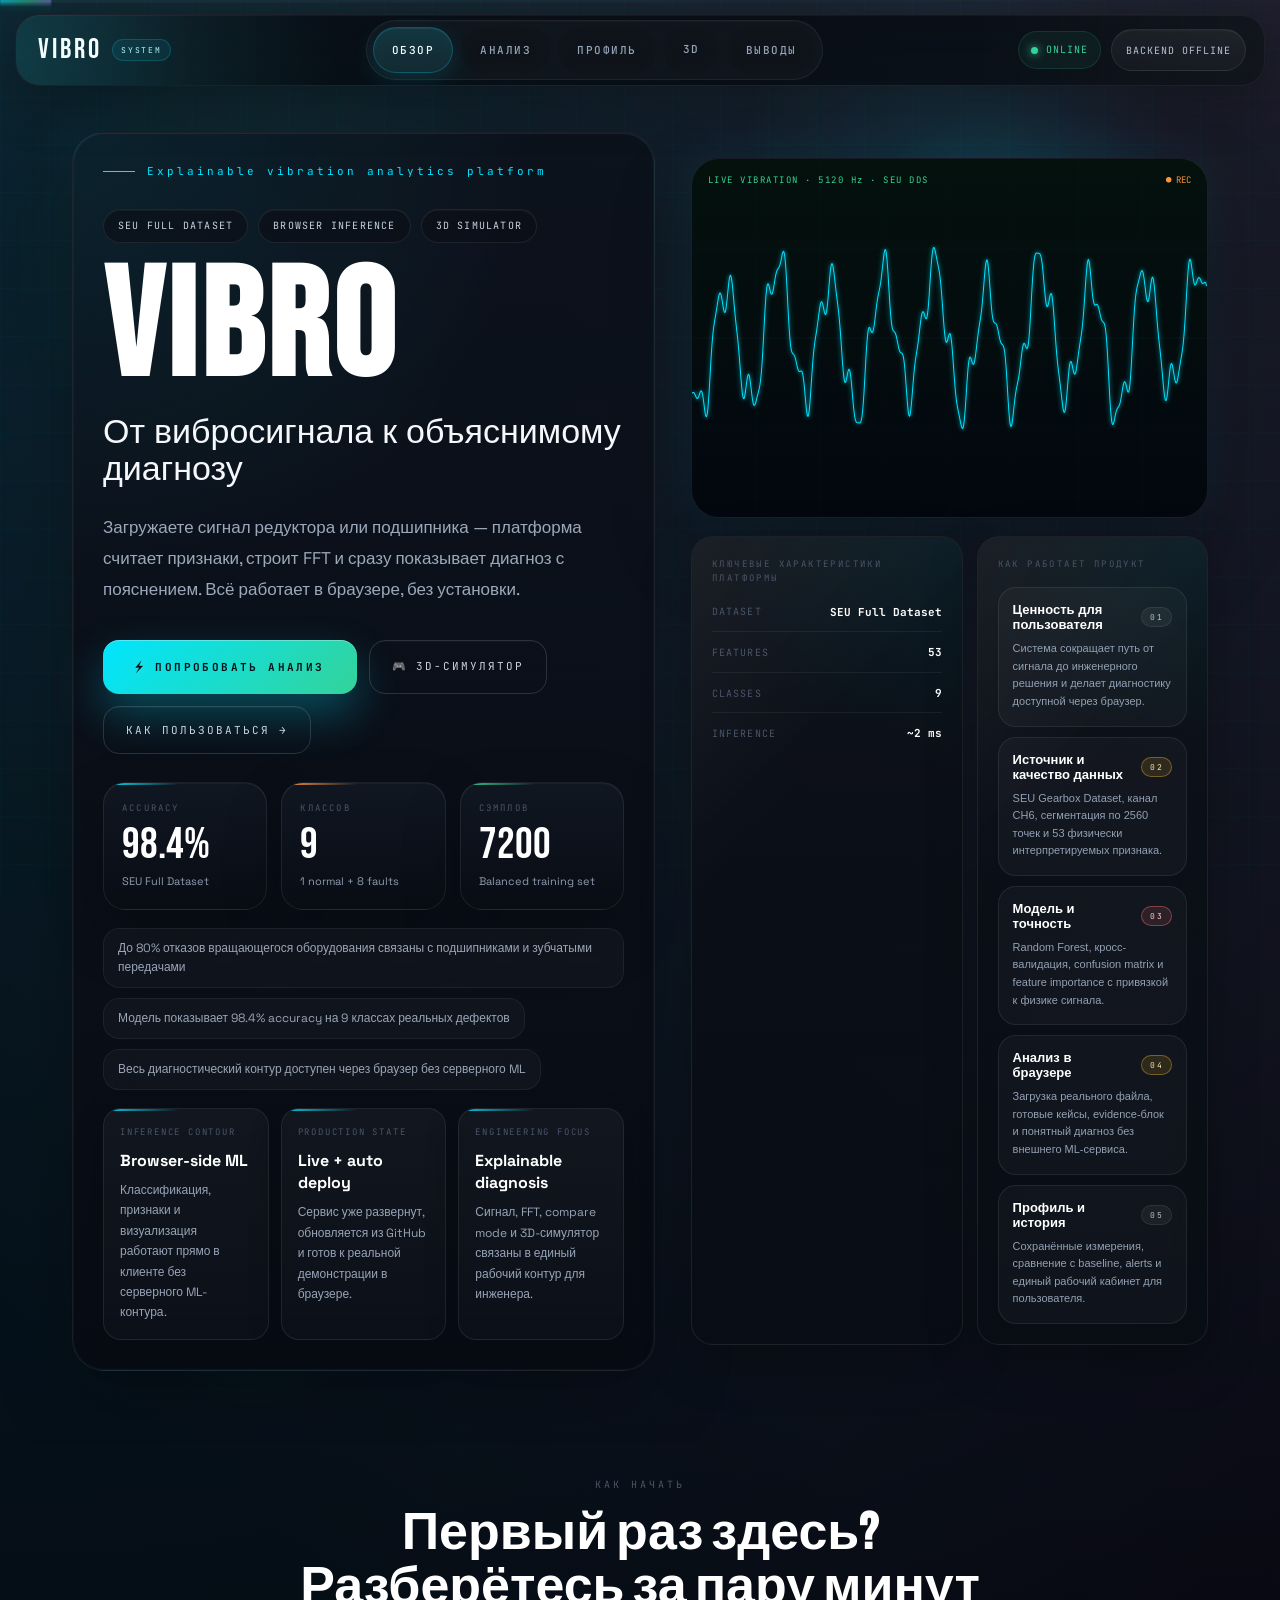
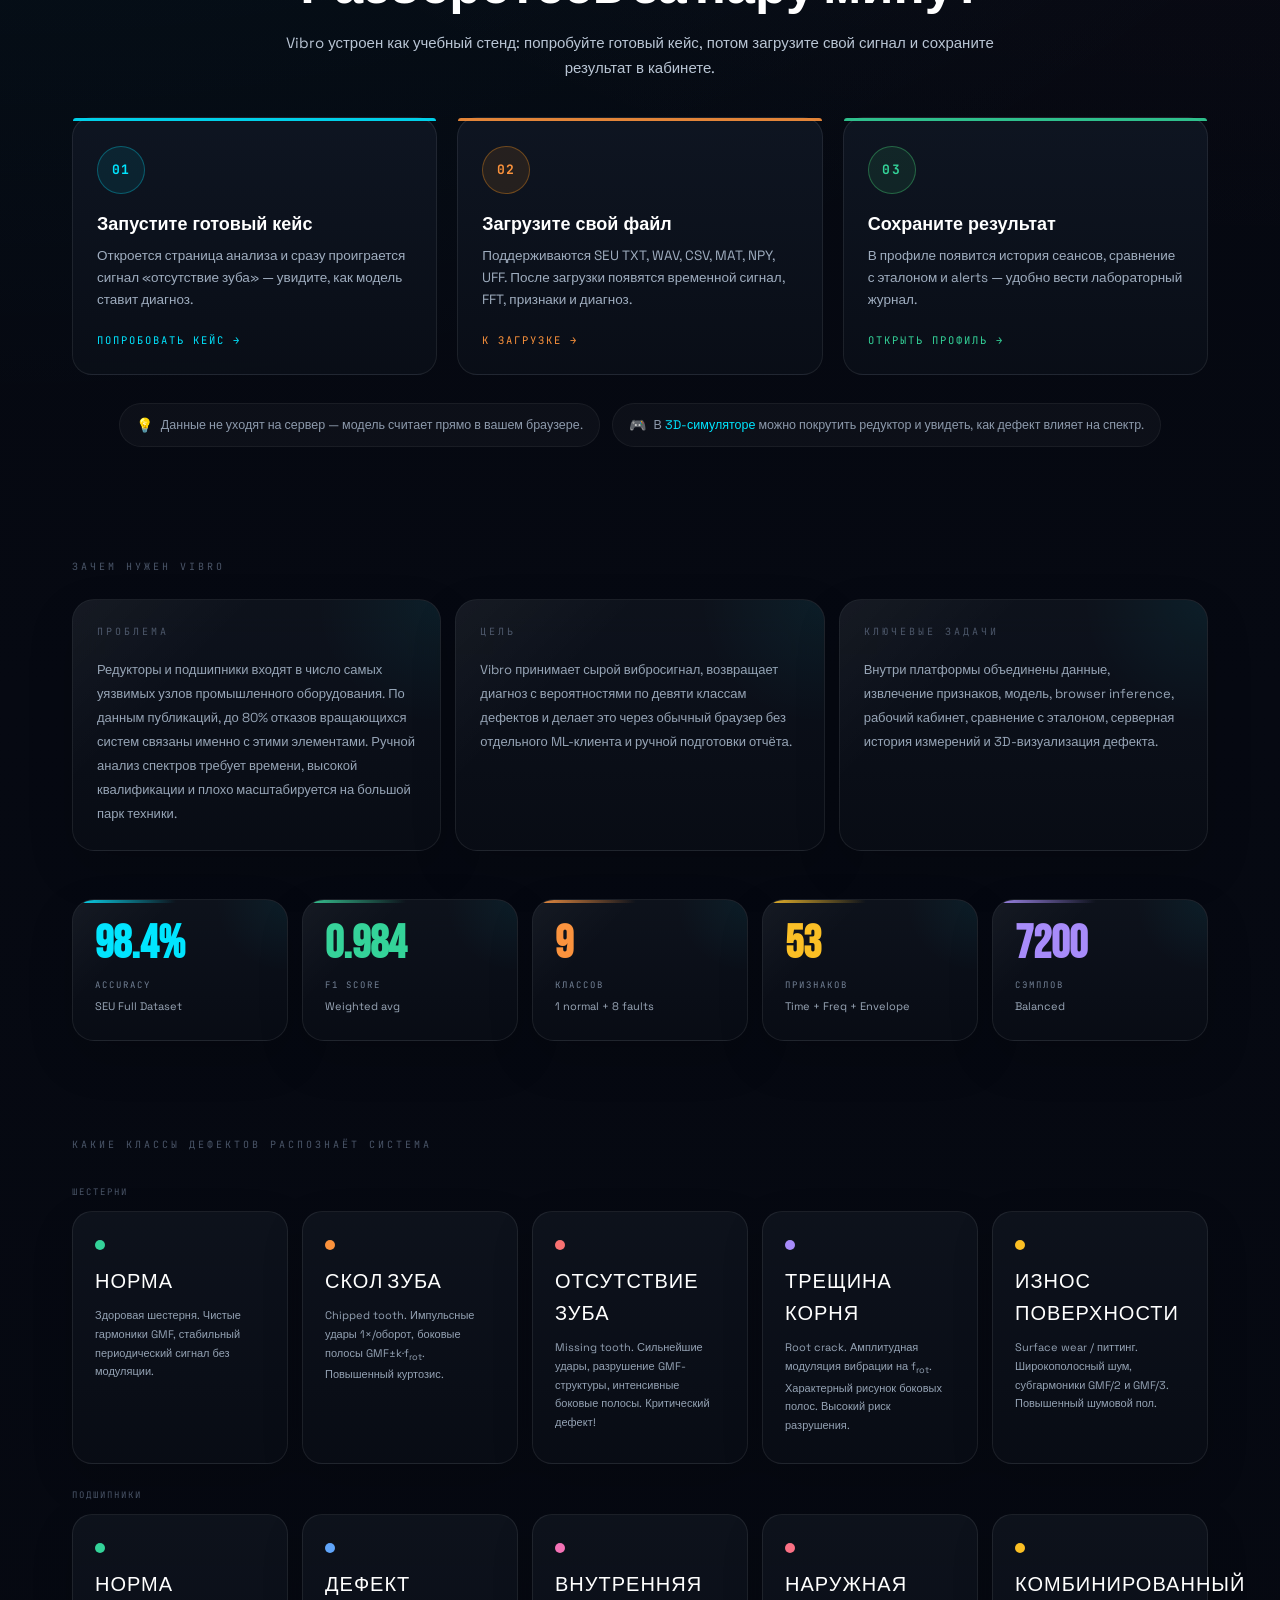
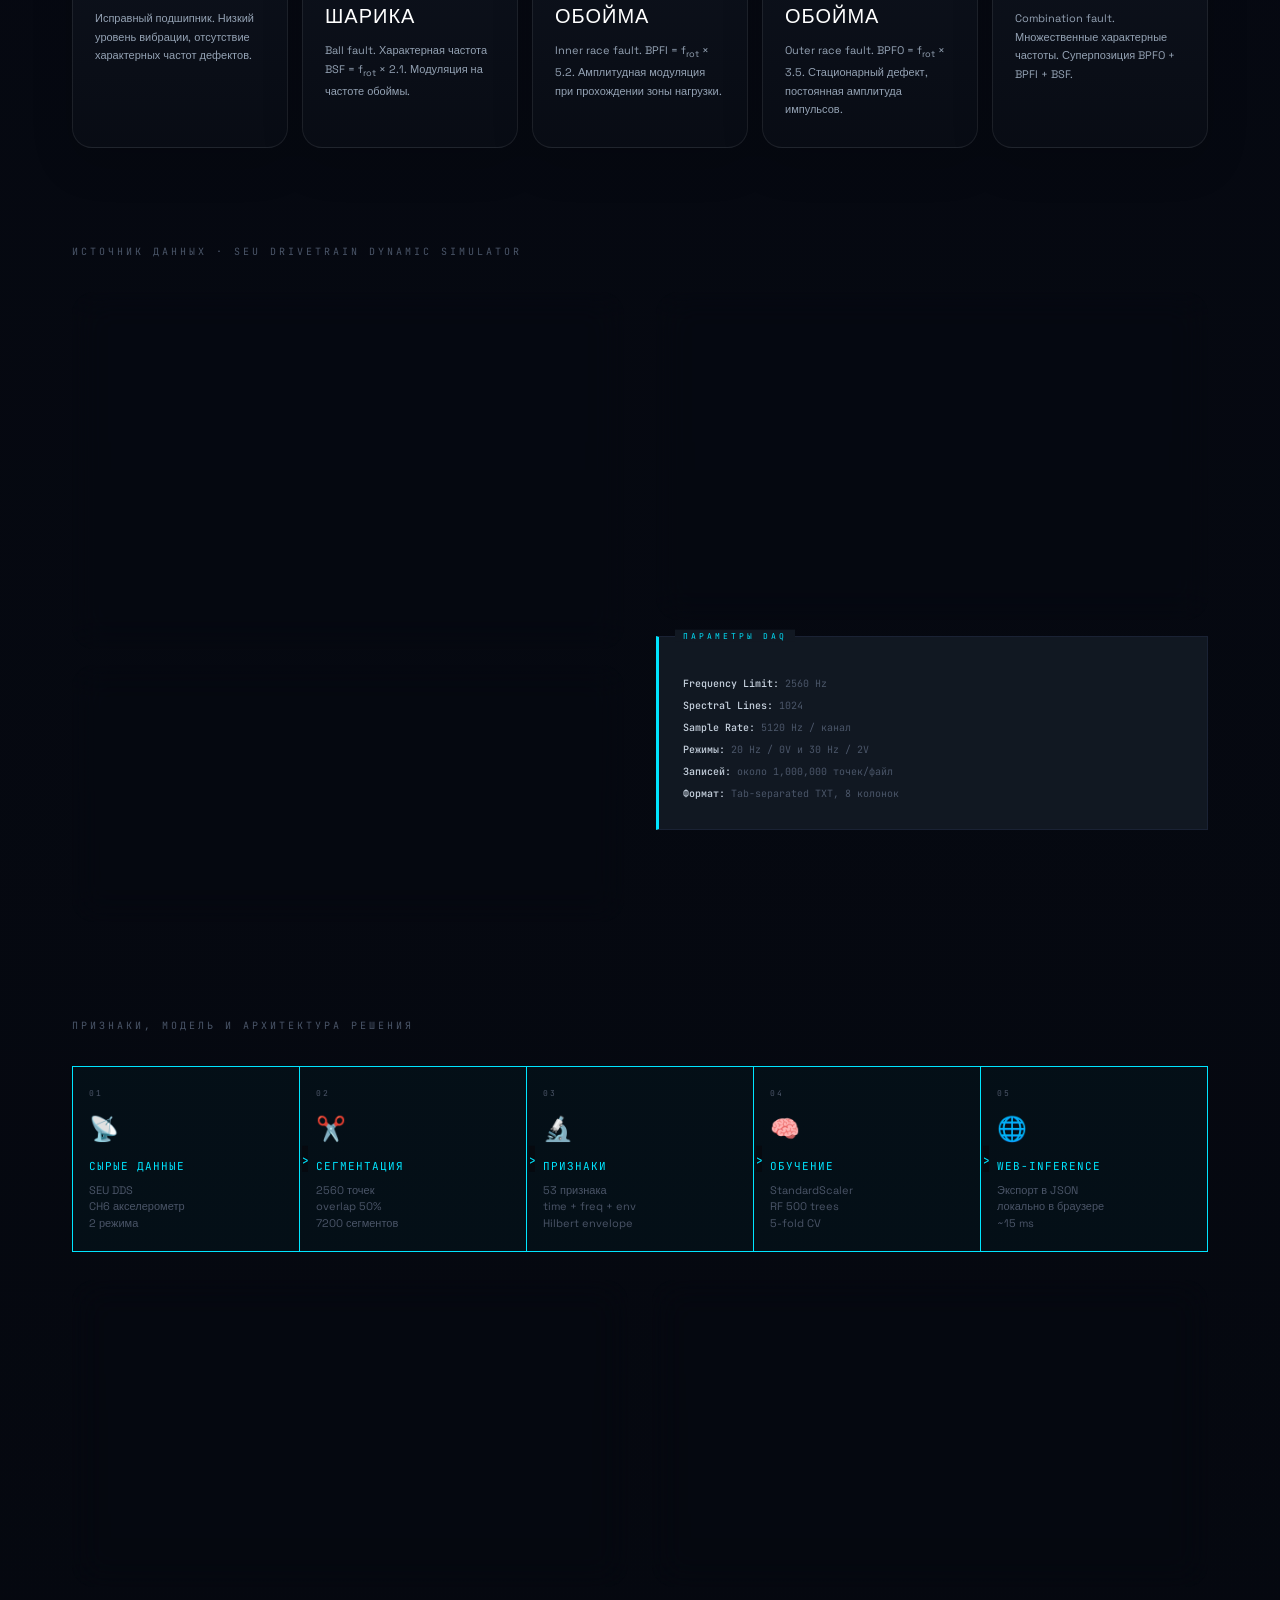
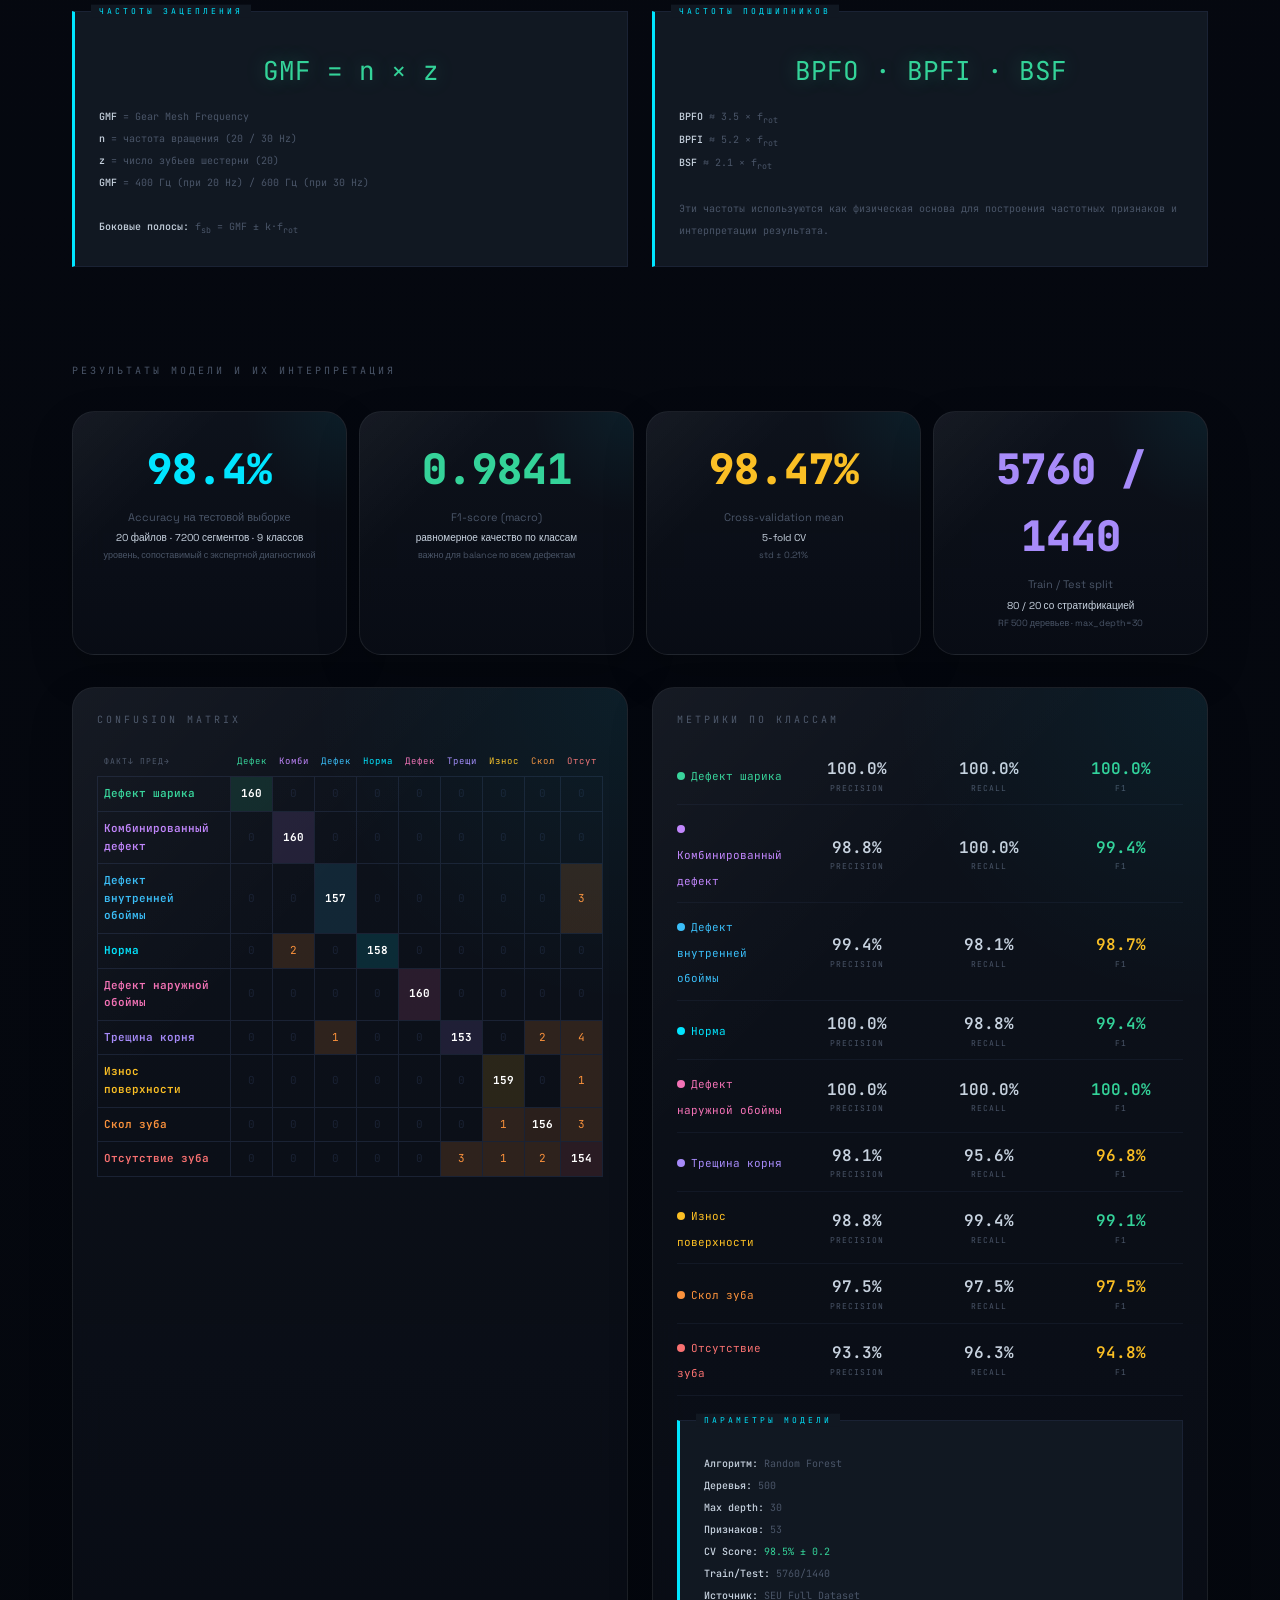
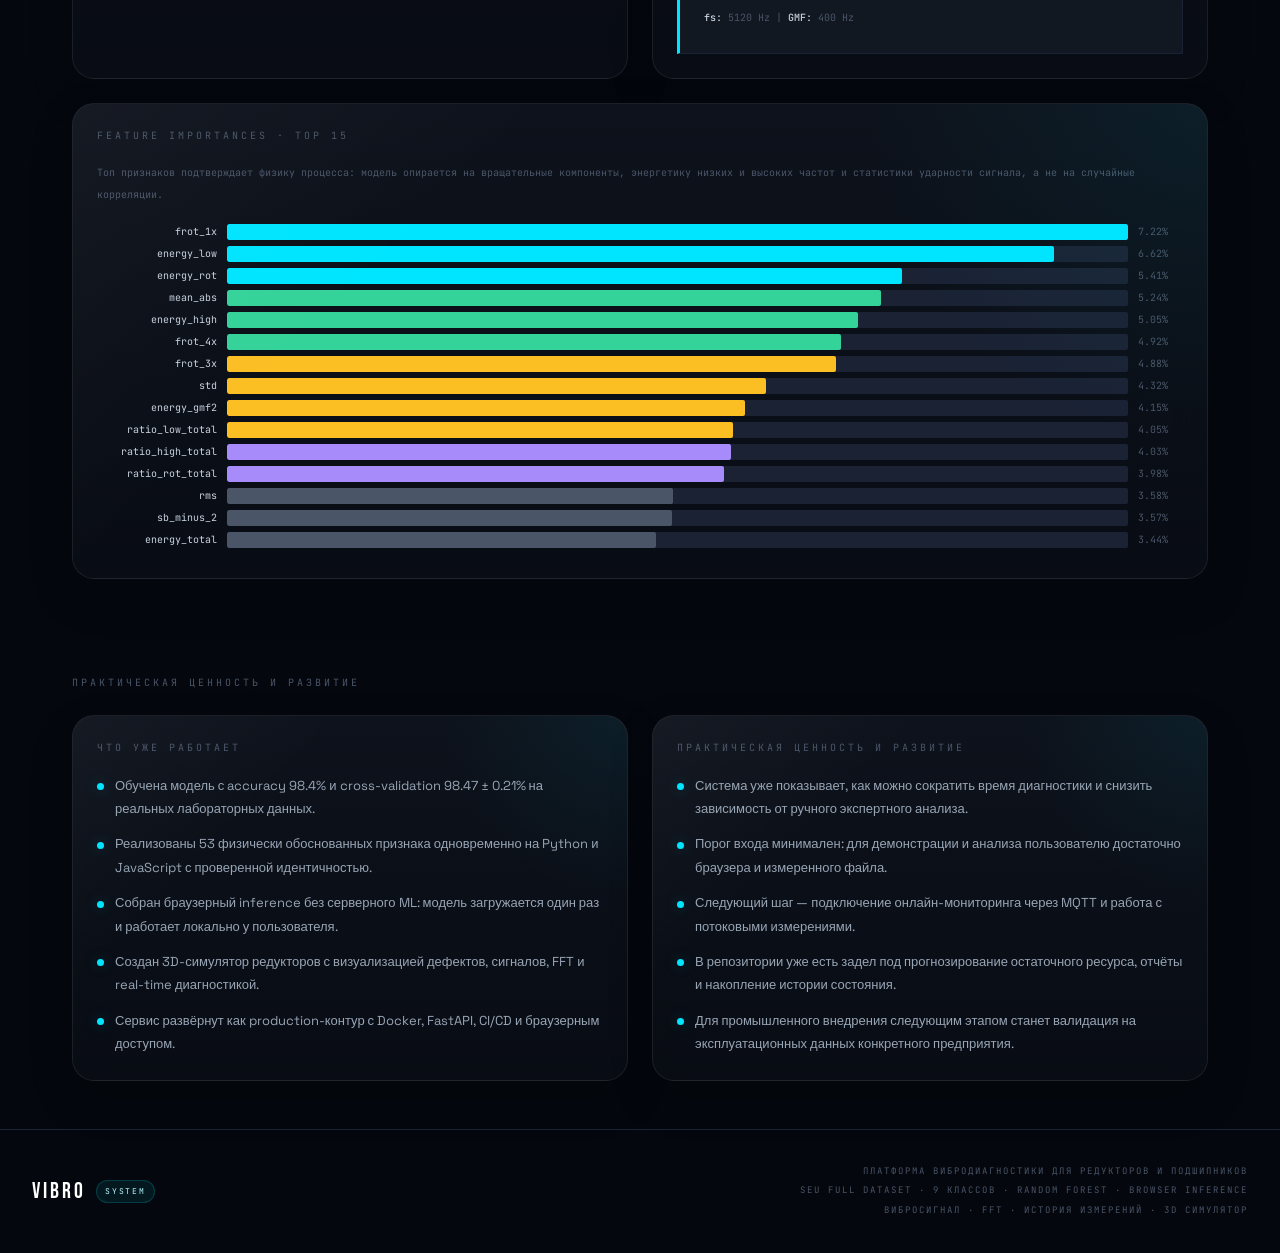
==== commit dfd4c0e4: "feat: student-friendly UX pass across all pages Focus on usability for first-time students learning " ====
--- a/web/index.html
+++ b/web/index.html
@@ -13,7 +13,7 @@
   <meta name="theme-color" content="#060a12">
   <link rel="icon" type="image/svg+xml" href="favicon.svg">
   <title>Vibro — Система вибродиагностики</title>
-  <link rel="stylesheet" href="css/style.css?v=20260417-product-copy-18">
+  <link rel="stylesheet" href="css/style.css?v=20260419-ux-pass">
 </head>
 <body data-mode="product">
 <a href="#page-home" class="skip-link">Перейти к содержанию</a>
@@ -65,16 +65,18 @@
         <h1 class="hero-title">VIBRO</h1>
         <div class="hero-tagline">От вибросигнала к объяснимому диагнозу</div>
         <p class="hero-desc">
-          Vibro — платформа вибродиагностики для редукторов и подшипников. Она принимает сырой вибросигнал,
-          извлекает физически интерпретируемые признаки, строит спектральные доказательства и возвращает
-          объяснимый диагноз прямо в браузере вместе с рабочим кабинетом и 3D-визуализацией дефекта.
+          Загружаете сигнал редуктора или подшипника — платформа считает признаки, строит FFT и сразу показывает
+          диагноз с пояснением. Всё работает в браузере, без установки.
         </p>
         <div class="hero-actions">
-          <button class="btn btn-primary" onclick="goHomeSection('section-problem')">ВОЗМОЖНОСТИ</button>
-          <button class="btn" onclick="goPage('diag')">⚡ АНАЛИЗ</button>
-          <a href="simulator.html" class="btn" style="text-decoration:none;display:inline-flex;align-items:center">🎮 3D
-            СИМУЛЯТОР</a>
-          <button class="btn" onclick="goHomeSection('section-conclusion')">ВЫВОДЫ →</button>
+          <button class="btn btn-primary btn-cta" onclick="goPage('diag')">
+            <span class="btn-cta-icon" aria-hidden="true">⚡</span>
+            ПОПРОБОВАТЬ АНАЛИЗ
+          </button>
+          <a href="simulator.html" class="btn btn-ghost" style="text-decoration:none;display:inline-flex;align-items:center;gap:8px">
+            <span aria-hidden="true">🎮</span> 3D-СИМУЛЯТОР
+          </a>
+          <button class="btn btn-ghost" onclick="goHomeSection('section-quickstart')">КАК ПОЛЬЗОВАТЬСЯ →</button>
         </div>
         <div class="hero-proof">
           <div class="hero-proof-card">
@@ -185,6 +187,48 @@
               </button>
             </div>
           </div>
+        </div>
+      </div>
+    </div>
+  </section>
+
+  <section class="section section--quickstart" id="section-quickstart">
+    <div class="container">
+      <div class="quickstart-header">
+        <div class="label">КАК НАЧАТЬ</div>
+        <h2 class="quickstart-title">Первый раз здесь? Разберётесь за пару минут</h2>
+        <p class="quickstart-lead">
+          Vibro устроен как учебный стенд: попробуйте готовый кейс, потом загрузите свой сигнал и сохраните результат в кабинете.
+        </p>
+      </div>
+      <div class="quickstart-grid">
+        <button class="quickstart-card" type="button" onclick="goPage('diag')">
+          <span class="quickstart-num">01</span>
+          <strong class="quickstart-card-title">Запустите готовый кейс</strong>
+          <p class="quickstart-card-desc">Откроется страница анализа и сразу проиграется сигнал «отсутствие зуба» — увидите, как модель ставит диагноз.</p>
+          <span class="quickstart-cta">ПОПРОБОВАТЬ КЕЙС →</span>
+        </button>
+        <button class="quickstart-card" type="button" onclick="goPage('diag')">
+          <span class="quickstart-num">02</span>
+          <strong class="quickstart-card-title">Загрузите свой файл</strong>
+          <p class="quickstart-card-desc">Поддерживаются SEU TXT, WAV, CSV, MAT, NPY, UFF. После загрузки появятся временной сигнал, FFT, признаки и диагноз.</p>
+          <span class="quickstart-cta">К ЗАГРУЗКЕ →</span>
+        </button>
+        <button class="quickstart-card" type="button" onclick="goPage('profile')">
+          <span class="quickstart-num">03</span>
+          <strong class="quickstart-card-title">Сохраните результат</strong>
+          <p class="quickstart-card-desc">В профиле появится история сеансов, сравнение с эталоном и alerts — удобно вести лабораторный журнал.</p>
+          <span class="quickstart-cta">ОТКРЫТЬ ПРОФИЛЬ →</span>
+        </button>
+      </div>
+      <div class="quickstart-tips">
+        <div class="quickstart-tip">
+          <span class="quickstart-tip-icon" aria-hidden="true">💡</span>
+          <span>Данные не уходят на сервер — модель считает прямо в вашем браузере.</span>
+        </div>
+        <div class="quickstart-tip">
+          <span class="quickstart-tip-icon" aria-hidden="true">🎮</span>
+          <span>В <a href="simulator.html">3D-симуляторе</a> можно покрутить редуктор и увидеть, как дефект влияет на спектр.</span>
         </div>
       </div>
     </div>
@@ -605,136 +649,69 @@
 <div id="page-diag" style="display:none">
   <section class="section" style="padding-top:80px">
     <div class="container">
-      <div class="diag-launchpad">
-        <div class="diag-lead">
-          <div class="label" style="margin-bottom:8px">Интерактивный анализ сигналов</div>
-          <h2 class="diag-headline">Загрузите файл или выберите эталонный кейс и сразу получите диагноз</h2>
-          <p class="diag-copy">
-            Это основной рабочий экран: здесь можно загрузить собственный сигнал или открыть эталонный кейс,
-            посмотреть временную область и FFT, а затем получить итог классификации и понятную инженерную интерпретацию.
-          </p>
-          <div class="diag-chip-row">
-            <span class="diag-chip">SEU Full Dataset</span>
-            <span class="diag-chip">9 unified classes</span>
-            <span class="diag-chip">~2 ms browser inference</span>
-            <span class="diag-chip">signal + FFT + diagnosis</span>
-          </div>
-        </div>
-        <div class="diag-presets">
-          <div class="card-title">Готовые кейсы</div>
-          <div class="preset-grid">
-            <button class="preset-card" type="button" data-demo-class="tooth_miss">
-              <div class="preset-card-top">
-                <strong>Отсутствие зуба</strong>
-                <span class="hero-scenario-badge hero-scenario-badge--critical">GEAR FAULT</span>
-              </div>
-              <p>Показывает критический дефект зубчатой передачи и связь механического повреждения со спектром.</p>
-            </button>
-            <button class="preset-card" type="button" data-demo-class="inner_race">
-              <div class="preset-card-top">
-                <strong>Дефект внутренней обоймы</strong>
-                <span class="hero-scenario-badge hero-scenario-badge--warning">BEARING</span>
-              </div>
-              <p>Показывает, что модель различает дефекты подшипника и редуктора, а не только один тип узла.</p>
-            </button>
-            <button class="preset-card" type="button" data-demo-class="normal">
-              <div class="preset-card-top">
-                <strong>Норма</strong>
-                <span class="hero-scenario-badge">BASELINE</span>
-              </div>
-              <p>Базовый режим, с которого удобно начать сопоставление с дефектными состояниями.</p>
-            </button>
-          </div>
-          <div class="diag-director-panel">
-            <div class="diag-director-card">
-              <span class="diag-director-label">РАБОЧИЙ ЭКРАН</span>
-              <strong>Signal-to-decision</strong>
-              <p>Экран построен как единый поток: источник сигнала, визуальный анализ, evidence и итог модели без лишних переходов.</p>
-            </div>
-            <div class="diag-director-card">
-              <span class="diag-director-label">РЕЗУЛЬТАТ</span>
-              <strong>Signal + FFT + diagnosis</strong>
-              <p>После запуска файла или эталонного кейса пользователь сразу видит, как меняются графики и какой диагноз ставит модель.</p>
-            </div>
-          </div>
-        </div>
-      </div>
-
-      <div class="diag-cinematic-grid">
-        <div class="page-compass page-compass--analysis">
-          <div class="page-compass-copy">
-            <div class="page-compass-kicker">РАБОЧИЙ ПОТОК</div>
-            <div class="page-compass-title">Анализ ведёт от сигнала к инженерному выводу без лишних экранов</div>
-            <div class="page-compass-note">Сначала выбираем источник сигнала, затем смотрим временную область и FFT, после этого получаем диагноз и при необходимости сохраняем результат в кабинет пользователя.</div>
-          </div>
-          <div class="page-compass-links">
-            <button class="page-compass-link page-compass-link--primary" type="button" onclick="App.goPageSection('diag','uploadZone')">ЗАГРУЗИТЬ ФАЙЛ</button>
-            <button class="page-compass-link" type="button" onclick="App.goPageSection('diag','faultBtns')">ГОТОВЫЕ КЕЙСЫ</button>
-            <button class="page-compass-link" type="button" onclick="App.goPageSection('diag','sigCanvas')">ГРАФИКИ</button>
-            <button class="page-compass-link" type="button" onclick="App.goPageSection('diag','diagResult')">ДИАГНОЗ</button>
-            <button class="page-compass-link" type="button" onclick="goPage('profile')">ПРОФИЛЬ</button>
-          </div>
-        </div>
-
-        <div class="diag-storyboard-grid">
-          <div class="diag-storyboard-card">
-            <div class="card-title">01 · SOURCE</div>
-            <strong>Выбор сценария</strong>
-            <p>Начните с demo-case или загрузите собственный файл в формате SEU TXT, WAV, CSV, MAT, NPY или UFF.</p>
-          </div>
-          <div class="diag-storyboard-card">
-            <div class="card-title">02 · EVIDENCE</div>
-            <strong>Чтение сигнала</strong>
-            <p>Временная область и частотный спектр сразу показывают, какие паттерны лежат за будущим диагнозом модели.</p>
-          </div>
-          <div class="diag-storyboard-card">
-            <div class="card-title">03 · ACTION</div>
-            <strong>Следующий шаг</strong>
-            <p>После диагностики результат можно сохранить в профиль, сравнить с baseline или открыть физическую интерпретацию в 3D.</p>
-          </div>
-        </div>
-      </div>
-
-      <div class="diag-tools-grid">
-        <div class="upload-zone" id="uploadZone">
+      <div class="diag-hero">
+        <div class="diag-hero-badge">ШАГ 1 · ВЫБОР ИСТОЧНИКА</div>
+        <h2 class="diag-hero-title">Загрузите свой файл или запустите готовый кейс</h2>
+        <p class="diag-hero-lead">
+          Ниже два способа стартануть: слева — ваш файл, справа — три эталонных сигнала из SEU Dataset.
+          Результат появится сразу после выбора.
+        </p>
+      </div>
+
+      <div class="analysis-source-grid">
+        <div class="upload-zone" id="uploadZone" role="button" tabindex="0" aria-label="Загрузить файл для анализа">
           <input type="file" id="uploadFileInput" accept=".wav,.csv,.tsv,.txt,.mat,.npy,.npz,.dat,.uff">
-          <span class="icon">📁</span>
-          <div class="title">ЗАГРУЗИТЬ ФАЙЛ ДЛЯ АНАЛИЗА</div>
-          <div class="subtitle">SEU TXT, WAV, CSV, MAT, NPY, UFF — можно использовать реальный пример вместо синтетического сигнала</div>
+          <span class="upload-badge">СВОЙ ФАЙЛ</span>
+          <span class="icon" aria-hidden="true">📁</span>
+          <div class="title">Перетащите файл или нажмите</div>
+          <div class="subtitle">SEU TXT, WAV, CSV, MAT, NPY, UFF — любой вибросигнал с частотой дискретизации ≥ 2 кГц</div>
           <div class="upload-formats">
             <span class="format-badge">SEU TXT</span><span class="format-badge">WAV</span><span
             class="format-badge">CSV</span><span class="format-badge">MAT</span><span
             class="format-badge">NPY</span><span class="format-badge">UFF</span>
           </div>
-        </div>
-        <div class="diag-support-panel">
-          <div class="diag-support-card">
-            <div class="card-title">ФОРМАТЫ ИСТОЧНИКОВ</div>
-            <div class="diag-support-list">
-              <span>SEU TXT</span>
-              <span>WAV</span>
-              <span>CSV / TSV</span>
-              <span>MAT / NPY / NPZ</span>
-              <span>UFF / DAT</span>
-            </div>
-          </div>
-          <div class="diag-support-card">
-            <div class="card-title">ЧТО ДЕЛАЕТ СТРАНИЦА</div>
-            <p>Анализ извлекает признаки, строит FFT, подсвечивает evidence и собирает итог диагноза в одном рабочем экране без отдельного backend-ML шага.</p>
-          </div>
-          <div class="diag-support-card">
-            <div class="card-title">ДАЛЬШЕ ПО МАРШРУТУ</div>
-            <div class="diag-support-actions">
-              <button class="page-compass-link page-compass-link--primary" type="button" onclick="App.goPageSection('diag','diagResult')">К ДИАГНОЗУ</button>
-              <button class="page-compass-link" type="button" onclick="goPage('profile')">В ПРОФИЛЬ</button>
-              <a href="simulator.html" class="page-compass-link" style="text-decoration:none;display:inline-flex">В 3D</a>
-            </div>
-          </div>
-        </div>
-      </div>
-
-      <div class="label" style="margin-bottom:12px">Тестовые сигналы</div>
-      <div class="fault-btns" id="faultBtns"></div>
+          <div class="upload-hint">Данные не уходят на сервер — всё считается у вас в браузере</div>
+        </div>
+
+        <div class="analysis-presets">
+          <div class="analysis-presets-head">
+            <span class="analysis-presets-badge" aria-hidden="true">ИЛИ</span>
+            <div>
+              <strong>Попробуйте готовый сигнал</strong>
+              <p>Синтетика, собранная по физике дефектов SEU. Хороший способ разобраться, как выглядит каждый класс.</p>
+            </div>
+          </div>
+          <button class="preset-card" type="button" data-demo-class="normal">
+            <div class="preset-card-top">
+              <strong>Норма</strong>
+              <span class="hero-scenario-badge">BASELINE</span>
+            </div>
+            <p>Исправный узел — чистые гармоники GMF, без модуляций. Точка отсчёта для сравнения.</p>
+          </button>
+          <button class="preset-card" type="button" data-demo-class="tooth_miss">
+            <div class="preset-card-top">
+              <strong>Отсутствие зуба</strong>
+              <span class="hero-scenario-badge hero-scenario-badge--critical">GEAR FAULT</span>
+            </div>
+            <p>Критический дефект зубчатой передачи — сильные импульсные удары и разрушение GMF-структуры.</p>
+          </button>
+          <button class="preset-card" type="button" data-demo-class="inner_race">
+            <div class="preset-card-top">
+              <strong>Дефект внутренней обоймы</strong>
+              <span class="hero-scenario-badge hero-scenario-badge--warning">BEARING</span>
+            </div>
+            <p>Дефект подшипника на BPFI — модуляция при прохождении зоны нагрузки.</p>
+          </button>
+        </div>
+      </div>
+
+      <details class="diag-more-demos">
+        <summary>
+          <strong>Ещё 7 тестовых сигналов</strong>
+          <span class="diag-more-hint">(скол зуба, трещина, износ, BPFO, BSF, комбинированный…)</span>
+        </summary>
+        <div class="fault-btns" id="faultBtns"></div>
+      </details>
 
       <div class="pipeline">
         <div class="pipe-step" id="ps1">
@@ -828,19 +805,18 @@
     <div class="container">
       <div class="profile-command-shell">
         <div class="profile-command-copy">
-          <div class="label" style="margin-bottom:8px">Профиль и рабочий кабинет</div>
-          <h2 class="diag-headline">Один кабинет для истории, alert-ов, сравнения и реальных измерений</h2>
+          <div class="label" style="margin-bottom:8px">Личный кабинет</div>
+          <h2 class="diag-headline">Здесь живёт твой учебный журнал</h2>
           <p class="diag-copy">
-            Здесь хранится рабочая история пользователя: сохранённые сеансы, сравнение с эталоном, alert-ы,
-            журнал действий и серверные измерения.
+            После входа сюда сохраняются сеансы анализа, сравнения с эталоном, alert-ы и журнал действий. Удобно возвращаться к тому, что уже разобрали на лабораторной.
           </p>
         </div>
         <div class="profile-command-nav">
-          <button class="page-compass-link page-compass-link--primary" type="button" onclick="App.goPageSection('profile','profileHealthPanel')">СВОДКА</button>
+          <button class="page-compass-link page-compass-link--primary" type="button" onclick="App.goPageSection('profile','authPanel')">↳ ВОЙТИ / АККАУНТ</button>
+          <button class="page-compass-link" type="button" onclick="App.goPageSection('profile','profileHealthPanel')">СВОДКА</button>
           <button class="page-compass-link" type="button" onclick="App.goPageSection('profile','journalPanel')">ЖУРНАЛ</button>
           <button class="page-compass-link" type="button" onclick="App.goPageSection('profile','analysisComparePanel')">СРАВНЕНИЕ</button>
           <button class="page-compass-link" type="button" onclick="App.goPageSection('profile','monitoringPanel')">ИЗМЕРЕНИЯ</button>
-          <button class="page-compass-link" type="button" onclick="App.goPageSection('profile','authPanel')">АККАУНТ</button>
         </div>
       </div>
 
@@ -891,7 +867,8 @@
             </div>
           </div>
           <div class="workspace-empty" id="profileAlertEmpty">
-            После входа и сохранения сеансов здесь появятся приоритетные узлы, новые измерения и рекомендации по следующему действию.
+            <strong>Alert-лента включится, когда запустите серверный контур.</strong>
+            А пока можно потренироваться на странице <button type="button" class="workspace-inline-link" onclick="goPage('diag')">Анализ</button>.
           </div>
           <div class="profile-alert-list" id="profileAlertList"></div>
         </div>
@@ -956,7 +933,11 @@
             </div>
 
             <div class="workspace-empty" id="historyEmpty">
-              История пока пуста. Первая сохранённая запись появится здесь и станет базой для сравнения состояний.
+              <strong>История пока пуста.</strong>
+              Первая запись появится после того, как вы сохраните результат анализа — станет базой для сравнения состояний.
+              <div class="workspace-empty-actions">
+                <button class="btn btn-primary" type="button" onclick="goPage('diag')">⚡ К АНАЛИЗУ</button>
+              </div>
             </div>
             <div class="history-list" id="historyList"></div>
 
@@ -1134,7 +1115,7 @@
 <script src="js/converter.js?v=20260411-upload-window-fix-9"></script>
 <script src="js/sensor.js?v=20260410-fft-fix"></script>
 <script src="js/viz.js?v=20260410-fft-fix"></script>
-<script src="js/app.js?v=20260417-product-copy-18"></script>
+<script src="js/app.js?v=20260419-ux-pass"></script>
 <!-- Notification toast container -->
 <div id="toastContainer" class="toast-container"></div>
 </body>
--- a/web/css/style.css
+++ b/web/css/style.css
@@ -4558,3 +4558,665 @@
     padding:18px;
   }
 }
+
+/* ─────────────────────────────────────────────────────────────
+   UX pass — student-friendly components
+   ───────────────────────────────────────────────────────────── */
+
+/* CTA button variants */
+.btn-cta {
+  background:linear-gradient(135deg, var(--cyan) 0%, var(--green) 100%) !important;
+  color:#041018 !important;
+  font-weight:700;
+  letter-spacing:2.4px;
+  padding:18px 32px !important;
+  box-shadow:0 20px 44px rgba(0,229,255,0.28), inset 0 1px 0 rgba(255,255,255,0.3);
+  display:inline-flex;
+  align-items:center;
+  gap:10px;
+  border:none !important;
+  transition:transform 0.2s ease, box-shadow 0.2s ease;
+}
+.btn-cta:hover {
+  transform:translateY(-2px);
+  box-shadow:0 26px 54px rgba(0,229,255,0.36), inset 0 1px 0 rgba(255,255,255,0.35);
+}
+.btn-cta:focus-visible {
+  outline:2px solid var(--cyan);
+  outline-offset:3px;
+}
+.btn-cta-icon {
+  font-size:14px;
+  filter:drop-shadow(0 0 6px rgba(255,255,255,0.4));
+}
+
+.btn-ghost {
+  background:transparent !important;
+  border:1px solid rgba(255,255,255,0.14) !important;
+  color:var(--text);
+}
+.btn-ghost:hover {
+  border-color:var(--cyan) !important;
+  color:var(--cyan);
+  background:rgba(0,229,255,0.04) !important;
+}
+.btn-ghost:focus-visible {
+  outline:2px solid var(--cyan);
+  outline-offset:2px;
+}
+
+/* Quickstart section on home */
+.section--quickstart {
+  padding-top:32px;
+  padding-bottom:64px;
+}
+.quickstart-header {
+  max-width:720px;
+  margin:0 auto 36px;
+  text-align:center;
+}
+.quickstart-title {
+  font-family:var(--display, 'Bebas Neue', sans-serif);
+  font-size:clamp(32px, 5vw, 52px);
+  line-height:1.05;
+  margin:14px 0 14px;
+  color:#fff;
+}
+.quickstart-lead {
+  color:#b9c5d4;
+  font-size:15px;
+  line-height:1.7;
+  margin:0;
+}
+.quickstart-grid {
+  display:grid;
+  grid-template-columns:repeat(auto-fit, minmax(280px, 1fr));
+  gap:20px;
+  margin-bottom:28px;
+}
+.quickstart-card {
+  position:relative;
+  text-align:left;
+  background:linear-gradient(180deg, rgba(15,22,34,0.95), rgba(10,15,24,0.9));
+  border:1px solid rgba(255,255,255,0.08);
+  border-radius:20px;
+  padding:28px 24px 22px;
+  cursor:pointer;
+  transition:transform 0.25s ease, border-color 0.25s ease, box-shadow 0.25s ease;
+  color:inherit;
+  font:inherit;
+}
+.quickstart-card::before {
+  content:'';
+  position:absolute;
+  inset:0 0 auto 0;
+  height:3px;
+  background:var(--cyan);
+  border-radius:20px 20px 0 0;
+  opacity:0.9;
+}
+.quickstart-card:nth-child(2)::before { background:var(--orange); }
+.quickstart-card:nth-child(3)::before { background:var(--green); }
+.quickstart-card:hover {
+  transform:translateY(-4px);
+  border-color:rgba(0,229,255,0.35);
+  box-shadow:0 20px 44px rgba(0,0,0,0.3);
+}
+.quickstart-card:focus-visible {
+  outline:2px solid var(--cyan);
+  outline-offset:3px;
+}
+.quickstart-num {
+  display:inline-flex;
+  align-items:center;
+  justify-content:center;
+  width:48px;
+  height:48px;
+  border-radius:50%;
+  background:rgba(0,229,255,0.08);
+  border:1px solid rgba(0,229,255,0.3);
+  color:var(--cyan);
+  font-family:var(--mono);
+  font-size:13px;
+  letter-spacing:1.4px;
+  font-weight:700;
+  margin-bottom:18px;
+}
+.quickstart-card:nth-child(2) .quickstart-num {
+  background:rgba(247,147,30,0.1);
+  border-color:rgba(247,147,30,0.35);
+  color:var(--orange);
+}
+.quickstart-card:nth-child(3) .quickstart-num {
+  background:rgba(80,255,140,0.08);
+  border-color:rgba(80,255,140,0.3);
+  color:var(--green);
+}
+.quickstart-card-title {
+  display:block;
+  font-size:18px;
+  line-height:1.3;
+  color:#fff;
+  margin-bottom:10px;
+}
+.quickstart-card-desc {
+  color:#9fadbf;
+  font-size:13.5px;
+  line-height:1.6;
+  margin:0 0 16px;
+}
+.quickstart-cta {
+  display:inline-block;
+  font-family:var(--mono);
+  font-size:10.5px;
+  letter-spacing:2px;
+  color:var(--cyan);
+}
+.quickstart-card:nth-child(2) .quickstart-cta { color:var(--orange); }
+.quickstart-card:nth-child(3) .quickstart-cta { color:var(--green); }
+
+.quickstart-tips {
+  display:flex;
+  flex-wrap:wrap;
+  gap:12px;
+  justify-content:center;
+  color:#8d9aac;
+  font-size:12.5px;
+}
+.quickstart-tip {
+  display:inline-flex;
+  align-items:center;
+  gap:8px;
+  padding:10px 16px;
+  background:rgba(255,255,255,0.03);
+  border:1px solid rgba(255,255,255,0.05);
+  border-radius:999px;
+}
+.quickstart-tip a { color:var(--cyan); text-decoration:none; }
+.quickstart-tip a:hover { text-decoration:underline; }
+.quickstart-tip-icon { font-size:14px; }
+
+/* Analysis page: diag-hero + source grid */
+.diag-hero {
+  max-width:780px;
+  margin:0 auto 32px;
+  text-align:center;
+}
+.diag-hero-badge {
+  display:inline-block;
+  font-family:var(--mono);
+  font-size:10px;
+  letter-spacing:2.4px;
+  color:var(--cyan);
+  padding:6px 14px;
+  border:1px solid rgba(0,229,255,0.3);
+  border-radius:999px;
+  background:rgba(0,229,255,0.05);
+  margin-bottom:16px;
+}
+.diag-hero-title {
+  font-family:var(--display, 'Bebas Neue', sans-serif);
+  font-size:clamp(28px, 4.2vw, 44px);
+  line-height:1.08;
+  margin:0 0 14px;
+  color:#fff;
+}
+.diag-hero-lead {
+  color:#b6c2d2;
+  font-size:14.5px;
+  line-height:1.7;
+  margin:0;
+}
+
+.analysis-source-grid {
+  display:grid;
+  grid-template-columns:minmax(0, 1.25fr) minmax(0, 1fr);
+  gap:20px;
+  margin-bottom:20px;
+}
+.analysis-source-grid .upload-zone {
+  position:relative;
+  display:flex;
+  flex-direction:column;
+  align-items:center;
+  justify-content:center;
+  text-align:center;
+  min-height:360px;
+  padding:34px 28px;
+  border-radius:22px;
+  border:2px dashed rgba(0,229,255,0.3);
+  background:
+    radial-gradient(circle at 50% 35%, rgba(0,229,255,0.08), transparent 60%),
+    linear-gradient(180deg, rgba(10,18,30,0.85), rgba(6,11,20,0.95));
+  cursor:pointer;
+  transition:border-color 0.25s ease, background 0.25s ease, transform 0.2s ease;
+}
+.analysis-source-grid .upload-zone:hover {
+  border-color:var(--cyan);
+  transform:translateY(-2px);
+}
+.analysis-source-grid .upload-zone:focus-visible {
+  outline:2px solid var(--cyan);
+  outline-offset:4px;
+}
+.analysis-source-grid .upload-zone.is-dragging {
+  border-color:var(--green);
+  background:
+    radial-gradient(circle at 50% 35%, rgba(80,255,140,0.12), transparent 60%),
+    linear-gradient(180deg, rgba(10,18,30,0.85), rgba(6,11,20,0.95));
+}
+.upload-badge {
+  position:absolute;
+  top:16px;
+  left:18px;
+  font-family:var(--mono);
+  font-size:9.5px;
+  letter-spacing:2px;
+  padding:5px 11px;
+  border:1px solid rgba(0,229,255,0.4);
+  border-radius:999px;
+  background:rgba(0,229,255,0.08);
+  color:var(--cyan);
+}
+.analysis-source-grid .upload-zone .icon {
+  font-size:44px;
+  margin-bottom:14px;
+  filter:drop-shadow(0 4px 12px rgba(0,229,255,0.2));
+}
+.analysis-source-grid .upload-zone .title {
+  font-size:17px;
+  font-weight:600;
+  color:#fff;
+  margin-bottom:10px;
+}
+.analysis-source-grid .upload-zone .subtitle {
+  color:#9fadbf;
+  font-size:12.5px;
+  max-width:360px;
+  line-height:1.6;
+  margin-bottom:14px;
+}
+.analysis-source-grid .upload-zone .upload-formats {
+  display:flex;
+  flex-wrap:wrap;
+  gap:6px;
+  justify-content:center;
+  margin-bottom:18px;
+}
+.upload-hint {
+  font-family:var(--mono);
+  font-size:10px;
+  letter-spacing:1.3px;
+  color:var(--green);
+  margin-top:auto;
+}
+
+.analysis-presets {
+  display:flex;
+  flex-direction:column;
+  gap:12px;
+}
+.analysis-presets-head {
+  display:flex;
+  align-items:flex-start;
+  gap:14px;
+  padding:4px 4px 8px;
+}
+.analysis-presets-head strong {
+  display:block;
+  font-size:15px;
+  color:#fff;
+  margin-bottom:4px;
+}
+.analysis-presets-head p {
+  margin:0;
+  color:#9fadbf;
+  font-size:12.5px;
+  line-height:1.6;
+}
+.analysis-presets-badge {
+  flex-shrink:0;
+  display:inline-flex;
+  align-items:center;
+  justify-content:center;
+  width:42px;
+  height:42px;
+  border-radius:50%;
+  background:rgba(0,229,255,0.08);
+  border:1px solid rgba(0,229,255,0.35);
+  color:var(--cyan);
+  font-family:var(--mono);
+  font-size:11px;
+  letter-spacing:1.6px;
+  font-weight:700;
+}
+.analysis-presets .preset-card {
+  text-align:left;
+  background:linear-gradient(180deg, rgba(15,22,34,0.88), rgba(10,15,24,0.82));
+  border:1px solid rgba(255,255,255,0.08);
+  border-radius:16px;
+  padding:16px 18px;
+  cursor:pointer;
+  color:inherit;
+  font:inherit;
+  transition:border-color 0.25s ease, transform 0.2s ease, background 0.25s ease;
+}
+.analysis-presets .preset-card:hover {
+  border-color:rgba(0,229,255,0.35);
+  transform:translateX(2px);
+  background:linear-gradient(180deg, rgba(18,26,40,0.95), rgba(12,18,28,0.9));
+}
+.analysis-presets .preset-card:focus-visible {
+  outline:2px solid var(--cyan);
+  outline-offset:2px;
+}
+.analysis-presets .preset-card .preset-card-top {
+  display:flex;
+  align-items:center;
+  justify-content:space-between;
+  gap:10px;
+  margin-bottom:6px;
+}
+.analysis-presets .preset-card strong {
+  font-size:14px;
+  color:#fff;
+}
+.analysis-presets .preset-card p {
+  margin:0;
+  color:#93a1b3;
+  font-size:12px;
+  line-height:1.55;
+}
+
+/* "More demos" details */
+.diag-more-demos {
+  margin:8px 0 24px;
+  padding:14px 18px;
+  border-radius:16px;
+  border:1px solid rgba(255,255,255,0.06);
+  background:rgba(255,255,255,0.02);
+}
+.diag-more-demos > summary {
+  cursor:pointer;
+  font-family:var(--mono);
+  font-size:11px;
+  letter-spacing:1.6px;
+  color:var(--text);
+  list-style:none;
+  display:flex;
+  align-items:center;
+  gap:8px;
+  flex-wrap:wrap;
+}
+.diag-more-demos > summary::-webkit-details-marker { display:none; }
+.diag-more-demos > summary::before {
+  content:'▸';
+  color:var(--cyan);
+  transition:transform 0.2s ease;
+}
+.diag-more-demos[open] > summary::before {
+  transform:rotate(90deg);
+}
+.diag-more-hint {
+  color:var(--muted);
+  font-size:10px;
+  letter-spacing:1.2px;
+}
+.diag-more-demos .fault-btns {
+  margin-top:14px;
+}
+
+/* Workspace states (profile empty/offline/guest) */
+.workspace-empty strong {
+  display:block;
+  color:#fff;
+  margin-bottom:6px;
+}
+.workspace-empty-actions {
+  margin-top:14px;
+}
+.workspace-empty-block strong {
+  color:#fff;
+}
+.workspace-empty-block code {
+  display:inline-block;
+  padding:2px 8px;
+  border-radius:4px;
+  background:rgba(0,229,255,0.08);
+  border:1px solid rgba(0,229,255,0.25);
+  font-family:var(--mono);
+  font-size:11.5px;
+  color:var(--cyan);
+  margin:0 2px;
+}
+.workspace-inline-link {
+  background:none;
+  border:none;
+  padding:0;
+  color:var(--cyan);
+  font:inherit;
+  cursor:pointer;
+  text-decoration:underline;
+  text-underline-offset:3px;
+}
+.workspace-inline-link:hover { color:#7bf4ff; }
+
+.workspace-state {
+  display:flex;
+  gap:16px;
+  align-items:flex-start;
+  padding:18px 20px;
+  border-radius:16px;
+  border:1px solid rgba(255,255,255,0.08);
+}
+.workspace-state--offline {
+  background:rgba(247,200,30,0.05);
+  border-color:rgba(247,200,30,0.25);
+}
+.workspace-state--guest {
+  background:rgba(0,229,255,0.05);
+  border-color:rgba(0,229,255,0.25);
+}
+.workspace-state-icon {
+  flex-shrink:0;
+  width:48px;
+  height:48px;
+  border-radius:14px;
+  display:flex;
+  align-items:center;
+  justify-content:center;
+  font-size:24px;
+  background:rgba(255,255,255,0.04);
+  border:1px solid rgba(255,255,255,0.08);
+}
+.workspace-state--offline .workspace-state-icon {
+  background:rgba(247,200,30,0.08);
+  border-color:rgba(247,200,30,0.22);
+}
+.workspace-state--guest .workspace-state-icon {
+  background:rgba(0,229,255,0.08);
+  border-color:rgba(0,229,255,0.22);
+}
+.workspace-state-text strong {
+  display:block;
+  color:#fff;
+  font-size:14.5px;
+  margin-bottom:6px;
+}
+.workspace-state-text p {
+  margin:0 0 4px;
+  color:#b6c2d2;
+  font-size:13px;
+  line-height:1.6;
+}
+.workspace-state-text code {
+  display:inline-block;
+  padding:1px 7px;
+  border-radius:4px;
+  background:rgba(0,229,255,0.08);
+  border:1px solid rgba(0,229,255,0.25);
+  font-family:var(--mono);
+  font-size:11px;
+  color:var(--cyan);
+}
+.workspace-state-hint {
+  font-size:11.5px !important;
+  color:#8a96a8 !important;
+}
+
+/* Simulator: help button + redesigned onboard */
+.sim-help-btn {
+  display:inline-flex;
+  align-items:center;
+  justify-content:center;
+  width:26px;
+  height:26px;
+  border-radius:50%;
+  border:1px solid rgba(0,229,255,0.4);
+  background:rgba(0,229,255,0.08);
+  color:var(--accent, #00e5ff);
+  font-family:var(--mono, monospace);
+  font-size:13px;
+  font-weight:700;
+  cursor:pointer;
+  margin-left:8px;
+  transition:transform 0.15s ease, background 0.2s ease;
+}
+.sim-help-btn:hover {
+  background:rgba(0,229,255,0.18);
+  transform:scale(1.08);
+}
+.sim-help-btn:focus-visible {
+  outline:2px solid var(--accent, #00e5ff);
+  outline-offset:3px;
+}
+
+.sim-onboard {
+  position:fixed;
+  inset:0;
+  z-index:300;
+  background:rgba(6,10,18,0.85);
+  backdrop-filter:blur(6px);
+  align-items:center;
+  justify-content:center;
+  display:flex;
+  transition:opacity 0.3s ease;
+}
+.sim-onboard-box {
+  width:min(460px, calc(100% - 40px));
+  background:var(--panel, #0d131e);
+  border:1px solid var(--border, rgba(255,255,255,0.1));
+  border-radius:16px;
+  padding:28px 28px 22px;
+  box-shadow:0 30px 80px rgba(0,0,0,0.5);
+}
+.sim-onboard-title {
+  font:800 18px 'Outfit', sans-serif;
+  background:linear-gradient(135deg, var(--accent, #00e5ff), var(--green, #50ff8c));
+  -webkit-background-clip:text;
+  -webkit-text-fill-color:transparent;
+  background-clip:text;
+  margin-bottom:10px;
+}
+.sim-onboard-lead {
+  color:var(--text, #d6e0ec);
+  font-size:13px;
+  line-height:1.6;
+  margin:0 0 18px;
+}
+.sim-onboard-step {
+  display:flex;
+  gap:12px;
+  align-items:flex-start;
+  padding:10px 0;
+  border-top:1px solid rgba(255,255,255,0.06);
+}
+.sim-onboard-step:first-of-type {
+  border-top:none;
+}
+.sim-onboard-step-num {
+  flex-shrink:0;
+  display:inline-flex;
+  align-items:center;
+  justify-content:center;
+  width:26px;
+  height:26px;
+  border-radius:50%;
+  border:1px solid rgba(0,229,255,0.4);
+  color:var(--accent, #00e5ff);
+  font:700 12px var(--mono, monospace);
+}
+.sim-onboard-step strong {
+  display:block;
+  color:var(--text, #d6e0ec);
+  font-size:13px;
+  margin-bottom:3px;
+}
+.sim-onboard-step p {
+  margin:0;
+  color:var(--dim, #8b97a8);
+  font-size:12px;
+  line-height:1.55;
+}
+.sim-onboard-actions {
+  margin-top:18px;
+}
+.sim-onboard-primary {
+  width:100%;
+  padding:11px;
+  border-radius:8px;
+  border:none;
+  background:linear-gradient(135deg, var(--accent, #00e5ff), var(--green, #50ff8c));
+  color:#041018;
+  font:700 12px 'Outfit', sans-serif;
+  letter-spacing:1.4px;
+  cursor:pointer;
+  transition:transform 0.15s ease, box-shadow 0.2s ease;
+}
+.sim-onboard-primary:hover {
+  transform:translateY(-1px);
+  box-shadow:0 10px 26px rgba(0,229,255,0.28);
+}
+.sim-onboard-hint {
+  text-align:center;
+  font-size:10.5px;
+  color:var(--dim, #8b97a8);
+  margin-top:12px;
+}
+.sim-onboard-hint strong {
+  color:var(--accent, #00e5ff);
+}
+
+/* Mobile responsive for new components */
+@media (max-width:960px) {
+  .analysis-source-grid {
+    grid-template-columns:1fr;
+  }
+  .analysis-source-grid .upload-zone {
+    min-height:260px;
+  }
+}
+
+@media (max-width:560px) {
+  .diag-more-demos {
+    padding:14px 16px;
+  }
+  .diag-more-demos > summary {
+    font-size:10px;
+    letter-spacing:1.2px;
+  }
+  .diag-more-hint {
+    flex-basis:100%;
+    margin-left:24px;
+  }
+  .diag-more-demos .fault-btns {
+    flex-wrap:wrap;
+    gap:8px;
+  }
+  .quickstart-card {
+    padding:22px 20px 18px;
+  }
+  .section--quickstart {
+    padding-bottom:48px;
+  }
+}
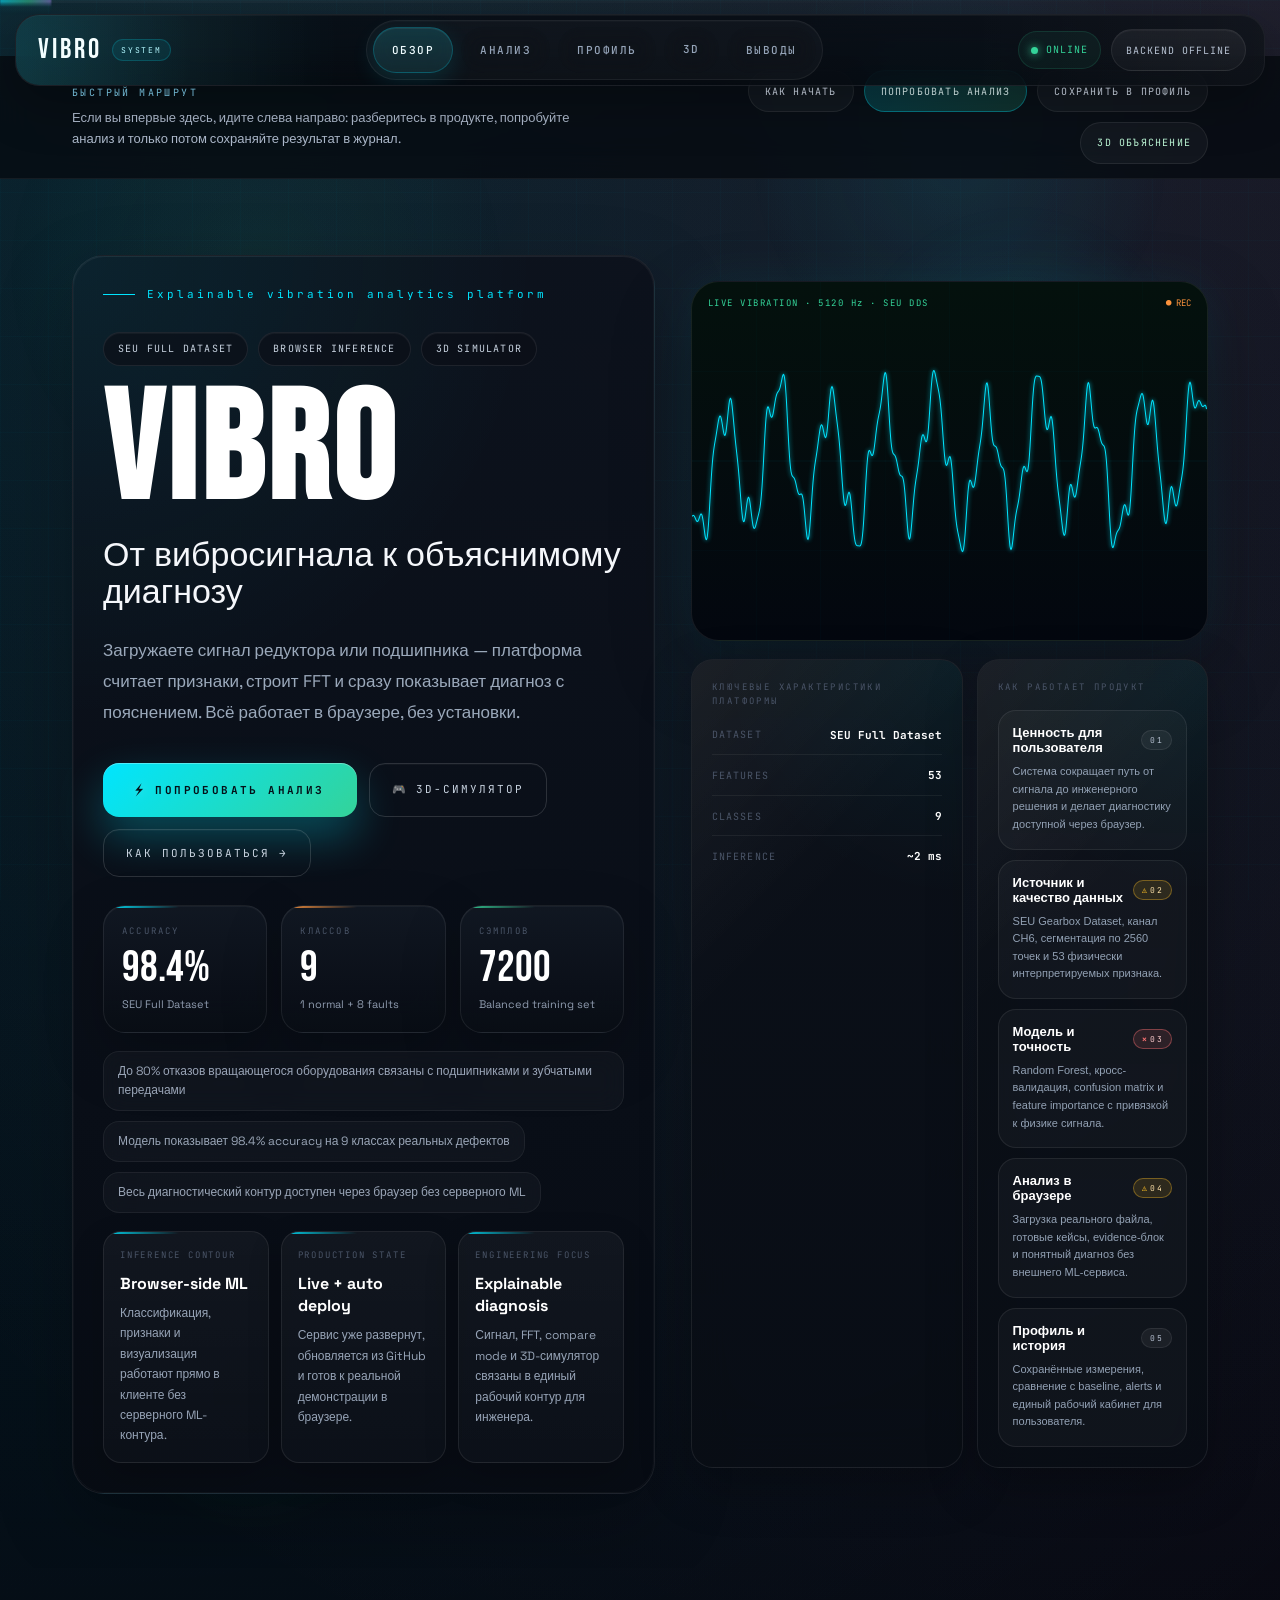
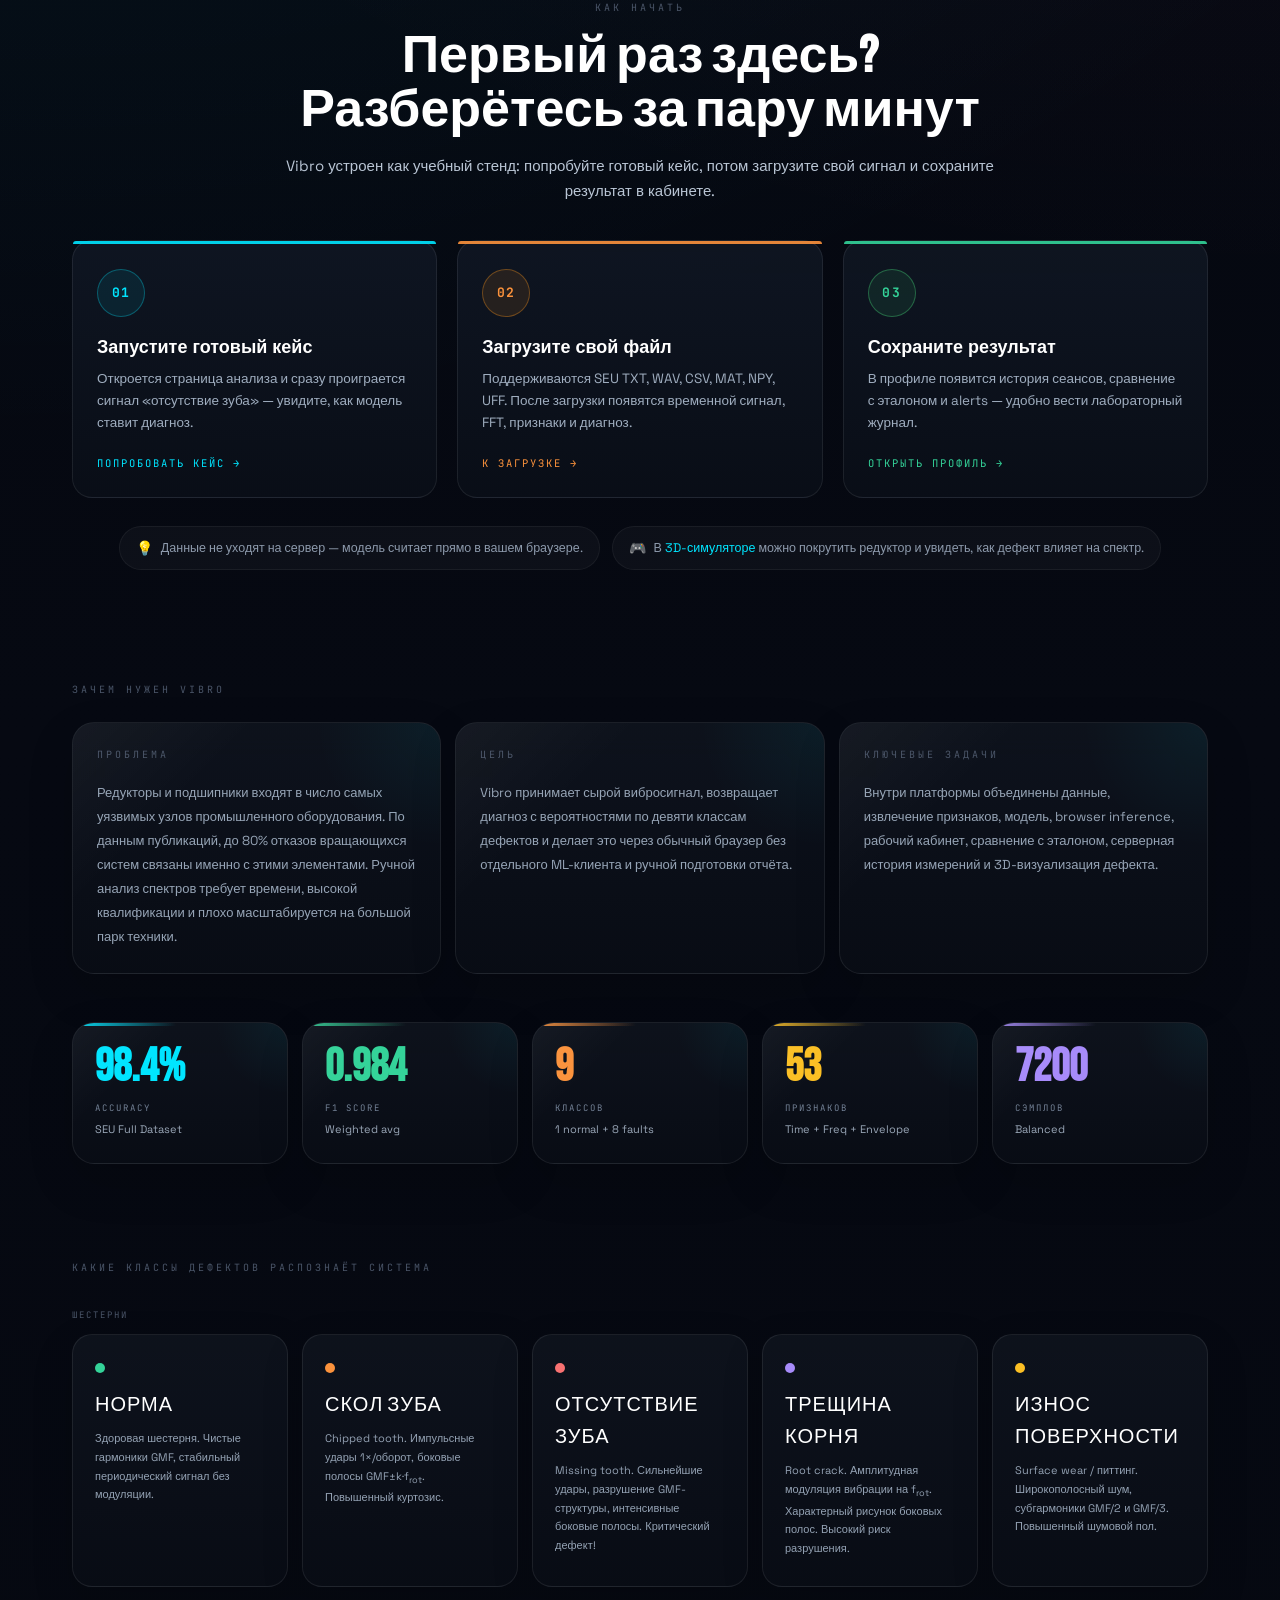
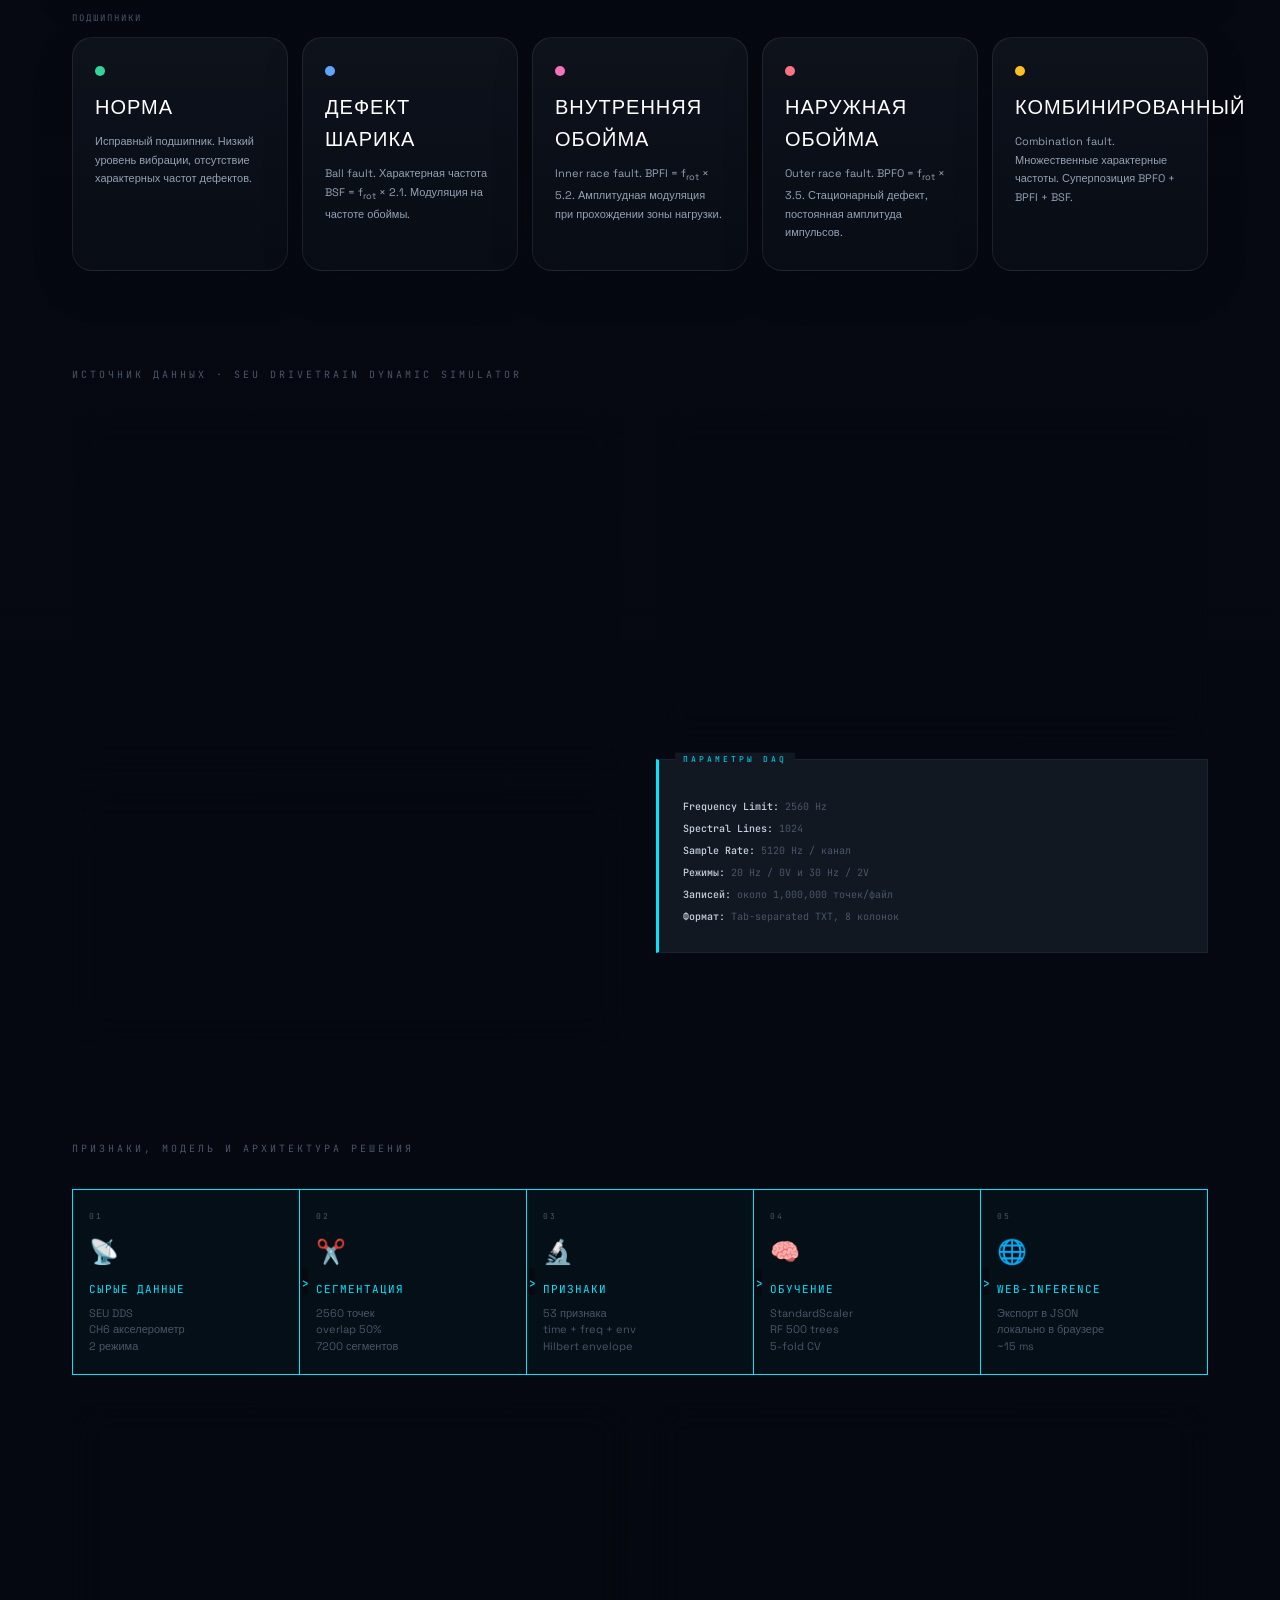
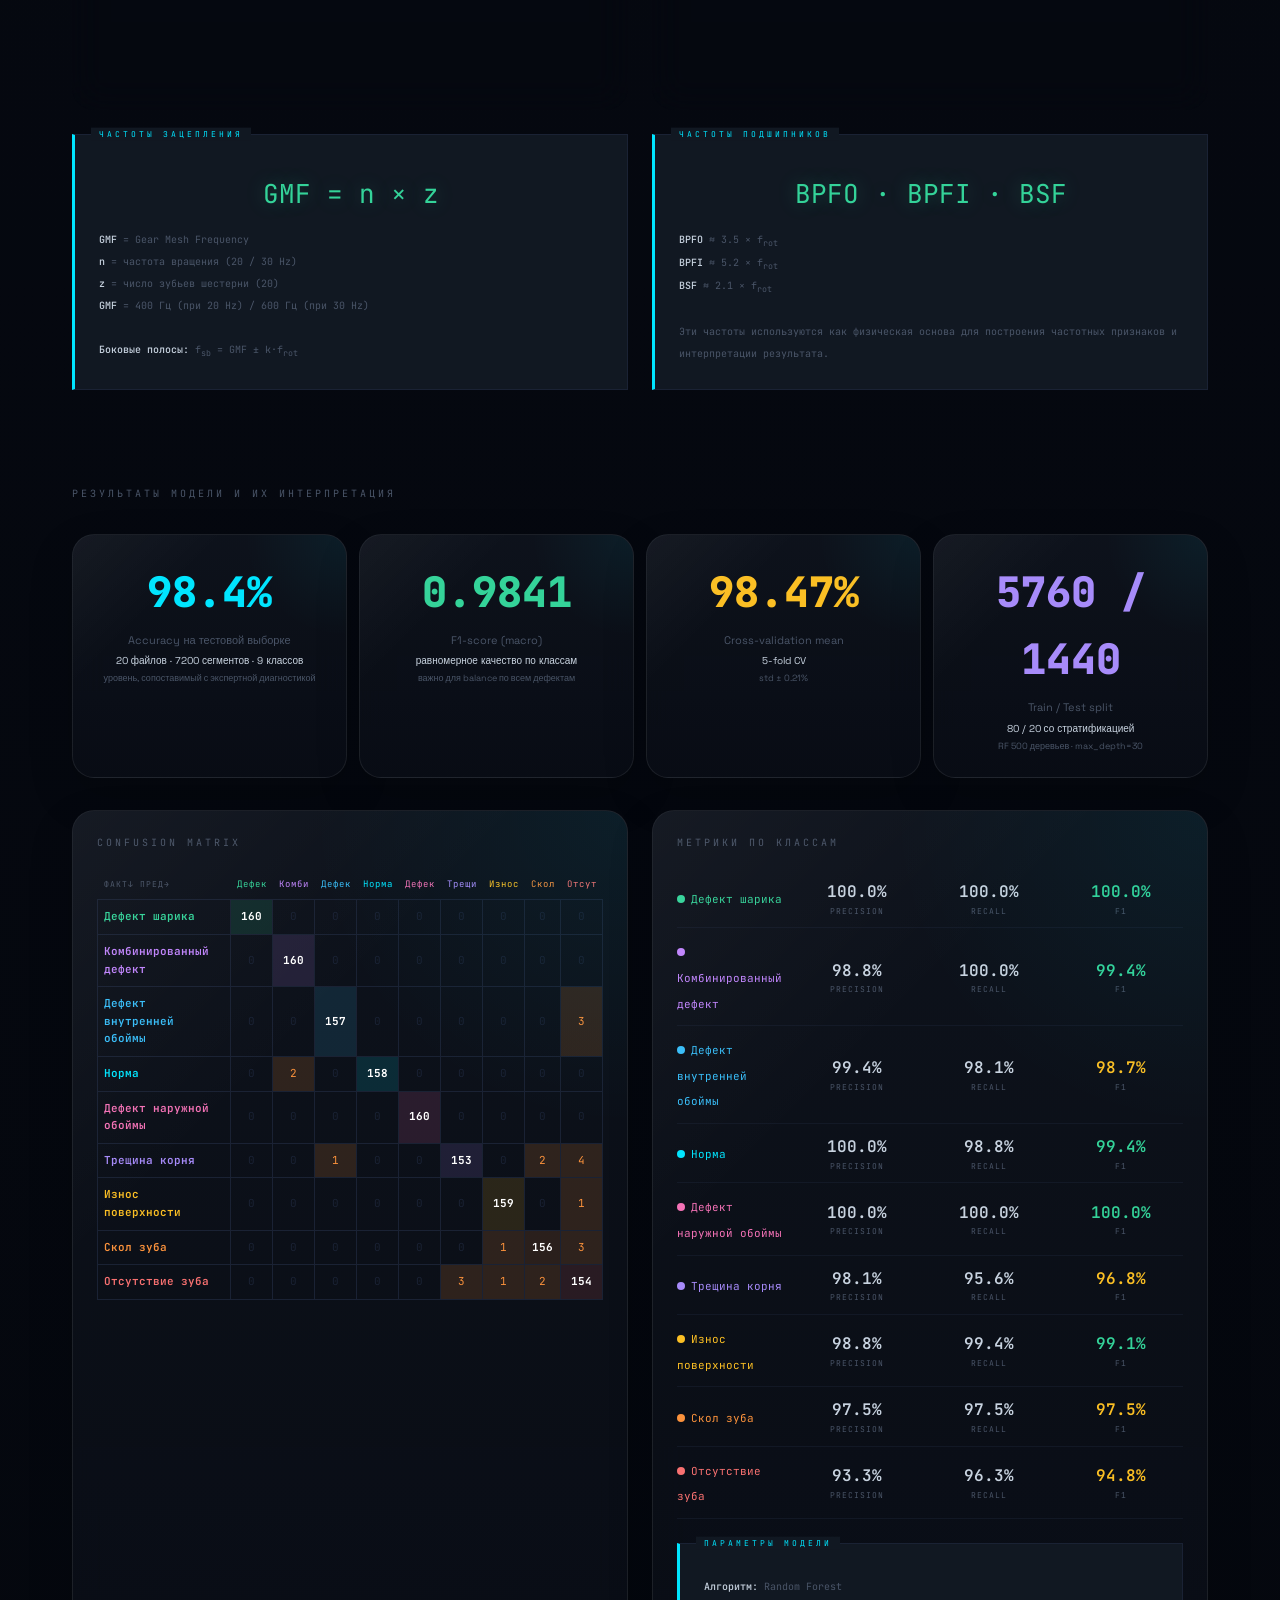
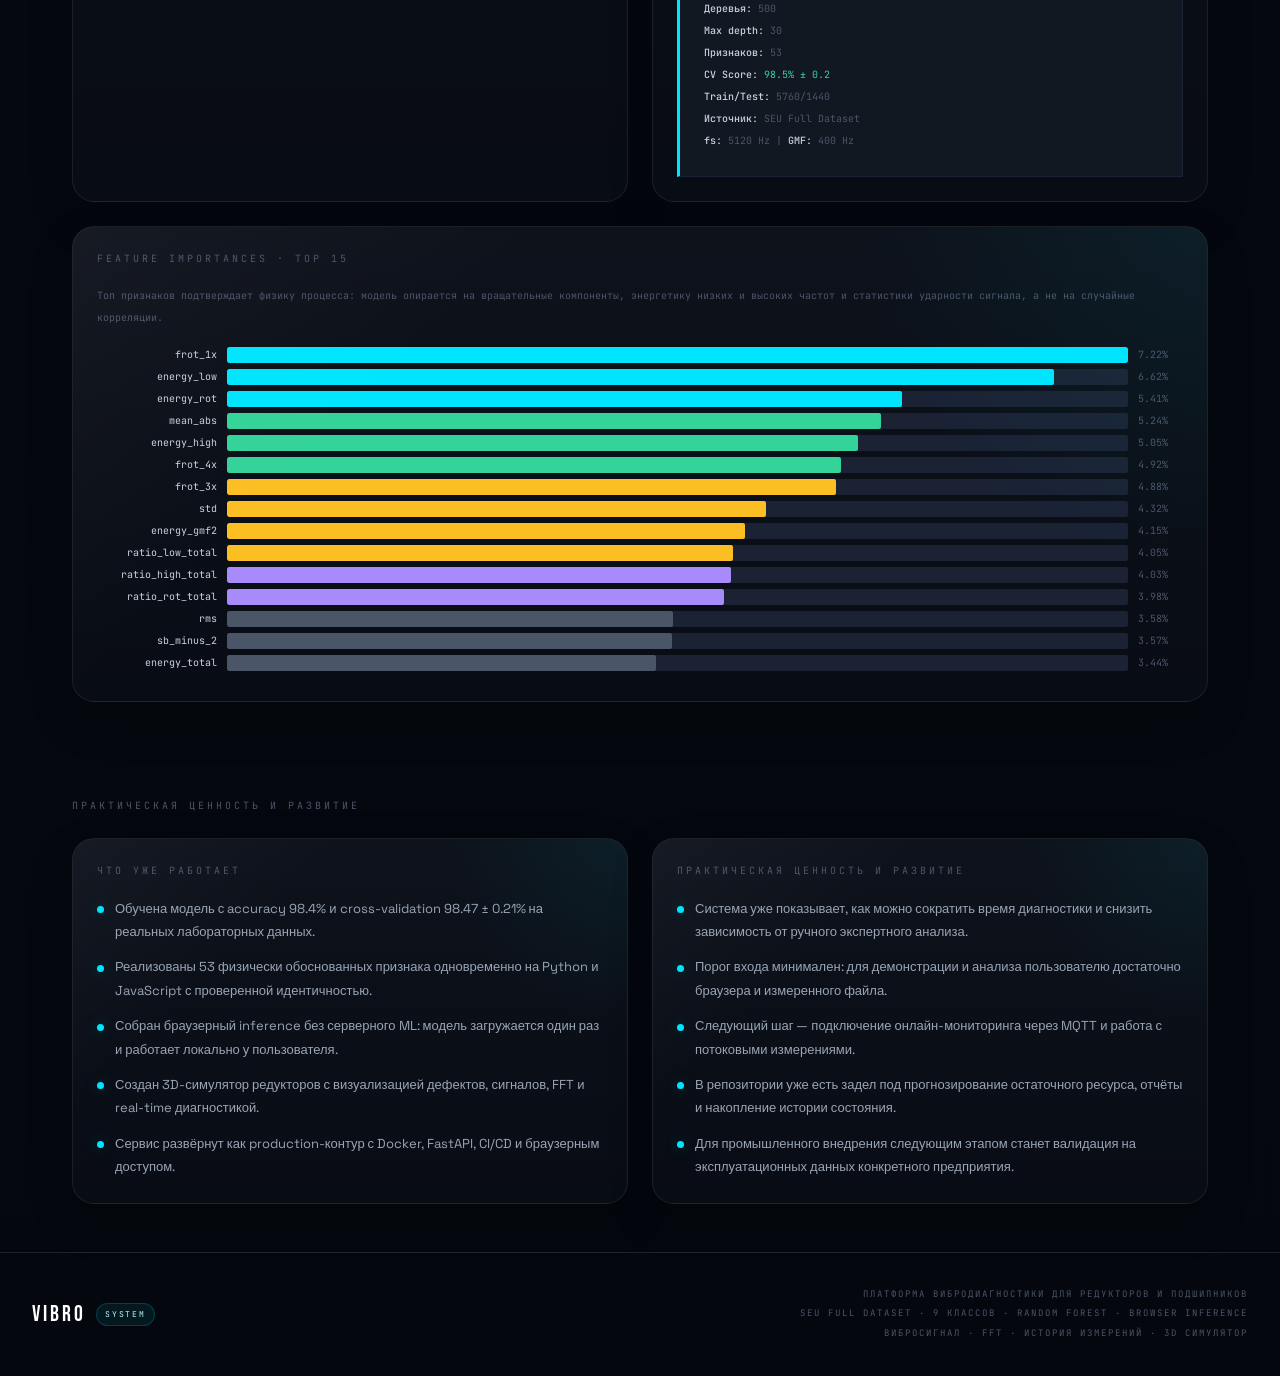
==== commit 6f1c6d2c: "feat: make site more user friendly" ====
--- a/web/index.html
+++ b/web/index.html
@@ -13,7 +13,7 @@
   <meta name="theme-color" content="#060a12">
   <link rel="icon" type="image/svg+xml" href="favicon.svg">
   <title>Vibro — Система вибродиагностики</title>
-  <link rel="stylesheet" href="css/style.css?v=20260419-ux-pass">
+  <link rel="stylesheet" href="css/style.css?v=20260419-ux-pass-2">
 </head>
 <body data-mode="product">
 <a href="#page-home" class="skip-link">Перейти к содержанию</a>
@@ -46,6 +46,21 @@
   <a href="simulator.html" class="nav-btn" style="text-decoration:none;display:flex;align-items:center;gap:8px">3D СИМУЛЯТОР</a>
   <button class="nav-btn" onclick="goHomeSection('section-conclusion');document.getElementById('mobileNav').classList.remove('open');document.querySelector('.hamburger-menu').textContent='☰'">ВЫВОДЫ</button>
 </div>
+
+<section class="action-dock-shell" aria-label="Быстрые сценарии работы">
+  <div class="container action-dock">
+    <div class="action-dock-copy">
+      <div class="action-dock-kicker">БЫСТРЫЙ МАРШРУТ</div>
+      <p class="action-dock-text">Если вы впервые здесь, идите слева направо: разберитесь в продукте, попробуйте анализ и только потом сохраняйте результат в журнал.</p>
+    </div>
+    <div class="action-dock-actions">
+      <button class="action-dock-btn" type="button" onclick="goHomeSection('section-quickstart')">КАК НАЧАТЬ</button>
+      <button class="action-dock-btn action-dock-btn--primary" type="button" onclick="goPage('diag')">ПОПРОБОВАТЬ АНАЛИЗ</button>
+      <button class="action-dock-btn" type="button" onclick="goPage('profile')">СОХРАНИТЬ В ПРОФИЛЬ</button>
+      <a href="simulator.html" class="action-dock-btn action-dock-btn--link">3D ОБЪЯСНЕНИЕ</a>
+    </div>
+  </div>
+</section>
 
 <!-- ══════════════════════════════════════════════════════════════
      HOME
@@ -658,6 +673,29 @@
         </p>
       </div>
 
+      <div class="analysis-coach" id="analysisCoach" aria-live="polite">
+        <div class="analysis-coach-modes" role="tablist" aria-label="Режим помощи">
+          <button class="analysis-coach-mode is-active" type="button" data-guide-mode="first_time">Я впервые здесь</button>
+          <button class="analysis-coach-mode" type="button" data-guide-mode="own_file">У меня свой файл</button>
+          <button class="analysis-coach-mode" type="button" data-guide-mode="compare_faults">Хочу понять отличия дефектов</button>
+        </div>
+        <div class="analysis-coach-panel">
+          <div class="analysis-coach-panel-top">
+            <div>
+              <div class="analysis-coach-kicker" id="analysisCoachKicker">РЕКОМЕНДОВАННЫЙ СЦЕНАРИЙ</div>
+              <h3 class="analysis-coach-title" id="analysisCoachTitle">Начните с готового кейса, чтобы понять интерфейс без риска ошибиться</h3>
+            </div>
+            <span class="analysis-coach-state" id="analysisCoachState">GUIDED</span>
+          </div>
+          <p class="analysis-coach-lead" id="analysisCoachLead">
+            Самый мягкий вход — открыть эталонный сигнал, посмотреть, как читается диагноз, и только потом переходить к своему файлу.
+          </p>
+          <div class="analysis-coach-steps" id="analysisCoachSteps"></div>
+          <div class="analysis-coach-tip" id="analysisCoachTip"></div>
+          <div class="analysis-coach-actions" id="analysisCoachActions"></div>
+        </div>
+      </div>
+
       <div class="analysis-source-grid">
         <div class="upload-zone" id="uploadZone" role="button" tabindex="0" aria-label="Загрузить файл для анализа">
           <input type="file" id="uploadFileInput" accept=".wav,.csv,.tsv,.txt,.mat,.npy,.npz,.dat,.uff">
@@ -820,6 +858,18 @@
         </div>
       </div>
 
+      <div class="profile-onboard" id="profileOnboard" aria-live="polite">
+        <div class="profile-onboard-copy">
+          <div class="profile-onboard-kicker" id="profileOnboardKicker">ПРОГРЕСС РАБОТЫ</div>
+          <h3 class="profile-onboard-title" id="profileOnboardTitle">Войдите, сохраните первый анализ и включите нормальный рабочий цикл</h3>
+          <p class="profile-onboard-lead" id="profileOnboardLead">
+            После этого кабинет станет по-настоящему полезным: появятся история, baseline, сравнение состояний и журнал действий.
+          </p>
+        </div>
+        <div class="profile-onboard-grid" id="profileOnboardSteps"></div>
+        <div class="profile-onboard-actions" id="profileOnboardActions"></div>
+      </div>
+
       <div class="profile-health-shell" id="profileHealthPanel">
         <div class="workspace-panel workspace-panel--profile-health">
           <div class="workspace-panel-head">
@@ -1115,7 +1165,7 @@
 <script src="js/converter.js?v=20260411-upload-window-fix-9"></script>
 <script src="js/sensor.js?v=20260410-fft-fix"></script>
 <script src="js/viz.js?v=20260410-fft-fix"></script>
-<script src="js/app.js?v=20260419-ux-pass"></script>
+<script src="js/app.js?v=20260419-ux-pass-2"></script>
 <!-- Notification toast container -->
 <div id="toastContainer" class="toast-container"></div>
 </body>
--- a/web/css/style.css
+++ b/web/css/style.css
@@ -5220,3 +5220,580 @@
     padding-bottom:48px;
   }
 }
+
+/* ═══ Tone-coded badge icons (ux-pass-2) ═══ */
+.diag-badge--good::before,
+.diag-badge--warning::before,
+.diag-badge--critical::before,
+.fault-btn-state--good::before,
+.fault-btn-state--warning::before,
+.fault-btn-state--critical::before,
+.hero-scenario-badge--warning::before,
+.hero-scenario-badge--critical::before {
+  display:inline-block;
+  font-family:var(--mono);
+  font-weight:700;
+  line-height:1;
+  margin-right:2px;
+  transform:translateY(-0.5px);
+}
+
+.diag-badge--good::before,
+.fault-btn-state--good::before {
+  content:"\2713"; /* ✓ */
+  color:#34d399;
+}
+
+.diag-badge--warning::before,
+.fault-btn-state--warning::before,
+.hero-scenario-badge--warning::before {
+  content:"\26A0"; /* ⚠ */
+  color:#fbbf24;
+}
+
+.diag-badge--critical::before,
+.fault-btn-state--critical::before,
+.hero-scenario-badge--critical::before {
+  content:"\2715"; /* ✕ */
+  color:#f87171;
+}
+
+/* ═══ "Что это значит?" explanation card (ux-pass-2) ═══ */
+.diag-explanation-card {
+  margin-top:18px;
+  padding:20px 22px;
+  border-radius:20px;
+  border:1px solid rgba(255,255,255,0.08);
+  background:linear-gradient(160deg, rgba(255,255,255,0.04), rgba(255,255,255,0.015));
+  position:relative;
+  overflow:hidden;
+}
+
+.diag-explanation-card::before {
+  content:"";
+  position:absolute;
+  left:0;
+  top:0;
+  bottom:0;
+  width:4px;
+  background:linear-gradient(180deg, #8be0ff, #7de2ff);
+  border-radius:4px 0 0 4px;
+}
+
+.diag-explanation-card--good::before {
+  background:linear-gradient(180deg, #34d399, #10b981);
+}
+
+.diag-explanation-card--warning::before {
+  background:linear-gradient(180deg, #fbbf24, #f59e0b);
+}
+
+.diag-explanation-card--critical::before {
+  background:linear-gradient(180deg, #f87171, #ef4444);
+}
+
+.diag-explanation-head {
+  display:flex;
+  align-items:center;
+  gap:10px;
+  margin-bottom:10px;
+}
+
+.diag-explanation-icon {
+  font-size:20px;
+  line-height:1;
+}
+
+.diag-explanation-title {
+  font-family:var(--mono);
+  font-size:11px;
+  letter-spacing:1.4px;
+  text-transform:uppercase;
+  color:#cfe1ff;
+}
+
+.diag-explanation-text {
+  margin:0;
+  font-size:14.5px;
+  line-height:1.55;
+  color:#e5ecf5;
+}
+
+.diag-explanation-next {
+  display:flex;
+  align-items:flex-start;
+  gap:10px;
+  margin-top:14px;
+  padding-top:12px;
+  border-top:1px dashed rgba(255,255,255,0.1);
+}
+
+.diag-explanation-next-label {
+  flex-shrink:0;
+  padding:3px 8px;
+  border-radius:999px;
+  border:1px solid rgba(139,224,255,0.32);
+  background:rgba(139,224,255,0.1);
+  font-family:var(--mono);
+  font-size:9px;
+  letter-spacing:1.3px;
+  color:#a9e4ff;
+}
+
+.diag-explanation-next-text {
+  font-size:13.5px;
+  line-height:1.5;
+  color:#d5deea;
+}
+
+@media (max-width:560px) {
+  .diag-explanation-card {
+    padding:16px 18px;
+  }
+  .diag-explanation-text {
+    font-size:13.5px;
+  }
+  .diag-explanation-next {
+    flex-direction:column;
+    gap:6px;
+  }
+}
+
+/* ═══ Friendly UX Layer ═══ */
+.action-dock-shell {
+  position:sticky;
+  top:56px;
+  z-index:89;
+  border-bottom:1px solid rgba(255,255,255,0.06);
+  background:rgba(7,11,18,0.82);
+  backdrop-filter:blur(18px);
+}
+
+.action-dock {
+  display:flex;
+  align-items:center;
+  justify-content:space-between;
+  gap:20px;
+  padding-top:14px;
+  padding-bottom:14px;
+}
+
+.action-dock-copy {
+  max-width:520px;
+}
+
+.action-dock-kicker {
+  font-family:var(--mono);
+  font-size:10px;
+  letter-spacing:2.4px;
+  color:#8adfff;
+  margin-bottom:6px;
+}
+
+.action-dock-text {
+  margin:0;
+  font-size:13px;
+  line-height:1.65;
+  color:#aebacc;
+}
+
+.action-dock-actions {
+  display:flex;
+  flex-wrap:wrap;
+  justify-content:flex-end;
+  gap:10px;
+}
+
+.action-dock-btn {
+  display:inline-flex;
+  align-items:center;
+  justify-content:center;
+  min-height:42px;
+  padding:0 16px;
+  border-radius:999px;
+  border:1px solid rgba(255,255,255,0.08);
+  background:rgba(255,255,255,0.04);
+  color:#d9e3f1;
+  font-family:var(--mono);
+  font-size:10px;
+  letter-spacing:1.2px;
+  text-decoration:none;
+  cursor:pointer;
+  transition:transform 0.2s ease, border-color 0.2s ease, background 0.2s ease, color 0.2s ease;
+}
+
+.action-dock-btn:hover {
+  transform:translateY(-1px);
+  border-color:rgba(0,229,255,0.32);
+  background:rgba(0,229,255,0.09);
+  color:#fff;
+}
+
+.action-dock-btn--primary {
+  border-color:rgba(0,229,255,0.36);
+  background:linear-gradient(135deg, rgba(0,229,255,0.2), rgba(52,211,153,0.18));
+  color:#eaffff;
+}
+
+.action-dock-btn--link {
+  color:#bdf7d6;
+}
+
+.analysis-coach {
+  display:grid;
+  grid-template-columns:minmax(240px, 320px) minmax(0, 1fr);
+  gap:18px;
+  margin-bottom:26px;
+}
+
+.analysis-coach-modes {
+  display:flex;
+  flex-direction:column;
+  gap:10px;
+}
+
+.analysis-coach-mode {
+  width:100%;
+  text-align:left;
+  padding:16px 18px;
+  border-radius:18px;
+  border:1px solid rgba(255,255,255,0.08);
+  background:linear-gradient(180deg, rgba(255,255,255,0.05), rgba(255,255,255,0.025));
+  color:#c2cfdf;
+  font-family:var(--body);
+  font-size:14px;
+  font-weight:600;
+  cursor:pointer;
+  transition:transform 0.18s ease, border-color 0.2s ease, background 0.2s ease, color 0.2s ease;
+}
+
+.analysis-coach-mode:hover,
+.analysis-coach-mode.is-active {
+  transform:translateY(-1px);
+  border-color:rgba(0,229,255,0.3);
+  background:linear-gradient(180deg, rgba(0,229,255,0.12), rgba(0,229,255,0.06));
+  color:#f7fbff;
+}
+
+.analysis-coach-mode:disabled {
+  opacity:0.58;
+  cursor:default;
+  transform:none;
+}
+
+.analysis-coach-panel {
+  padding:24px 26px;
+  border-radius:24px;
+  border:1px solid rgba(255,255,255,0.08);
+  background:
+    radial-gradient(circle at top right, rgba(0,229,255,0.12), transparent 34%),
+    linear-gradient(160deg, rgba(16,24,36,0.96), rgba(10,15,24,0.92));
+  box-shadow:0 24px 60px rgba(0,0,0,0.28);
+}
+
+.analysis-coach-panel-top {
+  display:flex;
+  align-items:flex-start;
+  justify-content:space-between;
+  gap:16px;
+  margin-bottom:10px;
+}
+
+.analysis-coach-kicker {
+  font-family:var(--mono);
+  font-size:10px;
+  letter-spacing:2.4px;
+  color:#8adfff;
+  margin-bottom:8px;
+}
+
+.analysis-coach-title {
+  margin:0;
+  color:#f5f8fc;
+  font-size:clamp(22px, 2.3vw, 30px);
+  line-height:1.18;
+}
+
+.analysis-coach-state {
+  flex-shrink:0;
+  padding:8px 12px;
+  border-radius:999px;
+  border:1px solid rgba(255,255,255,0.09);
+  background:rgba(255,255,255,0.04);
+  font-family:var(--mono);
+  font-size:10px;
+  letter-spacing:1.3px;
+  color:#cae9f6;
+}
+
+.analysis-coach-lead {
+  margin:0 0 18px;
+  max-width:760px;
+  color:#aeb9c9;
+  font-size:14px;
+  line-height:1.75;
+}
+
+.analysis-coach-steps {
+  display:grid;
+  grid-template-columns:repeat(3, minmax(0, 1fr));
+  gap:12px;
+}
+
+.analysis-coach-step {
+  min-height:100%;
+  padding:16px;
+  border-radius:18px;
+  border:1px solid rgba(255,255,255,0.07);
+  background:rgba(255,255,255,0.035);
+}
+
+.analysis-coach-step-label {
+  display:inline-flex;
+  align-items:center;
+  justify-content:center;
+  min-width:72px;
+  padding:4px 8px;
+  border-radius:999px;
+  border:1px solid rgba(0,229,255,0.22);
+  background:rgba(0,229,255,0.1);
+  color:#9be9ff;
+  font-family:var(--mono);
+  font-size:9px;
+  letter-spacing:1.2px;
+  margin-bottom:10px;
+}
+
+.analysis-coach-step strong {
+  display:block;
+  margin-bottom:7px;
+  color:#f2f6fb;
+  font-size:14px;
+}
+
+.analysis-coach-step p {
+  margin:0;
+  color:#9eabbd;
+  font-size:12.5px;
+  line-height:1.65;
+}
+
+.analysis-coach-tip {
+  margin-top:14px;
+  padding:14px 16px;
+  border-radius:16px;
+  border:1px dashed rgba(255,255,255,0.1);
+  background:rgba(255,255,255,0.025);
+  color:#d6e1ef;
+  font-size:13px;
+  line-height:1.65;
+}
+
+.analysis-coach-actions {
+  display:flex;
+  flex-wrap:wrap;
+  gap:10px;
+  margin-top:16px;
+}
+
+.analysis-coach-action,
+.profile-onboard-action {
+  display:inline-flex;
+  align-items:center;
+  justify-content:center;
+  min-height:44px;
+  padding:0 16px;
+  border-radius:14px;
+  border:1px solid rgba(255,255,255,0.09);
+  background:rgba(255,255,255,0.05);
+  color:#eef6ff;
+  font-family:var(--mono);
+  font-size:10px;
+  letter-spacing:1.2px;
+  cursor:pointer;
+  text-decoration:none;
+  transition:transform 0.18s ease, border-color 0.2s ease, background 0.2s ease;
+}
+
+.analysis-coach-action:hover,
+.profile-onboard-action:hover {
+  transform:translateY(-1px);
+  border-color:rgba(0,229,255,0.28);
+  background:rgba(0,229,255,0.09);
+}
+
+.analysis-coach-action--primary,
+.profile-onboard-action--primary {
+  border-color:rgba(52,211,153,0.26);
+  background:linear-gradient(135deg, rgba(0,229,255,0.18), rgba(52,211,153,0.16));
+  color:#f6fffb;
+}
+
+.profile-onboard {
+  margin-bottom:24px;
+  padding:22px 24px;
+  border-radius:24px;
+  border:1px solid rgba(255,255,255,0.08);
+  background:
+    radial-gradient(circle at top right, rgba(52,211,153,0.12), transparent 34%),
+    linear-gradient(160deg, rgba(14,20,30,0.96), rgba(9,14,23,0.94));
+  box-shadow:0 22px 54px rgba(0,0,0,0.24);
+}
+
+.profile-onboard-kicker {
+  font-family:var(--mono);
+  font-size:10px;
+  letter-spacing:2.4px;
+  color:#a7ffd9;
+  margin-bottom:8px;
+}
+
+.profile-onboard-title {
+  margin:0;
+  color:#f3f7fb;
+  font-size:clamp(20px, 2vw, 28px);
+  line-height:1.2;
+}
+
+.profile-onboard-lead {
+  margin:10px 0 18px;
+  max-width:820px;
+  color:#aab6c6;
+  font-size:14px;
+  line-height:1.75;
+}
+
+.profile-onboard-grid {
+  display:grid;
+  grid-template-columns:repeat(3, minmax(0, 1fr));
+  gap:12px;
+}
+
+.profile-onboard-step {
+  padding:16px;
+  border-radius:18px;
+  border:1px solid rgba(255,255,255,0.07);
+  background:rgba(255,255,255,0.035);
+}
+
+.profile-onboard-step.is-done {
+  border-color:rgba(52,211,153,0.24);
+  background:rgba(52,211,153,0.08);
+}
+
+.profile-onboard-step.is-current {
+  border-color:rgba(0,229,255,0.26);
+  background:rgba(0,229,255,0.08);
+}
+
+.profile-onboard-step-top {
+  display:flex;
+  align-items:center;
+  justify-content:space-between;
+  gap:10px;
+  margin-bottom:10px;
+}
+
+.profile-onboard-step-num {
+  display:inline-flex;
+  align-items:center;
+  justify-content:center;
+  width:28px;
+  height:28px;
+  border-radius:50%;
+  border:1px solid rgba(255,255,255,0.14);
+  color:#cfe2f5;
+  font-family:var(--mono);
+  font-size:11px;
+}
+
+.profile-onboard-step.is-done .profile-onboard-step-num {
+  border-color:rgba(52,211,153,0.3);
+  color:#9bffd1;
+}
+
+.profile-onboard-step.is-current .profile-onboard-step-num {
+  border-color:rgba(0,229,255,0.32);
+  color:#9cecff;
+}
+
+.profile-onboard-step-state {
+  padding:4px 8px;
+  border-radius:999px;
+  border:1px solid rgba(255,255,255,0.08);
+  background:rgba(255,255,255,0.05);
+  font-family:var(--mono);
+  font-size:9px;
+  letter-spacing:1.2px;
+  color:#cad4e2;
+}
+
+.profile-onboard-step strong {
+  display:block;
+  margin-bottom:6px;
+  color:#f1f5fa;
+  font-size:14px;
+}
+
+.profile-onboard-step p {
+  margin:0;
+  color:#9eabbb;
+  font-size:12.5px;
+  line-height:1.65;
+}
+
+.profile-onboard-actions {
+  display:flex;
+  flex-wrap:wrap;
+  gap:10px;
+  margin-top:16px;
+}
+
+@media (max-width: 1080px) {
+  .action-dock {
+    flex-direction:column;
+    align-items:flex-start;
+  }
+  .action-dock-actions {
+    justify-content:flex-start;
+  }
+  .analysis-coach {
+    grid-template-columns:1fr;
+  }
+}
+
+@media (max-width: 900px) {
+  .analysis-coach-steps,
+  .profile-onboard-grid {
+    grid-template-columns:1fr;
+  }
+}
+
+@media (max-width: 600px) {
+  .action-dock-shell {
+    top:56px;
+  }
+  .action-dock {
+    padding-top:12px;
+    padding-bottom:12px;
+  }
+  .action-dock-text,
+  .analysis-coach-lead,
+  .profile-onboard-lead {
+    font-size:13px;
+  }
+  .action-dock-actions,
+  .analysis-coach-actions,
+  .profile-onboard-actions {
+    width:100%;
+  }
+  .action-dock-btn,
+  .analysis-coach-action,
+  .profile-onboard-action {
+    width:100%;
+  }
+  .analysis-coach-panel,
+  .profile-onboard {
+    padding:18px;
+  }
+}
